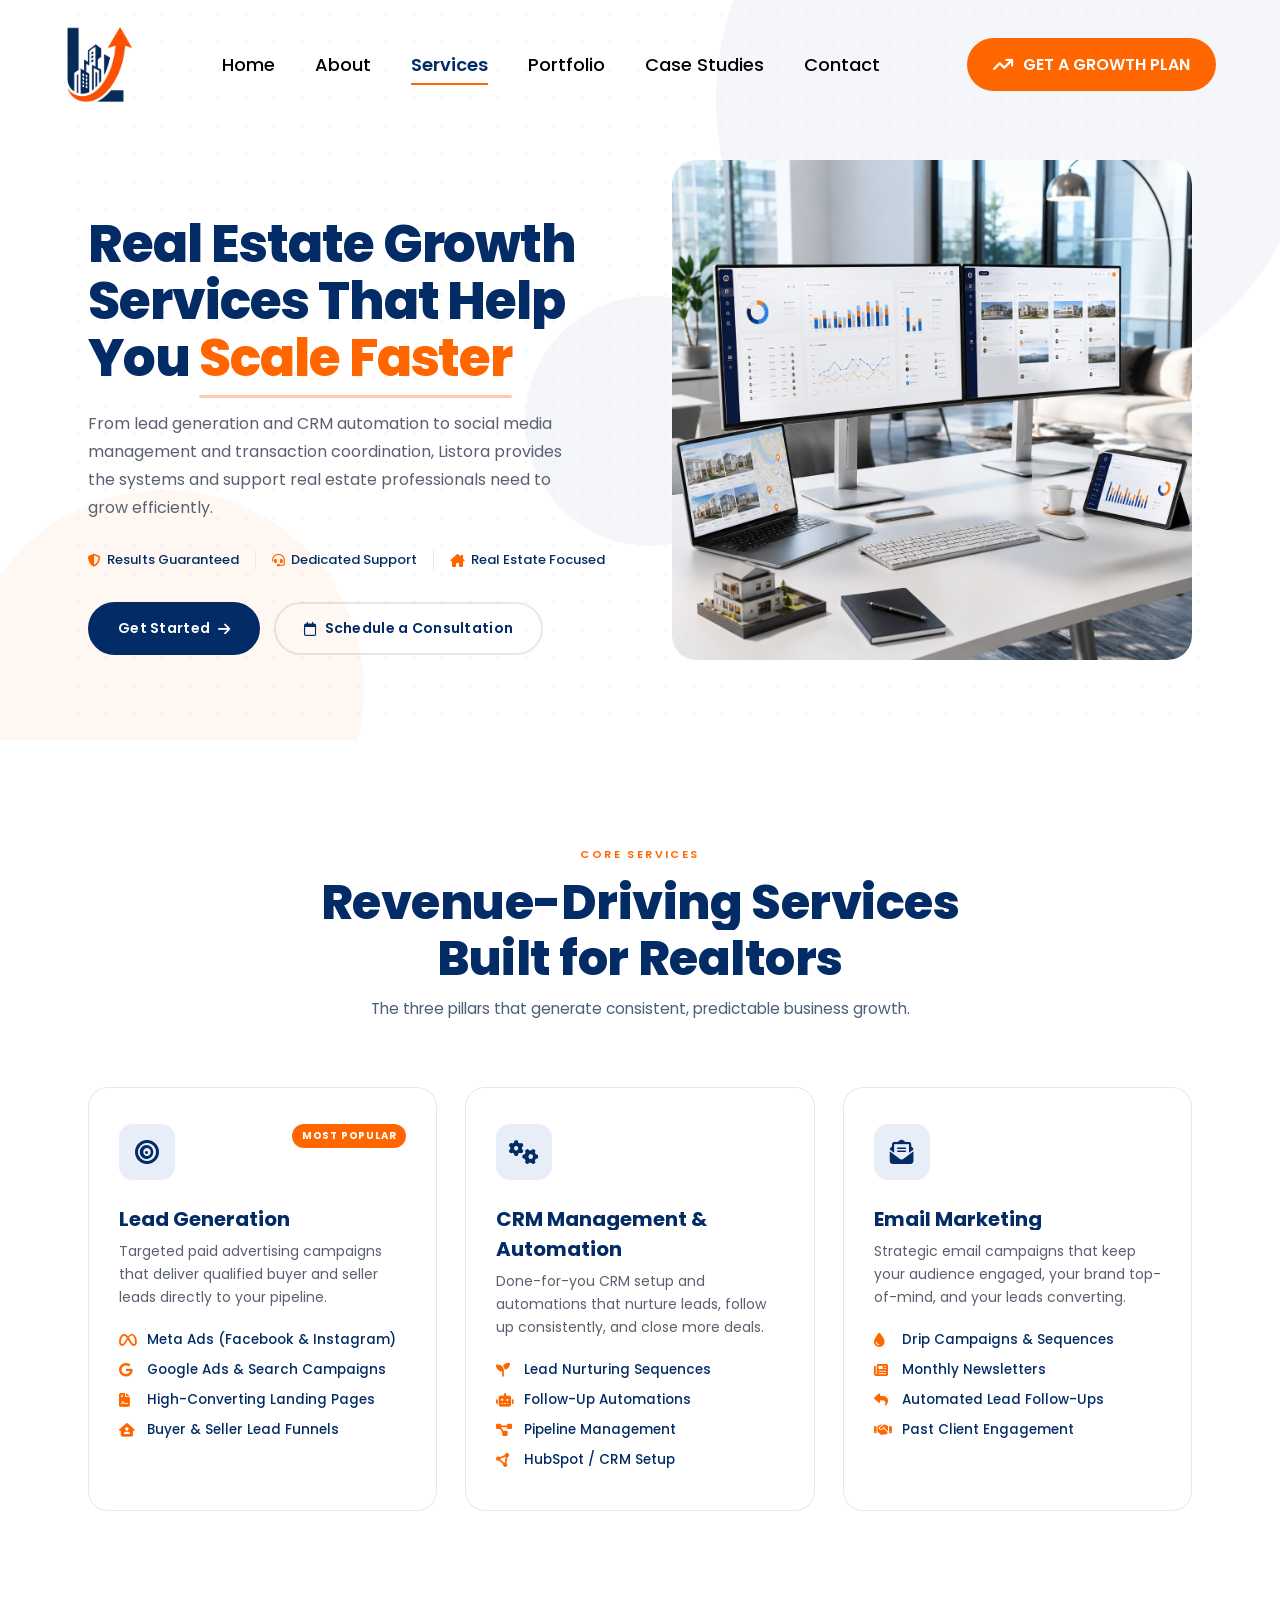
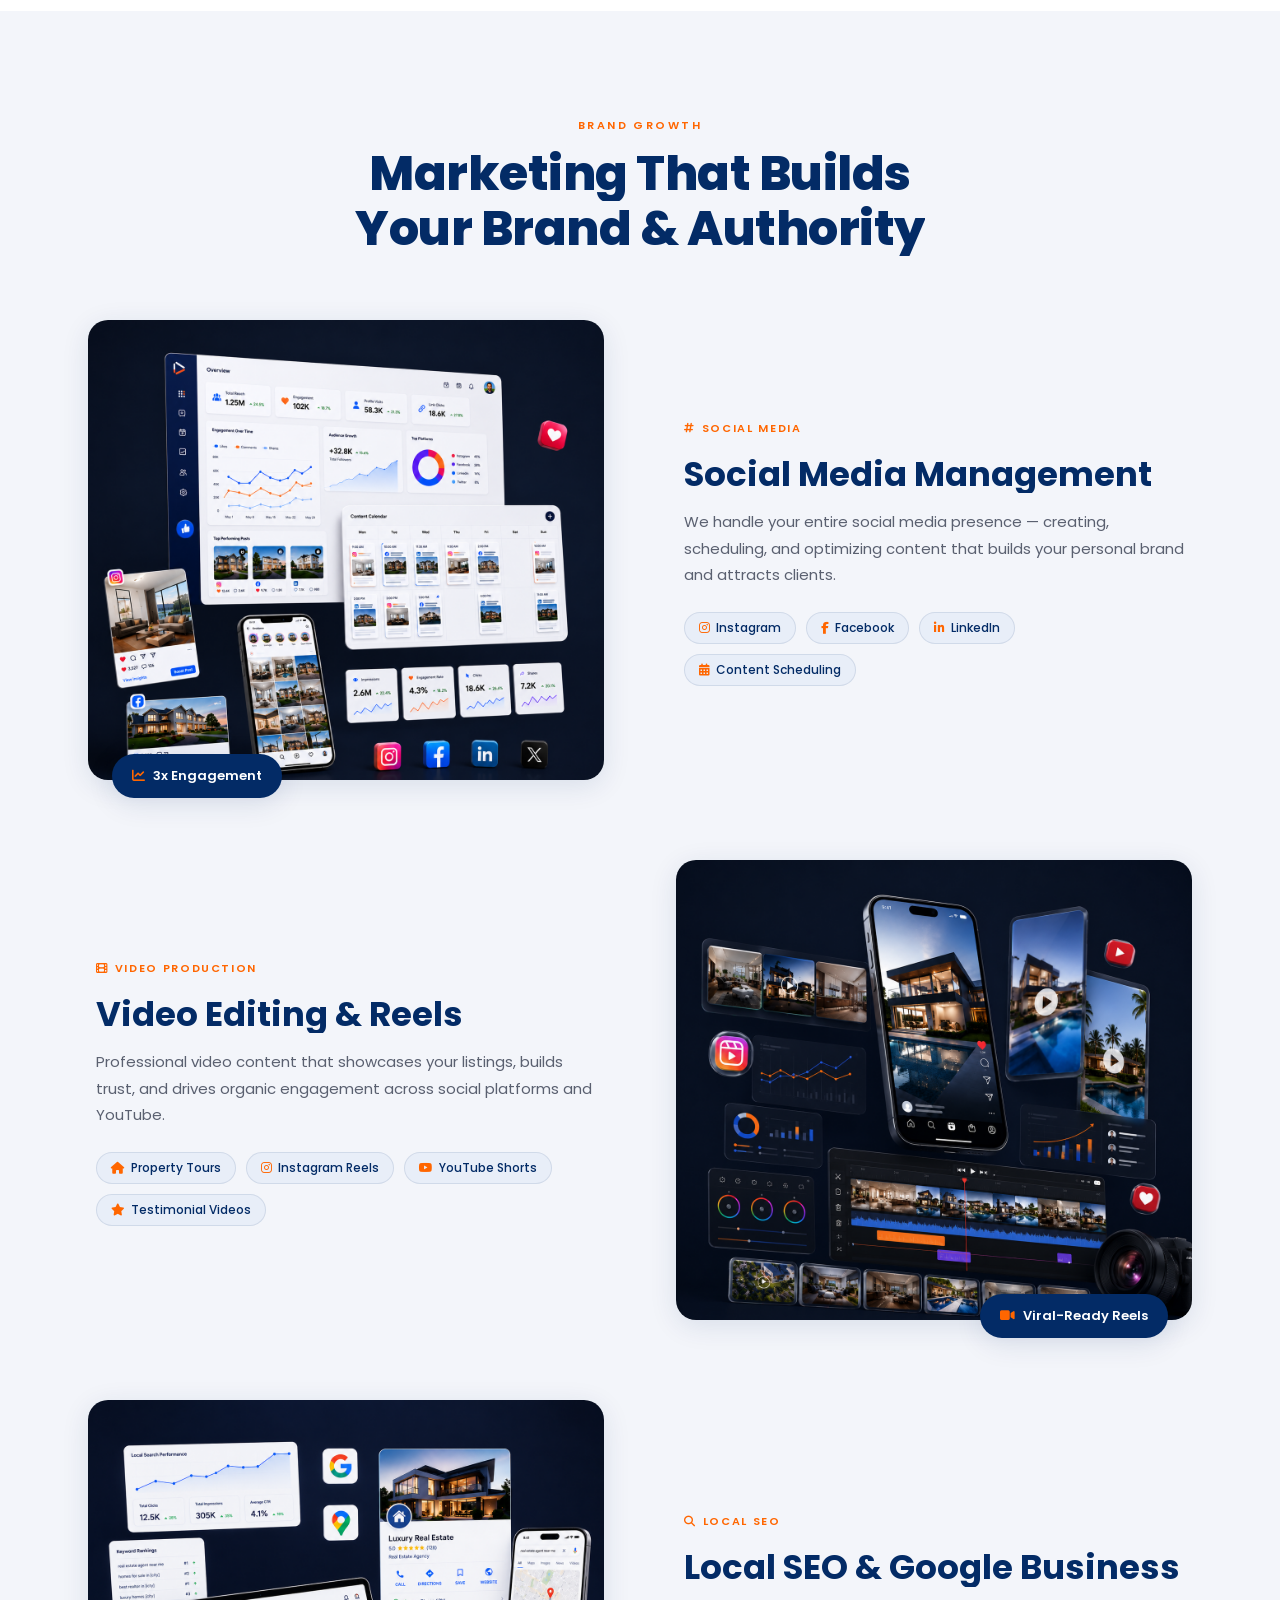
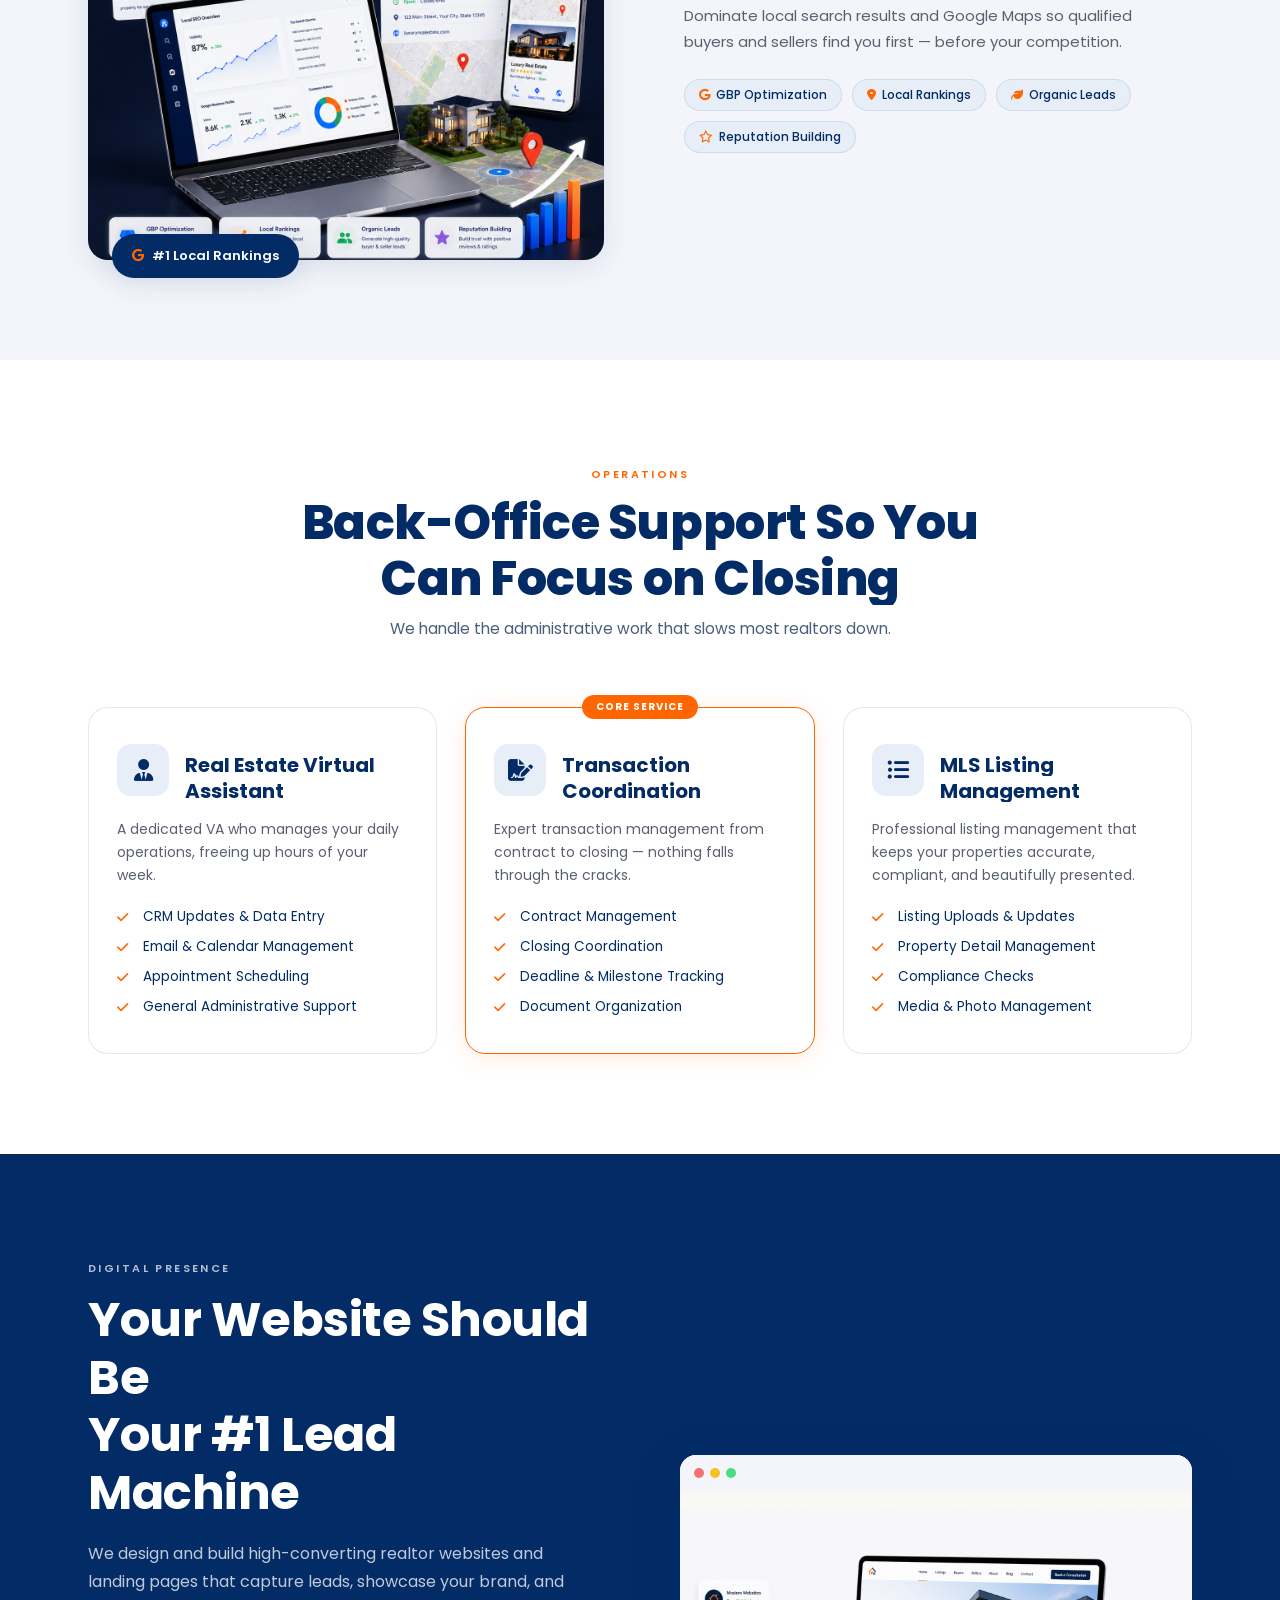
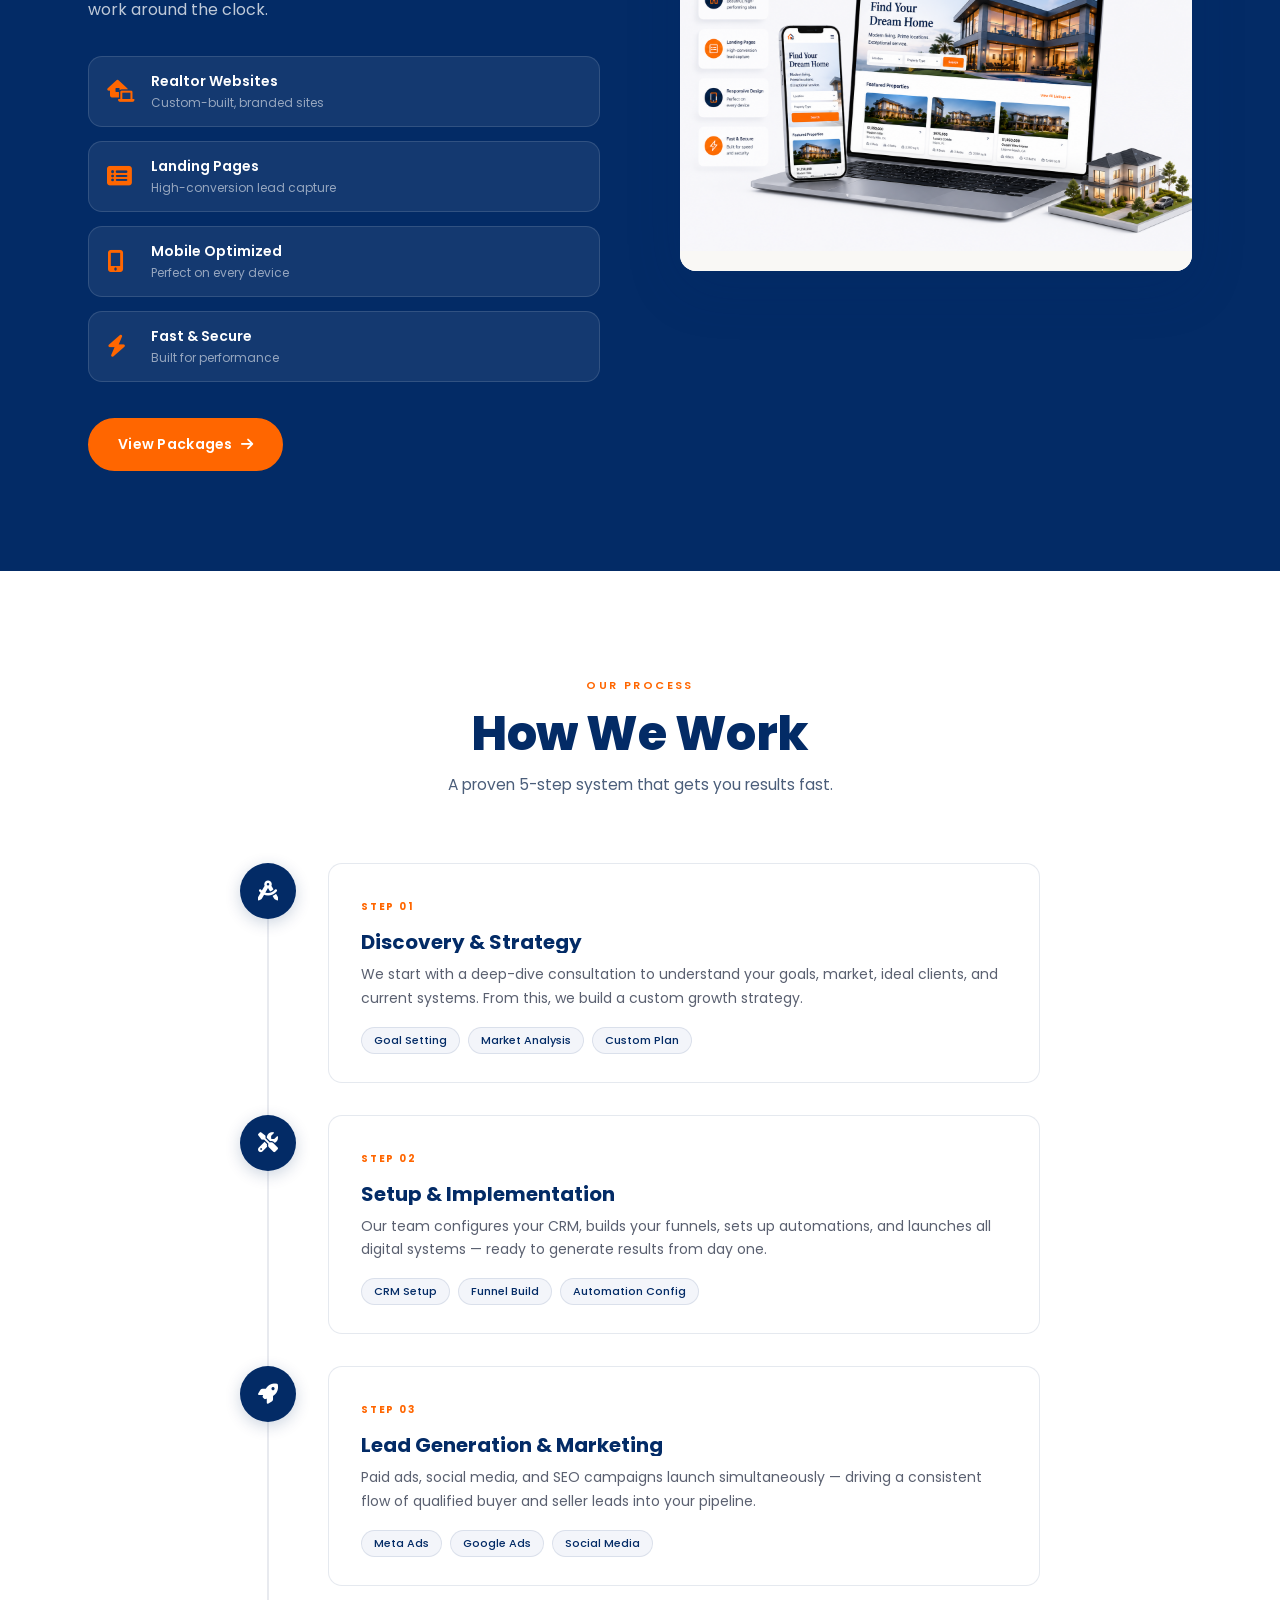
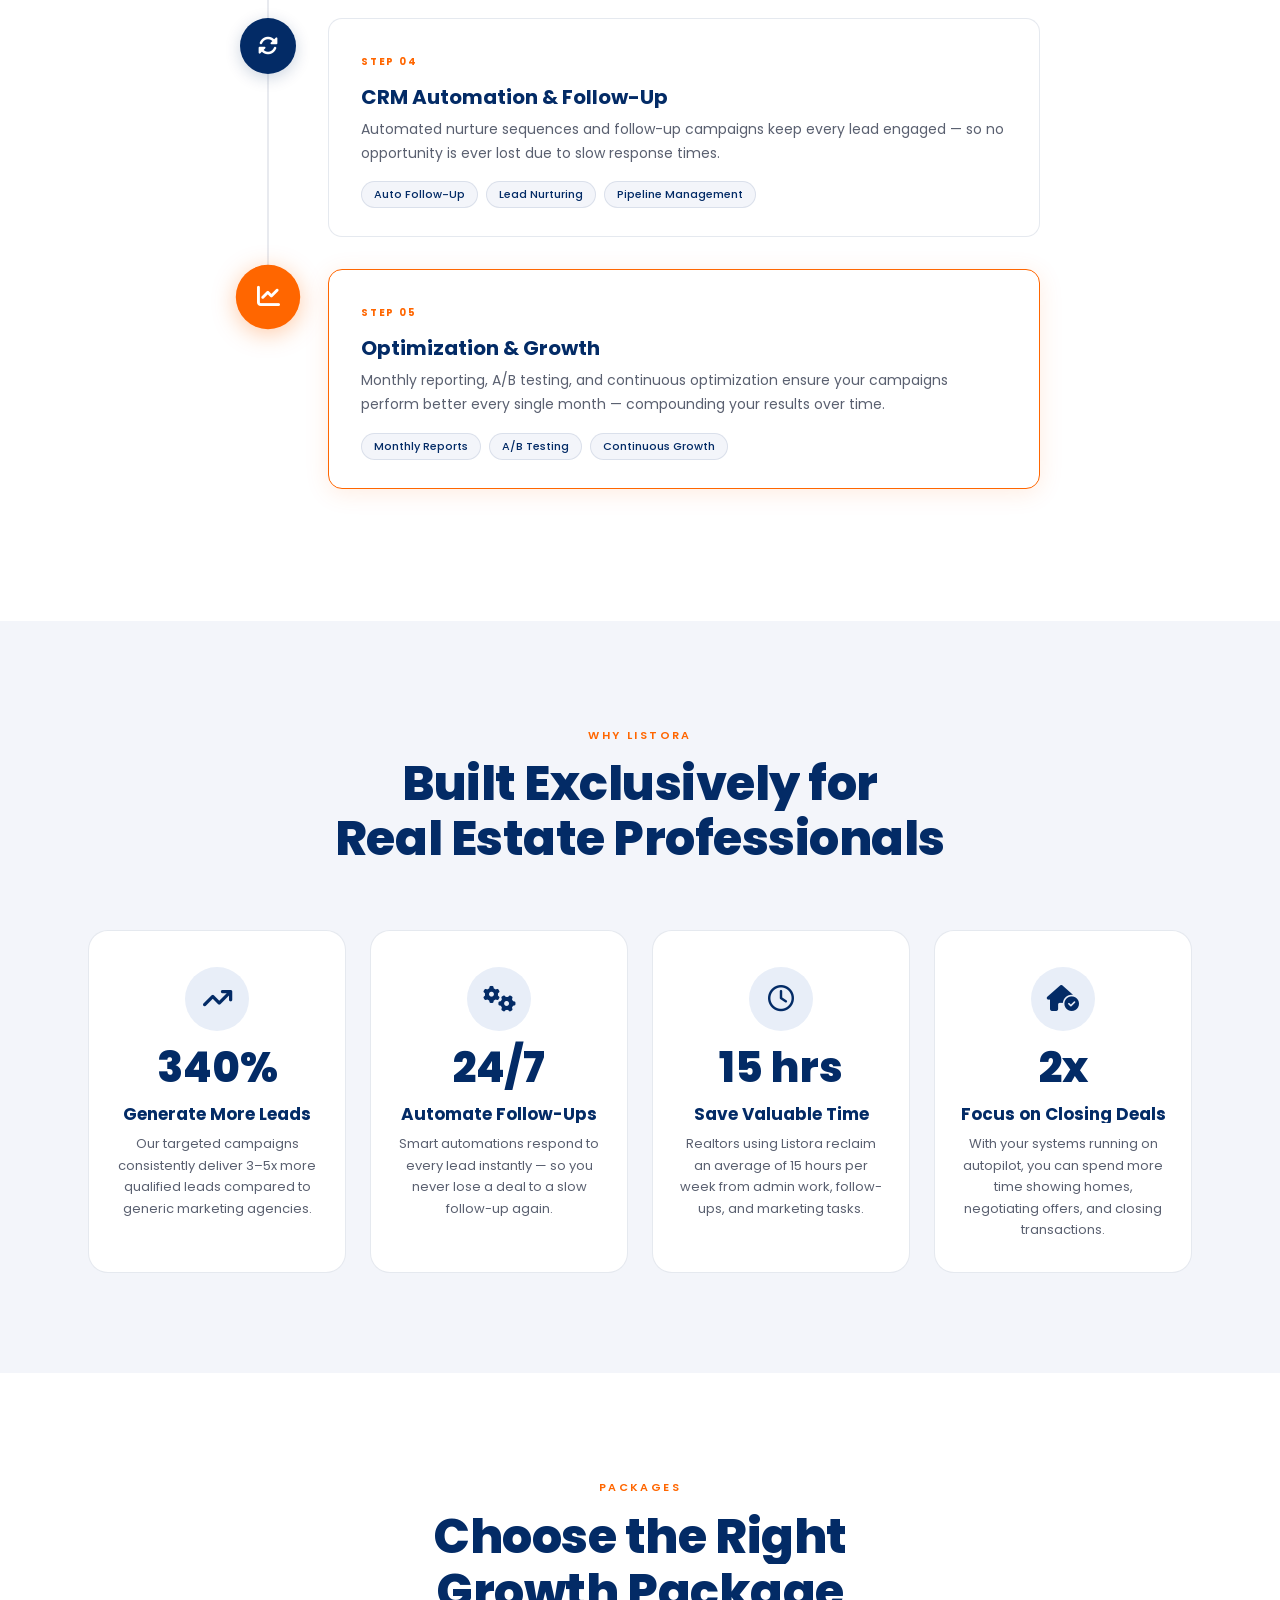
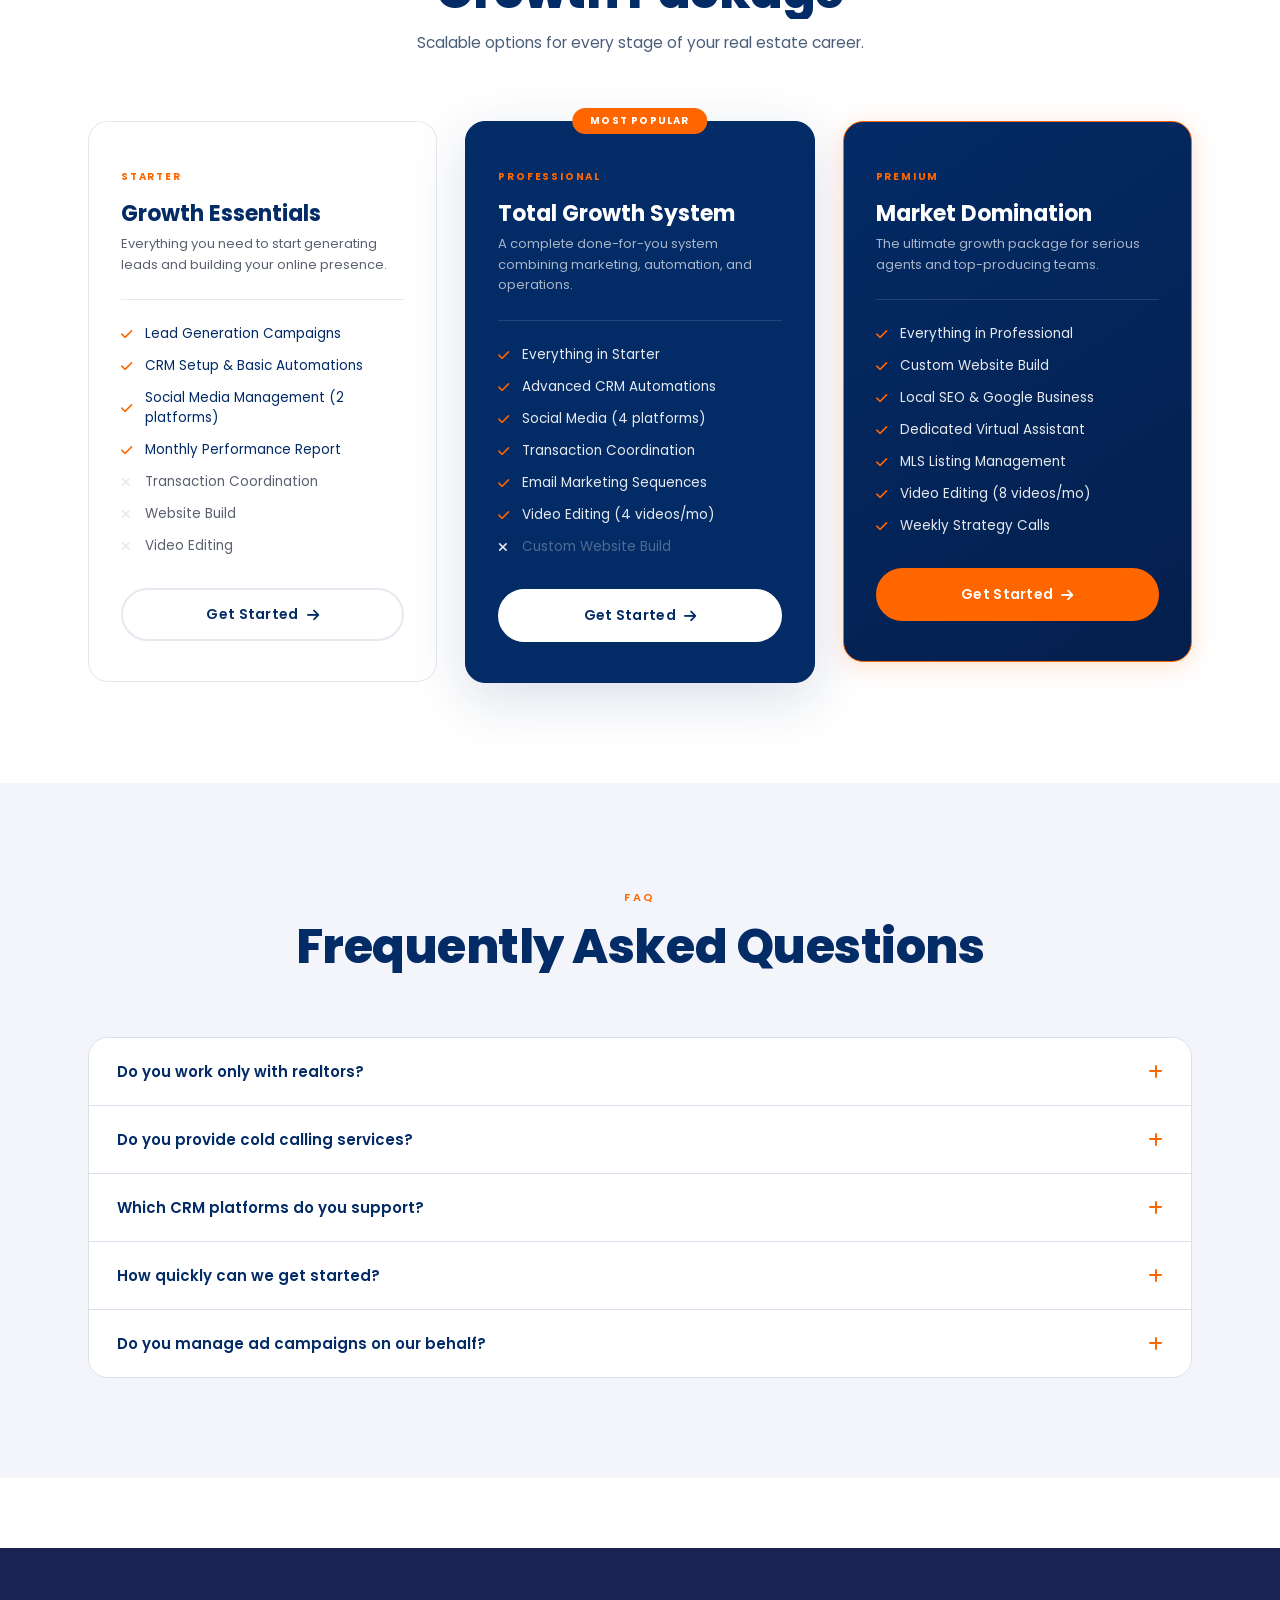
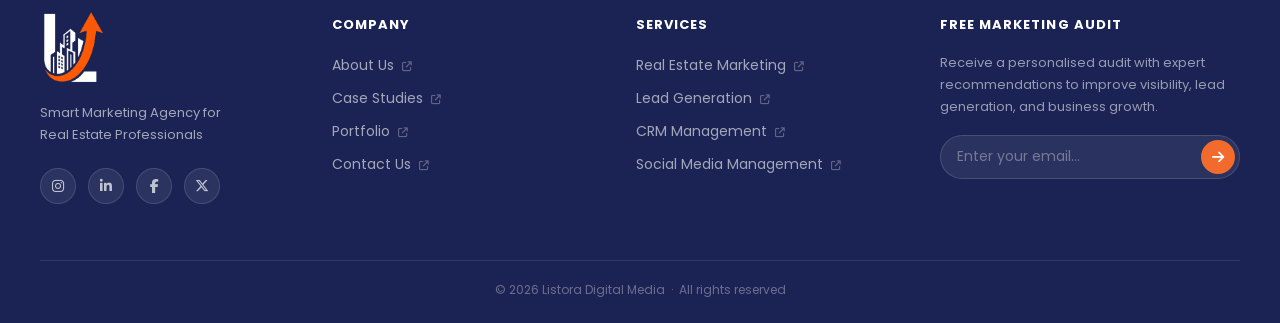
==== service.html @ 904c250a "Add files via upload" ====
<!DOCTYPE html>
<html lang="en">

<head>
    <meta charset="UTF-8">
    <meta name="viewport" content="width=device-width, initial-scale=1.0">
    <meta name="description"
        content="Listora Services — Lead generation, CRM automation, social media, transaction coordination, and more for real estate professionals.">
    <title>Services | Listora Digital Media</title>

    <link rel="preconnect" href="https://fonts.googleapis.com">
    <link rel="preconnect" href="https://fonts.gstatic.com" crossorigin>
    <link href="https://fonts.googleapis.com/css2?family=Poppins:wght@300;400;500;600;700;800&display=swap"
        rel="stylesheet">
    <link rel="stylesheet" href="https://cdnjs.cloudflare.com/ajax/libs/font-awesome/6.6.0/css/all.min.css">

    <!-- style.css first — provides navbar, footer, drawer shared styles -->
    <link rel="stylesheet" href="style.css">
    <link rel="stylesheet" href="drawer.css">
    <link rel="stylesheet" href="service.css">
</head>

<body>

    <!-- ═══════════════════════════════════════════
         OVERLAY
    ═══════════════════════════════════════════ -->
    <div class="nav-overlay" id="navOverlay" aria-hidden="true"></div>

    <!-- ═══════════════════════════════════════════
         MOBILE DRAWER — exact copy from index.html
         Active state: Services
    ═══════════════════════════════════════════ -->
    <nav class="nav-drawer" id="navDrawer" aria-label="Mobile navigation" aria-hidden="true">

        <div class="drawer-header">
            <a href="index.html" class="drawer-logo">
                <img src="logo.png" alt="Listora">
            </a>
            <button class="drawer-close-btn" id="drawerCloseBtn" aria-label="Close navigation">
                <span class="drawer-close-icon">
                    <span></span>
                    <span></span>
                </span>
            </button>
        </div>

        <ul class="drawer-links" role="list">
            <li class="drawer-link-item" style="--i:0">
                <a href="index.html" class="drawer-link">
                    <span class="drawer-link-num">01</span>
                    <span class="drawer-link-text">Home</span>
                    <i class="fa-solid fa-arrow-right drawer-link-arrow" aria-hidden="true"></i>
                </a>
            </li>
            <li class="drawer-link-item" style="--i:1">
                <a href="about.html" class="drawer-link">
                    <span class="drawer-link-num">02</span>
                    <span class="drawer-link-text">About</span>
                    <i class="fa-solid fa-arrow-right drawer-link-arrow" aria-hidden="true"></i>
                </a>
            </li>
            <li class="drawer-link-item" style="--i:2">
                <a href="service.html" class="drawer-link active">
                    <span class="drawer-link-num">03</span>
                    <span class="drawer-link-text">Services</span>
                    <i class="fa-solid fa-arrow-right drawer-link-arrow" aria-hidden="true"></i>
                </a>
            </li>
            <li class="drawer-link-item" style="--i:3">
                <a href="portfolio.html" class="drawer-link">
                    <span class="drawer-link-num">04</span>
                    <span class="drawer-link-text">Portfolio</span>
                    <i class="fa-solid fa-arrow-right drawer-link-arrow" aria-hidden="true"></i>
                </a>
            </li>
            <li class="drawer-link-item" style="--i:3">
                <a href="casestudies.html" class="drawer-link">
                    <span class="drawer-link-num">05</span>
                    <span class="drawer-link-text">Case Studies</span>
                    <i class="fa-solid fa-arrow-right drawer-link-arrow" aria-hidden="true"></i>
                </a>
            </li>
            <li class="drawer-link-item" style="--i:4">
                <a href="contact.html" class="drawer-link">
                    <span class="drawer-link-num">06</span>
                    <span class="drawer-link-text">Contact</span>
                    <i class="fa-solid fa-arrow-right drawer-link-arrow" aria-hidden="true"></i>
                </a>
            </li>
        </ul>

        <div class="drawer-cta-wrap" style="--i:5">
            <a href="contact.html" class="drawer-cta-btn">
                <i class="fa-solid fa-arrow-trend-up" aria-hidden="true"></i>
                GET A GROWTH PLAN
            </a>
        </div>

        <div class="drawer-footer" style="--i:6">
            <p class="drawer-footer-text">Smart Marketing Agency for Real Estate Professionals</p>
            <div class="drawer-social-links">
                <a href="#" aria-label="Instagram"><i class="fa-brands fa-instagram" aria-hidden="true"></i></a>
                <a href="#" aria-label="LinkedIn"><i class="fa-brands fa-linkedin-in" aria-hidden="true"></i></a>
                <a href="#" aria-label="Facebook"><i class="fa-brands fa-facebook-f" aria-hidden="true"></i></a>
                <a href="#" aria-label="X / Twitter"><i class="fa-brands fa-x-twitter" aria-hidden="true"></i></a>
            </div>
        </div>

        <div class="drawer-accent" aria-hidden="true"></div>
    </nav>

    <!-- ═══════════════════════════════════════════
         SERVICE HERO — white bg, navbar inside
    ═══════════════════════════════════════════ -->
    <header class="svc-hero">

        <!-- NAVBAR — exact copy from index.html, Services active -->
        <nav class="navbar" aria-label="Primary navigation">
            <a href="index.html" class="logo">
                <img src="logo.png" alt="Listora home">
            </a>
            <ul class="nav-links" id="desktopNavLinks" role="list">
                <li><a href="index.html">Home</a></li>
                <li><a href="about.html">About</a></li>
                <li><a href="service.html" class="active" aria-current="page">Services</a></li>
                <li><a href="portfolio.html">Portfolio</a></li>
                <li><a href="casestudies.html">Case Studies</a></li>
                <li><a href="contact.html">Contact</a></li>
            </ul>
            <a href="contact.html" class="subscribe-btn">
                <i class="fa-solid fa-arrow-trend-up" aria-hidden="true"></i>
                GET A GROWTH PLAN
            </a>
            <button class="menu-btn" id="menuBtn" aria-label="Open navigation" aria-expanded="false"
                aria-controls="navDrawer">
                <span></span>
                <span></span>
                <span></span>
            </button>
        </nav>

        <!-- HERO CONTENT -->
        <div class="svc-hero__inner container">

            <!-- Animated background shapes -->
            <div class="svc-hero__bg" aria-hidden="true">
                <div class="bg-shape bg-shape--1"></div>
                <div class="bg-shape bg-shape--2"></div>
                <div class="bg-shape bg-shape--3"></div>
                <div class="bg-dots"></div>
            </div>

            <!-- Left: Text -->
            <div class="svc-hero__content">
                <h1 class="svc-hero__headline">
                    Real Estate Growth Services That Help You
                    <span class="svc-highlight">Scale Faster</span>
                </h1>
                <p class="svc-hero__sub">
                    From lead generation and CRM automation to social media management and transaction coordination,
                    Listora provides the systems and support real estate professionals need to grow efficiently.
                </p>
                <div class="svc-hero__trust">
                    <div class="trust-item">
                        <i class="fa-solid fa-shield-halved" aria-hidden="true"></i>
                        <span>Results Guaranteed</span>
                    </div>
                    <div class="trust-divider" aria-hidden="true"></div>
                    <div class="trust-item">
                        <i class="fa-solid fa-headset" aria-hidden="true"></i>
                        <span>Dedicated Support</span>
                    </div>
                    <div class="trust-divider" aria-hidden="true"></div>
                    <div class="trust-item">
                        <i class="fa-solid fa-house-chimney" aria-hidden="true"></i>
                        <span>Real Estate Focused</span>
                    </div>
                </div>
                <div class="svc-hero__btns">
                    <a href="#packages" class="btn btn--primary">
                        Get Started
                        <i class="fa-solid fa-arrow-right" aria-hidden="true"></i>
                    </a>
                    <a href="contact.html" class="btn btn--outline">
                        <i class="fa-regular fa-calendar" aria-hidden="true"></i>
                        Schedule a Consultation
                    </a>
                </div>
            </div>

            <!-- Right: Image -->
            <div class="svc-hero__visual">
                <div class="svc-hero__img-wrap">
                    <img src="s4.png" alt="Real estate professional using Listora"
                        class="svc-hero__img svc-img-reveal" />
                </div>
            </div>

        </div>
    </header>

    <!-- ═══════════════════════════════════════════
         MAIN CONTENT
    ═══════════════════════════════════════════ -->
    <main>

        <!-- ═══════════════════════════════════════════
             SECTION 1 — CORE REVENUE SERVICES
        ═══════════════════════════════════════════ -->
        <section class="services-core section-pad" id="core-services" aria-labelledby="core-heading">
            <div class="container">
                <div class="section-header svc-reveal">
                    <span class="section-label">Core Services</span>
                    <h2 class="section-title svc-heading" id="core-heading">Revenue-Driving Services<br>Built for
                        Realtors</h2>
                    <p class="section-sub svc-para">The three pillars that generate consistent, predictable business
                        growth.</p>
                </div>

                <div class="core-grid">

                    <article class="core-card svc-reveal" data-delay="0">
                        <div class="core-card__top">
                            <div class="core-card__icon card-icon-anim">
                                <i class="fa-solid fa-bullseye" aria-hidden="true"></i>
                            </div>
                            <div class="core-card__badge">Most Popular</div>
                        </div>
                        <h3 class="core-card__title card-heading-anim">Lead Generation</h3>
                        <p class="core-card__desc card-text-anim">Targeted paid advertising campaigns that deliver
                            qualified buyer and
                            seller leads directly to your pipeline.</p>
                        <ul class="core-card__list card-text-anim">
                            <li><i class="fa-brands fa-meta" aria-hidden="true"></i> Meta Ads (Facebook &amp; Instagram)
                            </li>
                            <li><i class="fa-brands fa-google" aria-hidden="true"></i> Google Ads &amp; Search Campaigns
                            </li>
                            <li><i class="fa-solid fa-file-contract" aria-hidden="true"></i> High-Converting Landing
                                Pages</li>
                            <li><i class="fa-solid fa-house-user" aria-hidden="true"></i> Buyer &amp; Seller Lead
                                Funnels</li>
                        </ul>
                    </article>

                    <article class="core-card svc-reveal" data-delay="150">
                        <div class="core-card__top">
                            <div class="core-card__icon card-icon-anim">
                                <i class="fa-solid fa-gears" aria-hidden="true"></i>
                            </div>
                        </div>
                        <h3 class="core-card__title card-heading-anim">CRM Management &amp; Automation</h3>
                        <p class="core-card__desc card-text-anim">Done-for-you CRM setup and automations that nurture
                            leads, follow up
                            consistently, and close more deals.</p>
                        <ul class="core-card__list card-text-anim">
                            <li><i class="fa-solid fa-seedling" aria-hidden="true"></i> Lead Nurturing Sequences</li>
                            <li><i class="fa-solid fa-robot" aria-hidden="true"></i> Follow-Up Automations</li>
                            <li><i class="fa-solid fa-diagram-project" aria-hidden="true"></i> Pipeline Management</li>
                            <li><i class="fa-solid fa-circle-nodes" aria-hidden="true"></i> HubSpot / CRM Setup</li>
                        </ul>
                    </article>

                    <article class="core-card svc-reveal" data-delay="300">
                        <div class="core-card__top">
                            <div class="core-card__icon card-icon-anim">
                                <i class="fa-solid fa-envelope-open-text" aria-hidden="true"></i>
                            </div>
                        </div>
                        <h3 class="core-card__title card-heading-anim">Email Marketing</h3>
                        <p class="core-card__desc card-text-anim">Strategic email campaigns that keep your audience
                            engaged, your brand
                            top-of-mind, and your leads converting.</p>
                        <ul class="core-card__list card-text-anim">
                            <li><i class="fa-solid fa-droplet" aria-hidden="true"></i> Drip Campaigns &amp; Sequences
                            </li>
                            <li><i class="fa-solid fa-newspaper" aria-hidden="true"></i> Monthly Newsletters</li>
                            <li><i class="fa-solid fa-reply" aria-hidden="true"></i> Automated Lead Follow-Ups</li>
                            <li><i class="fa-solid fa-handshake" aria-hidden="true"></i> Past Client Engagement</li>
                        </ul>
                    </article>

                </div>
            </div>
        </section>


        <!-- ═══════════════════════════════════════════
             SECTION 2 — MARKETING & BRAND GROWTH
        ═══════════════════════════════════════════ -->
        <section class="marketing section-pad bg-soft" id="marketing" aria-labelledby="marketing-heading">
            <div class="container">
                <div class="section-header svc-reveal">
                    <span class="section-label">Brand Growth</span>
                    <h2 class="section-title svc-heading" id="marketing-heading">Marketing That Builds<br>Your Brand
                        &amp; Authority</h2>
                </div>

                <!-- Block 1: Social Media -->
                <div class="alt-block svc-reveal">
                    <div class="alt-block__img">
                        <img src="s1.png" alt="Social Media Management" class="svc-img-reveal" />
                        <div class="alt-block__img-badge">
                            <i class="fa-solid fa-chart-line" aria-hidden="true"></i>
                            <span>3x Engagement</span>
                        </div>
                    </div>
                    <div class="alt-block__content">
                        <div class="service-tag"><i class="fa-solid fa-hashtag" aria-hidden="true"></i> Social Media
                        </div>
                        <h3 class="svc-heading">Social Media Management</h3>
                        <p class="svc-para">We handle your entire social media presence — creating, scheduling, and
                            optimizing content
                            that builds your personal brand and attracts clients.</p>
                        <div class="service-chips">
                            <span><i class="fa-brands fa-instagram" aria-hidden="true"></i> Instagram</span>
                            <span><i class="fa-brands fa-facebook-f" aria-hidden="true"></i> Facebook</span>
                            <span><i class="fa-brands fa-linkedin-in" aria-hidden="true"></i> LinkedIn</span>
                            <span><i class="fa-solid fa-calendar-days" aria-hidden="true"></i> Content Scheduling</span>
                        </div>
                    </div>
                </div>

                <!-- Block 2: Video (reversed) -->
                <div class="alt-block alt-block--reverse svc-reveal">
                    <div class="alt-block__img">
                        <img src="s2.png" alt="Video Editing and Reels" class="svc-img-reveal" />
                        <div class="alt-block__img-badge alt-block__img-badge--right">
                            <i class="fa-solid fa-video" aria-hidden="true"></i>
                            <span>Viral-Ready Reels</span>
                        </div>
                    </div>
                    <div class="alt-block__content">
                        <div class="service-tag"><i class="fa-solid fa-film" aria-hidden="true"></i> Video Production
                        </div>
                        <h3 class="svc-heading">Video Editing &amp; Reels</h3>
                        <p class="svc-para">Professional video content that showcases your listings, builds trust, and
                            drives organic
                            engagement across social platforms and YouTube.</p>
                        <div class="service-chips">
                            <span><i class="fa-solid fa-house" aria-hidden="true"></i> Property Tours</span>
                            <span><i class="fa-brands fa-instagram" aria-hidden="true"></i> Instagram Reels</span>
                            <span><i class="fa-brands fa-youtube" aria-hidden="true"></i> YouTube Shorts</span>
                            <span><i class="fa-solid fa-star" aria-hidden="true"></i> Testimonial Videos</span>
                        </div>
                    </div>
                </div>

                <!-- Block 3: SEO -->
                <div class="alt-block svc-reveal">
                    <div class="alt-block__img">
                        <img src="s3.png" alt="Local SEO and Google Business" class="svc-img-reveal" />
                        <div class="alt-block__img-badge">
                            <i class="fa-brands fa-google" aria-hidden="true"></i>
                            <span>#1 Local Rankings</span>
                        </div>
                    </div>
                    <div class="alt-block__content">
                        <div class="service-tag"><i class="fa-solid fa-magnifying-glass" aria-hidden="true"></i> Local
                            SEO</div>
                        <h3 class="svc-heading">Local SEO &amp; Google Business</h3>
                        <p class="svc-para">Dominate local search results and Google Maps so qualified buyers and
                            sellers find you first
                            — before your competition.</p>
                        <div class="service-chips">
                            <span><i class="fa-brands fa-google" aria-hidden="true"></i> GBP Optimization</span>
                            <span><i class="fa-solid fa-location-dot" aria-hidden="true"></i> Local Rankings</span>
                            <span><i class="fa-solid fa-leaf" aria-hidden="true"></i> Organic Leads</span>
                            <span><i class="fa-regular fa-star" aria-hidden="true"></i> Reputation Building</span>
                        </div>
                    </div>
                </div>

            </div>
        </section>


        <!-- ═══════════════════════════════════════════
             SECTION 3 — OPERATIONS & ADMIN SUPPORT
        ═══════════════════════════════════════════ -->
        <section class="operations section-pad" id="operations" aria-labelledby="ops-heading">
            <div class="container">
                <div class="section-header svc-reveal">
                    <span class="section-label">Operations</span>
                    <h2 class="section-title svc-heading" id="ops-heading">Back-Office Support So You<br>Can Focus on
                        Closing</h2>
                    <p class="section-sub svc-para">We handle the administrative work that slows most realtors down.</p>
                </div>

                <div class="ops-grid">

                    <article class="ops-card svc-reveal" data-delay="0">
                        <div class="ops-card__header">
                            <div class="ops-card__icon-wrap card-icon-anim">
                                <i class="fa-solid fa-user-tie" aria-hidden="true"></i>
                            </div>
                            <h3 class="card-heading-anim">Real Estate Virtual Assistant</h3>
                        </div>
                        <p class="card-text-anim">A dedicated VA who manages your daily operations, freeing up hours of
                            your week.</p>
                        <ul class="ops-list card-text-anim">
                            <li><i class="fa-solid fa-check" aria-hidden="true"></i> CRM Updates &amp; Data Entry</li>
                            <li><i class="fa-solid fa-check" aria-hidden="true"></i> Email &amp; Calendar Management
                            </li>
                            <li><i class="fa-solid fa-check" aria-hidden="true"></i> Appointment Scheduling</li>
                            <li><i class="fa-solid fa-check" aria-hidden="true"></i> General Administrative Support</li>
                        </ul>
                    </article>

                    <article class="ops-card ops-card--featured svc-reveal" data-delay="150">
                        <div class="ops-card__header">
                            <div class="ops-card__icon-wrap card-icon-anim">
                                <i class="fa-solid fa-file-signature" aria-hidden="true"></i>
                            </div>
                            <h3 class="card-heading-anim">Transaction Coordination</h3>
                        </div>
                        <p class="card-text-anim">Expert transaction management from contract to closing — nothing falls
                            through the cracks.</p>
                        <ul class="ops-list card-text-anim">
                            <li><i class="fa-solid fa-check" aria-hidden="true"></i> Contract Management</li>
                            <li><i class="fa-solid fa-check" aria-hidden="true"></i> Closing Coordination</li>
                            <li><i class="fa-solid fa-check" aria-hidden="true"></i> Deadline &amp; Milestone Tracking
                            </li>
                            <li><i class="fa-solid fa-check" aria-hidden="true"></i> Document Organization</li>
                        </ul>
                    </article>

                    <article class="ops-card svc-reveal" data-delay="300">
                        <div class="ops-card__header">
                            <div class="ops-card__icon-wrap card-icon-anim">
                                <i class="fa-solid fa-list-ul" aria-hidden="true"></i>
                            </div>
                            <h3 class="card-heading-anim">MLS Listing Management</h3>
                        </div>
                        <p class="card-text-anim">Professional listing management that keeps your properties accurate,
                            compliant, and beautifully presented.</p>
                        <ul class="ops-list card-text-anim">
                            <li><i class="fa-solid fa-check" aria-hidden="true"></i> Listing Uploads &amp; Updates</li>
                            <li><i class="fa-solid fa-check" aria-hidden="true"></i> Property Detail Management</li>
                            <li><i class="fa-solid fa-check" aria-hidden="true"></i> Compliance Checks</li>
                            <li><i class="fa-solid fa-check" aria-hidden="true"></i> Media &amp; Photo Management</li>
                        </ul>
                    </article>

                </div>
            </div>
        </section>


        <!-- ═══════════════════════════════════════════
             SECTION 4 — DIGITAL ASSETS & WEBSITE SOLUTIONS
        ═══════════════════════════════════════════ -->
        <section class="websites section-pad bg-navy" id="websites" aria-labelledby="web-heading">
            <div class="container">
                <div class="websites-inner">

                    <div class="websites-content svc-reveal">
                        <span class="section-label section-label--light">Digital Presence</span>
                        <h2 class="section-title section-title--light svc-heading" id="web-heading">
                            Your Website Should Be<br>Your #1 Lead Machine
                        </h2>
                        <p class="websites-desc svc-para">We design and build high-converting realtor websites and
                            landing pages
                            that capture leads, showcase your brand, and work around the clock.</p>

                        <div class="website-features">
                            <div class="web-feat">
                                <i class="fa-solid fa-house-laptop" aria-hidden="true"></i>
                                <div>
                                    <strong>Realtor Websites</strong>
                                    <span>Custom-built, branded sites</span>
                                </div>
                            </div>
                            <div class="web-feat">
                                <i class="fa-solid fa-rectangle-list" aria-hidden="true"></i>
                                <div>
                                    <strong>Landing Pages</strong>
                                    <span>High-conversion lead capture</span>
                                </div>
                            </div>
                            <div class="web-feat">
                                <i class="fa-solid fa-mobile-screen-button" aria-hidden="true"></i>
                                <div>
                                    <strong>Mobile Optimized</strong>
                                    <span>Perfect on every device</span>
                                </div>
                            </div>
                            <div class="web-feat">
                                <i class="fa-solid fa-bolt" aria-hidden="true"></i>
                                <div>
                                    <strong>Fast &amp; Secure</strong>
                                    <span>Built for performance</span>
                                </div>
                            </div>
                        </div>

                        <a href="#packages" class="btn btn--orange">
                            View Packages
                            <i class="fa-solid fa-arrow-right" aria-hidden="true"></i>
                        </a>
                    </div>

                    <div class="websites-visual svc-reveal">
                        <div class="mockup-frame">
                            <div class="mockup-bar" aria-hidden="true">
                                <span></span><span></span><span></span>
                            </div>
                            <img src="w.png" alt="Realtor Website Mockup" class="mockup-img svc-img-reveal" />
                        </div>
                    </div>

                </div>
            </div>
        </section>


        <!-- ═══════════════════════════════════════════
             SECTION 5 — HOW WE WORK (TIMELINE)
        ═══════════════════════════════════════════ -->
        <section class="timeline-section section-pad" id="process" aria-labelledby="process-heading">
            <div class="container">
                <div class="section-header svc-reveal">
                    <span class="section-label">Our Process</span>
                    <h2 class="section-title svc-heading" id="process-heading">How We Work</h2>
                    <p class="section-sub svc-para">A proven 5-step system that gets you results fast.</p>
                </div>

                <div class="timeline" id="timeline">

                    <div class="timeline-step" data-step="1">
                        <div class="timeline-connector">
                            <div class="timeline-dot"><i class="fa-solid fa-compass-drafting" aria-hidden="true"></i>
                            </div>
                            <div class="timeline-line" aria-hidden="true"></div>
                        </div>
                        <div class="timeline-card svc-reveal">
                            <span class="tl-step-num">Step 01</span>
                            <h3 class="svc-heading">Discovery &amp; Strategy</h3>
                            <p class="svc-para">We start with a deep-dive consultation to understand your goals, market,
                                ideal clients,
                                and current systems. From this, we build a custom growth strategy.</p>
                            <div class="tl-tags">
                                <span>Goal Setting</span>
                                <span>Market Analysis</span>
                                <span>Custom Plan</span>
                            </div>
                        </div>
                    </div>

                    <div class="timeline-step" data-step="2">
                        <div class="timeline-connector">
                            <div class="timeline-dot"><i class="fa-solid fa-screwdriver-wrench" aria-hidden="true"></i>
                            </div>
                            <div class="timeline-line" aria-hidden="true"></div>
                        </div>
                        <div class="timeline-card svc-reveal">
                            <span class="tl-step-num">Step 02</span>
                            <h3 class="svc-heading">Setup &amp; Implementation</h3>
                            <p class="svc-para">Our team configures your CRM, builds your funnels, sets up automations,
                                and launches all
                                digital systems — ready to generate results from day one.</p>
                            <div class="tl-tags">
                                <span>CRM Setup</span>
                                <span>Funnel Build</span>
                                <span>Automation Config</span>
                            </div>
                        </div>
                    </div>

                    <div class="timeline-step" data-step="3">
                        <div class="timeline-connector">
                            <div class="timeline-dot"><i class="fa-solid fa-rocket" aria-hidden="true"></i></div>
                            <div class="timeline-line" aria-hidden="true"></div>
                        </div>
                        <div class="timeline-card svc-reveal">
                            <span class="tl-step-num">Step 03</span>
                            <h3 class="svc-heading">Lead Generation &amp; Marketing</h3>
                            <p class="svc-para">Paid ads, social media, and SEO campaigns launch simultaneously —
                                driving a consistent
                                flow of qualified buyer and seller leads into your pipeline.</p>
                            <div class="tl-tags">
                                <span>Meta Ads</span>
                                <span>Google Ads</span>
                                <span>Social Media</span>
                            </div>
                        </div>
                    </div>

                    <div class="timeline-step" data-step="4">
                        <div class="timeline-connector">
                            <div class="timeline-dot"><i class="fa-solid fa-rotate" aria-hidden="true"></i></div>
                            <div class="timeline-line" aria-hidden="true"></div>
                        </div>
                        <div class="timeline-card svc-reveal">
                            <span class="tl-step-num">Step 04</span>
                            <h3 class="svc-heading">CRM Automation &amp; Follow-Up</h3>
                            <p class="svc-para">Automated nurture sequences and follow-up campaigns keep every lead
                                engaged — so no
                                opportunity is ever lost due to slow response times.</p>
                            <div class="tl-tags">
                                <span>Auto Follow-Up</span>
                                <span>Lead Nurturing</span>
                                <span>Pipeline Management</span>
                            </div>
                        </div>
                    </div>

                    <div class="timeline-step" data-step="5">
                        <div class="timeline-connector">
                            <div class="timeline-dot"><i class="fa-solid fa-chart-line" aria-hidden="true"></i></div>
                        </div>
                        <div class="timeline-card svc-reveal">
                            <span class="tl-step-num">Step 05</span>
                            <h3 class="svc-heading">Optimization &amp; Growth</h3>
                            <p class="svc-para">Monthly reporting, A/B testing, and continuous optimization ensure your
                                campaigns perform
                                better every single month — compounding your results over time.</p>
                            <div class="tl-tags">
                                <span>Monthly Reports</span>
                                <span>A/B Testing</span>
                                <span>Continuous Growth</span>
                            </div>
                        </div>
                    </div>

                </div>
            </div>
        </section>


        <!-- ═══════════════════════════════════════════
             SECTION 6 — WHY REALTORS CHOOSE LISTORA
        ═══════════════════════════════════════════ -->
        <section class="why-us section-pad bg-soft" id="why-us" aria-labelledby="why-heading">
            <div class="container">
                <div class="section-header svc-reveal">
                    <span class="section-label">Why Listora</span>
                    <h2 class="section-title svc-heading" id="why-heading">Built Exclusively for<br>Real Estate
                        Professionals</h2>
                </div>

                <div class="why-grid">
                    <article class="why-card svc-reveal" data-delay="0">
                        <div class="why-card__icon card-icon-anim"><i class="fa-solid fa-arrow-trend-up"
                                aria-hidden="true"></i></div>
                        <div class="why-card__stat card-heading-anim">340%</div>
                        <h3 class="card-heading-anim">Generate More Leads</h3>
                        <p class="card-text-anim">Our targeted campaigns consistently deliver 3–5x more qualified leads
                            compared to generic
                            marketing agencies.</p>
                    </article>
                    <article class="why-card svc-reveal" data-delay="100">
                        <div class="why-card__icon card-icon-anim"><i class="fa-solid fa-gears" aria-hidden="true"></i>
                        </div>
                        <div class="why-card__stat card-heading-anim">24/7</div>
                        <h3 class="card-heading-anim">Automate Follow-Ups</h3>
                        <p class="card-text-anim">Smart automations respond to every lead instantly — so you never lose
                            a deal to a slow
                            follow-up again.</p>
                    </article>
                    <article class="why-card svc-reveal" data-delay="200">
                        <div class="why-card__icon card-icon-anim"><i class="fa-regular fa-clock"
                                aria-hidden="true"></i></div>
                        <div class="why-card__stat card-heading-anim">15 hrs</div>
                        <h3 class="card-heading-anim">Save Valuable Time</h3>
                        <p class="card-text-anim">Realtors using Listora reclaim an average of 15 hours per week from
                            admin work, follow-ups,
                            and marketing tasks.</p>
                    </article>
                    <article class="why-card svc-reveal" data-delay="300">
                        <div class="why-card__icon card-icon-anim"><i class="fa-solid fa-house-circle-check"
                                aria-hidden="true"></i></div>
                        <div class="why-card__stat card-heading-anim">2x</div>
                        <h3 class="card-heading-anim">Focus on Closing Deals</h3>
                        <p class="card-text-anim">With your systems running on autopilot, you can spend more time
                            showing homes, negotiating
                            offers, and closing transactions.</p>
                    </article>
                </div>
            </div>
        </section>


        <!-- ═══════════════════════════════════════════
             SECTION 7 — SERVICE PACKAGES
        ═══════════════════════════════════════════ -->
        <section class="packages section-pad" id="packages" aria-labelledby="pkg-heading">
            <div class="container">
                <div class="section-header svc-reveal">
                    <span class="section-label">Packages</span>
                    <h2 class="section-title svc-heading" id="pkg-heading">Choose the Right<br>Growth Package</h2>
                    <p class="section-sub svc-para">Scalable options for every stage of your real estate career.</p>
                </div>

                <div class="packages-grid">

                    <!-- Starter -->
                    <article class="pkg-card svc-reveal" data-delay="0">
                        <span class="pkg-tier">Starter</span>
                        <div class="pkg-card__header">
                            <h3>Growth Essentials</h3>
                            <p>Everything you need to start generating leads and building your online presence.</p>
                        </div>
                        <ul class="pkg-list">
                            <li><i class="fa-solid fa-check" aria-hidden="true"></i> Lead Generation Campaigns</li>
                            <li><i class="fa-solid fa-check" aria-hidden="true"></i> CRM Setup &amp; Basic Automations
                            </li>
                            <li><i class="fa-solid fa-check" aria-hidden="true"></i> Social Media Management (2
                                platforms)</li>
                            <li><i class="fa-solid fa-check" aria-hidden="true"></i> Monthly Performance Report</li>
                            <li class="muted"><i class="fa-solid fa-xmark" aria-hidden="true"></i> Transaction
                                Coordination</li>
                            <li class="muted"><i class="fa-solid fa-xmark" aria-hidden="true"></i> Website Build</li>
                            <li class="muted"><i class="fa-solid fa-xmark" aria-hidden="true"></i> Video Editing</li>
                        </ul>
                        <a href="contact.html" class="btn btn--outline btn--full">Get Started <i
                                class="fa-solid fa-arrow-right" aria-hidden="true"></i></a>
                    </article>

                    <!-- Featured -->
                    <article class="pkg-card pkg-card--featured svc-reveal" data-delay="150">
                        <div class="pkg-card__badge">Most Popular</div>
                        <span class="pkg-tier">Professional</span>
                        <div class="pkg-card__header">
                            <h3>Total Growth System</h3>
                            <p>A complete done-for-you system combining marketing, automation, and operations.</p>
                        </div>
                        <ul class="pkg-list">
                            <li><i class="fa-solid fa-check" aria-hidden="true"></i> Everything in Starter</li>
                            <li><i class="fa-solid fa-check" aria-hidden="true"></i> Advanced CRM Automations</li>
                            <li><i class="fa-solid fa-check" aria-hidden="true"></i> Social Media (4 platforms)</li>
                            <li><i class="fa-solid fa-check" aria-hidden="true"></i> Transaction Coordination</li>
                            <li><i class="fa-solid fa-check" aria-hidden="true"></i> Email Marketing Sequences</li>
                            <li><i class="fa-solid fa-check" aria-hidden="true"></i> Video Editing (4 videos/mo)</li>
                            <li class="muted"><i class="fa-solid fa-xmark" aria-hidden="true"></i> Custom Website Build
                            </li>
                        </ul>
                        <a href="contact.html" class="btn btn--white btn--full">Get Started <i
                                class="fa-solid fa-arrow-right" aria-hidden="true"></i></a>
                    </article>

                    <!-- Premium -->
                    <article class="pkg-card pkg-card--premium svc-reveal" data-delay="300">
                        <span class="pkg-tier">Premium</span>
                        <div class="pkg-card__header">
                            <h3>Market Domination</h3>
                            <p>The ultimate growth package for serious agents and top-producing teams.</p>
                        </div>
                        <ul class="pkg-list">
                            <li><i class="fa-solid fa-check" aria-hidden="true"></i> Everything in Professional</li>
                            <li><i class="fa-solid fa-check" aria-hidden="true"></i> Custom Website Build</li>
                            <li><i class="fa-solid fa-check" aria-hidden="true"></i> Local SEO &amp; Google Business
                            </li>
                            <li><i class="fa-solid fa-check" aria-hidden="true"></i> Dedicated Virtual Assistant</li>
                            <li><i class="fa-solid fa-check" aria-hidden="true"></i> MLS Listing Management</li>
                            <li><i class="fa-solid fa-check" aria-hidden="true"></i> Video Editing (8 videos/mo)</li>
                            <li><i class="fa-solid fa-check" aria-hidden="true"></i> Weekly Strategy Calls</li>
                        </ul>
                        <a href="contact.html" class="btn btn--orange btn--full">Get Started <i
                                class="fa-solid fa-arrow-right" aria-hidden="true"></i></a>
                    </article>

                </div>
            </div>
        </section>


        <!-- ═══════════════════════════════════════════
             SECTION 8 — FAQ
        ═══════════════════════════════════════════ -->
        <section class="faq section-pad bg-soft" id="faq" aria-labelledby="faq-heading">
            <div class="container faq-container">
                <div class="section-header svc-reveal">
                    <span class="section-label">FAQ</span>
                    <h2 class="section-title svc-heading" id="faq-heading">Frequently Asked Questions</h2>
                </div>

                <div class="faq-list svc-reveal">

                    <div class="faq-item">
                        <button class="faq-q" aria-expanded="false">
                            <span>Do you work only with realtors?</span>
                            <i class="fa-solid fa-plus faq-icon" aria-hidden="true"></i>
                        </button>
                        <div class="faq-a">
                            <p>Yes — Listora is built exclusively for real estate professionals. Every service, system,
                                and strategy we
                                offer is tailored to the unique needs of realtors, brokers, and real estate teams. This
                                focused expertise
                                is what allows us to deliver superior results.</p>
                        </div>
                    </div>

                    <div class="faq-item">
                        <button class="faq-q" aria-expanded="false">
                            <span>Do you provide cold calling services?</span>
                            <i class="fa-solid fa-plus faq-icon" aria-hidden="true"></i>
                        </button>
                        <div class="faq-a">
                            <p>We currently specialize in digital marketing, CRM automation, and operational support.
                                While we don't
                                provide cold calling, our lead generation systems create a consistent inbound flow of
                                warm, qualified
                                leads who are already interested in working with you.</p>
                        </div>
                    </div>

                    <div class="faq-item">
                        <button class="faq-q" aria-expanded="false">
                            <span>Which CRM platforms do you support?</span>
                            <i class="fa-solid fa-plus faq-icon" aria-hidden="true"></i>
                        </button>
                        <div class="faq-a">
                            <p>We work with all major CRM platforms including HubSpot, Follow Up Boss, KVCore, Lofty,
                                GoHighLevel, and more. Our team configures and manages the CRM that best fits your
                                workflow and existing systems.</p>
                        </div>
                    </div>

                    <div class="faq-item">
                        <button class="faq-q" aria-expanded="false">
                            <span>How quickly can we get started?</span>
                            <i class="fa-solid fa-plus faq-icon" aria-hidden="true"></i>
                        </button>
                        <div class="faq-a">
                            <p>Onboarding typically takes 5–7 business days. During this time, we complete your strategy
                                session, set up
                                all systems, and prepare your campaigns for launch. You'll be generating leads and
                                running automations
                                within your first two weeks.</p>
                        </div>
                    </div>

                    <div class="faq-item">
                        <button class="faq-q" aria-expanded="false">
                            <span>Do you manage ad campaigns on our behalf?</span>
                            <i class="fa-solid fa-plus faq-icon" aria-hidden="true"></i>
                        </button>
                        <div class="faq-a">
                            <p>Absolutely. Our team fully manages your Meta and Google ad campaigns — from creative and
                                copy to
                                targeting, optimization, and reporting. You approve the strategy and budget; we handle
                                all the execution
                                and ongoing optimization to maximize your return.</p>
                        </div>
                    </div>

                </div>
            </div>
        </section>

    </main>

    <!-- ═══════════════════════════════════════════
         FOOTER — exact copy from index.html
    ═══════════════════════════════════════════ -->
    <footer class="footer" aria-label="Site footer">
        <div class="footer-inner">

            <div class="footer-col footer-col--brand">
                <a href="#" class="brand-logo" aria-label="Listora home">
                    <img src="logo 2.png" alt="Listora">
                </a>
                <p class="footer-tagline">Smart Marketing Agency for Real Estate Professionals</p>
                <div class="footer-socials">
                    <a href="#" aria-label="Instagram"><i class="fa-brands fa-instagram" aria-hidden="true"></i></a>
                    <a href="#" aria-label="LinkedIn"><i class="fa-brands fa-linkedin-in" aria-hidden="true"></i></a>
                    <a href="#" aria-label="Facebook"><i class="fa-brands fa-facebook-f" aria-hidden="true"></i></a>
                    <a href="#" aria-label="X / Twitter"><i class="fa-brands fa-x-twitter" aria-hidden="true"></i></a>
                </div>
            </div>

            <div class="footer-col">
                <h4>Company</h4>
                <ul>
                    <li><a href="about.html">About Us <i class="fa-solid fa-arrow-up-right-from-square footer-arrow"
                                aria-hidden="true"></i></a></li>
                    <li><a href="casestudies.html">Case Studies <i
                                class="fa-solid fa-arrow-up-right-from-square footer-arrow" aria-hidden="true"></i></a>
                    </li>
                    <li><a href="portfolio.html">Portfolio <i
                                class="fa-solid fa-arrow-up-right-from-square footer-arrow" aria-hidden="true"></i></a>
                    </li>
                    <li><a href="contact.html">Contact Us <i class="fa-solid fa-arrow-up-right-from-square footer-arrow"
                                aria-hidden="true"></i></a></li>
                </ul>
            </div>

            <div class="footer-col">
                <h4>Services</h4>
                <ul>
                    <li><a href="#">Real Estate Marketing <i class="fa-solid fa-arrow-up-right-from-square footer-arrow"
                                aria-hidden="true"></i></a></li>
                    <li><a href="#">Lead Generation <i class="fa-solid fa-arrow-up-right-from-square footer-arrow"
                                aria-hidden="true"></i></a></li>
                    <li><a href="#">CRM Management <i class="fa-solid fa-arrow-up-right-from-square footer-arrow"
                                aria-hidden="true"></i></a></li>
                    <li><a href="#">Social Media Management <i
                                class="fa-solid fa-arrow-up-right-from-square footer-arrow" aria-hidden="true"></i></a>
                    </li>
                </ul>
            </div>

            <div class="footer-col footer-col--newsletter">
                <h4>Free Marketing Audit</h4>
                <p class="newsletter-desc">Receive a personalised audit with expert recommendations to improve
                    visibility, lead generation, and business growth.</p>
                <div class="newsletter" role="group" aria-label="Email newsletter signup">
                    <label for="email" class="sr-only">Your email address</label>
                    <input type="email" id="email" placeholder="Enter your email..." autocomplete="email">
                    <button id="sub-btn" aria-label="Subscribe">
                        <i class="fa-solid fa-arrow-right" aria-hidden="true"></i>
                    </button>
                </div>
                <p class="newsletter-msg" id="msg" role="status" aria-live="polite"></p>
            </div>

        </div>
        <div class="footer-bottom">
            <p>&copy; 2026 Listora Digital Media &nbsp;&middot;&nbsp; All rights reserved</p>
        </div>
    </footer>

    <script src="script.js"></script>
    <script src="service.js"></script>

</body>

</html>
---- style.css ----
/* ===================================================
   VARIABLES
=================================================== */

:root {
    /* Brand Colours */
    --clr-navy: #032B66;
    --clr-navy-deep: #021f4b;
    --clr-navy-dark: #172554;
    --clr-navy-mid: #1a2353;
    --clr-orange: #FF6600;
    --clr-orange-alt: #FF6200;
    --clr-orange-dark: #e85a00;
    --clr-orange-soft: #f26b2c;
    --clr-orange-pale: #f5ddd1;

    /* Neutrals */
    --clr-white: #ffffff;
    --clr-body-bg: #f8faff;
    --clr-border: #E6EAF0;
    --clr-text-muted: #64748B;
    --clr-text-dark: #111;

    /* Typography */
    --font-base: 'Poppins', sans-serif;

    /* Spacing */
    --section-pad-y: 80px;
    --section-pad-y-sm: 50px;
    --container-max: 1280px;
    --container-wide: 1400px;
    --container-px: 40px;
    --container-px-sm: 20px;

    /* Shadows */
    --shadow-card: 0 12px 30px rgba(3, 43, 102, 0.07);
    --shadow-card-hover: 0 20px 50px rgba(3, 43, 102, 0.13);

    /* Radius */
    --radius-card: 20px;
    --radius-btn: 50px;

    /* Transitions */
    --transition: 0.35s ease;
}


/* ===================================================
   RESET
=================================================== */

*,
*::before,
*::after {
    margin: 0;
    padding: 0;
    box-sizing: border-box;
}

html {
    scroll-behavior: smooth;
}

body {
    font-family: var(--font-base);
    overflow-x: hidden;
    color: var(--clr-text-dark);
}

ul {
    list-style: none;
}

img {
    max-width: 100%;
    display: block;
}

a {
    text-decoration: none;
}

/* Screen-reader only utility */
.sr-only {
    position: absolute;
    width: 1px;
    height: 1px;
    padding: 0;
    margin: -1px;
    overflow: hidden;
    clip: rect(0, 0, 0, 0);
    white-space: nowrap;
    border: 0;
}


/* ===================================================
   LAYOUT UTILITIES
=================================================== */

.container {
    width: 100%;
    max-width: var(--container-max);
    margin: 0 auto;
    padding: 0 var(--container-px);
}

.container--wide {
    width: 100%;
    max-width: var(--container-wide);
    margin: 0 auto;
    padding: 0 var(--container-px);
}


/* ===================================================
   TYPOGRAPHY HELPERS
=================================================== */

.section-tag {
    display: inline-flex;
    align-items: center;
    gap: 8px;
    background: rgba(255, 98, 0, 0.08);
    color: var(--clr-orange-alt);
    padding: 8px 16px;
    border-radius: 50px;
    font-size: 13px;
    font-weight: 600;
    margin-bottom: 18px;
}

.section-header {
    text-align: center;
    margin-bottom: 40px;
}

.section-header h2 {
    font-size: clamp(2rem, 4vw, 2.8rem);
    font-weight: 800;
    line-height: 1.2;
    color: var(--clr-navy);
    margin-bottom: 12px;
}

.section-header p {
    max-width: 760px;
    margin: 0 auto;
    color: var(--clr-text-muted);
    font-size: 16px;
    line-height: 1.8;
}


/* ===================================================
   HERO
=================================================== */

.hero {
    width: 100%;
    min-height: 100vh;
    background:
        linear-gradient(rgba(0, 0, 0, 0), rgba(0, 0, 0, 0.03)),
        url("laptop.png") center / cover no-repeat;
    position: relative;
    display: flex;
    align-items: center;
    padding: 0 5%;
}


/* ===================================================
   NAVBAR
=================================================== */

.navbar {
    position: absolute;
    top: 0;
    left: 0;
    width: 100%;
    padding: 25px 5%;
    display: flex;
    justify-content: space-between;
    align-items: center;
    z-index: 1000;
}

.logo {
    display: flex;
    align-items: center;
}

.logo img {
    width: 70px;
    transition: transform var(--transition);
}

.logo:hover img {
    transform: scale(1.05);
}

/* Desktop Nav Links */
.nav-links {
    display: flex;
    align-items: center;
    gap: 55px;
}

.nav-links a {
    position: relative;
    color: #000;
    font-size: 18px;
    font-weight: 500;
    transition: color var(--transition);
}

.nav-links a:hover {
    color: var(--clr-navy);
}

.nav-links a::after {
    content: "";
    position: absolute;
    left: 0;
    bottom: -8px;
    width: 0;
    height: 2px;
    background: var(--clr-orange);
    transition: width 0.35s ease;
}

.nav-links a:hover::after,
.nav-links a.active::after {
    width: 100%;
}

.nav-links a.active {
    color: var(--clr-navy);
    font-weight: 600;
}

/* CTA Button */
.subscribe-btn {
    display: inline-flex;
    align-items: center;
    gap: 10px;
    color: var(--clr-white);
    background: var(--clr-orange);
    padding: 14px 26px;
    border-radius: var(--radius-btn);
    font-size: 16px;
    font-weight: 600;
    white-space: nowrap;
    transition: background var(--transition), transform var(--transition);
}

.subscribe-btn:hover {
    background: var(--clr-orange-dark);
    transform: translateY(-3px);
}

.subscribe-btn i {
    color: var(--clr-white);
    font-size: 18px;
}

/* Hamburger Button */
.menu-btn {
    display: none;
    flex-direction: column;
    gap: 5px;
    cursor: pointer;
    background: none;
    border: none;
    padding: 4px;
}

.menu-btn span {
    width: 28px;
    height: 3px;
    background: #000;
    border-radius: 20px;
    transition: var(--transition);
    display: block;
}

/* Hero Content */
.hero-content {
    max-width: 650px;
    color: #000;
    margin-top: 2px;
}

.hero-content h1 {
    font-size: clamp(32px, 4vw, 48px);
    font-weight: 800;
    line-height: 1.1;
    margin-bottom: 20px;
}

.hero-content p {
    max-width: 500px;
    margin-bottom: 80px;
    font-size: 17px;
    line-height: 1.7;
    color: #000;
}

.typing-text {
    display: inline-block;
    min-width: 350px;
    color: var(--clr-orange);
    opacity: 1;
    transform: translateY(0);
    transition: opacity 0.8s ease, transform 0.8s ease;
}


/* ===================================================
   HERO RESPONSIVE
=================================================== */

@media (max-width: 1200px) {
    .nav-links {
        gap: 35px;
    }

    .hero-content {
        max-width: 600px;
    }
}

@media (max-width: 991px) {
    .hero {
        background:
            linear-gradient(rgba(0, 0, 0, 0.15), rgba(0, 0, 0, 0.25)),
            url("TABLET FINAL.png") center / cover no-repeat;
    }

    .menu-btn {
        display: flex;
    }

    .subscribe-btn {
        display: none;
    }

    .hero-content {
        padding: 16px 5%;
        margin-bottom: 230px;

    }

    .nav-links {
        position: absolute;
        top: 100%;
        left: 0;
        width: 100%;
        background: rgba(0, 0, 0, 0.95);
        backdrop-filter: blur(10px);
        flex-direction: column;
        align-items: center;
        gap: 25px;
        max-height: 0;
        overflow: hidden;
        transition: max-height 0.4s ease, padding 0.4s ease;
    }

    .nav-links.active {
        max-height: 400px;
        padding: 30px 0;
    }

    .nav-links li {
        width: 100%;
        text-align: center;
    }

    .nav-links a {
        color: var(--clr-white);
    }

    .nav-links a:hover,
    .nav-links a.active {
        color: var(--clr-orange);
    }

    .hero-content,
    .hero-content p {
        max-width: 100%;
    }
}

@media (max-width: 767px) {
    .hero {
        background:
            linear-gradient(rgba(0, 0, 0, 0), rgba(0, 0, 0, 0)),
            url("mobile.png") center / cover no-repeat;
        justify-content: center;
        text-align: center;
        padding: 10px 8%;
    }


    .hero-content {
        padding: 16px 5%;
        margin-bottom: 230px;

    }

    .hero-content p {
        margin-bottom: 20px;
    }

    .typing-text {
        font-size: clamp(28px, 7vw, 38px);
        min-width: auto;
    }

    .logo img {
        width: 60px;
    }
}

@media (max-width: 576px) {
    .hero .navbar {
        padding: 16px 5%;
    }

    .hero-content {
        padding: 16px 5%;
        margin-bottom: 230px;

    }

    .hero-content p {
        font-size: 14px;
        line-height: 1.7;
        margin-bottom: 20px;
    }
}

@media (max-width: 400px) {

    .hero-content {
        padding: 16px 5%;
        margin-bottom: 230px;

    }

    .logo img {
        width: 55px;
    }
}


/* ===================================================
   PROBLEM CARDS
=================================================== */

:root {
    --navy: #032B66;
    --navy-dark: #01183a;
    --navy-mid: #0d3d80;
    --orange: #FF6200;
    --orange-lt: #FF7D2A;
    --white: #ffffff;
    --bg: #F2F5FB;
    --border: #E0E7F2;
    --text-body: #4B5E7A;
    --text-heading: #0f1f3d;
    --radius: 16px;
}

.problems-section {
    padding: 66px 0 30px;
    background:
        radial-gradient(ellipse 80% 45% at 50% -5%,
            rgba(3, 43, 102, 0.08) 0%, transparent 70%),
        var(--bg);
}

.container {
    width: 100%;
    max-width: 1300px;
    margin: auto;
    padding: 0 24px;
}

/* ============================================================
   SECTION HEADER
============================================================ */
.section-header {
    text-align: center;
    margin-bottom: 20px;
}

.section-tag {
    display: inline-flex;
    align-items: center;
    gap: 8px;
    padding: 7px 18px;
    border-radius: 50px;
    background: rgba(255, 98, 0, 0.07);
    border: 1px solid rgba(255, 98, 0, 0.18);
    color: var(--orange);
    font-size: 11.5px;
    font-weight: 600;
    letter-spacing: 0.07em;
    text-transform: uppercase;
    margin-bottom: 20px;
}

.tag-dot {
    width: 6px;
    height: 6px;
    border-radius: 50%;
    background: var(--orange);
    flex-shrink: 0;
    animation: blink 2s ease-in-out infinite;
}

@keyframes blink {

    0%,
    100% {
        opacity: 1;
    }

    50% {
        opacity: 0.35;
    }
}

.section-header h2 {
    font-size: clamp(2rem, 4vw, 3rem);
    font-weight: 800;
    line-height: 1.15;
    color: var(--navy);
    margin-bottom: 10px;
    letter-spacing: -0.01em;
}

.gradient-text {
    background: linear-gradient(90deg, var(--orange) 0%, #ff9a3c 100%);
    -webkit-background-clip: text;
    -webkit-text-fill-color: transparent;
    background-clip: text;
}

.section-header>p {
    max-width: 1000px;
    margin: 0 auto;
    font-size: 15.5px;
    font-weight: 400;
    color: var(--text-body);
    line-height: 1.8;
    margin-bottom: 20px;
}

/* ============================================================
   CARDS GRID
============================================================ */
.cards-grid {
    display: grid;
    grid-template-columns: repeat(3, 1fr);
    gap: 22px;
    align-items: start;
}

/* ============================================================
   PROBLEM CARD

   Architecture (fixes the overflow clipping bug):
   ─────────────────────────────────────────────────
   .problem-card           → overflow: visible  (wrapper, sets stacking context)
     ├─ .card-header       → z-index: 3  (always on top, the "front face")
     ├─ .card-body         → z-index: 1  (the hover fill target)
     │     ::before        → the rising navy fill pseudo-element
     └─ .pain-panel        → z-index: 2  (drops from top, slides over card-body)

   The pain-panel is position:absolute anchored to the card.
   overflow:visible on the card lets the panel clip above the card
   while transform:translateY(-100%) hides it. When .is-open is
   added, translateY(0) slides it flush from the header downward.
============================================================ */
.problem-card {
    position: relative;
    border-radius: var(--radius);
    background: var(--white);
    border: 1.5px solid var(--border);

    /* overflow MUST be visible so pain-panel can animate out from top */
    overflow: visible;

    opacity: 0;
    transform: translateY(36px);
    transition:
        opacity 0.5s ease,
        transform 0.5s cubic-bezier(0.22, 1, 0.36, 1),
        box-shadow 0.35s ease,
        border-color 0.3s ease;

    z-index: 1;
    margin-bottom: 40px;
}

.problem-card.show {
    opacity: 1;
    transform: translateY(0);
}

/* Open card floats above siblings */
.problem-card.is-open {
    z-index: 10;
}

/* Desktop hover lift */
@media (hover: hover) {
    .problem-card:not(.is-open):hover {
        transform: translateY(-8px);
    }
}

/* ============================================================
   CARD HEADER  —  always visible navy bar, z-index 3
   Sits on top of both card-body and the dropping pain-panel
============================================================ */
.card-header {
    position: relative;
    z-index: 3;

    display: flex;
    align-items: center;
    justify-content: space-between;
    gap: 10px;

    background: var(--navy);
    padding: 14px 18px;
    border-radius: var(--radius) var(--radius) 0 0;

    cursor: pointer;
    user-select: none;

    transition: background 0.3s ease;
}

.problem-card.is-open .card-header {
    background: var(--navy-dark);
}

.card-header:focus-visible {
    outline: 2.5px solid var(--orange);
    outline-offset: -2px;
}

.header-left {
    display: flex;
    align-items: center;
    gap: 10px;
    flex: 1;
    min-width: 0;
}

/* Sequential number badge */
.card-num {
    font-size: 10px;
    font-weight: 700;
    letter-spacing: 0.08em;
    color: var(--orange);
    background: rgba(255, 98, 0, 0.12);
    border: 1px solid rgba(255, 98, 0, 0.22);
    padding: 2px 7px;
    border-radius: 5px;
    flex-shrink: 0;
}

.card-header h3 {
    font-family: 'Poppins', sans-serif;
    font-size: 0.875rem;
    font-weight: 600;
    color: var(--white);
    line-height: 1.3;
    white-space: nowrap;
    overflow: hidden;
    text-overflow: ellipsis;
}

/* Chevron toggle button */
.toggle-btn {
    display: flex;
    align-items: center;
    justify-content: center;
    width: 28px;
    height: 28px;
    border-radius: 50%;
    background: rgba(255, 255, 255, 0.10);
    border: 1px solid rgba(255, 255, 255, 0.14);
    flex-shrink: 0;
    transition:
        background 0.25s ease,
        border-color 0.25s ease,
        transform 0.4s cubic-bezier(0.34, 1.56, 0.64, 1);
}

.toggle-btn i {
    font-size: 11px;
    color: rgba(255, 255, 255, 0.75);
    transition: color 0.25s ease;
    display: block;
    pointer-events: none;
}

/* Arrow rotates when open */
.problem-card.is-open .toggle-btn {
    transform: rotate(180deg);
    background: rgba(255, 98, 0, 0.25);
    border-color: rgba(255, 98, 0, 0.45);
}

.problem-card.is-open .toggle-btn i {
    color: var(--orange-lt);
}

/* ============================================================
   CARD BODY  —  hover fill target, z-index 1

   The ::before pseudo-element IS the rising navy fill.
   It starts scaleY(0) from the bottom and grows to scaleY(1).
   overflow:hidden on .card-body clips the fill neatly inside
   the body without affecting the pain-panel above it.
============================================================ */
.card-body {
    position: relative;
    z-index: 1;

    padding: 24px 20px 26px;
    border-radius: 0 0 var(--radius) var(--radius);

    /* Clip the ::before fill inside the body area only */
    overflow: hidden;

    /* Solid white bg ensures pain-panel has a clean backdrop */
    background: var(--white);
    transition: background 0.1s;
}

/* The rising fill — navy slides up from the bottom of card-body */
.card-body::before {
    content: '';
    position: absolute;
    inset: 0;
    background: white;
    transform: scaleY(0);
    transform-origin: bottom center;
    transition: transform 0.5s cubic-bezier(0.22, 1, 0.36, 1);
    z-index: 0;
    border-radius: 0 0 calc(var(--radius) - 2px) calc(var(--radius) - 2px);
}

@media (hover: hover) {
    .problem-card:not(.is-open):hover .card-body::before {
        transform: scaleY(1);
    }
}

/* All card-body children sit above the fill */
.icon-box,
.card-desc,
.card-cta {
    position: relative;
    z-index: 1;
}

/* ── Icon box ── */
.icon-box {
    width: 52px;
    height: 52px;
    display: flex;
    align-items: center;
    justify-content: center;
    border-radius: 13px;
    background: rgba(255, 98, 0, 0.08);
    border: 1.5px solid rgba(255, 98, 0, 0.15);
    margin-bottom: 16px;
    transition:
        background 0.4s ease,
        border-color 0.4s ease,
        transform 0.4s cubic-bezier(0.34, 1.56, 0.64, 1);
}

.icon-box i {
    font-size: 21px;
    color: var(--orange);
    transition: color 0.35s ease, transform 0.35s ease;
}

/* Hover: icon box flips solid orange, icon turns white */
@media (hover: hover) {
    .problem-card:not(.is-open):hover .icon-box {
        background: var(--orange);
        border-color: var(--orange);
        transform: scale(1.07) rotate(-5deg);
    }

    .problem-card:not(.is-open):hover .icon-box i {
        color: var(--white);
    }
}

/* Open state */
.problem-card.is-open .icon-box {
    background: rgba(255, 98, 0, 0.12);
    border-color: rgba(255, 98, 0, 0.28);
}

/* ── Description ── */
.card-desc {
    font-size: 13.5px;
    font-weight: 400;
    line-height: 1.75;
    color: var(--text-body);
    transition: color 0.35s ease;
}


/* ============================================================
   PAIN PANEL  —  drops from top, z-index 2

   Key fix: position:absolute with top:0 anchors it to the card.
   It starts at translateY(-100%) — fully above the card.
   On .is-open it transitions to translateY(0) sliding DOWN
   to cover the card-body, stopped by the card-header above.

   The card-header (z-index 3) always sits on top, so the panel
   appears to slide out FROM UNDER the header bar.
============================================================ */
.pain-panel {
    position: absolute;
    top: 0;
    left: 0;
    right: 0;

    /* Start: fully hidden above */
    transform: translateY(-100%);
    opacity: 0;
    pointer-events: none;

    transition:
        transform 0.5s cubic-bezier(0.22, 1, 0.36, 1),
        opacity 0.35s ease;

    border-radius: var(--radius);
    overflow: hidden;
    z-index: 2;
}

/* Expanded: slides down flush with the card */
.problem-card.is-open .pain-panel {
    transform: translateY(0);
    opacity: 1;
    pointer-events: auto;
}

/* ── Panel inner ── */
.pain-inner {
    /* Top padding clears the navy header bar (~52px tall) */
    padding: 66px 22px 24px;
    background: var(--navy-dark);
    position: relative;
    overflow: hidden;
}

/* Subtle texture overlay */
.pain-inner::before {
    content: '';
    position: absolute;
    inset: 0;
    background-image: repeating-linear-gradient(-48deg,
            transparent 0px, transparent 22px,
            rgba(255, 255, 255, 0.016) 22px, rgba(255, 255, 255, 0.016) 23px);
    pointer-events: none;
    z-index: 0;
}

/* Orange glow accent */
.pain-inner::after {
    content: '';
    position: absolute;
    width: 220px;
    height: 220px;
    top: -80px;
    right: -60px;
    border-radius: 50%;
    background: radial-gradient(circle, rgba(255, 98, 0, 0.14) 0%, transparent 65%);
    pointer-events: none;
    z-index: 0;
}

/* Badge */
.pain-badge {
    position: relative;
    z-index: 1;
    display: inline-flex;
    align-items: center;
    gap: 6px;
    background: rgba(255, 98, 0, 0.13);
    border: 1px solid rgba(255, 98, 0, 0.28);
    color: var(--orange-lt);
    padding: 4px 12px;
    border-radius: 50px;
    font-size: 10.5px;
    font-weight: 700;
    letter-spacing: 0.08em;
    text-transform: uppercase;
    margin-bottom: 12px;
}

.pain-badge i {
    font-size: 10px;
}

/* Pain description */
.pain-inner>p {
    position: relative;
    z-index: 1;
    font-size: 13px;
    font-weight: 400;
    color: rgba(255, 255, 255, 0.78);
    line-height: 1.78;
    margin-bottom: 16px;
}

/* Stat row */
.stat-row {
    position: relative;
    z-index: 1;
    display: flex;
    align-items: center;
    gap: 12px;
    padding: 11px 16px;
    background: rgba(255, 98, 0, 0.09);
    border: 1px solid rgba(255, 98, 0, 0.20);
    border-radius: 10px;
}

.stat-row strong {
    font-size: 1.65rem;
    font-weight: 800;
    color: var(--orange);
    line-height: 1;
    flex-shrink: 0;
}

.stat-row span {
    font-size: 11.5px;
    font-weight: 400;
    color: rgba(255, 255, 255, 0.50);
    line-height: 1.45;
}

/* ============================================================
   TABLET  (992px and below)
============================================================ */
@media (max-width: 992px) {
    .cards-grid {
        grid-template-columns: repeat(2, 1fr);
    }

    .section-header h2 {
        font-size: 2.1rem;
    }
}

/* ============================================================
   MOBILE  (768px and below)
============================================================ */
@media (max-width: 768px) {
    .problems-section {
        padding: 68px 0 80px;
    }

    .cards-grid {
        grid-template-columns: 1fr;
        gap: 16px;
    }

    .section-header {
        margin-bottom: 44px;
    }

    .section-header>p {
        font-size: 14.5px;
    }

    /* Disable translate entrance on mobile to avoid jitter */
    .problem-card {
        transform: none;
        transition: opacity 0.5s ease, box-shadow 0.35s ease, border-color 0.3s ease;
    }

    .problem-card.show {
        transform: none;
    }

    /* Suppress hover lift on touch */
    .problem-card:not(.is-open):hover {
        transform: none !important;
    }

    .card-cta {
        display: none;
    }
}

/* ============================================================
   SMALL MOBILE  (480px and below)
============================================================ */
@media (max-width: 480px) {
    .container {
        padding: 0 16px;
    }

    .card-header {
        padding: 12px 14px;
    }

    .card-body {
        padding: 20px 16px 22px;
    }

    .pain-inner {
        padding: 60px 16px 20px;
    }

    .icon-box {
        width: 46px;
        height: 46px;
        border-radius: 11px;
    }

    .icon-box i {
        font-size: 18px;
    }

    .stat-row strong {
        font-size: 1.4rem;
    }
}

/* ============================================================
   REDUCED MOTION
============================================================ */
@media (prefers-reduced-motion: reduce) {

    .problem-card,
    .problem-card .card-body::before,
    .toggle-btn,
    .pain-panel,
    .icon-box,
    .card-cta,
    .tag-dot {
        transition: none !important;
        animation: none !important;
    }
}

/* ===================================================
   ECOSYSTEM / FLIP CARDS
=================================================== */

.ecosystem {
    position: relative;
    overflow: hidden;
    padding: 80px 20px;
    background:
        linear-gradient(120deg,
            #fff4ee 0%,
            #fcfcfd 30%,
            #f7f9ff 65%,
            #eef4ff 100%);
}

.ecosystem::before {
    content: '';
    position: absolute;
    width: 700px;
    height: 700px;
    top: -350px;
    left: -250px;
    border-radius: 50%;
    background: radial-gradient(circle, rgba(242, 107, 44, .12) 0%, transparent 75%);
    filter: blur(70px);
    pointer-events: none;
}

.ecosystem::after {
    content: '';
    position: absolute;
    width: 700px;
    height: 700px;
    bottom: -350px;
    right: -250px;
    border-radius: 50%;
    background: radial-gradient(circle, rgba(67, 56, 202, .10) 0%, transparent 75%);
    filter: blur(70px);
    pointer-events: none;
}

.ecosystem .container {
    position: relative;
    z-index: 2;
}

.ecosystem h2 {
    font-size: clamp(1.8rem, 4vw, 2.8rem);
    font-weight: 800;
    line-height: 1.1;
    color: var(--clr-navy-dark);
    margin-bottom: 48px;
    letter-spacing: -0.5px;
}

/* Flip Card */
.flip-card {
    perspective: 3000px;
    height: 115px;
    margin-bottom: 22px;
    opacity: 0;
    transform: translateY(40px);
    transition: opacity 0.8s ease, transform 0.8s ease;
}

.flip-card.show-card {
    opacity: 1;
    transform: translateY(0);
}

.flip-card-inner {
    position: relative;
    width: 100%;
    height: 100%;
    transform-style: preserve-3d;
    transition: transform 2.4s cubic-bezier(0.16, 1, 0.3, 1);
    will-change: transform;
}

.flip-card:hover .flip-card-inner,
.flip-card-inner.active {
    transform: rotateX(180deg);
}

.flip-card-front,
.flip-card-back {
    position: absolute;
    width: 100%;
    height: 100%;
    border-radius: var(--radius-card);
    backface-visibility: hidden;
    -webkit-backface-visibility: hidden;
    overflow: hidden;
    transform-style: preserve-3d;
    will-change: transform;
}

.flip-card-front {
    background: rgba(255, 255, 255, .85);
    backdrop-filter: blur(22px);
    border: 1px solid rgba(255, 255, 255, .9);
    box-shadow: 0 12px 30px rgba(0, 0, 0, .05);
    display: flex;
    align-items: center;
    gap: 18px;
    padding: 0 24px;
    transform: rotateX(0deg);
}

.flip-card-front::before {
    content: '';
    position: absolute;
    left: 0;
    top: 20%;
    width: 4px;
    height: 60%;
    border-radius: 10px;
    background: linear-gradient(to bottom, #f26b2c, #ff9c66);
}

.flip-card-front::after {
    content: '';
    position: absolute;
    top: 0;
    left: -150%;
    width: 90px;
    height: 100%;
    background: linear-gradient(90deg, transparent, rgba(255, 255, 255, .4), transparent);
    transition: left 1.5s ease;
}

.flip-card:hover .flip-card-front::after {
    left: 130%;
}

.number {
    font-size: 1.45rem;
    font-weight: 700;
    color: var(--clr-orange-soft);
    min-width: 38px;
    flex-shrink: 0;
}

.ecosystem .icon-box {
    width: 52px;
    height: 52px;
    border-radius: 14px;
    display: flex;
    align-items: center;
    justify-content: center;
    background: linear-gradient(135deg, rgba(242, 107, 44, .15), rgba(242, 107, 44, .05));
    flex-shrink: 0;
    margin-bottom: 0;
}

.ecosystem .icon-box i {
    font-size: 1.15rem;
    color: var(--clr-orange-soft);
}

.content {
    flex: 1;
}

.content h3 {
    font-size: 1.05rem;
    font-weight: 600;
    color: var(--clr-navy-dark);
    margin-bottom: 4px;
}

.content p {
    font-size: 0.82rem;
    line-height: 1.45;
    color: #6b7280;
}

.flip-card-back {
    background: linear-gradient(135deg, var(--clr-navy-dark), #1e3a8a);
    color: var(--clr-white);
    transform: rotateX(180deg);
    display: flex;
    flex-direction: column;
    justify-content: center;
    padding: 18px 24px;
}

.flip-card-back i {
    font-size: 1.3rem;
    color: #ffb089;
    margin-bottom: 6px;
}

.flip-card-back h3 {
    font-size: 1rem;
    font-weight: 600;
    margin-bottom: 5px;
}

.flip-card-back p {
    font-size: 0.8rem;
    line-height: 1.5;
    opacity: 0.92;
}

/* Arrow — shown only on mobile */
.flip-card-arrow {
    display: none;
}

@media (max-width: 768px) {
    .ecosystem {
        padding: 60px 16px;
    }

    .flip-card {
        height: 150px;
    }

    .flip-card-front {
        padding: 18px;
        gap: 14px;
        align-items: flex-start;
    }

    .number {
        font-size: 1.2rem;
        min-width: 28px;
    }

    .ecosystem .icon-box {
        width: 44px;
        height: 44px;
    }

    .ecosystem .icon-box i {
        font-size: 0.95rem;
    }

    .content h3 {
        font-size: 0.95rem;
    }

    .content p {
        font-size: 0.76rem;
    }

    .flip-card-back {
        padding: 16px 18px;
    }

    .flip-card-back h3 {
        font-size: 0.95rem;
    }

    .flip-card-back p {
        font-size: 0.76rem;
    }
}

/* Mobile Accordion (≤480px) */
@media (max-width: 480px) {
    .ecosystem {
        padding: 56px 16px 64px;
    }

    .flip-card {
        height: auto;
        perspective: none;
        margin-bottom: 14px;
        opacity: 0;
        transform: translateY(20px);
    }

    .flip-card.show-card {
        opacity: 1;
        transform: translateY(0);
    }

    .flip-card-inner {
        transform: none !important;
        transform-style: flat;
        transition: none;
        position: static;
        height: auto;
        display: flex;
        flex-direction: column;
        will-change: auto;
    }

    .flip-card-front {
        position: relative;
        transform: none !important;
        backface-visibility: visible;
        -webkit-backface-visibility: visible;
        height: auto;
        min-height: 76px;
        display: grid;
        grid-template-columns: 40px 1fr auto;
        grid-template-rows: auto auto;
        column-gap: 14px;
        align-items: center;
        padding: 16px 16px 16px 20px;
        border-radius: 18px;
        transition: border-radius 0.3s ease;
    }

    .flip-card.accordion-open .flip-card-front {
        border-radius: 18px 18px 0 0;
    }

    .flip-card-front::after {
        display: none;
    }

    .flip-card-front::before {
        top: 10%;
        height: 80%;
        width: 3px;
    }

    .number {
        grid-column: 1;
        grid-row: 1;
        font-size: 1.1rem;
        min-width: auto;
        line-height: 1;
        padding-top: 2px;
    }

    .ecosystem .icon-box {
        grid-column: 1;
        grid-row: 2;
        width: 36px;
        height: 36px;
        border-radius: 10px;
        margin-top: 8px;
        flex-shrink: 0;
        margin-bottom: 0;
    }

    .ecosystem .icon-box i {
        font-size: 0.82rem;
    }

    .content {
        grid-column: 2;
        grid-row: 1 / span 2;
        display: flex;
        flex-direction: column;
        justify-content: center;
        gap: 4px;
        padding-right: 4px;
    }

    .content h3 {
        font-size: 0.95rem;
        font-weight: 700;
        line-height: 1.25;
        margin-bottom: 0;
    }

    .content p {
        font-size: 0.76rem;
        line-height: 1.5;
    }

    .flip-card-arrow {
        grid-column: 3;
        grid-row: 1 / span 2;
        display: flex !important;
        align-items: center;
        justify-content: center;
        align-self: center;
        width: 32px;
        height: 32px;
        flex-shrink: 0;
        background: rgba(242, 107, 44, 0.10);
        border: none;
        border-radius: 50%;
        cursor: pointer;
        padding: 0;
        -webkit-tap-highlight-color: transparent;
        transition: background 0.25s ease;
    }

    .flip-card-arrow:hover,
    .flip-card-arrow:focus {
        background: rgba(242, 107, 44, 0.20);
        outline: none;
    }

    .flip-card-arrow i {
        font-size: 0.72rem;
        color: var(--clr-orange-soft);
        pointer-events: none;
        transition: transform 0.35s cubic-bezier(0.4, 0, 0.2, 1);
        display: block;
    }

    .flip-card.accordion-open .flip-card-arrow i {
        transform: rotate(180deg);
    }

    .flip-card-back {
        position: relative;
        transform: none !important;
        backface-visibility: visible;
        -webkit-backface-visibility: visible;
        max-height: 0;
        overflow: hidden;
        padding: 0 20px;
        border-radius: 0 0 18px 18px;
        transition: max-height 0.4s cubic-bezier(0.4, 0, 0.2, 1), padding 0.4s cubic-bezier(0.4, 0, 0.2, 1);
    }

    .flip-card.accordion-open .flip-card-back {
        max-height: 180px;
        padding: 14px 20px 18px 20px;
    }

    .flip-card-back>i {
        display: none;
    }

    .flip-card-back h3 {
        font-size: 0.9rem;
        font-weight: 700;
        margin-bottom: 6px;
    }

    .flip-card-back p {
        font-size: 0.78rem;
        line-height: 1.6;
    }

    .flip-card:hover .flip-card-inner {
        transform: none !important;
    }

    .flip-card:hover .flip-card-front::after {
        left: -150%;
    }
}


/* ===================================================
   SERVICE CARDS (shared by growth + featured sections)
=================================================== */

.services-grid {
    display: grid;
    grid-template-columns: repeat(4, 1fr);
    gap: 28px;
}

.service-card {
    background: linear-gradient(135deg, #ffffff 0%, #fafcff 45%, #f3f7ff 100%);
    border-radius: 18px;
    overflow: hidden;
    border: 1px solid rgba(70, 100, 255, 0.08);
    cursor: pointer;
    opacity: 0;
    transform: translateY(50px);
    transition: transform 0.4s ease, box-shadow 0.4s ease, opacity 0.8s ease;
}

.service-card.show {
    opacity: 1;
    transform: translateY(0);
}

.service-card:hover {
    transform: translateY(-6px);
    box-shadow: var(--shadow-card-hover);
}

.card-image {
    position: relative;
    height: 240px;
    overflow: hidden;
    background: #eef3ff;
}

.card-image::after {
    content: '';
    position: absolute;
    inset: 0;
    background: linear-gradient(to top, rgba(0, 0, 0, 0.12), transparent 40%);
    pointer-events: none;
}

.card-image img {
    width: 100%;
    height: 100%;
    object-fit: cover;
    transition: transform 0.8s ease;
}

.service-card:hover .card-image img {
    transform: scale(1.04);
}

.card-content {
    padding: 22px;
}

.card-content h3 {
    font-size: 1.2rem;
    font-weight: 700;
    color: var(--clr-navy);
    margin-bottom: 12px;
    line-height: 1.3;
}

.card-content p {
    font-size: 0.86rem;
    color: #6f7588;
    line-height: 1.8;
    margin-bottom: 18px;
}

.learn-btn {
    display: inline-flex;
    align-items: center;
    gap: 8px;
    color: var(--clr-orange-soft);
    font-size: 0.85rem;
    font-weight: 600;
    transition: color var(--transition);
}

.learn-btn span {
    transition: transform 0.3s ease;
}

.learn-btn:hover {
    color: var(--clr-orange-dark);
}

.learn-btn:hover span {
    transform: translateX(5px);
}

@media (max-width: 1200px) {
    .services-grid {
        gap: 22px;
    }

    .card-image {
        height: 220px;
    }
}

@media (max-width: 1024px) {
    .services-grid {
        grid-template-columns: repeat(2, 1fr);
    }

    .card-image {
        height: 220px;
    }
}

@media (max-width: 768px) {
    .services-grid {
        grid-template-columns: 1fr;
        gap: 20px;
    }

    .card-image {
        height: 250px;
    }

    .service-card:hover {
        transform: none;
        box-shadow: none;
    }
}

@media (max-width: 480px) {
    .card-image {
        height: 280px;
    }

    .card-content {
        padding: 18px;
    }
}


/* ===================================================
   CORE REVENUE SERVICES (dark variant)
=================================================== */

.featured-services {
    padding: var(--section-pad-y) 0;
    background: linear-gradient(135deg, var(--clr-navy) 0%, var(--clr-navy-deep) 100%);
}

.featured-services .section-header h2 {
    color: var(--clr-white);
}

.featured-services .section-header p {
    color: rgba(255, 255, 255, 0.75);
}

.featured-services .service-card {
    background: rgba(255, 255, 255, 0.08);
    backdrop-filter: blur(12px);
    border: 1px solid rgba(255, 255, 255, 0.12);
}

.featured-services .card-content h3 {
    color: var(--clr-white);
}

.featured-services .card-content p {
    color: rgba(255, 255, 255, 0.75);
}

.featured-services .card-image {
    height: 240px;
}

@media (max-width: 768px) {
    .featured-services .card-image {
        height: 280px;
    }
}


/* ===================================================
   LISTORA ADVANTAGE
=================================================== */

.listora-advantage-section {
    padding: var(--section-pad-y) 0;
    background:
        radial-gradient(circle at top left, rgba(255, 90, 0, 0.08), transparent 40%),
        radial-gradient(circle at bottom right, rgba(6, 43, 102, 0.08), transparent 40%),
        linear-gradient(180deg, #ffffff 0%, #f8faff 50%, #f3f7fc 100%);
}

.listora-advantage-header {
    max-width: 900px;
    margin: 0 auto;
    text-align: center;
}

.listora-advantage-badge {
    display: inline-flex;
    align-items: center;
    gap: 8px;
    padding: 8px 16px;
    border-radius: 999px;
    background: rgba(255, 90, 0, 0.08);
    color: #ff5a00;
    font-size: 11px;
    font-weight: 700;
    letter-spacing: 1.2px;
    margin-bottom: 18px;
}

.listora-advantage-header h2 {
    font-size: clamp(2rem, 4.5vw, 3.75rem);
    line-height: 1.15;
    font-weight: 800;
    color: var(--clr-navy);
    margin-bottom: 16px;
}

.listora-advantage-header p {
    font-size: 14px;
    line-height: 1.8;
    color: var(--clr-text-muted);
}

.listora-advantage-grid {
    margin-top: 60px;
    display: grid;
    grid-template-columns: repeat(4, 1fr);
    gap: 24px;
}

.listora-advantage-card {
    position: relative;
    padding: 48px 25px;
    background: rgba(255, 255, 255, .92);
    border: 1px solid rgba(226, 232, 240, .9);
    border-radius: 26px;
    text-align: center;
    backdrop-filter: blur(12px);
    box-shadow: var(--shadow-card);
    opacity: 0;
    transform: translateY(35px);
    transition: opacity 0.5s ease, transform 0.5s ease, box-shadow 0.4s ease;
}

.listora-card-visible {
    opacity: 1;
    transform: translateY(0);
}

.listora-advantage-card:hover {
    box-shadow: var(--shadow-card-hover);
}

.listora-advantage-icon {
    width: 70px;
    height: 70px;
    margin: 0 auto 20px;
    display: flex;
    align-items: center;
    justify-content: center;
    border-radius: 20px;
    background: linear-gradient(135deg, var(--clr-navy), #0d3f91);
    color: var(--clr-white);
    font-size: 24px;
}

.listora-advantage-card h3 {
    font-size: 1.05rem;
    font-weight: 700;
    color: var(--clr-navy);
    margin-bottom: 12px;
}

.listora-advantage-card p {
    font-size: 0.88rem;
    line-height: 1.8;
    color: var(--clr-text-muted);
}

@media (max-width: 992px) {
    .listora-advantage-grid {
        grid-template-columns: repeat(2, 1fr);
    }
}

@media (max-width: 576px) {
    .listora-advantage-section {
        padding: var(--section-pad-y-sm) 20px;
    }

    .listora-advantage-grid {
        grid-template-columns: 1fr;
        gap: 18px;
        margin-top: 40px;
    }

    .listora-advantage-card {
        padding: 30px 22px;
    }

    .listora-advantage-header h2 {
        font-size: 1.9rem;
    }
}


/* ===================================================
   GROWTH SECTION
=================================================== */

.growth-section {
    padding: var(--section-pad-y) 0;
    background: var(--clr-white);
}


/* ===================================================
   TIMELINE PRO
=================================================== */

.timelinepro-section {
    --tp-bg: #f2f2f6;
    --tp-orange: #e8703a;
    --tp-orange-light: #f5ddd1;
    --tp-grey-line: #d4d6e0;
    --tp-grey-node: #c8cad6;
    --tp-grey-num: #9fa3b5;
    --tp-text-body: #555a72;
    --tp-shadow-card: 0 4px 24px rgba(26, 35, 83, 0.07);
    --tp-shadow-node: 0 0 0 4px rgba(232, 112, 58, 0.18);
    --tp-node-size: 22px;
    --tp-num-width: 48px;
    --tp-step-gap: 72px;

    display: flex;
    align-items: flex-start;
    width: 100%;
    min-height: 100vh;
    background:
        linear-gradient(120deg,
            #fff4ee 0%,
            #fcfcfd 30%,
            #f7f9ff 65%,
            #eef4ff 100%);
    overflow: hidden;
    position: relative;
}

/* Left Panel */
.timelinepro-left {
    width: 48%;
    padding: 0 56px 80px 72px;
    position: sticky;
    top: 0;
    height: 100vh;
    display: flex;
    flex-direction: column;
    justify-content: center;
    flex-shrink: 0;
    z-index: 2;
    overflow: hidden;
    margin-left: 60px;
}

.timelinepro-badge {
    display: inline-flex;
    align-items: center;
    gap: 8px;
    background: var(--clr-white);
    border-radius: 50px;
    padding: 7px 16px 7px 12px;
    font-size: 11px;
    font-weight: 700;
    letter-spacing: 0.1em;
    color: var(--clr-navy-mid);
    box-shadow: var(--tp-shadow-card);
    width: fit-content;
    margin-bottom: 28px;
}

.timelinepro-badge-dot {
    width: 8px;
    height: 8px;
    border-radius: 50%;
    background: var(--tp-orange);
    flex-shrink: 0;
}

.timelinepro-heading {
    font-size: clamp(36px, 4vw, 60px);
    font-weight: 900;
    line-height: 1.08;
    color: var(--clr-navy-mid);
    margin-bottom: 36px;
    letter-spacing: -0.01em;
}

/* Card */
.timelinepro-card {
    background: linear-gradient(135deg, #ffffff 0%, #fafcff 45%, #f3f7ff 100%);
    border-radius: 18px;
    border: 1px solid rgba(70, 100, 255, 0.08);
    padding: 28px 28px 28px 24px;
    display: flex;
    align-items: flex-start;
    gap: 20px;
    box-shadow: var(--tp-shadow-card);
    max-width: 480px;
    min-height: 180px;
    position: relative;
    transition: box-shadow 0.3s ease;
}

.timelinepro-card:hover {
    box-shadow: 0 8px 36px rgba(26, 35, 83, 0.10);
}

.timelinepro-card-icon-wrap {
    width: 60px;
    height: 60px;
    border-radius: 14px;
    background: var(--tp-orange-light);
    display: flex;
    align-items: center;
    justify-content: center;
    flex-shrink: 0;
}

.timelinepro-card-icon-wrap svg {
    width: 28px;
    height: 28px;
    color: var(--tp-orange);
}

.timelinepro-card-body {
    flex: 1;
    display: flex;
    flex-direction: column;
    gap: 10px;
    transition: opacity 0.3s ease, transform 0.3s ease;
}

.timelinepro-card-body.timelinepro-fade-out {
    opacity: 0;
    transform: translateY(6px);
}

.timelinepro-card-title {
    font-size: 20px;
    font-weight: 800;
    color: var(--clr-navy-mid);
    line-height: 1.2;
}

.timelinepro-card-divider {
    width: 32px;
    height: 2.5px;
    background: var(--tp-orange);
    border-radius: 2px;
}

.timelinepro-card-desc {
    font-size: 14.5px;
    line-height: 1.65;
    color: var(--tp-text-body);
}

.timelinepro-dots {
    position: absolute;
    bottom: 36px;
    left: 56px;
    pointer-events: none;
}

.timelinepro-dots-grid {
    width: 80px;
    height: 80px;
    background-image: radial-gradient(circle, var(--tp-orange) 1.5px, transparent 1.5px);
    background-size: 14px 14px;
    opacity: 0.35;
}

/* Right Panel */
.timelinepro-right {
    flex: 1;
    padding: 100px 72px 80px 50px;
    position: relative;
    min-height: 100vh;
    display: flex;
    align-items: stretch;
}

/* Track */
.timelinepro-track {
    position: absolute;
    top: 0;
    bottom: 0;
    width: 2px;
    z-index: 0;
    pointer-events: none;
}

.timelinepro-track-bg {
    position: absolute;
    inset: 0;
    background: var(--tp-grey-line);
    border-radius: 2px;
}

.timelinepro-track-fill {
    position: absolute;
    top: 0;
    left: 0;
    width: 100%;
    background: var(--tp-orange);
    border-radius: 2px;
    height: 0%;
    transition: height 0.05s linear;
    will-change: height;
}

/* Steps */
.timelinepro-steps {
    list-style: none;
    width: 100%;
    display: flex;
    flex-direction: column;
    gap: var(--tp-step-gap);
    padding: 10px 0;
    position: relative;
    z-index: 1;
}

.timelinepro-step {
    display: grid;
    grid-template-columns: var(--tp-num-width) var(--tp-node-size) 1fr;
    align-items: flex-start;
    gap: 0 20px;
}

.timelinepro-step-num {
    font-size: 14px;
    font-weight: 600;
    color: var(--tp-grey-num);
    text-align: right;
    line-height: var(--tp-node-size);
    transition: color 0.35s ease;
    padding-top: 1px;
}

.timelinepro-node-wrap {
    width: var(--tp-node-size);
    height: var(--tp-node-size);
    display: flex;
    align-items: center;
    justify-content: center;
    flex-shrink: 0;
    position: relative;
    z-index: 2;
}

.timelinepro-node {
    width: var(--tp-node-size);
    height: var(--tp-node-size);
    border-radius: 50%;
    border: 2px solid var(--tp-grey-node);
    background: var(--tp-bg);
    transition: border-color 0.4s ease, background 0.4s ease, box-shadow 0.4s ease;
    position: relative;
    z-index: 2;
}

.timelinepro-node::after {
    content: '';
    position: absolute;
    inset: 4px;
    border-radius: 50%;
    background: transparent;
    transition: background 0.4s ease, transform 0.4s ease;
    transform: scale(0);
}

.timelinepro-step-content {
    display: flex;
    flex-direction: column;
    gap: 6px;
}

.timelinepro-step-title {
    font-size: 20px;
    font-weight: 800;
    color: var(--clr-navy-mid);
    line-height: 1.2;
    opacity: 0.45;
    transition: opacity 0.4s ease, color 0.4s ease;
}

.timelinepro-step-desc {
    font-size: 14px;
    line-height: 1.6;
    color: var(--tp-text-body);
    opacity: 0.4;
    max-width: 300px;
    transition: opacity 0.4s ease;
}

/* Completed State */
.timelinepro-step.timelinepro-completed .timelinepro-step-num {
    color: var(--tp-orange);
}

.timelinepro-step.timelinepro-completed .timelinepro-node {
    border-color: var(--tp-orange);
    background: var(--clr-white);
}

.timelinepro-step.timelinepro-completed .timelinepro-node::after {
    background: var(--tp-orange);
    transform: scale(0.55);
}

.timelinepro-step.timelinepro-completed .timelinepro-step-title {
    opacity: 0.65;
}

.timelinepro-step.timelinepro-completed .timelinepro-step-desc {
    opacity: 0.55;
}

/* Active State */
.timelinepro-step.timelinepro-active .timelinepro-step-num {
    color: var(--tp-orange);
    font-weight: 700;
}

.timelinepro-step.timelinepro-active .timelinepro-node {
    border-color: var(--tp-orange);
    background: var(--tp-orange);
    box-shadow: var(--tp-shadow-node);
}

.timelinepro-step.timelinepro-active .timelinepro-node::after {
    background: var(--clr-white);
    transform: scale(0.45);
}

.timelinepro-step.timelinepro-active .timelinepro-step-title {
    opacity: 1;
    color: var(--tp-orange);
}

.timelinepro-step.timelinepro-active .timelinepro-step-desc {
    opacity: 0.9;
}

/* Scroll Spacer */
.timelinepro-scroll-spacer {
    display: block;
    height: 100vh;
    pointer-events: none;
    visibility: hidden;
}

@media (max-width: 1199px) {
    .timelinepro-left {
        width: 46%;
        padding: 60px 36px 60px 48px;
        margin-left: 0;
    }

    .timelinepro-right {
        padding: 60px 36px 60px 0;
    }
}

@media (max-width: 767px) {
    .timelinepro-section {
        flex-direction: column;
        min-height: auto;
        overflow: visible;
        padding-bottom: 56px;
    }

    .timelinepro-left {
        width: 100%;
        position: relative;
        top: auto;
        height: auto;
        margin-left: 0;
        padding: 40px 20px 28px;
        display: block;
    }

    .timelinepro-heading {
        font-size: clamp(28px, 7.5vw, 40px);
        margin-bottom: 22px;
    }

    .timelinepro-card {
        max-width: 100%;
        min-height: unset;
        padding: 18px 16px;
        gap: 14px;
        border-radius: 16px;
        align-items: flex-start;
    }

    .timelinepro-card-icon-wrap {
        width: 48px;
        height: 48px;
        border-radius: 12px;
    }

    .timelinepro-card-icon-wrap svg {
        width: 22px;
        height: 22px;
    }

    .timelinepro-card-title {
        font-size: 16px;
    }

    .timelinepro-card-divider {
        width: 24px;
        height: 2px;
    }

    .timelinepro-card-desc {
        font-size: 13px;
    }

    .timelinepro-dots {
        display: none;
    }

    .timelinepro-right {
        width: 100%;
        min-height: auto;
        padding: 16px 20px 0;
        overflow: visible;
    }

    .timelinepro-steps {
        --tp-step-gap: 36px;
        padding: 6px 0;
    }

    .timelinepro-step {
        grid-template-columns: 28px var(--tp-node-size) 1fr;
        gap: 0 14px;
    }

    .timelinepro-step-num {
        font-size: 11px;
    }

    .timelinepro-step-title {
        font-size: 15px;
    }

    .timelinepro-step-desc {
        max-width: none;
        font-size: 12.5px;
    }
}


/* ===================================================
   CTA SECTION
=================================================== */

.ref-cta-section {
    padding: 40px 30px;
}

.ref-cta-container {
    position: relative;
    max-width: 1400px;
    margin: 0 auto;
    min-height: 580px;
    overflow: hidden;
    border-radius: 40px;
    background-image:
        linear-gradient(rgba(0, 0, 0, 0.75), rgba(0, 0, 0, 0.66)),
        url("bg.png");
    background-size: cover;
    background-position: center;
    box-shadow: 0 30px 80px rgba(0, 0, 0, .18);
}

.ref-cta-container::before {
    content: "";
    position: absolute;
    inset: 0;
    background:
        radial-gradient(circle at 12% 80%, rgba(97, 123, 255, .20), transparent 35%),
        radial-gradient(circle at 85% 15%, rgba(255, 255, 255, .08), transparent 20%);
    pointer-events: none;
}

.ref-cta-glow {
    position: absolute;
    border-radius: 50%;
    filter: blur(100px);
    pointer-events: none;
}

.ref-cta-glow-left {
    width: 320px;
    height: 320px;
    left: -100px;
    bottom: -80px;
    background: rgba(97, 123, 255, .18);
}

.ref-cta-glow-right {
    width: 260px;
    height: 260px;
    top: 50px;
    right: -40px;
    background: rgba(255, 255, 255, .06);
}

.ref-cta-content {
    position: relative;
    z-index: 5;
    display: flex;
    flex-direction: column;
    align-items: center;
    justify-content: center;
    text-align: center;
    padding: 82px 40px 80px;
}

.ref-cta-title {
    max-width: 820px;
    color: var(--clr-white);
    font-size: clamp(2rem, 3.8vw, 3.2rem);
    font-weight: 800;
    line-height: 1.15;
    letter-spacing: -1px;
    text-shadow: 0 5px 20px rgba(0, 0, 0, .35);
}

.ref-cta-title span {
    display: block;
}

.ref-cta-description {
    margin-top: 30px;
    max-width: 720px;
    color: rgba(255, 255, 255, .82);
    font-size: 18px;
    line-height: 1.7;
}

.ref-cta-button {
    margin-top: 42px;
    width: 320px;
    height: 68px;
    border-radius: 18px;
    display: flex;
    align-items: center;
    justify-content: center;
    color: var(--clr-white);
    font-size: 18px;
    font-weight: 700;
    background: var(--clr-orange-dark);
    transition: transform var(--transition), box-shadow var(--transition);
}

.ref-cta-button:hover {
    transform: translateY(-4px);
    box-shadow: 0 12px 32px rgba(232, 90, 0, .4);
}

@media (max-width: 1023px) {
    .ref-cta-title {
        font-size: 2.4rem;
        max-width: 680px;
    }
}

@media (max-width: 767px) {
    .ref-cta-section {
        padding: 20px 15px;
    }

    .ref-cta-container {
        border-radius: 28px;
        min-height: auto;
    }

    .ref-cta-content {
        padding: 55px 24px 60px;
    }

    .ref-cta-title {
        font-size: 1.85rem;
        letter-spacing: -0.5px;
        max-width: 560px;
    }

    .ref-cta-description {
        font-size: 15px;
    }

    .ref-cta-button {
        width: 100%;
        max-width: 320px;
        height: 58px;
        font-size: 16px;
    }
}

@media (max-width: 480px) {
    .ref-cta-title {
        font-size: 1.6rem;
        max-width: 100%;
    }
}


/* ===================================================
   AFFILIATE SECTION
=================================================== */

.affiliate-section {
    margin: 25px 36px 0;
    background: var(--clr-white);
    border-radius: 18px;
    display: flex;
    align-items: center;
    justify-content: space-between;
    overflow: hidden;
    min-height: 300px;
    box-shadow: 0 2px 20px rgba(0, 0, 0, 0.06);
}

.affiliate-content {
    padding: 48px 55px;
    max-width: 500px;
}

.affiliate-tag {
    display: inline-block;
    font-size: 14px;
    color: #777;
    margin-bottom: 12px;
}

.affiliate-content h2 {
    font-size: 28px;
    font-weight: 700;
    line-height: 1.2;
    color: var(--clr-text-dark);
    margin-bottom: 12px;
    letter-spacing: -0.3px;
}

.affiliate-content p {
    font-size: 14px;
    line-height: 1.7;
    color: #444;
    margin-bottom: 28px;
}

.affiliate-btn {
    display: inline-block;
    background: var(--clr-orange-soft);
    color: var(--clr-white);
    font-size: 14px;
    font-weight: 500;
    padding: 12px 22px;
    border-radius: 100px;
    transition: background var(--transition);
}

.affiliate-btn:hover {
    background: #000;
}

.affiliate-image {
    width: 55%;
    min-height: 300px;
    overflow: hidden;
    display: flex;
    align-items: center;
    justify-content: center;
}

.affiliate-image img {
    width: 100%;
    height: 100%;
    object-fit: cover;
}

@media (max-width: 1023px) {
    .affiliate-section {
        flex-direction: column;
        margin: 20px 20px 0;
    }

    .affiliate-content,
    .affiliate-image {
        width: 100%;
    }

    .affiliate-image {
        min-height: 250px;
    }
}

@media (max-width: 600px) {
    .affiliate-section {
        margin: 14px 14px 0;
        border-radius: 14px;
    }

    .affiliate-content {
        padding: 28px 20px 16px;
    }

    .affiliate-content h2 {
        font-size: 22px;
    }
}


/* ===================================================
   FOOTER
=================================================== */

.footer {
    background: var(--clr-navy-mid);
    padding: 64px var(--container-px) 0;
    margin-top: 70px;
}

.footer-inner {
    max-width: var(--container-wide);
    margin: 0 auto;
    display: grid;
    grid-template-columns: 220px 1fr 1fr 300px;
    gap: 48px 72px;
    padding-bottom: 56px;
    border-bottom: 1px solid rgba(255, 255, 255, 0.10);
}

/* Brand Column */
.footer-col--brand {
    display: flex;
    flex-direction: column;
    gap: 18px;
}

.brand-logo {
    display: inline-flex;
}

.brand-logo img {
    width: 64px;
    height: auto;
    object-fit: contain;
}

.footer-tagline {
    font-size: 13px;
    line-height: 1.7;
    color: rgba(255, 255, 255, 0.60);
    max-width: 200px;
}

/* Social Icons */
.footer-socials {
    display: flex;
    align-items: center;
    gap: 12px;
    margin-top: 4px;
}

.footer-socials a {
    width: 36px;
    height: 36px;
    border-radius: 50%;
    background: rgba(255, 255, 255, 0.08);
    border: 1px solid rgba(255, 255, 255, 0.12);
    display: flex;
    align-items: center;
    justify-content: center;
    color: rgba(255, 255, 255, 0.70);
    font-size: 14px;
    transition: background var(--transition), color var(--transition), transform var(--transition);
}

.footer-socials a:hover {
    background: var(--clr-orange);
    border-color: var(--clr-orange);
    color: var(--clr-white);
    transform: translateY(-3px);
}

/* Footer Columns */
.footer-col h4 {
    font-size: 13px;
    font-weight: 700;
    color: var(--clr-white);
    margin-bottom: 20px;
    letter-spacing: 0.08em;
    text-transform: uppercase;
}

.footer-col ul {
    display: flex;
    flex-direction: column;
    gap: 8px;
}

.footer-col ul li a {
    display: inline-flex;
    align-items: center;
    gap: 8px;
    font-size: 14px;
    color: rgba(255, 255, 255, 0.60);
    transition: color var(--transition);
}

.footer-col ul li a:hover {
    color: var(--clr-white);
}

.footer-arrow {
    font-size: 10px;
    color: inherit;
    transition: transform var(--transition), color var(--transition);
    opacity: 0.5;
}

.footer-col ul li a:hover .footer-arrow {
    transform: translate(2px, -2px);
    opacity: 1;
    color: var(--clr-orange);
}

/* Newsletter Column */
.footer-col--newsletter .newsletter-desc {
    font-size: 13px;
    line-height: 1.7;
    color: rgba(255, 255, 255, 0.55);
    margin-bottom: 16px;
}

.newsletter {
    display: flex;
    align-items: center;
    background: rgba(255, 255, 255, 0.07);
    border: 1px solid rgba(255, 255, 255, 0.14);
    border-radius: 100px;
    padding: 4px 4px 4px 16px;
    gap: 6px;
    transition: border-color 0.2s;
}

.newsletter:focus-within {
    border-color: rgba(255, 255, 255, 0.35);
}

.newsletter input {
    border: none;
    outline: none;
    background: transparent;
    font-family: var(--font-base);
    font-size: 14px;
    color: var(--clr-white);
    flex: 1;
    min-width: 0;
}

.newsletter input::placeholder {
    color: rgba(255, 255, 255, 0.35);
}

.newsletter button {
    width: 34px;
    height: 34px;
    border-radius: 50%;
    background: var(--clr-orange-soft);
    color: var(--clr-white);
    border: none;
    cursor: pointer;
    font-size: 14px;
    display: flex;
    align-items: center;
    justify-content: center;
    flex-shrink: 0;
    transition: background var(--transition), transform var(--transition);
}

.newsletter button:hover {
    background: var(--clr-orange-dark);
    transform: scale(1.08);
}

#sub-btn i {
    transition: transform var(--transition);
}

#sub-btn:hover i {
    transform: translateX(3px);
}

.newsletter-msg {
    font-size: 12px;
    color: rgba(255, 255, 255, 0.45);
    margin-top: 8px;
    min-height: 16px;
}

.newsletter-msg.ok {
    color: #4ade80;
}

.newsletter-msg.err {
    color: #f87171;
}

/* Footer Bottom */
.footer-bottom {
    max-width: var(--container-wide);
    margin: 0 auto;
    padding: 20px var(--container-px) 24px;
    display: flex;
    align-items: center;
    justify-content: center;
}

.footer-bottom p {
    font-size: 12px;
    color: rgba(255, 255, 255, 0.35);
    text-align: center;
}

/* Footer Responsive */
@media (max-width: 1200px) {
    .footer-inner {
        grid-template-columns: 200px 1fr 1fr 260px;
        gap: 40px 48px;
    }
}

@media (max-width: 1023px) {
    .footer-inner {
        grid-template-columns: 1fr 1fr;
        gap: 36px 40px;
    }

    .footer-col--brand {
        grid-column: 1 / -1;
        flex-direction: row;
        flex-wrap: wrap;
        gap: 24px;
        align-items: flex-start;
    }

    .footer-col--newsletter {
        grid-column: 1 / -1;
    }
}

@media (max-width: 600px) {
    .footer {
        padding: 48px var(--container-px-sm) 0;
    }

    .footer-inner {
        grid-template-columns: 1fr;
        gap: 32px;
        padding-bottom: 40px;
    }

    .footer-col--brand {
        flex-direction: column;
        gap: 16px;
    }

    .footer-col--newsletter {
        grid-column: 1;
    }

    .footer-bottom {
        padding: 16px var(--container-px-sm) 20px;
    }
}


/* ===================================================
   ULTRA-WIDE (2560px+)
=================================================== */

@media (min-width: 2000px) {
    :root {
        --container-max: 1600px;
        --container-wide: 1800px;
    }

    .hero-content h1 {
        font-size: 56px;
    }

    .section-header h2 {
        font-size: 3.5rem;
    }
}


/* ===================================================
   LANDSCAPE MOBILE (max-height 500px)
=================================================== */

@media (max-height: 500px) and (orientation: landscape) {

    .hero {
        min-height: 100vh;
        padding: 80px 8% 40px;
        align-items: center;
        justify-content: flex-start;
    }

    .hero-content {
        max-width: 60%;
        margin-top: 0;
    }

    .hero-content h1 {
        font-size: 28px;
        line-height: 1.2;
    }

    .typing-text {
        font-size: 28px;
        min-width: auto;
    }

    .hero-content p {
        font-size: 13px;
        line-height: 1.6;
        margin-bottom: 20px;
        max-width: 420px;
    }

    .navbar {
        padding: 14px 5%;
    }

    .logo img {
        width: 50px;
    }

    .problems-section {
        padding: 40px 0;
    }

    .cards-grid {
        grid-template-columns: repeat(2, 1fr);
        gap: 16px;
    }

    .problem-card {
        padding: 18px 20px;
    }

    .problem-card:hover {
        transform: none;
        border-color: var(--clr-border);
        box-shadow: none;
    }

    .ecosystem {
        padding: 40px 20px;
    }

    .flip-card {
        height: 90px;
        margin-bottom: 0;
    }

    .growth-section,
    .featured-services {
        padding: 40px 0;
    }

    .services-grid {
        grid-template-columns: repeat(2, 1fr);
        gap: 16px;
    }

    .card-image {
        height: 160px;
    }

    .listora-advantage-section {
        padding: 40px 20px;
    }

    .listora-advantage-grid {
        grid-template-columns: repeat(2, 1fr);
        gap: 16px;
        margin-top: 28px;
    }

    .listora-advantage-card {
        padding: 28px 20px;
    }

    .ref-cta-section {
        padding: 20px;
    }

    .ref-cta-content {
        padding: 36px 24px 40px;
    }

    .ref-cta-title {
        font-size: 1.75rem;
    }

    .ref-cta-button {
        margin-top: 22px;
        height: 52px;
        font-size: 15px;
    }

    .affiliate-section {
        flex-direction: row;
        margin: 16px 20px 0;
        min-height: 200px;
    }

    .affiliate-content {
        padding: 24px 32px;
        max-width: 55%;
    }

    .affiliate-image {
        width: 45%;
        min-height: 200px;
    }

    .footer {
        padding: 32px var(--container-px) 0;
    }

    .footer-inner {
        grid-template-columns: 180px 1fr 1fr 220px;
        gap: 28px 48px;
    }

    .timelinepro-section {
        flex-direction: row;
        min-height: auto;
        overflow: hidden;
    }

    .timelinepro-left {
        width: 42%;
        margin-left: 0;
        padding: 20px 24px 20px 32px;
        height: 100vh;
        position: sticky;
        top: 0;
    }

    .timelinepro-heading {
        font-size: clamp(22px, 3.5vw, 32px);
    }

    .timelinepro-right {
        padding: 20px 28px 20px 16px;
        min-height: 100vh;
    }

    .timelinepro-steps {
        --tp-step-gap: 28px;
    }
}


/* ============================================================
   drawer.css
   Right-slide mobile navigation drawer
   Add AFTER style.css
   ============================================================ */


/* ── 1. CSS VARIABLES ──────────────────────────────────────── */

:root {
    --drawer-width: 70vw;
    --drawer-bg: #f8f7f4;
    --drawer-surface: #f0ede8;
    --drawer-border: rgba(0, 0, 0, 0.08);
    --drawer-orange: #FF6600;
    --drawer-orange-dim: rgba(255, 102, 0, 0.08);
    --drawer-text: #111827;
    --drawer-text-muted: rgba(17, 24, 39, 0.50);
    --drawer-num: rgba(255, 102, 0, 0.50);
    --drawer-z: 9999;
    --drawer-overlay-z: 9998;
    --transition-drawer: 0.38s cubic-bezier(0.4, 0, 0.2, 1);
    --transition-links: 0.28s cubic-bezier(0.4, 0, 0.2, 1);
}


/* ── 2. OVERLAY ────────────────────────────────────────────── */

.nav-overlay {
    position: fixed;
    inset: 0;
    z-index: var(--drawer-overlay-z);

    background: rgba(17, 24, 39, 0.40);
    backdrop-filter: blur(4px);
    -webkit-backdrop-filter: blur(4px);

    opacity: 0;
    pointer-events: none;
    visibility: hidden;

    transition:
        opacity var(--transition-drawer),
        visibility var(--transition-drawer);

    will-change: opacity;
}

.nav-overlay.is-open {
    opacity: 1;
    pointer-events: all;
    visibility: visible;
}


/* ── 3. DRAWER PANEL ───────────────────────────────────────── */

.nav-drawer {
    position: fixed;
    top: 0;
    right: 0;
    bottom: 0;
    z-index: var(--drawer-z);

    width: var(--drawer-width);
    max-width: 70vw;

    display: flex;
    flex-direction: column;

    background: var(--drawer-bg);

    /* Subtle left border to separate from page */
    border-left: 1px solid rgba(0, 0, 0, 0.06);

    /* Right-side slide: starts off-screen to the right */
    transform: translateX(100%);
    visibility: hidden;

    transition:
        transform var(--transition-drawer),
        visibility var(--transition-drawer);

    will-change: transform;
    contain: layout style;

    /* Shadow when open */
    box-shadow: -12px 0 48px rgba(0, 0, 0, 0.10);

    /* Prevent overflow bleed */
    overflow: hidden;

    /* Safe area for notched devices */
    padding-right: env(safe-area-inset-right, 0px);
}

.nav-drawer.is-open {
    transform: translateX(0);
    visibility: visible;
}


/* ── 4. DRAWER HEADER ──────────────────────────────────────── */

.drawer-header {
    display: flex;
    align-items: center;
    justify-content: space-between;

    padding: 22px 24px 20px;

    border-bottom: 1px solid var(--drawer-border);

    background: #ffffff;

    flex-shrink: 0;
}

.drawer-logo img {
    width: 54px;
    height: auto;
    object-fit: contain;
    display: block;
    transition: opacity 0.2s ease;
}

.drawer-logo:hover img {
    opacity: 0.75;
}


/* ── 5. CLOSE BUTTON ───────────────────────────────────────── */

.drawer-close-btn {
    display: flex;
    align-items: center;
    justify-content: center;

    width: 40px;
    height: 40px;

    background: rgba(0, 0, 0, 0.05);
    border: 1px solid var(--drawer-border);
    border-radius: 10px;

    cursor: pointer;
    padding: 0;
    outline: none;

    transition:
        background 0.22s ease,
        border-color 0.22s ease,
        transform 0.22s ease;

    flex-shrink: 0;
}

.drawer-close-btn:hover {
    background: var(--drawer-orange-dim);
    border-color: rgba(255, 102, 0, 0.30);
    transform: rotate(90deg);
}

.drawer-close-btn:focus-visible {
    outline: 2px solid var(--drawer-orange);
    outline-offset: 2px;
}

.drawer-close-icon {
    position: relative;
    display: block;
    width: 18px;
    height: 18px;
}

.drawer-close-icon span {
    position: absolute;
    top: 50%;
    left: 0;
    width: 100%;
    height: 2px;
    background: rgba(17, 24, 39, 0.55);
    border-radius: 2px;
    transition: background 0.22s ease;
}

.drawer-close-icon span:first-child {
    transform: translateY(-50%) rotate(45deg);
}

.drawer-close-icon span:last-child {
    transform: translateY(-50%) rotate(-45deg);
}

.drawer-close-btn:hover .drawer-close-icon span {
    background: var(--drawer-orange);
}


/* ── 6. NAV LINKS LIST ─────────────────────────────────────── */

.drawer-links {
    list-style: none;
    padding: 12px 0 8px;
    margin: 0;
    flex-shrink: 0;
    overflow-y: auto;
    -webkit-overflow-scrolling: touch;
    background: var(--drawer-bg);
}

.drawer-link-item {
    opacity: 0;
    transform: translateX(24px);
    transition:
        opacity var(--transition-links),
        transform var(--transition-links);
    transition-delay: calc(var(--i) * 55ms + 60ms);
}

.nav-drawer.is-open .drawer-link-item {
    opacity: 1;
    transform: translateX(0);
}

.drawer-link {
    display: flex;
    align-items: center;
    gap: 14px;

    padding: 13px 24px;

    text-decoration: none;
    color: var(--drawer-text-muted);

    font-family: 'Poppins', sans-serif;
    font-size: 15px;
    font-weight: 500;

    position: relative;

    transition:
        color var(--transition-links),
        background var(--transition-links);

    border-left: 3px solid transparent;
    margin: 1px 0;
}

.drawer-link::before {
    content: '';
    position: absolute;
    inset: 0;
    background: var(--drawer-orange-dim);
    opacity: 0;
    transition: opacity 0.22s ease;
    pointer-events: none;
}

.drawer-link:hover,
.drawer-link:focus-visible {
    color: var(--drawer-text);
    border-left-color: var(--drawer-orange);
    outline: none;
}

.drawer-link:hover::before,
.drawer-link:focus-visible::before {
    opacity: 1;
}

.drawer-link.active {
    color: var(--drawer-orange);
    border-left-color: var(--drawer-orange);
    font-weight: 600;
}

.drawer-link.active::before {
    opacity: 1;
}

.drawer-link-num {
    font-size: 11px;
    font-weight: 700;
    color: var(--drawer-num);
    letter-spacing: 0.06em;
    min-width: 22px;
    font-family: 'Poppins', sans-serif;
    transition: color 0.22s ease;
}

.drawer-link:hover .drawer-link-num,
.drawer-link.active .drawer-link-num {
    color: var(--drawer-orange);
}

.drawer-link-text {
    flex: 1;
    letter-spacing: 0.01em;
}

.drawer-link-arrow {
    font-size: 11px;
    color: rgba(17, 24, 39, 0.18);
    opacity: 0;
    transform: translateX(-6px);
    transition:
        opacity 0.22s ease,
        transform 0.22s ease,
        color 0.22s ease;
}

.drawer-link:hover .drawer-link-arrow,
.drawer-link.active .drawer-link-arrow {
    opacity: 1;
    transform: translateX(0);
    color: var(--drawer-orange);
}


/* ── 7. DIVIDER LINE ───────────────────────────────────────── */

.drawer-divider {
    height: 1px;
    background: var(--drawer-border);
    margin: 8px 24px;
    flex-shrink: 0;
}


/* ── 8. DRAWER CTA BUTTON ──────────────────────────────────── */

.drawer-cta-wrap {
    padding: 16px 24px 8px;
    background: var(--drawer-bg);

    opacity: 0;
    transform: translateX(24px);
    transition:
        opacity var(--transition-links),
        transform var(--transition-links);
    transition-delay: calc(var(--i) * 55ms + 60ms);
}

.nav-drawer.is-open .drawer-cta-wrap {
    opacity: 1;
    transform: translateX(0);
}

.drawer-cta-btn {
    display: inline-flex;
    align-items: center;
    justify-content: center;
    gap: 10px;

    width: 100%;

    padding: 14px 20px;
    border-radius: 50px;

    background: var(--drawer-orange);
    color: #fff;

    font-family: 'Poppins', sans-serif;
    font-size: 13px;
    font-weight: 700;
    letter-spacing: 0.04em;

    text-decoration: none;
    white-space: nowrap;

    transition:
        background 0.25s ease,
        transform 0.25s ease,
        box-shadow 0.25s ease;

    box-shadow: 0 4px 20px rgba(255, 102, 0, 0.28);
}

.drawer-cta-btn:hover {
    background: #e85a00;
    transform: translateY(-2px);
    box-shadow: 0 8px 28px rgba(255, 102, 0, 0.38);
}

.drawer-cta-btn i {
    font-size: 15px;
}


/* ── 9. DRAWER FOOTER ──────────────────────────────────────── */

.drawer-footer {
    margin-top: auto;
    padding: 20px 24px 28px;

    border-top: 1px solid var(--drawer-border);

    background: #ffffff;

    opacity: 0;
    transform: translateX(24px);
    transition:
        opacity var(--transition-links),
        transform var(--transition-links);
    transition-delay: calc(var(--i) * 55ms + 60ms);
}

.nav-drawer.is-open .drawer-footer {
    opacity: 1;
    transform: translateX(0);
}

.drawer-footer-text {
    font-family: 'Poppins', sans-serif;
    font-size: 11.5px;
    line-height: 1.6;
    color: var(--drawer-text-muted);
    margin-bottom: 14px;
}

.drawer-social-links {
    display: flex;
    gap: 10px;
}

.drawer-social-links a {
    display: flex;
    align-items: center;
    justify-content: center;

    width: 34px;
    height: 34px;
    border-radius: 50%;

    background: rgba(0, 0, 0, 0.05);
    border: 1px solid var(--drawer-border);

    color: var(--drawer-text-muted);
    font-size: 13px;

    text-decoration: none;

    transition:
        background 0.22s ease,
        color 0.22s ease,
        border-color 0.22s ease,
        transform 0.22s ease;
}

.drawer-social-links a:hover {
    background: var(--drawer-orange-dim);
    border-color: rgba(255, 102, 0, 0.35);
    color: var(--drawer-orange);
    transform: translateY(-2px);
}

.drawer-social-links a:focus-visible {
    outline: 2px solid var(--drawer-orange);
    outline-offset: 2px;
}


/* ── 10. DECORATIVE ACCENT ─────────────────────────────────── */

.drawer-accent {
    position: absolute;
    top: -80px;
    right: -80px;

    width: 260px;
    height: 260px;
    border-radius: 50%;

    background: radial-gradient(circle,
            rgba(255, 102, 0, 0.07) 0%,
            transparent 65%);

    pointer-events: none;
    z-index: 0;
}


/* ── 11. HAMBURGER BUTTON OVERRIDES ───────────────────────── */

.menu-btn {
    display: none;
    flex-direction: column;
    gap: 5px;
    cursor: pointer;
    background: transparent;
    border: none;
    padding: 6px 4px;
    border-radius: 6px;
    transition: background 0.2s ease;
    -webkit-tap-highlight-color: transparent;
    outline: none;
}

.menu-btn:focus-visible {
    outline: 2px solid #FF6600;
    outline-offset: 2px;
}

.menu-btn span {
    display: block;
    width: 28px;
    height: 3px;
    background: #000;
    border-radius: 20px;
    transition:
        transform 0.3s ease,
        opacity 0.3s ease,
        background 0.3s ease;
    transform-origin: center;
}

/* Animate hamburger → X when drawer is open */
.menu-btn[aria-expanded="true"] span:nth-child(1) {
    transform: translateY(8px) rotate(45deg);
}

.menu-btn[aria-expanded="true"] span:nth-child(2) {
    opacity: 0;
    transform: scaleX(0);
}

.menu-btn[aria-expanded="true"] span:nth-child(3) {
    transform: translateY(-8px) rotate(-45deg);
}

@media (max-width: 991px) {
    .menu-btn span {
        background: #000;
    }

    .hero .navbar .menu-btn span {
        background: #000;
    }
}


/* ── 12. BODY SCROLL LOCK ──────────────────────────────────── */

body.drawer-open {
    overflow: hidden;
    padding-right: var(--scrollbar-width, 0px);
}


/* ── 13. DESKTOP — HIDE DRAWER ENTIRELY ───────────────────── */

@media (min-width: 992px) {

    .nav-overlay,
    .nav-drawer {
        display: none !important;
    }

    .nav-links {
        display: flex !important;
    }
}


/* ── 14. TABLET (768–991px) ────────────────────────────────── */

@media (min-width: 768px) and (max-width: 991px) {
    .nav-drawer {
        --drawer-width: 70vw;
    }

    .menu-btn {
        display: flex;
    }
}


/* ── 15. MOBILE (< 768px) ──────────────────────────────────── */

@media (max-width: 767px) {
    .nav-drawer {
        --drawer-width: 70vw;
    }

    .menu-btn {
        display: flex;
    }

    .drawer-link {
        font-size: 15px;
        padding: 13px 20px;
    }

    .drawer-header {
        padding: 18px 20px 16px;
    }

    .drawer-cta-wrap {
        padding: 14px 20px 8px;
    }

    .drawer-footer {
        padding: 18px 20px 24px;
        padding-bottom: max(24px, env(safe-area-inset-bottom, 24px));
    }
}


/* ── 16. VERY SMALL MOBILE (< 400px) ──────────────────────── */

@media (max-width: 399px) {
    .nav-drawer {
        --drawer-width: 70vw;
        max-width: 70vw;
    }
}


/* ── 17. REDUCED MOTION ────────────────────────────────────── */

@media (prefers-reduced-motion: reduce) {

    .nav-drawer,
    .nav-overlay,
    .drawer-link-item,
    .drawer-cta-wrap,
    .drawer-footer {
        transition-duration: 0.01ms !important;
        transition-delay: 0ms !important;
    }
}


/* ===================================================
   TEXT ANIMATION SYSTEM  v2.0
   ─────────────────────────────────────────────────
   THREE INDEPENDENT LAYERS — zero collisions:

   LAYER 1 — Headings  (.txt-hero-word / .txt-section-word)
     GPU-accelerated clip mask reveal.
     translateY only on the Y axis.
     JS injects transitionDelay per word.
     Triggered: load (hero) | IntersectionObserver (sections).

   LAYER 2 — Paragraphs  (.txt-para)
     Pure opacity + translateY(20px) fade-up.
     DIFFERENT axis range, DIFFERENT class, DIFFERENT observer.
     No transform on X, no scale — clean and stable.

   LAYER 3 — Badges  (.txt-badge-anim)
     Scale + translateY spring pop.
     Smallest elements, fastest timing.
     SEPARATE observer, SEPARATE class.

   WHY NO CONFLICTS:
   • Each layer uses unique class names — JS can never
     accidentally fire another layer's transition.
   • Headings own "clip + translateY(100%)".
     Paragraphs own "opacity + translateY(20px)".
     Badges own "scale(0.92) + translateY(12px)".
     The Y ranges do NOT overlap — no visual jitter.
   • will-change: transform is applied only to active
     animated elements, removed after animation ends.
=================================================== */


/* ─────────────────────────────────────────────────
   LAYER 1 — HEADING WORD REVEAL
   ───────────────────────────────────────────────── */

/*
  Each word is wrapped in a <span class="txt-hero-word"> or
  <span class="txt-section-word"> by JS. The span acts as a
  clip container: overflow:hidden hides the word until it
  slides up into view.
*/

.txt-hero-word,
.txt-section-word {
    display: inline-block;
    overflow: hidden;
    /* clip mask */
    vertical-align: bottom;
    line-height: 1.1;
    /* No extra margin — preserves original kerning */
}

/*
  The word itself starts below the clip boundary.
  When .txt-in is added, it slides cleanly into view.
  cubic-bezier(0.16, 1, 0.3, 1) = iOS-style spring easing.
*/

.txt-hero-word,
.txt-section-word {
    transform: translateY(105%);
    opacity: 0;
    will-change: transform, opacity;
    transition:
        transform 0.72s cubic-bezier(0.16, 1, 0.3, 1),
        opacity 0.50s ease;
}

.txt-hero-word.txt-in,
.txt-section-word.txt-in {
    transform: translateY(0%);
    opacity: 1;
}

/* Hero words: slightly longer duration for drama */
.hero-content h1 .txt-hero-word {
    transition-duration: 0.82s, 0.58s;
}

/* Section headings: slightly faster, more business-like */
.section-header h2 .txt-section-word,
.listora-advantage-header h2 .txt-section-word,
.ecosystem h2 .txt-section-word,
/* Service page headings */
.svc-hero__headline .txt-section-word,
.core-card__title .txt-section-word,
.ops-card__header h3 .txt-section-word,
.why-card h3 .txt-section-word,
.pkg-card__header h3 .txt-section-word,
.timeline-card h3 .txt-section-word,
.alt-block__content h3 .txt-section-word,
.websites-content h2 .txt-section-word {
    transition-duration: 0.68s, 0.48s;
}

/* Clean up will-change after animation to free GPU memory */
.txt-hero-word.txt-in,
.txt-section-word.txt-in {
    will-change: auto;
}


/* ─────────────────────────────────────────────────
   LAYER 2 — PARAGRAPH FADE-UP
   ───────────────────────────────────────────────── */

/*
  Paragraphs use a SMALLER translateY (20px vs 105%) so there
  is zero visual overlap with the heading animation range.
  Only opacity + translateY — no scale, no X movement.
*/

.txt-para {
    opacity: 0;
    transform: translateY(20px);
    will-change: transform, opacity;
    transition:
        opacity 0.75s ease,
        transform 0.75s cubic-bezier(0.22, 1, 0.36, 1);
}

.txt-para.txt-para-in {
    opacity: 1;
    transform: translateY(0);
    will-change: auto;
}

/* Hero paragraph: slightly delayed to fire after h1 words */
.hero-content p.txt-para {
    transition-duration: 0.80s, 0.80s;
}

/* Comfortable reading: slightly slower, softer easing */
.section-header>p.txt-para,
.listora-advantage-header p.txt-para,
.ref-cta-description.txt-para {
    transition-duration: 0.85s, 0.85s;
    transition-timing-function: ease, cubic-bezier(0.22, 1, 0.36, 1);
}

/* Small descriptive text (card bodies, footers) */
.card-desc.txt-para,
.content p.txt-para,
.footer-tagline.txt-para,
.timelinepro-card-desc.txt-para,
/* Service page card text */
.core-card__desc.txt-para,
.ops-card>p.txt-para,
.why-card p.txt-para,
.pkg-card__header p.txt-para,
.timeline-card p.txt-para,
.alt-block__content p.txt-para,
.websites-desc.txt-para,
.section-sub.txt-para {
    transition-duration: 0.65s, 0.65s;
}


/* ─────────────────────────────────────────────────
   LAYER 3 — BADGE / TAG SPRING POP
   ───────────────────────────────────────────────── */

/*
  Badges are small pill-shaped elements. A subtle scale +
  translateY spring gives them personality without fighting
  the heading or paragraph timelines.
  cubic-bezier(0.34, 1.56, 0.64, 1) = gentle overshoot spring.
*/

.txt-badge-anim {
    opacity: 0;
    transform: translateY(12px) scale(0.92);
    will-change: transform, opacity;
    transition:
        opacity 0.50s ease,
        transform 0.55s cubic-bezier(0.34, 1.56, 0.64, 1);
}

.txt-badge-anim.txt-badge-in {
    opacity: 1;
    transform: translateY(0) scale(1);
    will-change: auto;
}


/* ─────────────────────────────────────────────────
   REDUCED MOTION — disable all text animations
   ───────────────────────────────────────────────── */

@media (prefers-reduced-motion: reduce) {

    .txt-hero-word,
    .txt-section-word,
    .txt-para,
    .txt-badge-anim {
        transform: none !important;
        opacity: 1 !important;
        transition: none !important;
        will-change: auto !important;
    }
}


/* ═══════════════════════════════════════════════════
   STYLE.CSS — COMPREHENSIVE RESPONSIVE SUPPLEMENT
   Covers all screens 320px → 2560px+
   ═══════════════════════════════════════════════════ */

/* ── Ultra-wide 2000px+ ── */
@media (min-width: 2000px) {
    :root {
        --container-max: 1600px;
        --container-wide: 1800px;
    }

    .hero-content h1 {
        font-size: 60px;
    }

    .section-header h2,
    .section-title {
        font-size: clamp(2.5rem, 3vw, 4rem);
    }

    .navbar {
        padding: 28px 5%;
    }

    .footer-inner {
        max-width: 1800px;
    }
}

/* ── Large desktop 1440px–1999px ── */
@media (min-width: 1440px) and (max-width: 1999px) {
    :root {
        --container-max: 1340px;
    }

    .hero-content h1 {
        font-size: 52px;
    }

    .listora-advantage-grid {
        grid-template-columns: repeat(4, 1fr);
    }

    .services-grid {
        grid-template-columns: repeat(4, 1fr);
    }
}

/* ── Desktop 1200px–1439px ── (already mostly covered) ── */
@media (min-width: 1200px) and (max-width: 1439px) {
    .nav-links {
        gap: 40px;
    }

    .hero-content h1 {
        font-size: 46px;
    }
}

/* ── Tablet landscape 992px–1199px ── */
@media (min-width: 992px) and (max-width: 1199px) {
    .nav-links {
        gap: 28px;
    }

    .nav-links a {
        font-size: 16px;
    }

    .services-grid {
        grid-template-columns: repeat(2, 1fr);
        gap: 22px;
    }

    .card-image {
        height: 210px;
    }

    .listora-advantage-grid {
        grid-template-columns: repeat(2, 1fr);
    }

    .footer-inner {
        grid-template-columns: 1fr 1fr;
        gap: 36px 40px;
    }

    .footer-col--brand {
        grid-column: 1 / -1;
    }

    .footer-col--newsletter {
        grid-column: 1 / -1;
    }
}

/* ── Tablet portrait 768px–991px ── */
@media (min-width: 768px) and (max-width: 991px) {
    .hero-content h1 {
        font-size: clamp(28px, 5vw, 40px);
    }

    .hero-content p {
        font-size: 16px;
        margin-bottom: 200px;
    }

    .typing-text {
        font-size: clamp(28px, 6vw, 38px);
        min-width: auto;
    }

    .section-header h2 {
        font-size: clamp(1.8rem, 4vw, 2.5rem);
    }

    .services-grid {
        grid-template-columns: repeat(2, 1fr);
        gap: 20px;
    }

    .listora-advantage-grid {
        grid-template-columns: repeat(2, 1fr);
        gap: 20px;
    }

    .cards-grid {
        grid-template-columns: repeat(2, 1fr);
        gap: 18px;
    }

    .footer-inner {
        grid-template-columns: 1fr 1fr;
        gap: 32px 36px;
    }

    .footer-col--brand {
        grid-column: 1 / -1;
        flex-direction: row;
        flex-wrap: wrap;
        gap: 20px;
        align-items: flex-start;
    }

    .footer-col--newsletter {
        grid-column: 1 / -1;
    }

    .affiliate-section {
        flex-direction: column;
    }

    .affiliate-content,
    .affiliate-image {
        width: 100%;
    }
}

/* ── Mobile landscape 568px–767px ── */
@media (min-width: 568px) and (max-width: 767px) {
    .hero-content h1 {
        font-size: clamp(26px, 7vw, 36px);
    }

    .hero-content p {
        margin-bottom: 160px;
        font-size: 15px;
    }

    .typing-text {
        min-width: auto;
        font-size: clamp(26px, 7vw, 34px);
    }

    .services-grid {
        grid-template-columns: repeat(2, 1fr);
        gap: 16px;
    }

    .cards-grid {
        grid-template-columns: 1fr 1fr;
        gap: 14px;
    }

    .listora-advantage-grid {
        grid-template-columns: repeat(2, 1fr);
        gap: 16px;
    }

    .footer-inner {
        grid-template-columns: 1fr 1fr;
        gap: 24px 28px;
    }

    .footer-col--brand,
    .footer-col--newsletter {
        grid-column: 1 / -1;
    }
}

/* ── Mobile portrait 480px–567px ── */
@media (min-width: 480px) and (max-width: 567px) {
    .hero-content h1 {
        font-size: clamp(24px, 8vw, 32px);
    }

    .typing-text {
        font-size: clamp(24px, 8vw, 32px);
        min-width: auto;
    }

    .hero-content p {
        margin-bottom: 140px;
        font-size: 14px;
    }

    .services-grid {
        grid-template-columns: 1fr;
    }

    .cards-grid {
        grid-template-columns: 1fr;
    }

    .listora-advantage-grid {
        grid-template-columns: 1fr 1fr;
        gap: 14px;
    }

    .footer-inner {
        grid-template-columns: 1fr;
        gap: 28px;
    }

    .section-header h2 {
        font-size: clamp(1.6rem, 7vw, 2.2rem);
    }
}

/* ── Small mobile 360px–479px ── */
@media (min-width: 360px) and (max-width: 479px) {
    :root {
        --section-pad-y: 56px;
        --section-pad-y-sm: 40px;
        --container-px: 18px;
    }

    .navbar {
        padding: 18px 5%;
    }

    .logo img {
        width: 56px;
    }

    .hero {
        padding: 0 5%;
        justify-content: center;
        text-align: center;
    }

    .hero-content h1 {
        font-size: clamp(22px, 9vw, 30px);
        line-height: 1.25;
        margin-bottom: 14px;
    }

    .typing-text {
        font-size: clamp(22px, 9vw, 30px);
        min-width: auto;
    }

    .hero-content p {
        font-size: 13.5px;
        margin-bottom: 120px;
        line-height: 1.7;
    }

    .section-header h2 {
        font-size: clamp(1.4rem, 8vw, 2rem);
    }

    .section-header p {
        font-size: 13.5px;
    }

    .services-grid {
        grid-template-columns: 1fr;
        gap: 16px;
    }

    .card-content h3 {
        font-size: 1rem;
    }

    .card-image {
        height: 220px;
    }

    .cards-grid {
        grid-template-columns: 1fr;
        gap: 14px;
    }

    .listora-advantage-grid {
        grid-template-columns: 1fr;
        gap: 14px;
        margin-top: 32px;
    }

    .listora-advantage-card {
        padding: 26px 18px;
    }

    .listora-advantage-header h2 {
        font-size: 1.6rem;
    }

    .footer-inner {
        grid-template-columns: 1fr;
        gap: 24px;
    }

    .footer {
        padding: 40px 16px 0;
        margin-top: 40px;
    }

    .footer-bottom {
        padding: 14px 16px 18px;
    }

    .ref-cta-content {
        padding: 48px 20px 52px;
    }

    .ref-cta-title {
        font-size: 1.5rem;
        max-width: 100%;
    }

    .ref-cta-button {
        width: 100%;
        max-width: 280px;
        height: 52px;
        font-size: 14px;
    }

    .affiliate-section {
        margin: 14px 12px 0;
        border-radius: 12px;
    }

    .affiliate-content {
        padding: 24px 16px 16px;
    }

    .affiliate-content h2 {
        font-size: 20px;
    }
}

/* ── Micro mobile < 360px ── */
@media (max-width: 359px) {
    :root {
        --container-px: 14px;
    }

    body {
        min-width: 320px;
    }

    .hero-content h1 {
        font-size: 20px;
    }

    .typing-text {
        font-size: 20px;
        min-width: auto;
    }

    .hero-content p {
        font-size: 12.5px;
        margin-bottom: 100px;
    }

    .navbar {
        padding: 16px 4%;
    }

    .logo img {
        width: 50px;
    }

    .section-header h2 {
        font-size: 1.3rem;
    }

    .services-grid,
    .cards-grid,
    .listora-advantage-grid {
        grid-template-columns: 1fr;
    }

    .footer-col h4 {
        font-size: 12px;
        margin-top: 12px;
    }

    .footer-col ul li a {
        font-size: 13px;
    }

    .footer-tagline {
        font-size: 11.5px;
    }
}

/* ── Landscape phones (max-height: 500px) ── */
@media (max-height: 500px) and (orientation: landscape) {
    .hero {
        min-height: 100vh;
        padding: 0 8%;
    }

    .hero-content h1 {
        font-size: clamp(20px, 4vh, 30px);
        margin-bottom: 10px;
    }

    .hero-content p {
        font-size: 12.5px;
        margin-bottom: 20px;
        line-height: 1.5;
    }

    .typing-text {
        font-size: clamp(20px, 4vh, 30px);
        min-width: auto;
    }

    .navbar {
        padding: 12px 5%;
    }

    .section-header h2 {
        font-size: clamp(1.3rem, 4vh, 2rem);
    }

    .cards-grid {
        grid-template-columns: repeat(3, 1fr);
        gap: 14px;
    }

    .services-grid {
        grid-template-columns: repeat(2, 1fr);
    }

    .listora-advantage-grid {
        grid-template-columns: repeat(4, 1fr);
        gap: 16px;
    }

    .footer-inner {
        grid-template-columns: repeat(4, 1fr);
        gap: 24px 32px;
    }
}

/* ── Touch device hover suppression ── */
@media (hover: none) and (pointer: coarse) {
    .service-card:hover {
        transform: none;
        box-shadow: var(--shadow-card);
    }

    .subscribe-btn:hover {
        transform: none;
    }

    .footer-socials a:hover {
        transform: none;
    }

    .listora-advantage-card:hover {
        box-shadow: var(--shadow-card);
    }
}
---- drawer.css ----
/* ============================================================
   drawer.css
   Right-slide mobile navigation drawer
   Add AFTER style.css
   ============================================================ */


/* ── 1. CSS VARIABLES ──────────────────────────────────────── */

:root {
    --drawer-width: 70vw;
    --drawer-bg: #f8f7f4;
    --drawer-surface: #f0ede8;
    --drawer-border: rgba(0, 0, 0, 0.08);
    --drawer-orange: #FF6600;
    --drawer-orange-dim: rgba(255, 102, 0, 0.08);
    --drawer-text: #111827;
    --drawer-text-muted: rgba(17, 24, 39, 0.50);
    --drawer-num: rgba(255, 102, 0, 0.50);
    --drawer-z: 9999;
    --drawer-overlay-z: 9998;
    --transition-drawer: 0.38s cubic-bezier(0.4, 0, 0.2, 1);
    --transition-links: 0.28s cubic-bezier(0.4, 0, 0.2, 1);
}


/* ── 2. OVERLAY ────────────────────────────────────────────── */

.nav-overlay {
    position: fixed;
    inset: 0;
    z-index: var(--drawer-overlay-z);

    background: rgba(17, 24, 39, 0.40);
    backdrop-filter: blur(4px);
    -webkit-backdrop-filter: blur(4px);

    opacity: 0;
    pointer-events: none;
    visibility: hidden;

    transition:
        opacity var(--transition-drawer),
        visibility var(--transition-drawer);

    will-change: opacity;
}

.nav-overlay.is-open {
    opacity: 1;
    pointer-events: all;
    visibility: visible;
}


/* ── 3. DRAWER PANEL ───────────────────────────────────────── */

.nav-drawer {
    position: fixed;
    top: 0;
    right: 0;
    bottom: 0;
    z-index: var(--drawer-z);

    width: var(--drawer-width);
    max-width: 70vw;

    display: flex;
    flex-direction: column;

    background: var(--drawer-bg);

    /* Subtle left border to separate from page */
    border-left: 1px solid rgba(0, 0, 0, 0.06);

    /* Right-side slide: starts off-screen to the right */
    transform: translateX(100%);
    visibility: hidden;

    transition:
        transform var(--transition-drawer),
        visibility var(--transition-drawer);

    will-change: transform;
    contain: layout style;

    /* Shadow when open */
    box-shadow: -12px 0 48px rgba(0, 0, 0, 0.10);

    /* Prevent overflow bleed */
    overflow: hidden;

    /* Safe area for notched devices */
    padding-right: env(safe-area-inset-right, 0px);
}

.nav-drawer.is-open {
    transform: translateX(0);
    visibility: visible;
}


/* ── 4. DRAWER HEADER ──────────────────────────────────────── */

.drawer-header {
    display: flex;
    align-items: center;
    justify-content: space-between;

    padding: 22px 24px 20px;

    border-bottom: 1px solid var(--drawer-border);

    background: #ffffff;

    flex-shrink: 0;
}

.drawer-logo img {
    width: 54px;
    height: auto;
    object-fit: contain;
    display: block;
    transition: opacity 0.2s ease;
}

.drawer-logo:hover img {
    opacity: 0.75;
}


/* ── 5. CLOSE BUTTON ───────────────────────────────────────── */

.drawer-close-btn {
    display: flex;
    align-items: center;
    justify-content: center;

    width: 40px;
    height: 40px;

    background: rgba(0, 0, 0, 0.05);
    border: 1px solid var(--drawer-border);
    border-radius: 10px;

    cursor: pointer;
    padding: 0;
    outline: none;

    transition:
        background 0.22s ease,
        border-color 0.22s ease,
        transform 0.22s ease;

    flex-shrink: 0;
}

.drawer-close-btn:hover {
    background: var(--drawer-orange-dim);
    border-color: rgba(255, 102, 0, 0.30);
    transform: rotate(90deg);
}

.drawer-close-btn:focus-visible {
    outline: 2px solid var(--drawer-orange);
    outline-offset: 2px;
}

.drawer-close-icon {
    position: relative;
    display: block;
    width: 18px;
    height: 18px;
}

.drawer-close-icon span {
    position: absolute;
    top: 50%;
    left: 0;
    width: 100%;
    height: 2px;
    background: rgba(17, 24, 39, 0.55);
    border-radius: 2px;
    transition: background 0.22s ease;
}

.drawer-close-icon span:first-child {
    transform: translateY(-50%) rotate(45deg);
}

.drawer-close-icon span:last-child {
    transform: translateY(-50%) rotate(-45deg);
}

.drawer-close-btn:hover .drawer-close-icon span {
    background: var(--drawer-orange);
}


/* ── 6. NAV LINKS LIST ─────────────────────────────────────── */

.drawer-links {
    list-style: none;
    padding: 12px 0 8px;
    margin: 0;
    flex-shrink: 0;
    overflow-y: auto;
    -webkit-overflow-scrolling: touch;
    background: var(--drawer-bg);
}

.drawer-link-item {
    opacity: 0;
    transform: translateX(24px);
    transition:
        opacity var(--transition-links),
        transform var(--transition-links);
    transition-delay: calc(var(--i) * 55ms + 60ms);
}

.nav-drawer.is-open .drawer-link-item {
    opacity: 1;
    transform: translateX(0);
}

.drawer-link {
    display: flex;
    align-items: center;
    gap: 14px;

    padding: 13px 24px;

    text-decoration: none;
    color: var(--drawer-text-muted);

    font-family: 'Poppins', sans-serif;
    font-size: 15px;
    font-weight: 500;

    position: relative;

    transition:
        color var(--transition-links),
        background var(--transition-links);

    border-left: 3px solid transparent;
    margin: 1px 0;
}

.drawer-link::before {
    content: '';
    position: absolute;
    inset: 0;
    background: var(--drawer-orange-dim);
    opacity: 0;
    transition: opacity 0.22s ease;
    pointer-events: none;
}

.drawer-link:hover,
.drawer-link:focus-visible {
    color: var(--drawer-text);
    border-left-color: var(--drawer-orange);
    outline: none;
}

.drawer-link:hover::before,
.drawer-link:focus-visible::before {
    opacity: 1;
}

.drawer-link.active {
    color: var(--drawer-orange);
    border-left-color: var(--drawer-orange);
    font-weight: 600;
}

.drawer-link.active::before {
    opacity: 1;
}

.drawer-link-num {
    font-size: 11px;
    font-weight: 700;
    color: var(--drawer-num);
    letter-spacing: 0.06em;
    min-width: 22px;
    font-family: 'Poppins', sans-serif;
    transition: color 0.22s ease;
}

.drawer-link:hover .drawer-link-num,
.drawer-link.active .drawer-link-num {
    color: var(--drawer-orange);
}

.drawer-link-text {
    flex: 1;
    letter-spacing: 0.01em;
}

.drawer-link-arrow {
    font-size: 11px;
    color: rgba(17, 24, 39, 0.18);
    opacity: 0;
    transform: translateX(-6px);
    transition:
        opacity 0.22s ease,
        transform 0.22s ease,
        color 0.22s ease;
}

.drawer-link:hover .drawer-link-arrow,
.drawer-link.active .drawer-link-arrow {
    opacity: 1;
    transform: translateX(0);
    color: var(--drawer-orange);
}


/* ── 7. DIVIDER LINE ───────────────────────────────────────── */

.drawer-divider {
    height: 1px;
    background: var(--drawer-border);
    margin: 8px 24px;
    flex-shrink: 0;
}


/* ── 8. DRAWER CTA BUTTON ──────────────────────────────────── */

.drawer-cta-wrap {
    padding: 16px 24px 8px;
    background: var(--drawer-bg);

    opacity: 0;
    transform: translateX(24px);
    transition:
        opacity var(--transition-links),
        transform var(--transition-links);
    transition-delay: calc(var(--i) * 55ms + 60ms);
}

.nav-drawer.is-open .drawer-cta-wrap {
    opacity: 1;
    transform: translateX(0);
}

.drawer-cta-btn {
    display: inline-flex;
    align-items: center;
    justify-content: center;
    gap: 10px;

    width: 100%;

    padding: 14px 20px;
    border-radius: 50px;

    background: var(--drawer-orange);
    color: #fff;

    font-family: 'Poppins', sans-serif;
    font-size: 13px;
    font-weight: 700;
    letter-spacing: 0.04em;

    text-decoration: none;
    white-space: nowrap;

    transition:
        background 0.25s ease,
        transform 0.25s ease,
        box-shadow 0.25s ease;

    box-shadow: 0 4px 20px rgba(255, 102, 0, 0.28);
}

.drawer-cta-btn:hover {
    background: #e85a00;
    transform: translateY(-2px);
    box-shadow: 0 8px 28px rgba(255, 102, 0, 0.38);
}

.drawer-cta-btn i {
    font-size: 15px;
}


/* ── 9. DRAWER FOOTER ──────────────────────────────────────── */

.drawer-footer {
    margin-top: auto;
    padding: 20px 24px 28px;

    border-top: 1px solid var(--drawer-border);

    background: #ffffff;

    opacity: 0;
    transform: translateX(24px);
    transition:
        opacity var(--transition-links),
        transform var(--transition-links);
    transition-delay: calc(var(--i) * 55ms + 60ms);
}

.nav-drawer.is-open .drawer-footer {
    opacity: 1;
    transform: translateX(0);
}

.drawer-footer-text {
    font-family: 'Poppins', sans-serif;
    font-size: 11.5px;
    line-height: 1.6;
    color: var(--drawer-text-muted);
    margin-bottom: 14px;
}

.drawer-social-links {
    display: flex;
    gap: 10px;
}

.drawer-social-links a {
    display: flex;
    align-items: center;
    justify-content: center;

    width: 34px;
    height: 34px;
    border-radius: 50%;

    background: rgba(0, 0, 0, 0.05);
    border: 1px solid var(--drawer-border);

    color: var(--drawer-text-muted);
    font-size: 13px;

    text-decoration: none;

    transition:
        background 0.22s ease,
        color 0.22s ease,
        border-color 0.22s ease,
        transform 0.22s ease;
}

.drawer-social-links a:hover {
    background: var(--drawer-orange-dim);
    border-color: rgba(255, 102, 0, 0.35);
    color: var(--drawer-orange);
    transform: translateY(-2px);
}

.drawer-social-links a:focus-visible {
    outline: 2px solid var(--drawer-orange);
    outline-offset: 2px;
}


/* ── 10. DECORATIVE ACCENT ─────────────────────────────────── */

.drawer-accent {
    position: absolute;
    top: -80px;
    right: -80px;

    width: 260px;
    height: 260px;
    border-radius: 50%;

    background: radial-gradient(circle,
            rgba(255, 102, 0, 0.07) 0%,
            transparent 65%);

    pointer-events: none;
    z-index: 0;
}


/* ── 11. HAMBURGER BUTTON OVERRIDES ───────────────────────── */

.menu-btn {
    display: none;
    flex-direction: column;
    gap: 5px;
    cursor: pointer;
    background: transparent;
    border: none;
    padding: 6px 4px;
    border-radius: 6px;
    transition: background 0.2s ease;
    -webkit-tap-highlight-color: transparent;
    outline: none;
}

.menu-btn:focus-visible {
    outline: 2px solid #FF6600;
    outline-offset: 2px;
}

.menu-btn span {
    display: block;
    width: 28px;
    height: 3px;
    background: #000;
    border-radius: 20px;
    transition:
        transform 0.3s ease,
        opacity 0.3s ease,
        background 0.3s ease;
    transform-origin: center;
}

/* Animate hamburger → X when drawer is open */
.menu-btn[aria-expanded="true"] span:nth-child(1) {
    transform: translateY(8px) rotate(45deg);
}

.menu-btn[aria-expanded="true"] span:nth-child(2) {
    opacity: 0;
    transform: scaleX(0);
}

.menu-btn[aria-expanded="true"] span:nth-child(3) {
    transform: translateY(-8px) rotate(-45deg);
}

@media (max-width: 991px) {
    .menu-btn span {
        background: #000;
    }

    .hero .navbar .menu-btn span {
        background: #000;
    }
}


/* ── 12. BODY SCROLL LOCK ──────────────────────────────────── */

body.drawer-open {
    overflow: hidden;
    padding-right: var(--scrollbar-width, 0px);
}


/* ── 13. DESKTOP — HIDE DRAWER ENTIRELY ───────────────────── */

@media (min-width: 992px) {

    .nav-overlay,
    .nav-drawer {
        display: none !important;
    }

    .nav-links {
        display: flex !important;
    }
}


/* ── 14. TABLET (768–991px) ────────────────────────────────── */

@media (min-width: 768px) and (max-width: 991px) {
    .nav-drawer {
        --drawer-width: 70vw;
    }

    .menu-btn {
        display: flex;
    }
}


/* ── 15. MOBILE (< 768px) ──────────────────────────────────── */

@media (max-width: 767px) {
    .nav-drawer {
        --drawer-width: 70vw;
    }

    .menu-btn {
        display: flex;
    }

    .drawer-link {
        font-size: 15px;
        padding: 13px 20px;
    }

    .drawer-header {
        padding: 18px 20px 16px;
    }

    .drawer-cta-wrap {
        padding: 14px 20px 8px;
    }

    .drawer-footer {
        padding: 18px 20px 24px;
        padding-bottom: max(24px, env(safe-area-inset-bottom, 24px));
    }
}


/* ── 16. VERY SMALL MOBILE (< 400px) ──────────────────────── */

@media (max-width: 399px) {
    .nav-drawer {
        --drawer-width: 70vw;
        max-width: 70vw;
    }
}


/* ── 17. REDUCED MOTION ────────────────────────────────────── */

@media (prefers-reduced-motion: reduce) {

    .nav-drawer,
    .nav-overlay,
    .drawer-link-item,
    .drawer-cta-wrap,
    .drawer-footer {
        transition-duration: 0.01ms !important;
        transition-delay: 0ms !important;
    }
}
---- service.css ----
/* ============================================================
   LISTORA — service.css
   Service-page-specific styles only.
   style.css provides: reset, navbar, footer, drawer.
   service.css provides: hero, all service sections, svc- animations.
   ============================================================
   01. CSS Variables
   02. Buttons
   03. Section Utilities
   04. Service Hero
   05. Core Revenue Services
   06. Marketing & Brand Growth (Alternating blocks)
   07. Operations & Admin
   08. Digital Assets / Websites
   09. Timeline / How We Work
   10. Why Realtors Choose Listora
   11. Service Packages
   12. FAQ Accordion
   13. svc- Animation System
   14. Responsive
   ============================================================ */


/* ─────────────────────────────────────────────────────
   01. CSS VARIABLES
───────────────────────────────────────────────────── */
:root {
    --svc-blue: #032B66;
    --svc-blue-mid: #0a3d8f;
    --svc-blue-light: #e8eef8;
    --svc-orange: #FF6600;
    --svc-orange-light: #fff3eb;
    --svc-white: #ffffff;
    --svc-off-white: #f9f8f5;
    --svc-soft-bg: #f3f5fa;
    --svc-gray-text: #5a6070;
    --svc-gray-light: #e8eaef;
    --svc-border: rgba(3, 43, 102, 0.1);
    --svc-shadow-sm: 0 2px 12px rgba(3, 43, 102, 0.07);
    --svc-shadow-md: 0 6px 28px rgba(3, 43, 102, 0.11);
    --svc-shadow-lg: 0 16px 56px rgba(3, 43, 102, 0.15);
    --svc-radius: 14px;
    --svc-transition: 0.35s cubic-bezier(0.4, 0, 0.2, 1);
}

/* ─────────────────────────────────────────────────────
   02. CONTAINER OVERRIDE (service page uses narrower)
───────────────────────────────────────────────────── */
.svc-hero .container,
.services-core .container,
.marketing .container,
.operations .container,
.websites .container,
.timeline-section .container,
.why-us .container,
.packages .container,
.faq .container {
    width: 90%;
    max-width: 1200px;
    margin: 0 auto;
}


/* ─────────────────────────────────────────────────────
   03. BUTTONS
───────────────────────────────────────────────────── */
.btn {
    display: inline-flex;
    align-items: center;
    gap: 8px;
    padding: 14px 28px;
    border-radius: 50px;
    font-family: 'Poppins', sans-serif;
    font-size: 14px;
    font-weight: 600;
    letter-spacing: 0.02em;
    cursor: pointer;
    border: 2px solid transparent;
    transition: all var(--svc-transition);
    position: relative;
    overflow: hidden;
    text-decoration: none;
}

.btn--primary {
    background: var(--svc-blue);
    color: var(--svc-white);
    border-color: var(--svc-blue);
}

.btn--primary:hover {
    background: var(--svc-blue-mid);
    transform: translateY(-2px);
    box-shadow: 0 8px 24px rgba(3, 43, 102, 0.3);
}

.btn--outline {
    background: transparent;
    color: var(--svc-blue);
    border-color: var(--svc-border);
}

.btn--outline:hover {
    border-color: var(--svc-blue);
    background: var(--svc-blue-light);
    transform: translateY(-2px);
}

.btn--orange {
    background: var(--svc-orange);
    color: var(--svc-white);
    border-color: var(--svc-orange);
}

.btn--orange:hover {
    background: #e05500;
    transform: translateY(-2px);
    box-shadow: 0 8px 24px rgba(255, 102, 0, 0.35);
}

.btn--white {
    background: var(--svc-white);
    color: var(--svc-blue);
    border-color: var(--svc-white);
}

.btn--white:hover {
    transform: translateY(-2px);
    box-shadow: 0 8px 28px rgba(0, 0, 0, 0.2);
}

.btn--full {
    width: 100%;
    justify-content: center;
}


/* ─────────────────────────────────────────────────────
   04. SECTION UTILITIES
───────────────────────────────────────────────────── */
.section-pad {
    padding: 100px 0;
}

.bg-soft {
    background: var(--svc-soft-bg);
}

.bg-navy {
    background: var(--svc-blue);
}

.section-header {
    text-align: center;
    margin-bottom: 64px;
}

.section-label {
    display: inline-block;
    font-size: 11px;
    font-weight: 600;
    letter-spacing: 0.22em;
    text-transform: uppercase;
    color: var(--svc-orange);
    margin-bottom: 12px;
}

.section-label--light {
    color: rgba(255, 255, 255, 0.7);
}

.section-title {
    font-family: 'Poppins', sans-serif;
    font-size: clamp(28px, 4vw, 48px);
    font-weight: 700;
    line-height: 1.2;
    color: var(--svc-blue);
    letter-spacing: -0.01em;
}

.section-title--light {
    color: var(--svc-white);
}

.section-sub {
    font-size: 16px;
    color: var(--svc-gray-text);
    margin-top: 16px;
    line-height: 1.65;
}

.svc-highlight,
.highlight {
    color: var(--svc-orange);
    position: relative;
}

.svc-highlight::after,
.highlight::after {
    content: '';
    position: absolute;
    bottom: -4px;
    left: 0;
    width: 100%;
    height: 3px;
    background: var(--svc-orange);
    border-radius: 2px;
    opacity: 0.35;
}


/* ─────────────────────────────────────────────────────
   05. SERVICE HERO
───────────────────────────────────────────────────── */
.svc-hero {
    position: relative;
    background: var(--svc-white);
    overflow: hidden;
}

/* Navbar inside svc-hero is position:absolute */
.svc-hero .navbar {
    position: absolute;
    top: 0;
    left: 0;
    width: 100%;
    background: transparent;
}

.svc-hero .navbar.scrolled {
    background: rgba(255, 255, 255, 0.97);
    backdrop-filter: blur(12px);
    box-shadow: 0 2px 20px rgba(0, 0, 0, 0.07);
}

/* Hero inner grid */
.svc-hero__inner {
    position: relative;
    z-index: 1;
    display: grid;
    grid-template-columns: 1fr 1fr;
    gap: 64px;
    align-items: center;
    padding-top: 160px;
    padding-bottom: 80px;
}

/* Animated background shapes */
.svc-hero__bg {
    position: absolute;
    inset: 0;
    pointer-events: none;
    z-index: 0;
}

.bg-shape {
    position: absolute;
    border-radius: 50%;
    opacity: 0.04;
    background: var(--svc-blue);
}

.bg-shape--1 {
    width: 600px;
    height: 600px;
    top: -200px;
    right: -100px;
    animation: svcdrift1 18s ease-in-out infinite alternate;
}

.bg-shape--2 {
    width: 400px;
    height: 400px;
    bottom: -150px;
    left: -100px;
    background: var(--svc-orange);
    opacity: 0.05;
    animation: svcdrift2 14s ease-in-out infinite alternate;
}

.bg-shape--3 {
    width: 250px;
    height: 250px;
    top: 40%;
    left: 40%;
    animation: svcdrift1 20s ease-in-out infinite alternate-reverse;
}

.bg-dots {
    position: absolute;
    inset: 0;
    background-image: radial-gradient(circle, rgba(3, 43, 102, 0.06) 1px, transparent 1px);
    background-size: 28px 28px;
}

@keyframes svcdrift1 {
    from {
        transform: translate(0, 0) scale(1);
    }

    to {
        transform: translate(30px, -20px) scale(1.05);
    }
}

@keyframes svcdrift2 {
    from {
        transform: translate(0, 0) rotate(0deg);
    }

    to {
        transform: translate(-20px, 20px) rotate(15deg);
    }
}

/* Hero label */

.svc-hero__headline {
    font-family: 'Poppins', sans-serif;
    font-size: clamp(34px, 4.5vw, 56px);
    font-weight: 800;
    line-height: 1.1;
    color: var(--svc-blue);
    letter-spacing: -0.02em;
    margin-top: 50px;
    margin-bottom: 24px;
    animation: svcHeroIn 0.85s cubic-bezier(0.22, 1, 0.36, 1) both;
}

.svc-hero__sub {
    font-size: 16px;
    line-height: 1.75;
    color: var(--svc-gray-text);
    max-width: 480px;
    margin-bottom: 28px;
    animation: svcHeroIn 0.85s cubic-bezier(0.22, 1, 0.36, 1) 0.15s both;
}

@keyframes svcHeroIn {
    from {
        opacity: 0;
        transform: translateY(28px);
    }

    to {
        opacity: 1;
        transform: translateY(0);
    }
}

.svc-hero__trust {
    display: flex;
    align-items: center;
    gap: 16px;
    margin-bottom: 32px;
    flex-wrap: wrap;
    animation: svcHeroIn 0.85s cubic-bezier(0.22, 1, 0.36, 1) 0.25s both;
}

.trust-item {
    display: flex;
    align-items: center;
    gap: 6px;
    font-size: 13px;
    font-weight: 500;
    color: var(--svc-blue);
}

.trust-item i {
    color: var(--svc-orange);
}

.trust-divider {
    width: 1px;
    height: 20px;
    background: var(--svc-gray-light);
}

.svc-hero__btns {
    display: flex;
    gap: 14px;
    flex-wrap: wrap;
    animation: svcHeroIn 0.85s cubic-bezier(0.22, 1, 0.36, 1) 0.35s both;
}

/* Hero image */
.svc-hero__visual {
    position: relative;
}

.svc-hero__img-wrap {
    position: relative;
    border-radius: 24px;
    overflow: hidden;
}

.svc-hero__img {
    width: 100%;
    height: 500px;
    object-fit: cover;
    border-radius: 24px;
    box-shadow: var(--svc-shadow-lg);
    display: block;
    background: linear-gradient(135deg, var(--svc-blue-light) 0%, var(--svc-soft-bg) 100%);
    min-height: 380px;
    animation: svcHeroIn 0.9s cubic-bezier(0.22, 1, 0.36, 1) 0.2s both;
}


/* ─────────────────────────────────────────────────────
   06. CORE REVENUE SERVICES
───────────────────────────────────────────────────── */
.core-grid {
    display: grid;
    grid-template-columns: repeat(3, 1fr);
    gap: 28px;
}

.core-card {
    background: var(--svc-white);
    border: 1.5px solid var(--svc-border);
    border-radius: 20px;
    padding: 36px 30px 40px;
    position: relative;
    overflow: hidden;
    transition: transform var(--svc-transition), box-shadow var(--svc-transition), border-color var(--svc-transition);
    cursor: default;
}

.core-card:hover {
    transform: translateY(-6px);
    box-shadow: var(--svc-shadow-md);
    border-color: rgba(255, 102, 0, 0.25);
}

.core-card::after {
    content: '';
    position: absolute;
    bottom: 0;
    left: 0;
    width: 0;
    height: 3px;
    background: var(--svc-orange);
    border-radius: 0 0 20px 20px;
    transition: width 0.4s ease;
}

.core-card:hover::after {
    width: 100%;
}

.core-card__top {
    display: flex;
    justify-content: space-between;
    align-items: flex-start;
    margin-bottom: 20px;
}

.core-card__icon {
    width: 56px;
    height: 56px;
    background: var(--svc-blue-light);
    border-radius: var(--svc-radius);
    display: flex;
    align-items: center;
    justify-content: center;
    font-size: 24px;
    color: var(--svc-blue);
    transition: background var(--svc-transition), color var(--svc-transition), transform var(--svc-transition);
}

.core-card:hover .core-card__icon {
    background: var(--svc-orange);
    color: var(--svc-white);
    transform: scale(1.08) rotate(-4deg);
}

.core-card__badge {
    background: var(--svc-orange);
    color: var(--svc-white);
    font-size: 10px;
    font-weight: 700;
    letter-spacing: 0.08em;
    text-transform: uppercase;
    padding: 4px 10px;
    border-radius: 50px;
}

.core-card__title {
    font-family: 'Poppins', sans-serif;
    font-size: 20px;
    font-weight: 700;
    color: var(--svc-blue);
    margin-bottom: 10px;
}

.core-card__desc {
    font-size: 14px;
    color: var(--svc-gray-text);
    line-height: 1.65;
    margin-bottom: 20px;
}

.core-card__list {
    display: flex;
    flex-direction: column;
    gap: 10px;
    list-style: none;
}

.core-card__list li {
    display: flex;
    align-items: center;
    gap: 10px;
    font-size: 13.5px;
    color: var(--svc-blue);
    font-weight: 500;
}

.core-card__list li i {
    color: var(--svc-orange);
    font-size: 14px;
    width: 18px;
    flex-shrink: 0;
}


/* ─────────────────────────────────────────────────────
   07. MARKETING & BRAND GROWTH (Alternating blocks)
───────────────────────────────────────────────────── */
.alt-block {
    display: grid;
    grid-template-columns: 1fr 1fr;
    gap: 72px;
    align-items: center;
    margin-bottom: 80px;
}

.alt-block:last-child {
    margin-bottom: 0;
}

.alt-block--reverse {
    direction: rtl;
}

.alt-block--reverse>* {
    direction: ltr;
}

.alt-block__img {
    position: relative;
    border-radius: 20px;
    overflow: visible;
}

.alt-block__img img {
    width: 100%;
    height: 460px;
    object-fit: cover;
    border-radius: 20px;
    box-shadow: var(--svc-shadow-md);
    display: block;
    background: linear-gradient(135deg, var(--svc-blue-light), var(--svc-soft-bg));
    min-height: 280px;
}

.alt-block__img-badge {
    position: absolute;
    bottom: -18px;
    left: 24px;
    background: var(--svc-blue);
    color: var(--svc-white);
    display: flex;
    align-items: center;
    gap: 8px;
    padding: 12px 20px;
    border-radius: 50px;
    font-size: 13px;
    font-weight: 600;
    box-shadow: var(--svc-shadow-md);
    white-space: nowrap;
    z-index: 2;
}

.alt-block__img-badge--right {
    left: auto;
    right: 24px;
}

.alt-block__img-badge i {
    color: var(--svc-orange);
}

.alt-block__content {
    padding: 0 8px;
}

.service-tag {
    display: inline-flex;
    align-items: center;
    gap: 6px;
    font-size: 11px;
    font-weight: 600;
    letter-spacing: 0.15em;
    text-transform: uppercase;
    color: var(--svc-orange);
    margin-bottom: 16px;
}

.alt-block__content h3 {
    font-family: 'Poppins', sans-serif;
    font-size: clamp(24px, 3vw, 34px);
    font-weight: 700;
    color: var(--svc-blue);
    line-height: 1.2;
    margin-bottom: 16px;
}

.alt-block__content p {
    font-size: 15px;
    color: var(--svc-gray-text);
    line-height: 1.75;
    margin-bottom: 24px;
}

.service-chips {
    display: flex;
    flex-wrap: wrap;
    gap: 10px;
    margin-top: 8px;
}

.service-chips span {
    display: inline-flex;
    align-items: center;
    gap: 6px;
    background: var(--svc-blue-light);
    color: var(--svc-blue);
    font-size: 12px;
    font-weight: 500;
    padding: 6px 14px;
    border-radius: 50px;
    border: 1px solid rgba(3, 43, 102, 0.1);
    transition: background var(--svc-transition), border-color var(--svc-transition);
}

.service-chips span:hover {
    background: rgba(255, 102, 0, 0.08);
    border-color: rgba(255, 102, 0, 0.2);
}

.service-chips span i {
    color: var(--svc-orange);
}


/* ─────────────────────────────────────────────────────
   08. OPERATIONS & ADMIN
───────────────────────────────────────────────────── */
.ops-grid {
    display: grid;
    grid-template-columns: repeat(3, 1fr);
    gap: 28px;
}

.ops-card {
    background: var(--svc-white);
    border-radius: 20px;
    padding: 36px 28px;
    border: 1.5px solid var(--svc-border);
    transition: transform var(--svc-transition), box-shadow var(--svc-transition);
}

.ops-card:hover {
    transform: translateY(-5px);
    box-shadow: var(--svc-shadow-md);
}

.ops-card--featured {
    border-color: var(--svc-orange);
    box-shadow: 0 4px 24px rgba(255, 102, 0, 0.12);
    position: relative;
}

.ops-card--featured::before {
    content: 'Core Service';
    position: absolute;
    top: -13px;
    left: 50%;
    transform: translateX(-50%);
    background: var(--svc-orange);
    color: white;
    font-size: 10px;
    font-weight: 700;
    letter-spacing: 0.1em;
    text-transform: uppercase;
    padding: 4px 14px;
    border-radius: 50px;
}

.ops-card__header {
    display: flex;
    align-items: flex-start;
    gap: 16px;
    margin-bottom: 16px;
}

.ops-card__icon-wrap {
    width: 52px;
    height: 52px;
    background: var(--svc-blue-light);
    border-radius: var(--svc-radius);
    display: flex;
    align-items: center;
    justify-content: center;
    font-size: 22px;
    color: var(--svc-blue);
    flex-shrink: 0;
    transition: background var(--svc-transition), color var(--svc-transition);
}

.ops-card:hover .ops-card__icon-wrap {
    background: var(--svc-orange);
    color: var(--svc-white);
}

.ops-card__header h3 {
    font-family: 'Poppins', sans-serif;
    font-size: 20px;
    font-weight: 700;
    color: var(--svc-blue);
    line-height: 1.3;
    padding-top: 6px;
}

.ops-card>p {
    font-size: 14px;
    color: var(--svc-gray-text);
    line-height: 1.65;
    margin-bottom: 20px;
}

.ops-list {
    display: flex;
    flex-direction: column;
    gap: 10px;
    list-style: none;
}

.ops-list li {
    display: flex;
    align-items: center;
    gap: 10px;
    font-size: 13.5px;
    color: var(--svc-blue);
}

.ops-list li i {
    color: var(--svc-orange);
    font-size: 13px;
    width: 16px;
    flex-shrink: 0;
}


/* ─────────────────────────────────────────────────────
   09. DIGITAL ASSETS & WEBSITE SOLUTIONS
───────────────────────────────────────────────────── */
.websites-inner {
    display: grid;
    grid-template-columns: 1fr 1fr;
    gap: 80px;
    align-items: center;
}

.websites-desc {
    font-size: 16px;
    line-height: 1.75;
    color: rgba(255, 255, 255, 0.75);
    margin: 20px 0 32px;
}

.website-features {
    display: flex;
    flex-direction: column;
    gap: 14px;
    margin-bottom: 36px;
}

.web-feat {
    display: flex;
    align-items: center;
    gap: 16px;
    background: rgba(255, 255, 255, 0.07);
    border: 1px solid rgba(255, 255, 255, 0.12);
    border-radius: var(--svc-radius);
    padding: 14px 18px;
    transition: background var(--svc-transition);
}

.web-feat:hover {
    background: rgba(255, 255, 255, 0.13);
}

.web-feat i {
    font-size: 22px;
    color: var(--svc-orange);
    width: 28px;
    flex-shrink: 0;
}

.web-feat strong {
    display: block;
    color: var(--svc-white);
    font-size: 14px;
    font-weight: 600;
}

.web-feat span {
    display: block;
    color: rgba(255, 255, 255, 0.55);
    font-size: 12px;
    margin-top: 2px;
}

/* Browser mockup */
.mockup-frame {
    background: var(--svc-white);
    border-radius: 16px;
    overflow: hidden;
    box-shadow: var(--svc-shadow-lg);
}

.mockup-bar {
    height: 36px;
    background: var(--svc-soft-bg);
    display: flex;
    align-items: center;
    gap: 6px;
    padding: 0 14px;
}

.mockup-bar span {
    width: 10px;
    height: 10px;
    border-radius: 50%;
    background: var(--svc-gray-light);
}

.mockup-bar span:nth-child(1) {
    background: #f87171;
}

.mockup-bar span:nth-child(2) {
    background: #fbbf24;
}

.mockup-bar span:nth-child(3) {
    background: #4ade80;
}

.mockup-img {
    width: 100%;
    height: 380px;
    object-fit: contain;
    display: block;
    background: var(--svc-off-white);
    min-height: 260px;
}


/* ─────────────────────────────────────────────────────
   10. HOW WE WORK — TIMELINE
───────────────────────────────────────────────────── */
.timeline {
    max-width: 800px;
    margin: 0 auto;
    position: relative;
}

.timeline-step {
    display: flex;
    gap: 32px;
    position: relative;
}

.timeline-connector {
    display: flex;
    flex-direction: column;
    align-items: center;
    flex-shrink: 0;
}

.timeline-dot {
    width: 56px;
    height: 56px;
    background: var(--svc-blue);
    border-radius: 50%;
    display: flex;
    align-items: center;
    justify-content: center;
    color: var(--svc-white);
    font-size: 20px;
    position: relative;
    z-index: 2;
    transition: background var(--svc-transition), transform var(--svc-transition);
    flex-shrink: 0;
    box-shadow: 0 4px 16px rgba(3, 43, 102, 0.2);
}

.timeline-step.active .timeline-dot {
    background: var(--svc-orange);
    transform: scale(1.15);
    box-shadow: 0 4px 20px rgba(255, 102, 0, 0.35);
}

.timeline-line {
    width: 2px;
    flex: 1;
    background: var(--svc-gray-light);
    min-height: 60px;
    position: relative;
}

.timeline-line::after {
    content: '';
    position: absolute;
    top: 0;
    left: 0;
    width: 100%;
    height: 0%;
    background: linear-gradient(180deg, var(--svc-orange), var(--svc-blue));
    transition: height 0.8s ease;
}

.timeline-step.active .timeline-line::after {
    height: 100%;
}

.timeline-card {
    background: var(--svc-white);
    border-radius: var(--svc-radius);
    border: 1.5px solid var(--svc-border);
    padding: 28px 32px;
    margin-bottom: 32px;
    flex: 1;
    transition: box-shadow var(--svc-transition), border-color var(--svc-transition);
}

.timeline-step.active .timeline-card {
    border-color: var(--svc-orange);
    box-shadow: 0 4px 24px rgba(255, 102, 0, 0.12);
}

.timeline-card:hover {
    box-shadow: var(--svc-shadow-md);
    border-color: rgba(255, 102, 0, 0.3);
}

.tl-step-num {
    display: inline-block;
    font-size: 10px;
    font-weight: 700;
    letter-spacing: 0.18em;
    text-transform: uppercase;
    color: var(--svc-orange);
    margin-bottom: 8px;
}

.timeline-card h3 {
    font-family: 'Poppins', sans-serif;
    font-size: 20px;
    font-weight: 700;
    color: var(--svc-blue);
    margin-bottom: 10px;
}

.timeline-card p {
    font-size: 14px;
    color: var(--svc-gray-text);
    line-height: 1.7;
    margin-bottom: 16px;
}

.tl-tags {
    display: flex;
    flex-wrap: wrap;
    gap: 8px;
}

.tl-tags span {
    background: var(--svc-soft-bg);
    color: var(--svc-blue);
    font-size: 11px;
    font-weight: 500;
    padding: 4px 12px;
    border-radius: 50px;
    border: 1px solid var(--svc-border);
}


/* ─────────────────────────────────────────────────────
   11. WHY REALTORS CHOOSE LISTORA
───────────────────────────────────────────────────── */
.why-grid {
    display: grid;
    grid-template-columns: repeat(4, 1fr);
    gap: 24px;
}

.why-card {
    background: var(--svc-white);
    border-radius: 20px;
    padding: 36px 24px 32px;
    border: 1.5px solid var(--svc-border);
    text-align: center;
    position: relative;
    overflow: hidden;
    transition: transform var(--svc-transition), box-shadow var(--svc-transition);
}

.why-card:hover {
    transform: translateY(-6px);
    box-shadow: var(--svc-shadow-md);
}

.why-card__icon {
    width: 64px;
    height: 64px;
    background: var(--svc-blue-light);
    border-radius: 50%;
    display: flex;
    align-items: center;
    justify-content: center;
    font-size: 26px;
    color: var(--svc-blue);
    margin: 0 auto 16px;
    transition: background var(--svc-transition), color var(--svc-transition), transform var(--svc-transition);
}

.why-card:hover .why-card__icon {
    background: var(--svc-blue);
    color: var(--svc-white);
    transform: scale(1.1);
}

.why-card__stat {
    font-family: 'Poppins', sans-serif;
    font-size: 42px;
    font-weight: 800;
    color: var(--svc-blue);
    line-height: 1;
    margin-bottom: 8px;
}

.why-card h3 {
    font-family: 'Poppins', sans-serif;
    font-size: 17px;
    font-weight: 700;
    color: var(--svc-blue);
    margin-bottom: 10px;
}

.why-card p {
    font-size: 13px;
    color: var(--svc-gray-text);
    line-height: 1.65;
}


/* ─────────────────────────────────────────────────────
   12. SERVICE PACKAGES
───────────────────────────────────────────────────── */
.packages-grid {
    display: grid;
    grid-template-columns: repeat(3, 1fr);
    gap: 28px;
    align-items: start;
}

.pkg-card {
    background: var(--svc-white);
    border-radius: 20px;
    padding: 40px 32px;
    border: 1.5px solid var(--svc-border);
    position: relative;
    transition: transform var(--svc-transition), box-shadow var(--svc-transition);
}

.pkg-card:hover {
    transform: translateY(-6px);
    box-shadow: var(--svc-shadow-md);
}

.pkg-card--featured {
    background: var(--svc-blue);
    border-color: var(--svc-blue);
    transform: scale(1.04);
    box-shadow: var(--svc-shadow-lg);
}

.pkg-card--featured:hover {
    transform: scale(1.04) translateY(-6px);
}

.pkg-card--premium {
    background: linear-gradient(145deg, var(--svc-blue) 0%, #041f4d 100%);
    border-color: var(--svc-orange);
    box-shadow: 0 4px 24px rgba(255, 102, 0, 0.2);
}

.pkg-card--premium:hover {
    transform: translateY(-6px);
    box-shadow: var(--svc-shadow-lg);
}

.pkg-card__badge {
    position: absolute;
    top: -14px;
    left: 50%;
    transform: translateX(-50%);
    background: var(--svc-orange);
    color: white;
    font-size: 10px;
    font-weight: 700;
    letter-spacing: 0.12em;
    text-transform: uppercase;
    padding: 5px 18px;
    border-radius: 50px;
    white-space: nowrap;
}

.pkg-tier {
    display: inline-block;
    font-size: 10px;
    font-weight: 700;
    letter-spacing: 0.18em;
    text-transform: uppercase;
    color: var(--svc-orange);
    margin-bottom: 8px;
}

.pkg-card__header h3 {
    font-family: 'Poppins', sans-serif;
    font-size: 22px;
    font-weight: 700;
    color: var(--svc-blue);
    margin-bottom: 8px;
}

.pkg-card--featured .pkg-card__header h3,
.pkg-card--premium .pkg-card__header h3 {
    color: var(--svc-white);
}

.pkg-card__header p {
    font-size: 13px;
    color: var(--svc-gray-text);
    line-height: 1.6;
    margin-bottom: 24px;
}

.pkg-card--featured .pkg-card__header p,
.pkg-card--premium .pkg-card__header p {
    color: rgba(255, 255, 255, 0.65);
}

.pkg-list {
    display: flex;
    flex-direction: column;
    gap: 12px;
    margin-bottom: 32px;
    border-top: 1px solid var(--svc-border);
    padding-top: 24px;
    list-style: none;
}

.pkg-card--featured .pkg-list,
.pkg-card--premium .pkg-list {
    border-color: rgba(255, 255, 255, 0.12);
}

.pkg-list li {
    display: flex;
    align-items: center;
    gap: 10px;
    font-size: 13.5px;
    color: var(--svc-blue);
}

.pkg-card--featured .pkg-list li,
.pkg-card--premium .pkg-list li {
    color: rgba(255, 255, 255, 0.9);
}

.pkg-list li.muted {
    color: var(--svc-gray-text);
}

.pkg-card--featured .pkg-list li.muted,
.pkg-card--premium .pkg-list li.muted {
    color: rgba(255, 255, 255, 0.3);
}

.pkg-list li i.fa-check {
    color: var(--svc-orange);
    font-size: 13px;
    width: 14px;
    flex-shrink: 0;
}

.pkg-list li i.fa-xmark {
    color: var(--svc-gray-light);
    font-size: 13px;
    width: 14px;
    flex-shrink: 0;
}


/* ─────────────────────────────────────────────────────
   13. FAQ ACCORDION
───────────────────────────────────────────────────── */
.faq-container {
    max-width: 780px;
}

.faq-list {
    display: flex;
    flex-direction: column;
    gap: 0;
    border: 1.5px solid var(--svc-border);
    border-radius: 20px;
    overflow: hidden;
}

.faq-item {
    border-bottom: 1px solid var(--svc-border);
}

.faq-item:last-child {
    border-bottom: none;
}

.faq-q {
    width: 100%;
    background: var(--svc-white);
    border: none;
    padding: 22px 28px;
    display: flex;
    align-items: center;
    justify-content: space-between;
    cursor: pointer;
    text-align: left;
    gap: 16px;
    transition: background var(--svc-transition);
    min-height: 52px;
}

.faq-q:hover {
    background: var(--svc-soft-bg);
}

.faq-q[aria-expanded="true"] {
    background: var(--svc-blue-light);
}

.faq-q span {
    font-family: 'Poppins', sans-serif;
    font-size: 15px;
    font-weight: 600;
    color: var(--svc-blue);
}

.faq-icon {
    font-size: 16px;
    color: var(--svc-orange);
    flex-shrink: 0;
    transition: transform var(--svc-transition);
}

.faq-q[aria-expanded="true"] .faq-icon {
    transform: rotate(45deg);
}

.faq-a {
    max-height: 0;
    overflow: hidden;
    transition: max-height 0.4s cubic-bezier(0.4, 0, 0.2, 1), padding 0.3s ease;
    padding: 0 28px;
    background: var(--svc-white);
}

.faq-a.open {
    max-height: 320px;
    padding: 0 28px 22px;
}

.faq-a p {
    font-size: 14.5px;
    color: var(--svc-gray-text);
    line-height: 1.75;
    padding-top: 4px;
}


/* ─────────────────────────────────────────────────────
   14. SVC- ANIMATION SYSTEM
   ─────────────────────────────────────────────────────
   Card heading word-reveals, paragraph fade-ups, and
   badge spring-pops are ALL handled by the HOMEPAGE
   system in script.js (initTextAnimations) + style.css
   (txt-section-word, txt-para, txt-badge-anim classes).

   The selector lists in script.js have been extended to
   include every service page element. NO DUPLICATE CSS
   needed here — style.css already defines everything.

   This section only defines:
   • svc-reveal      — card container scroll reveal
   • svc-img-reveal  — image scale-in
───────────────────────────────────────────────────── */

/* ── Card container scroll reveal ── */
.svc-reveal {
    opacity: 0;
    transform: translateY(32px);
    transition:
        opacity 0.65s cubic-bezier(0.22, 1, 0.36, 1),
        transform 0.65s cubic-bezier(0.22, 1, 0.36, 1);
    will-change: transform, opacity;
}

.svc-reveal.svc-visible {
    opacity: 1;
    transform: translateY(0);
    will-change: auto;
}

/* ── Image scale-in ── */
.svc-img-reveal {
    opacity: 0;
    transform: scale(0.95);
    transition:
        opacity 0.75s cubic-bezier(0.22, 1, 0.36, 1),
        transform 0.75s cubic-bezier(0.22, 1, 0.36, 1);
    will-change: transform, opacity;
}

.svc-img-reveal.svc-img-in {
    opacity: 1;
    transform: scale(1);
    will-change: auto;
}

/* Stagger delay data attrs */
[data-delay="0"] {
    transition-delay: 0ms;
}

[data-delay="100"] {
    transition-delay: 100ms;
}

[data-delay="150"] {
    transition-delay: 150ms;
}

[data-delay="200"] {
    transition-delay: 200ms;
}

[data-delay="300"] {
    transition-delay: 300ms;
}

/* ── Card hover heading color transitions ── */
@media (hover: hover) {

    .core-card:hover .core-card__title {
        color: var(--svc-orange);
        transition: color 0.3s ease;
    }

    .why-card:hover .why-card__stat {
        color: var(--svc-orange);
        transition: color 0.3s ease;
    }

    .ops-card:hover .ops-card__header h3 {
        color: var(--svc-orange);
        transition: color 0.3s ease;
    }

    .timeline-card:hover h3 {
        color: var(--svc-orange);
        transition: color 0.3s ease;
    }

    .pkg-card:hover .pkg-card__header h3 {
        color: var(--svc-orange);
        transition: color 0.3s ease;
    }

    .pkg-card--featured:hover .pkg-card__header h3,
    .pkg-card--premium:hover .pkg-card__header h3 {
        color: var(--svc-white);
    }
}


/* ─────────────────────────────────────────────────────
   REDUCED MOTION
───────────────────────────────────────────────────── */
@media (prefers-reduced-motion: reduce) {

    .svc-hero__headline,
    .svc-hero__sub,
    .svc-hero__trust,
    .svc-hero__btns,
    .svc-hero__img,
    .bg-shape--1,
    .bg-shape--2,
    .bg-shape--3 {
        animation: none !important;
        opacity: 1 !important;
        transform: none !important;
    }

    .svc-reveal,
    .svc-img-reveal {
        opacity: 1 !important;
        transform: none !important;
        transition: none !important;
        will-change: auto !important;
    }
}


/* ─────────────────────────────────────────────────────
   15. RESPONSIVE — TABLET (≤ 1024px)
───────────────────────────────────────────────────── */
@media (max-width: 1024px) {

    .svc-hero__inner {
        grid-template-columns: 1fr;
        gap: 48px;
        padding-top: 130px;
        padding-bottom: 60px;
    }

    .svc-hero__visual {
        display: none;
    }

    .svc-hero__headline {
        font-size: clamp(30px, 5vw, 44px);
    }

    .core-grid {
        grid-template-columns: 1fr;
        gap: 20px;
    }

    .core-card {
        display: grid;
        grid-template-columns: auto 1fr;
        gap: 24px;
    }

    .core-card__top {
        flex-direction: column;
    }

    .alt-block {
        grid-template-columns: 1fr;
        gap: 40px;
    }

    .alt-block--reverse {
        direction: ltr;
    }

    .ops-grid {
        grid-template-columns: 1fr 1fr;
    }

    .websites-inner {
        grid-template-columns: 1fr;
        gap: 48px;
    }

    .why-grid {
        grid-template-columns: repeat(2, 1fr);
    }

    .packages-grid {
        grid-template-columns: 1fr;
        max-width: 480px;
        margin: 0 auto;
    }

    .pkg-card--featured {
        transform: none;
    }

    .pkg-card--featured:hover {
        transform: translateY(-6px);
    }
}


/* ─────────────────────────────────────────────────────
   RESPONSIVE — MOBILE (≤ 640px)
───────────────────────────────────────────────────── */
@media (max-width: 640px) {

    .section-pad {
        padding: 70px 0;
    }

    .svc-hero__inner {
        padding-top: 100px;
        padding-bottom: 50px;
    }

    .svc-hero__headline {
        font-size: clamp(26px, 8vw, 36px);
    }

    .svc-hero__trust {
        flex-direction: column;
        align-items: flex-start;
        gap: 10px;
    }

    .trust-divider {
        display: none;
    }

    .svc-hero__btns {
        flex-direction: column;
    }

    .btn {
        width: 100%;
        justify-content: center;
    }

    .core-card {
        display: block;
    }

    .alt-block {
        margin-bottom: 60px;
    }

    .alt-block__img img {
        height: 300px;
    }

    .alt-block__content h3 {
        font-size: 24px;
    }

    .alt-block__img-badge {
        font-size: 11px;
        padding: 10px 14px;
    }

    .ops-grid {
        grid-template-columns: 1fr;
    }

    .why-grid {
        grid-template-columns: 1fr 1fr;
        gap: 16px;
    }

    .why-card {
        padding: 24px 16px;
    }

    .why-card__stat {
        font-size: 32px;
    }

    .section-header {
        margin-bottom: 40px;
    }

    .timeline-step {
        gap: 16px;
    }

    .timeline-dot {
        width: 44px;
        height: 44px;
        font-size: 16px;
    }

    .timeline-card {
        padding: 20px;
    }

    .faq-q {
        padding: 18px 20px;
    }

    .faq-a {
        padding: 0 20px;
    }

    .faq-a.open {
        padding: 0 20px 18px;
    }

    .packages-grid {
        max-width: 100%;
    }

    .pkg-card--featured {
        transform: none;
    }
}

@media (max-width: 400px) {
    .svc-hero__headline {
        font-size: 26px;
    }

    .why-grid {
        grid-template-columns: 1fr;
    }
}


/* ═══════════════════════════════════════════════════
   COMPREHENSIVE RESPONSIVE SYSTEM
   Covers every screen from 320px to 2560px+
   ═══════════════════════════════════════════════════ */

/* ── Ultra-wide 1600px+ ── */
@media (min-width: 1600px) {

    .svc-hero .container,
    .services-core .container,
    .marketing .container,
    .operations .container,
    .websites .container,
    .timeline-section .container,
    .why-us .container,
    .packages .container,
    .faq .container {
        max-width: 1400px;
    }

    .svc-hero__headline {
        font-size: 62px;
    }

    .core-grid {
        grid-template-columns: repeat(3, 1fr);
        gap: 36px;
    }

    .why-grid {
        grid-template-columns: repeat(4, 1fr);
    }
}

/* ── Large desktop 1280px–1599px ── */
@media (min-width: 1280px) and (max-width: 1599px) {
    .svc-hero__headline {
        font-size: 52px;
    }
}

/* ── Tablet landscape 1025px–1279px ── */
@media (min-width: 1025px) and (max-width: 1279px) {
    .svc-hero__inner {
        gap: 48px;
    }

    .svc-hero__headline {
        font-size: 44px;
    }

    .core-grid {
        gap: 22px;
    }

    .alt-block {
        gap: 52px;
    }

    .why-grid {
        gap: 20px;
    }

    .why-card__stat {
        font-size: 36px;
    }

    .packages-grid {
        gap: 22px;
    }
}

/* ── Tablet portrait 768px–1024px ── */
@media (min-width: 768px) and (max-width: 1024px) {
    .svc-hero__inner {
        grid-template-columns: 1fr;
        padding-top: 120px;
        padding-bottom: 60px;
        gap: 0;
    }

    .svc-hero__visual {
        display: none;
    }

    .svc-hero__headline {
        font-size: clamp(32px, 5vw, 44px);
    }

    .svc-hero__sub {
        max-width: 600px;
    }

    .core-grid {
        grid-template-columns: 1fr 1fr;
        gap: 20px;
    }

    .core-card {
        display: flex;
        flex-direction: column;
    }

    .alt-block {
        grid-template-columns: 1fr;
        gap: 36px;
    }

    .alt-block--reverse {
        direction: ltr;
    }

    .alt-block__img img {
        height: 360px;
    }

    .ops-grid {
        grid-template-columns: 1fr 1fr;
        gap: 20px;
    }

    .websites-inner {
        grid-template-columns: 1fr;
        gap: 48px;
    }

    .why-grid {
        grid-template-columns: repeat(2, 1fr);
        gap: 20px;
    }

    .packages-grid {
        grid-template-columns: 1fr 1fr;
        gap: 20px;
    }

    .pkg-card--featured {
        transform: none;
        grid-column: 1 / -1;
        max-width: 480px;
        margin: 0 auto;
    }

    .pkg-card--featured:hover {
        transform: translateY(-6px);
    }

    .timeline {
        max-width: 680px;
    }
}

/* ── Mobile landscape 568px–767px ── */
@media (min-width: 568px) and (max-width: 767px) {
    .svc-hero__inner {
        padding-top: 110px;
    }

    .svc-hero__headline {
        font-size: clamp(28px, 6vw, 38px);
    }

    .core-grid {
        grid-template-columns: 1fr 1fr;
        gap: 16px;
    }

    .core-card {
        display: flex;
        flex-direction: column;
        padding: 24px 20px;
    }

    .ops-grid {
        grid-template-columns: 1fr 1fr;
    }

    .why-grid {
        grid-template-columns: repeat(2, 1fr);
    }

    .packages-grid {
        grid-template-columns: 1fr;
        max-width: 420px;
        margin: 0 auto;
    }

    .pkg-card--featured {
        transform: none;
    }

    .svc-hero__btns {
        flex-direction: row;
    }

    .btn {
        width: auto;
    }
}

/* ── Mobile portrait 480px–567px ── */
@media (min-width: 480px) and (max-width: 567px) {
    .svc-hero__inner {
        padding-top: 100px;
    }

    .svc-hero__headline {
        font-size: clamp(26px, 7.5vw, 34px);
    }

    .core-grid {
        grid-template-columns: 1fr;
    }

    .why-grid {
        grid-template-columns: 1fr 1fr;
        gap: 14px;
    }

    .why-card__stat {
        font-size: 30px;
    }
}

/* ── Small mobile 360px–479px ── */
@media (min-width: 360px) and (max-width: 479px) {
    .section-pad {
        padding: 60px 0;
    }

    .section-header {
        margin-bottom: 36px;
    }

    .svc-hero__inner {
        padding-top: 90px;
        padding-bottom: 48px;
    }

    .svc-hero__headline {
        font-size: clamp(24px, 8vw, 30px);
        line-height: 1.2;
    }

    .svc-hero__sub {
        font-size: 14px;
    }

    .svc-hero__btns {
        flex-direction: column;
    }

    .btn {
        width: 100%;
        justify-content: center;
        padding: 12px 20px;
        font-size: 13px;
    }

    .svc-hero__trust {
        flex-direction: column;
        gap: 8px;
    }

    .trust-divider {
        display: none;
    }

    .core-card {
        display: block;
        padding: 22px 16px 26px;
    }

    .core-card__title {
        font-size: 17px;
    }

    .core-card__icon {
        width: 46px;
        height: 46px;
        font-size: 20px;
    }

    .alt-block {
        grid-template-columns: 1fr;
        gap: 28px;
        margin-bottom: 48px;
    }

    .alt-block__img img {
        height: 240px;
    }

    .alt-block__content h3 {
        font-size: 22px;
    }

    .alt-block__img-badge {
        font-size: 11px;
        padding: 9px 14px;
        bottom: -14px;
        left: 14px;
    }

    .ops-grid {
        grid-template-columns: 1fr;
        gap: 16px;
    }

    .ops-card {
        padding: 24px 18px;
    }

    .why-grid {
        grid-template-columns: 1fr 1fr;
        gap: 12px;
    }

    .why-card {
        padding: 20px 12px;
    }

    .why-card__stat {
        font-size: 28px;
    }

    .why-card__icon {
        width: 50px;
        height: 50px;
        font-size: 20px;
    }

    .timeline-step {
        gap: 12px;
    }

    .timeline-dot {
        width: 40px;
        height: 40px;
        font-size: 15px;
    }

    .timeline-card {
        padding: 16px 14px;
    }

    .timeline-card h3 {
        font-size: 16px;
    }

    .packages-grid {
        grid-template-columns: 1fr;
        max-width: 100%;
    }

    .pkg-card {
        padding: 28px 18px;
    }

    .pkg-card--featured,
    .pkg-card--premium {
        transform: none;
    }

    .faq-q {
        padding: 16px 16px;
    }

    .faq-q span {
        font-size: 13.5px;
    }

    .faq-a,
    .faq-a.open {
        padding: 0 16px;
    }

    .faq-a.open {
        padding-bottom: 16px;
    }

    .section-title {
        font-size: clamp(22px, 7vw, 30px);
    }

    .websites-desc {
        font-size: 14px;
    }

    .mockup-img {
        height: 220px;
    }
}

/* ── Micro mobile < 360px ── */
@media (max-width: 359px) {
    .svc-hero__headline {
        font-size: 22px;
    }

    .why-grid {
        grid-template-columns: 1fr;
    }

    .section-title {
        font-size: 20px;
    }

    .core-card__title {
        font-size: 15px;
    }

    .alt-block__img img {
        height: 200px;
    }

    .timeline-card h3 {
        font-size: 15px;
    }

    .btn {
        font-size: 12px;
        padding: 11px 16px;
    }
}

/* ── Landscape phones ── */
@media (max-height: 500px) and (orientation: landscape) {
    .section-pad {
        padding: 50px 0;
    }

    .svc-hero__inner {
        padding-top: 80px;
        padding-bottom: 40px;
    }

    .svc-hero__headline {
        font-size: clamp(22px, 4vw, 32px);
        margin-bottom: 14px;
    }

    .svc-hero__sub {
        margin-bottom: 18px;
        font-size: 13px;
    }

    .svc-hero__trust {
        margin-bottom: 18px;
    }

    .svc-hero__visual {
        display: none;
    }

    .core-grid {
        grid-template-columns: 1fr 1fr 1fr;
        gap: 14px;
    }

    .ops-grid {
        grid-template-columns: 1fr 1fr 1fr;
    }

    .why-grid {
        grid-template-columns: repeat(4, 1fr);
    }
}
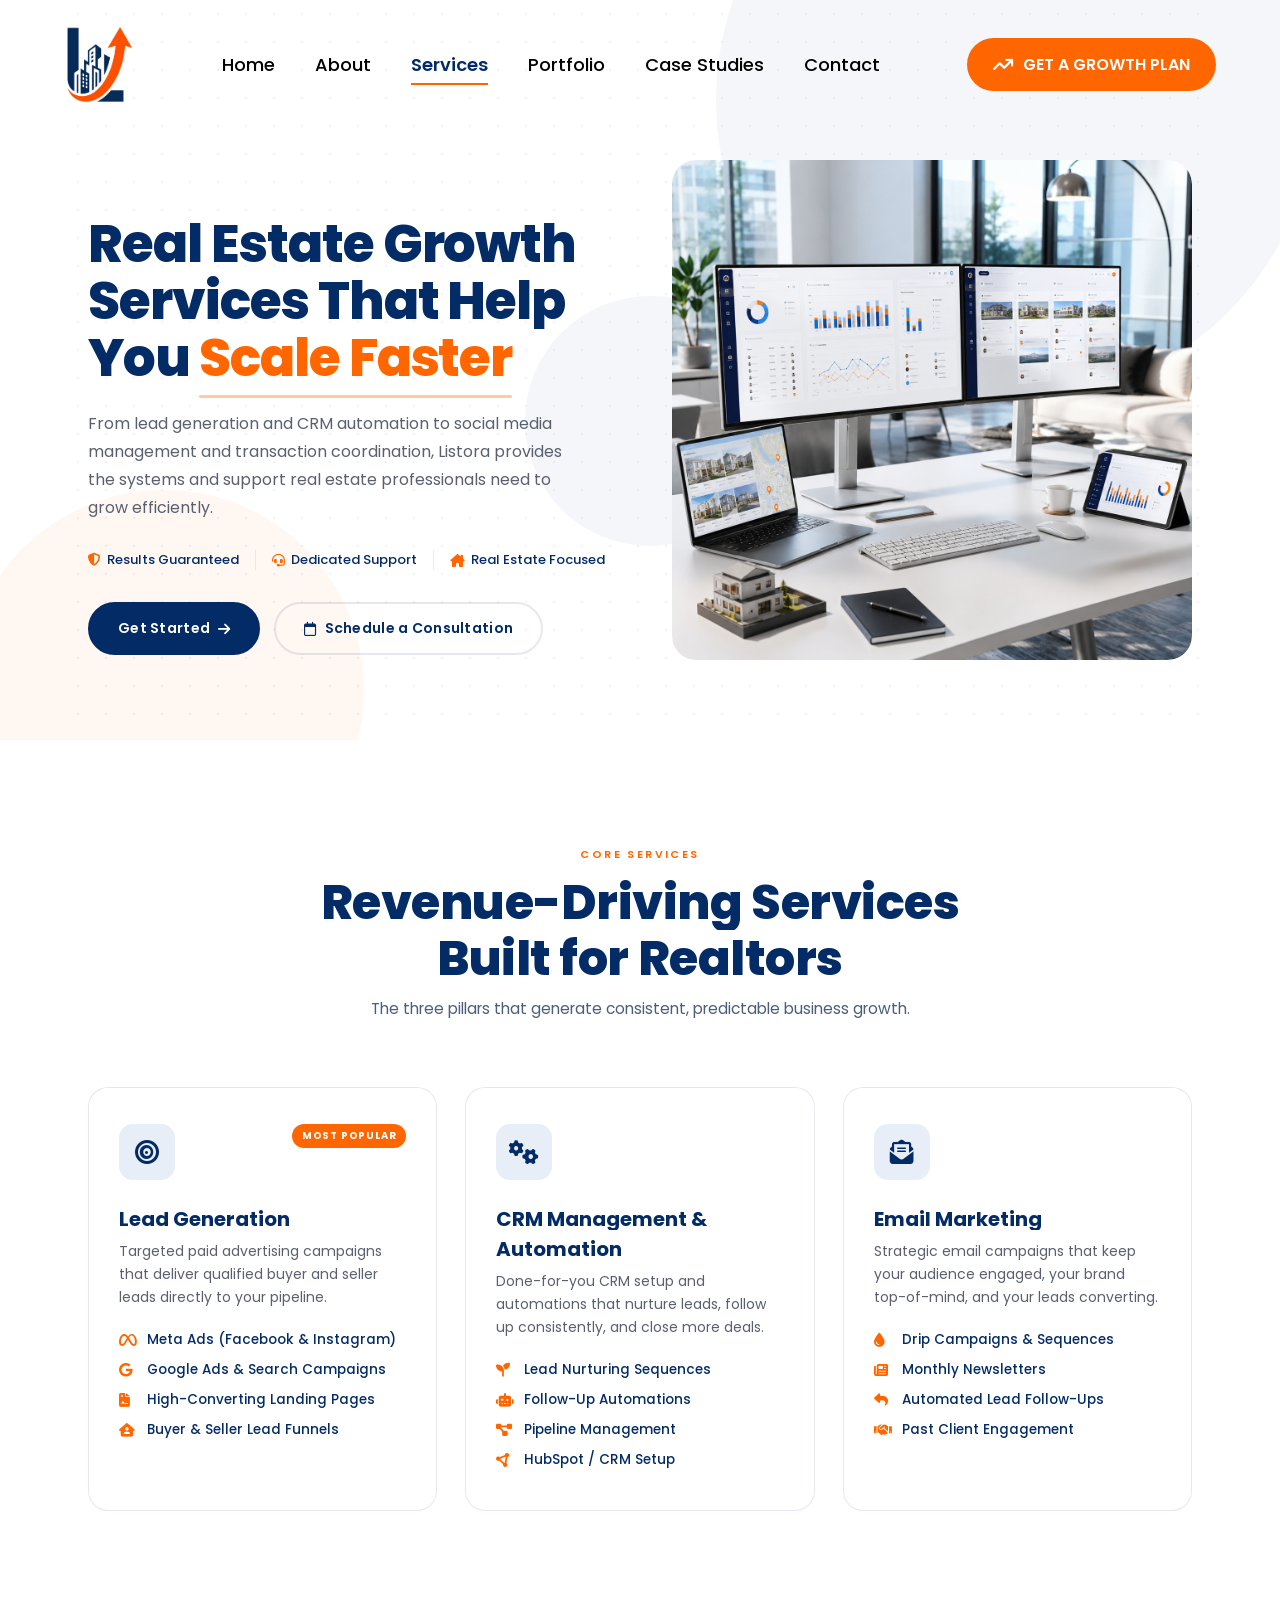
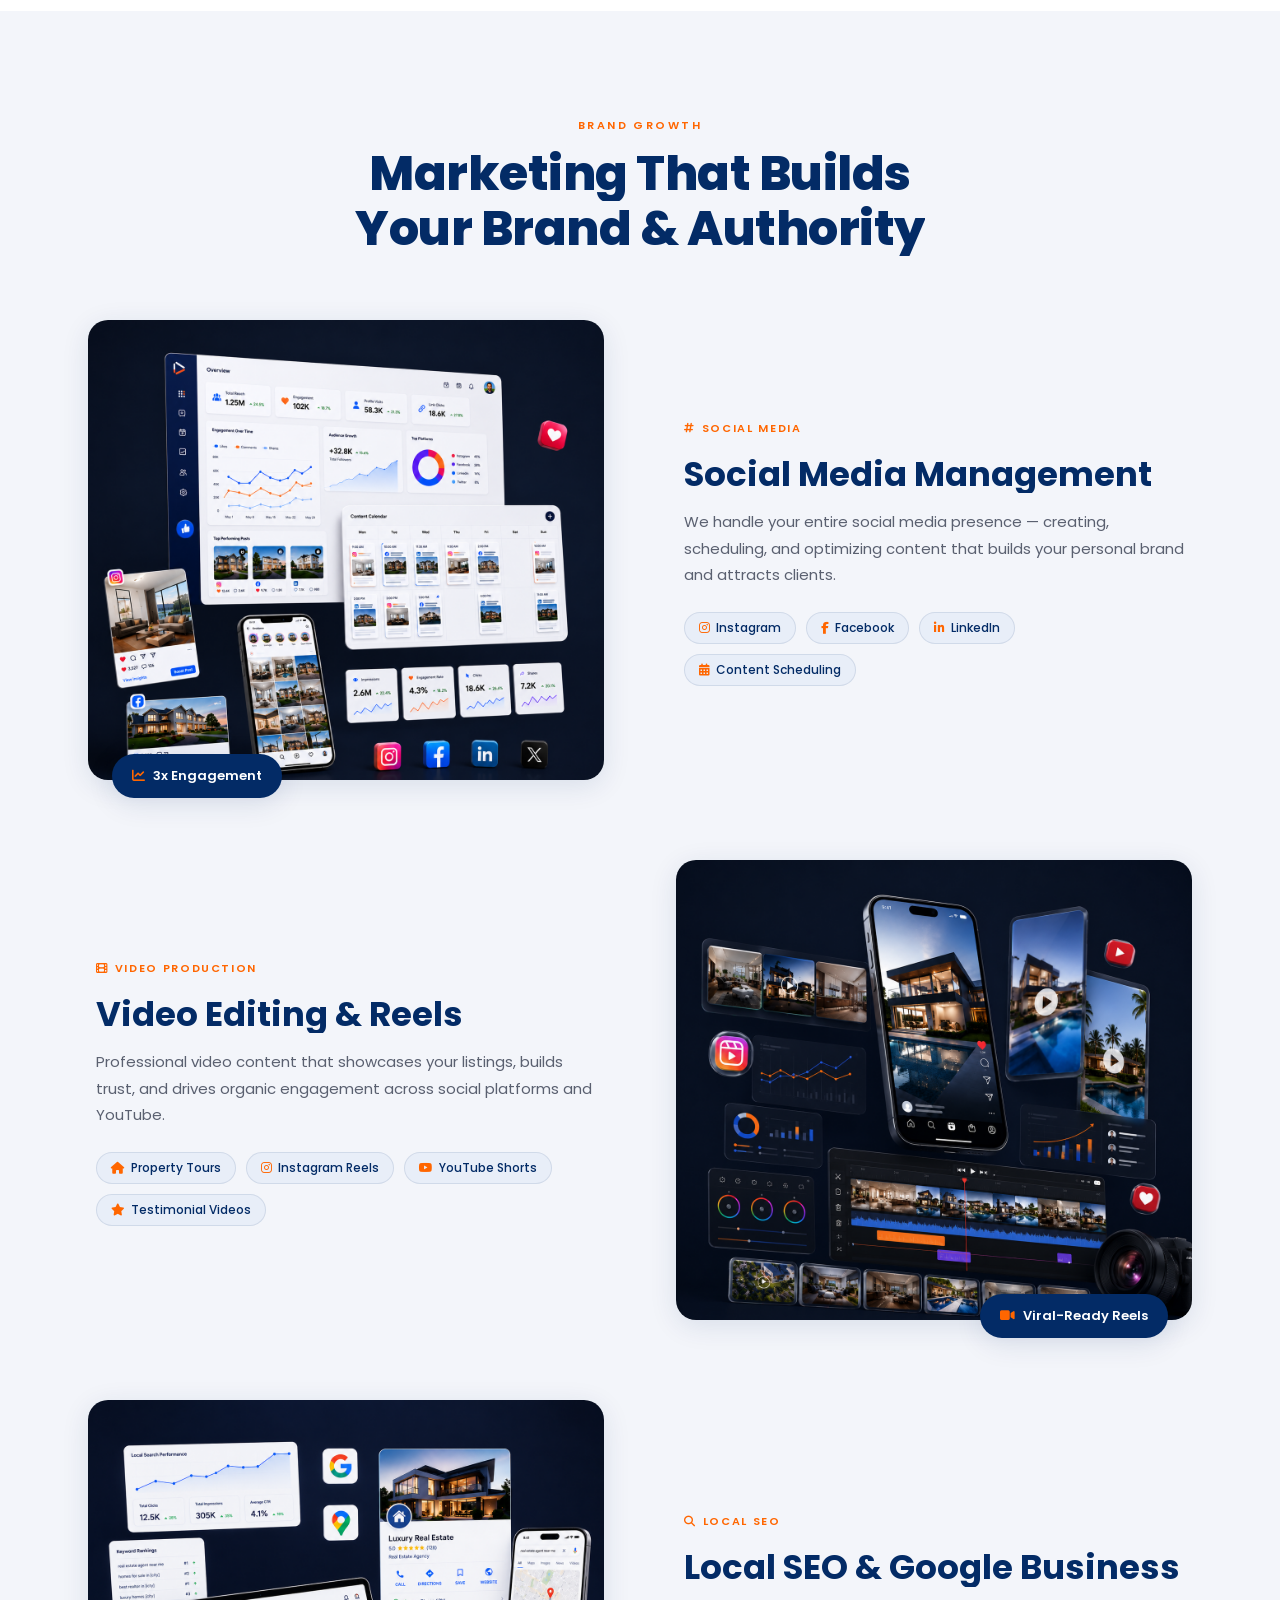
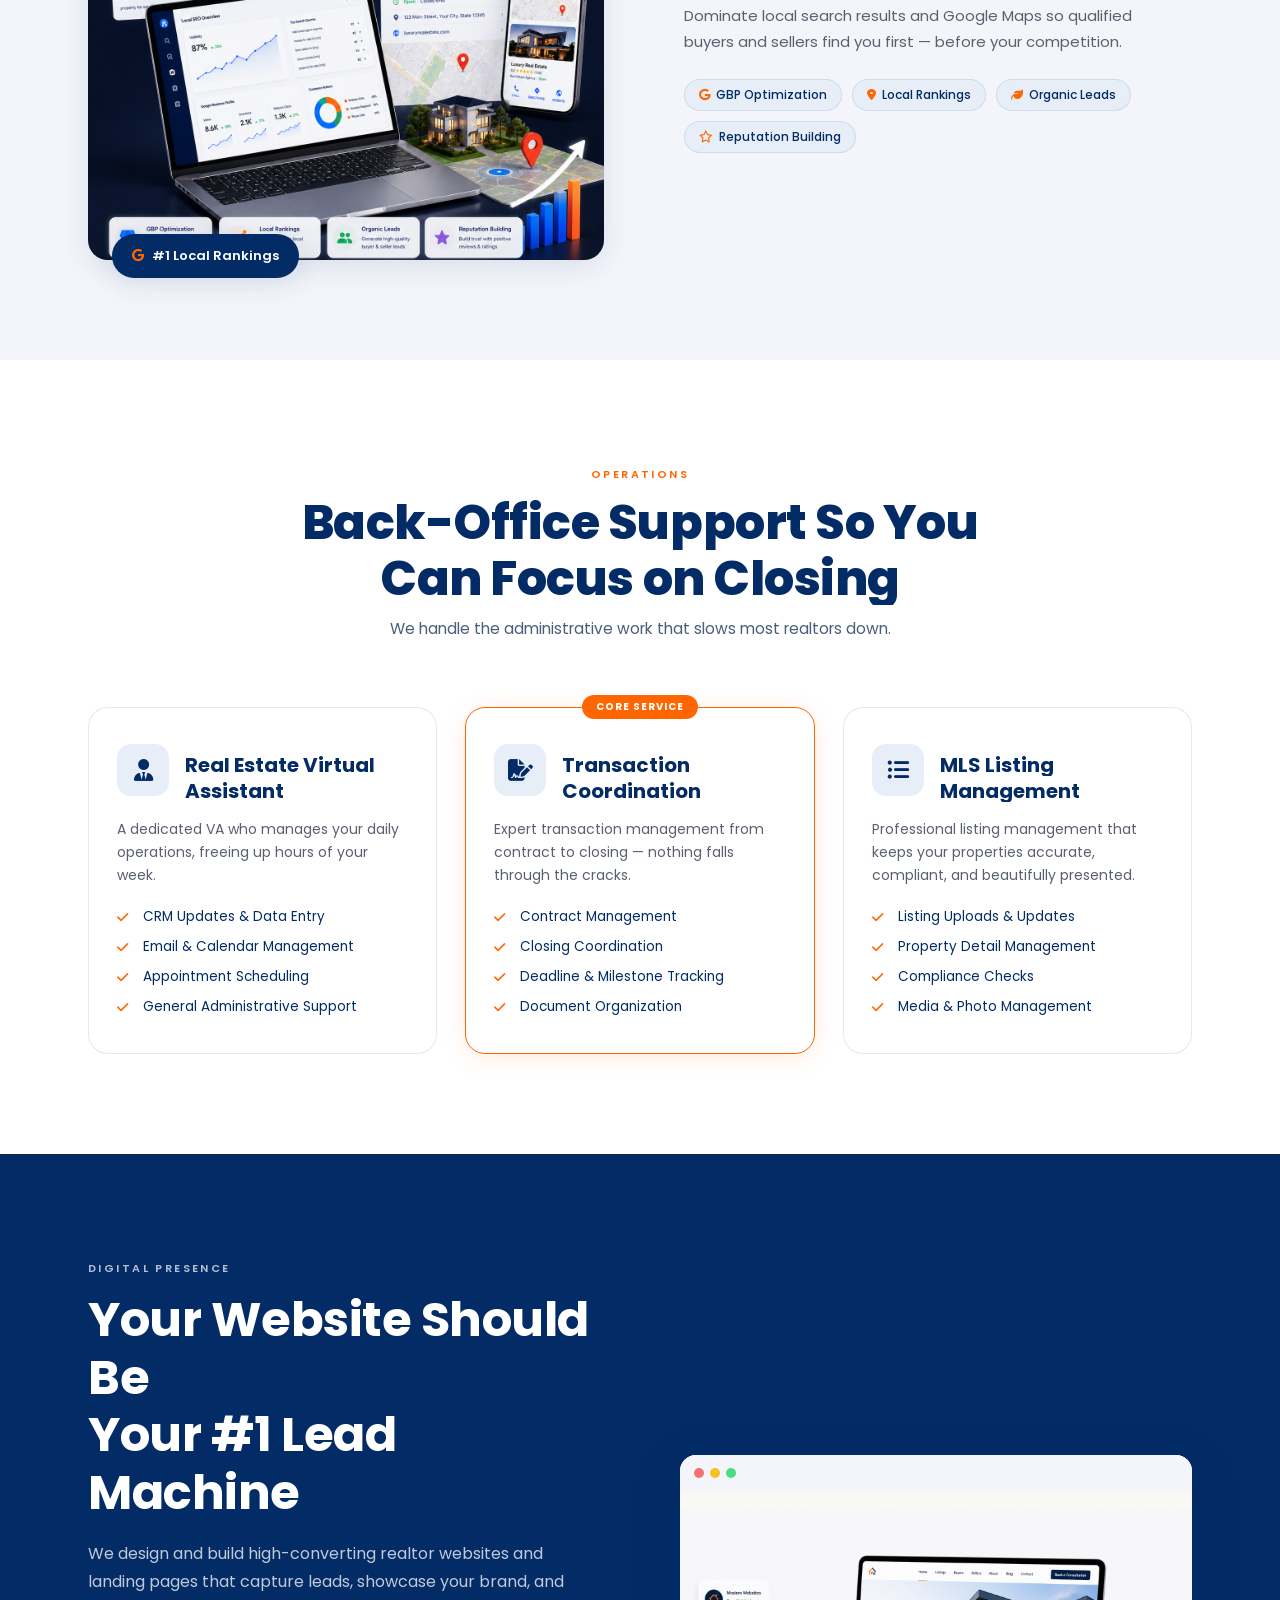
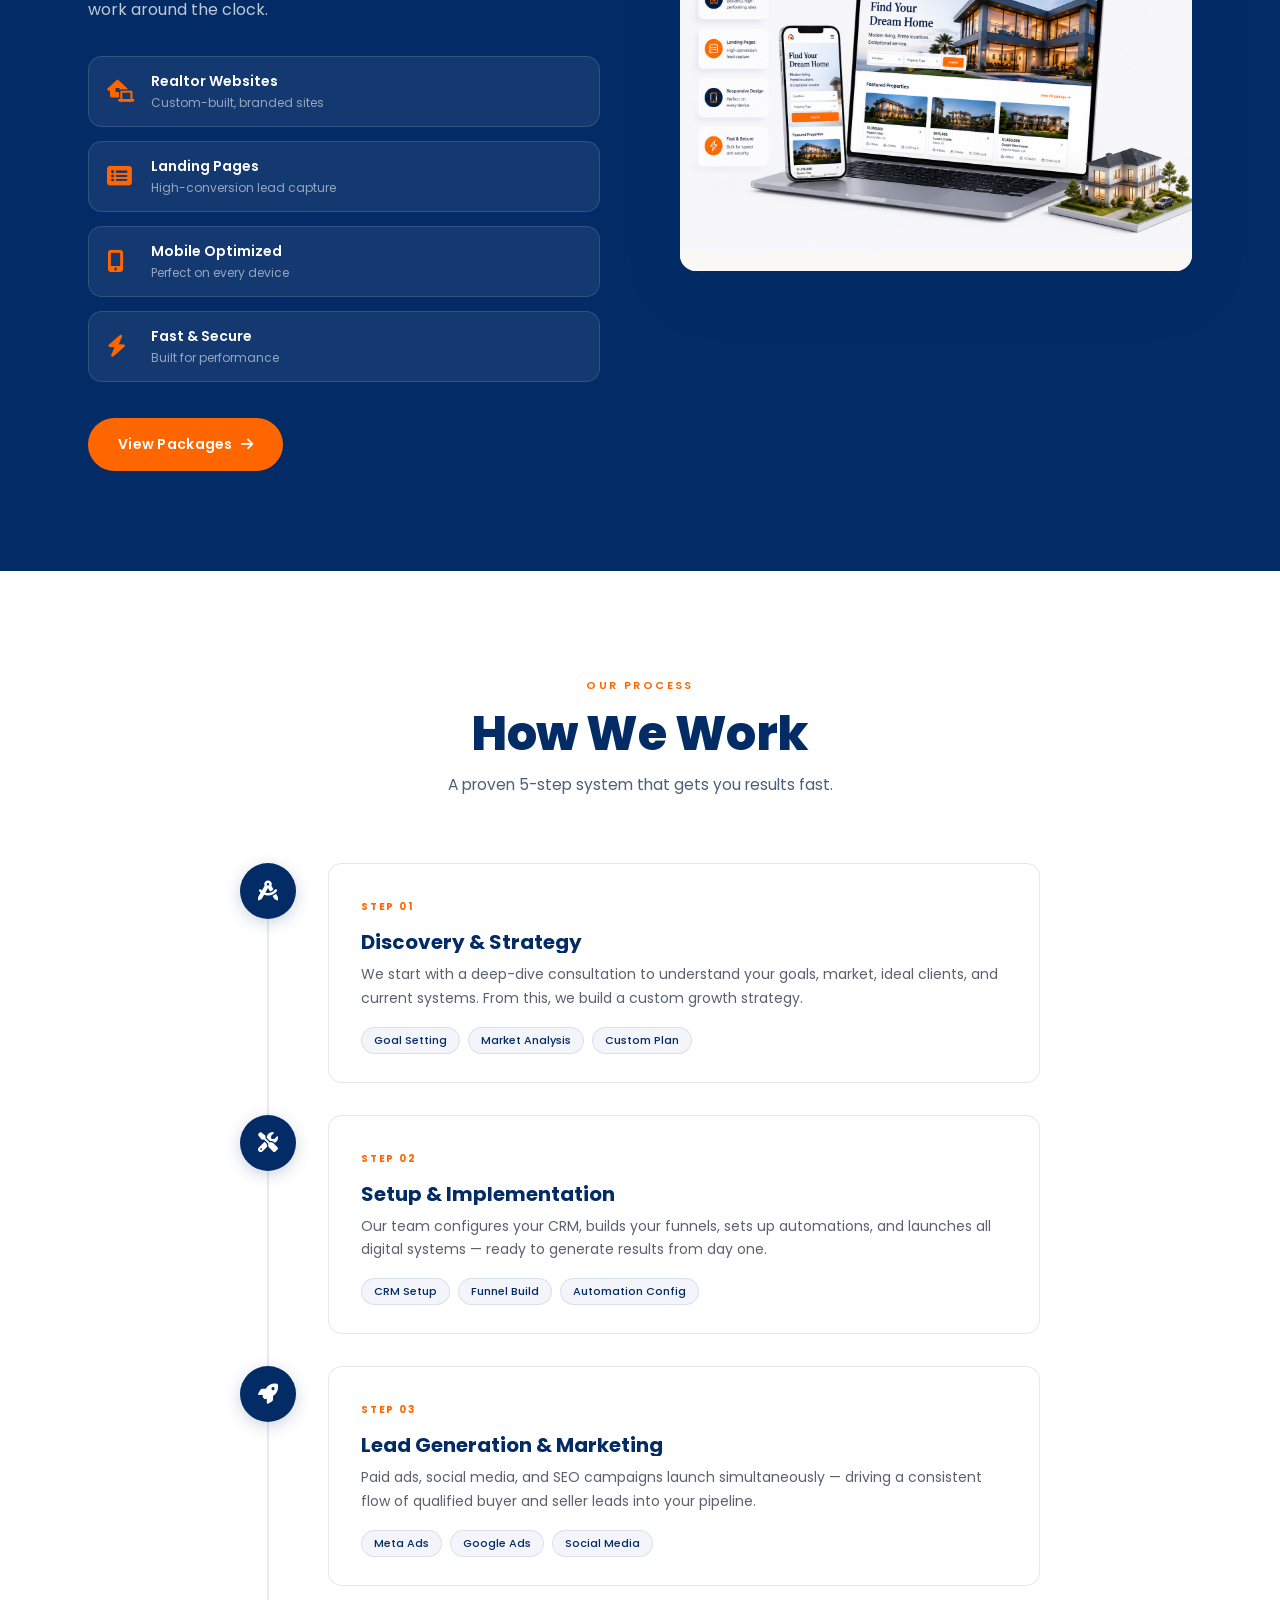
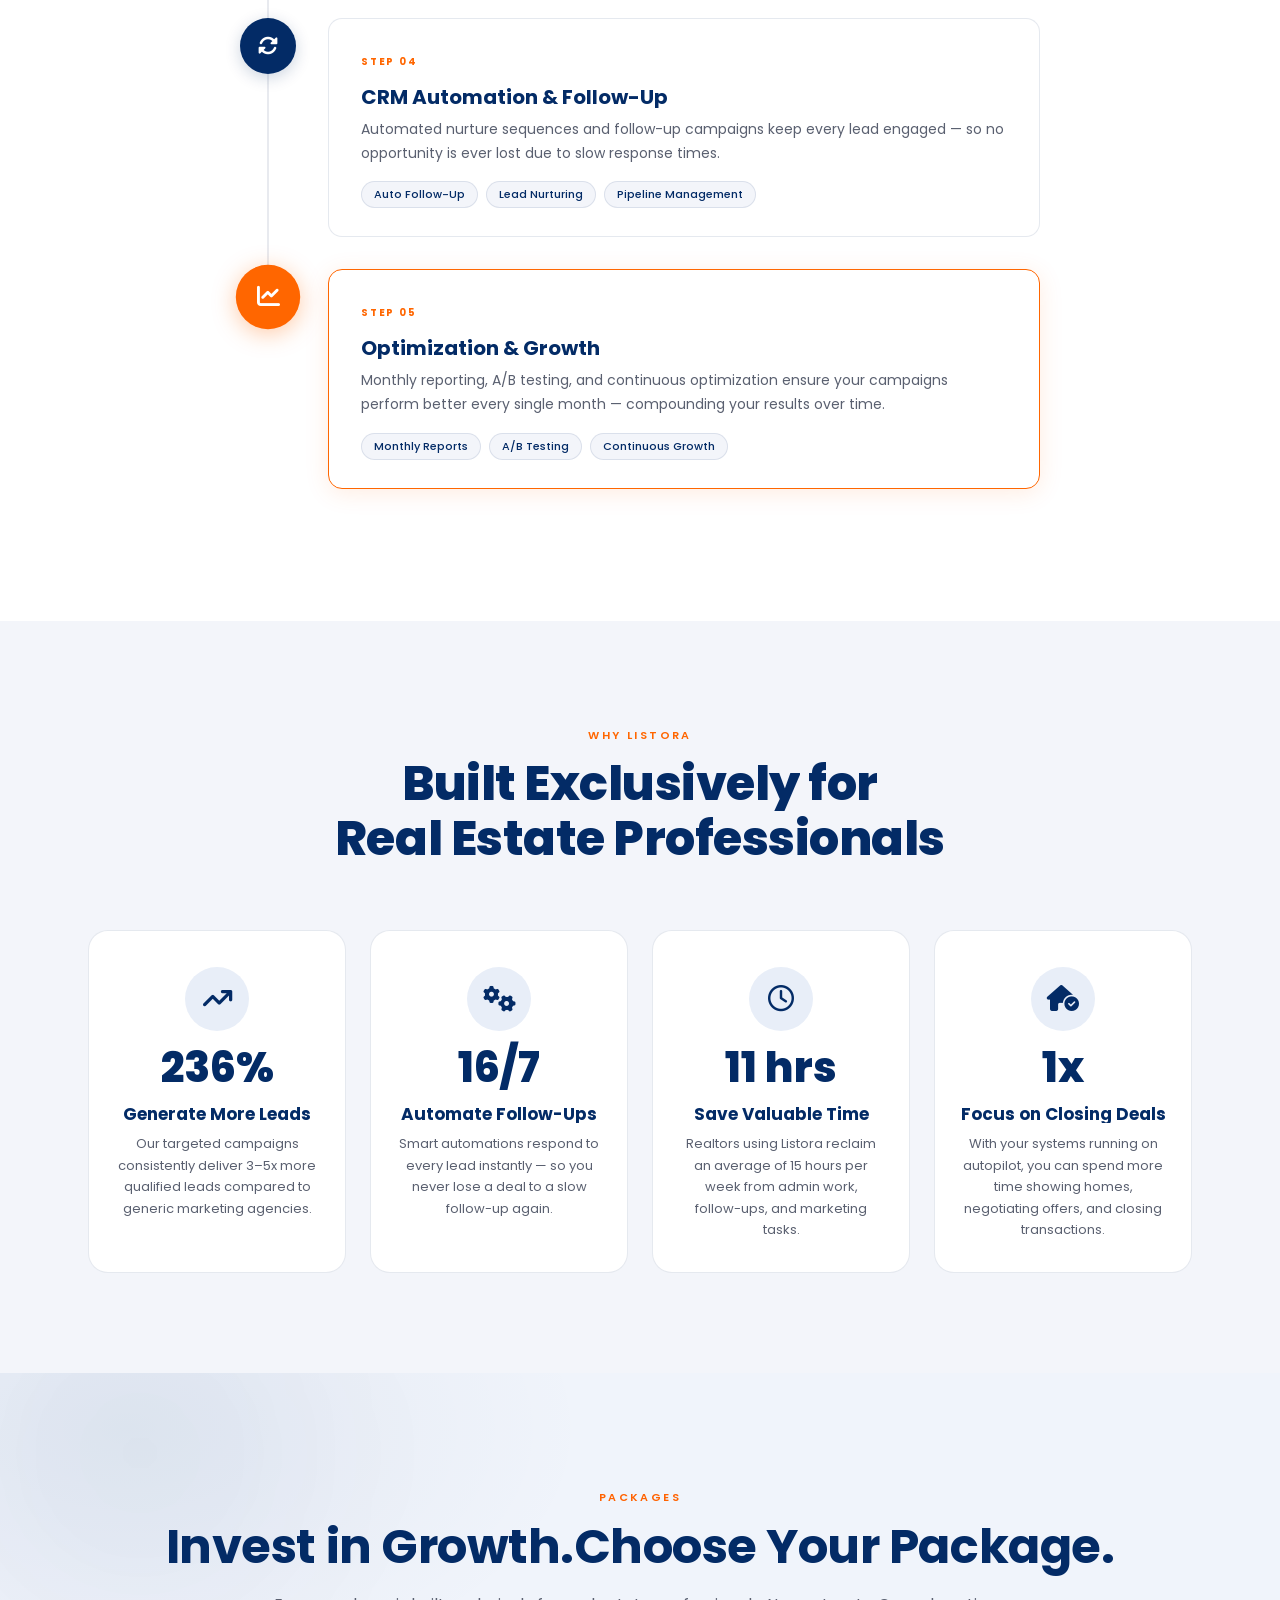
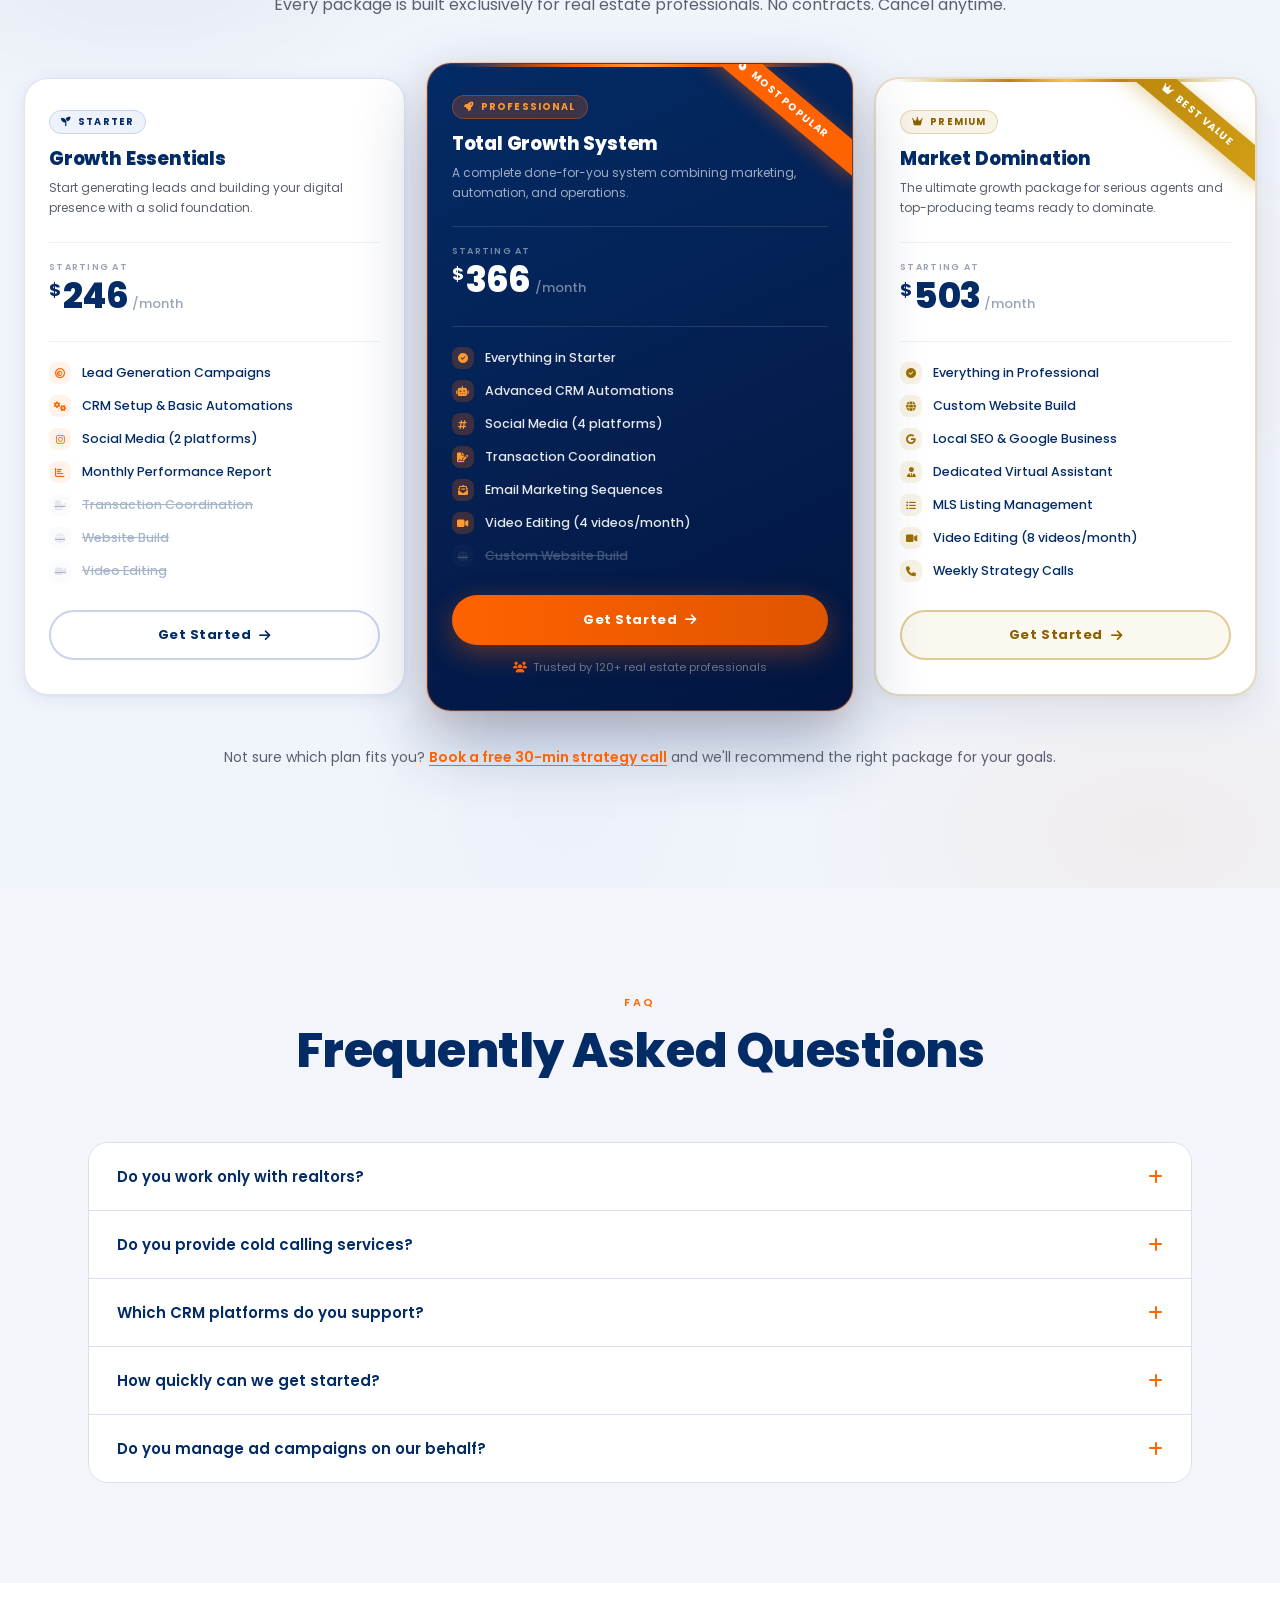
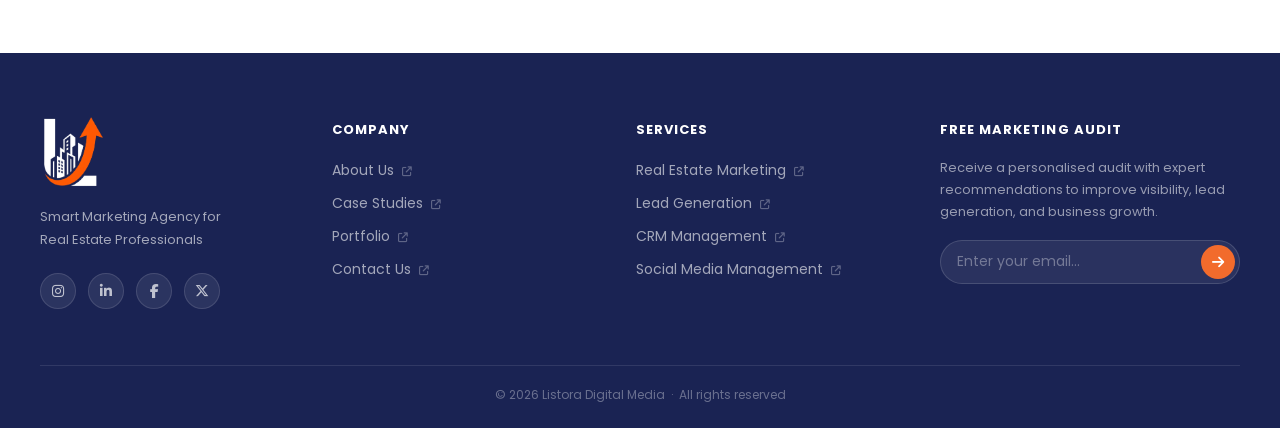
==== commit 27bafc09: "Add files via upload" ====
--- a/service.html
+++ b/service.html
@@ -682,85 +682,238 @@
 
 
         <!-- ═══════════════════════════════════════════
-             SECTION 7 — SERVICE PACKAGES
+             SECTION 7 — SERVICE PACKAGES (PREMIUM REDESIGN)
         ═══════════════════════════════════════════ -->
-        <section class="packages section-pad" id="packages" aria-labelledby="pkg-heading">
+        <section class="pkg-section" id="packages" aria-labelledby="pkg-heading">
+
+            <!-- Animated background blobs -->
+            <div class="pkg-bg" aria-hidden="true">
+                <div class="pkg-blob pkg-blob--1"></div>
+                <div class="pkg-blob pkg-blob--2"></div>
+                <div class="pkg-blob pkg-blob--3"></div>
+            </div>
+
             <div class="container">
-                <div class="section-header svc-reveal">
+
+                <!-- Section header -->
+                <div class="pkg-header svc-reveal">
                     <span class="section-label">Packages</span>
-                    <h2 class="section-title svc-heading" id="pkg-heading">Choose the Right<br>Growth Package</h2>
-                    <p class="section-sub svc-para">Scalable options for every stage of your real estate career.</p>
-                </div>
-
-                <div class="packages-grid">
-
-                    <!-- Starter -->
-                    <article class="pkg-card svc-reveal" data-delay="0">
-                        <span class="pkg-tier">Starter</span>
-                        <div class="pkg-card__header">
-                            <h3>Growth Essentials</h3>
-                            <p>Everything you need to start generating leads and building your online presence.</p>
-                        </div>
-                        <ul class="pkg-list">
-                            <li><i class="fa-solid fa-check" aria-hidden="true"></i> Lead Generation Campaigns</li>
-                            <li><i class="fa-solid fa-check" aria-hidden="true"></i> CRM Setup &amp; Basic Automations
-                            </li>
-                            <li><i class="fa-solid fa-check" aria-hidden="true"></i> Social Media Management (2
-                                platforms)</li>
-                            <li><i class="fa-solid fa-check" aria-hidden="true"></i> Monthly Performance Report</li>
-                            <li class="muted"><i class="fa-solid fa-xmark" aria-hidden="true"></i> Transaction
-                                Coordination</li>
-                            <li class="muted"><i class="fa-solid fa-xmark" aria-hidden="true"></i> Website Build</li>
-                            <li class="muted"><i class="fa-solid fa-xmark" aria-hidden="true"></i> Video Editing</li>
-                        </ul>
-                        <a href="contact.html" class="btn btn--outline btn--full">Get Started <i
-                                class="fa-solid fa-arrow-right" aria-hidden="true"></i></a>
-                    </article>
-
-                    <!-- Featured -->
-                    <article class="pkg-card pkg-card--featured svc-reveal" data-delay="150">
-                        <div class="pkg-card__badge">Most Popular</div>
-                        <span class="pkg-tier">Professional</span>
-                        <div class="pkg-card__header">
-                            <h3>Total Growth System</h3>
-                            <p>A complete done-for-you system combining marketing, automation, and operations.</p>
-                        </div>
-                        <ul class="pkg-list">
-                            <li><i class="fa-solid fa-check" aria-hidden="true"></i> Everything in Starter</li>
-                            <li><i class="fa-solid fa-check" aria-hidden="true"></i> Advanced CRM Automations</li>
-                            <li><i class="fa-solid fa-check" aria-hidden="true"></i> Social Media (4 platforms)</li>
-                            <li><i class="fa-solid fa-check" aria-hidden="true"></i> Transaction Coordination</li>
-                            <li><i class="fa-solid fa-check" aria-hidden="true"></i> Email Marketing Sequences</li>
-                            <li><i class="fa-solid fa-check" aria-hidden="true"></i> Video Editing (4 videos/mo)</li>
-                            <li class="muted"><i class="fa-solid fa-xmark" aria-hidden="true"></i> Custom Website Build
-                            </li>
-                        </ul>
-                        <a href="contact.html" class="btn btn--white btn--full">Get Started <i
-                                class="fa-solid fa-arrow-right" aria-hidden="true"></i></a>
-                    </article>
-
-                    <!-- Premium -->
-                    <article class="pkg-card pkg-card--premium svc-reveal" data-delay="300">
-                        <span class="pkg-tier">Premium</span>
-                        <div class="pkg-card__header">
-                            <h3>Market Domination</h3>
-                            <p>The ultimate growth package for serious agents and top-producing teams.</p>
-                        </div>
-                        <ul class="pkg-list">
-                            <li><i class="fa-solid fa-check" aria-hidden="true"></i> Everything in Professional</li>
-                            <li><i class="fa-solid fa-check" aria-hidden="true"></i> Custom Website Build</li>
-                            <li><i class="fa-solid fa-check" aria-hidden="true"></i> Local SEO &amp; Google Business
-                            </li>
-                            <li><i class="fa-solid fa-check" aria-hidden="true"></i> Dedicated Virtual Assistant</li>
-                            <li><i class="fa-solid fa-check" aria-hidden="true"></i> MLS Listing Management</li>
-                            <li><i class="fa-solid fa-check" aria-hidden="true"></i> Video Editing (8 videos/mo)</li>
-                            <li><i class="fa-solid fa-check" aria-hidden="true"></i> Weekly Strategy Calls</li>
-                        </ul>
-                        <a href="contact.html" class="btn btn--orange btn--full">Get Started <i
-                                class="fa-solid fa-arrow-right" aria-hidden="true"></i></a>
-                    </article>
-
-                </div>
+                    <h2 class="section-title svc-heading" id="pkg-heading">
+                        Invest in Growth.Choose Your Package.
+                    </h2>
+                    <p class="section-sub svc-para">
+                        Every package is built exclusively for real estate professionals.
+                        No contracts. Cancel anytime.
+                    </p>
+                </div>
+
+                <!-- Cards grid -->
+                <div class="pkg-grid">
+
+                    <!-- ── STARTER ───────────────────────── -->
+                    <article class="pkg-card-v2 pkg-starter svc-reveal" data-delay="0" aria-label="Starter package">
+                        <div class="pkg-card-v2__inner">
+                            <div class="pkg-tier-wrap">
+                                <span class="pkg-tier-badge pkg-tier-badge--starter">
+                                    <i class="fa-solid fa-seedling"></i> Starter
+                                </span>
+                            </div>
+                            <h3 class="pkg-name">Growth Essentials</h3>
+                            <p class="pkg-desc">Start generating leads and building your digital presence with a solid
+                                foundation.</p>
+
+                            <div class="pkg-price-wrap">
+                                <span class="pkg-price-label">Starting at</span>
+                                <div class="pkg-price">
+                                    <span class="pkg-price-dollar">$</span>
+                                    <span class="pkg-price-num" data-target="500">500</span>
+                                    <span class="pkg-price-per">/month</span>
+                                </div>
+                            </div>
+
+                            <ul class="pkg-features">
+                                <li class="pkg-feat--yes">
+                                    <span class="pkg-feat-icon"><i class="fa-solid fa-bullseye"></i></span>
+                                    <span>Lead Generation Campaigns</span>
+                                </li>
+                                <li class="pkg-feat--yes">
+                                    <span class="pkg-feat-icon"><i class="fa-solid fa-gears"></i></span>
+                                    <span>CRM Setup &amp; Basic Automations</span>
+                                </li>
+                                <li class="pkg-feat--yes">
+                                    <span class="pkg-feat-icon"><i class="fa-brands fa-instagram"></i></span>
+                                    <span>Social Media (2 platforms)</span>
+                                </li>
+                                <li class="pkg-feat--yes">
+                                    <span class="pkg-feat-icon"><i class="fa-solid fa-chart-bar"></i></span>
+                                    <span>Monthly Performance Report</span>
+                                </li>
+                                <li class="pkg-feat--no">
+                                    <span class="pkg-feat-icon"><i class="fa-solid fa-file-signature"></i></span>
+                                    <span>Transaction Coordination</span>
+                                </li>
+                                <li class="pkg-feat--no">
+                                    <span class="pkg-feat-icon"><i class="fa-solid fa-globe"></i></span>
+                                    <span>Website Build</span>
+                                </li>
+                                <li class="pkg-feat--no">
+                                    <span class="pkg-feat-icon"><i class="fa-solid fa-video"></i></span>
+                                    <span>Video Editing</span>
+                                </li>
+                            </ul>
+
+                            <a href="contact.html" class="pkg-cta pkg-cta--outline">
+                                Get Started
+                                <i class="fa-solid fa-arrow-right" aria-hidden="true"></i>
+                            </a>
+                        </div>
+                    </article>
+
+                    <!-- ── PROFESSIONAL (FEATURED) ──────── -->
+                    <article class="pkg-card-v2 pkg-featured svc-reveal" data-delay="120"
+                        aria-label="Professional package — most popular">
+
+                        <!-- Most Popular ribbon -->
+                        <div class="pkg-ribbon" aria-label="Most popular">
+                            <i class="fa-solid fa-fire-flame-curved"></i> Most Popular
+                        </div>
+
+                        <div class="pkg-card-v2__inner">
+                            <div class="pkg-tier-wrap">
+                                <span class="pkg-tier-badge pkg-tier-badge--pro">
+                                    <i class="fa-solid fa-rocket"></i> Professional
+                                </span>
+                            </div>
+                            <h3 class="pkg-name">Total Growth System</h3>
+                            <p class="pkg-desc">A complete done-for-you system combining marketing, automation, and
+                                operations.</p>
+
+                            <div class="pkg-price-wrap">
+                                <span class="pkg-price-label">Starting at</span>
+                                <div class="pkg-price">
+                                    <span class="pkg-price-dollar">$</span>
+                                    <span class="pkg-price-num" data-target="800">800</span>
+                                    <span class="pkg-price-per">/month</span>
+                                </div>
+                            </div>
+
+                            <ul class="pkg-features">
+                                <li class="pkg-feat--yes">
+                                    <span class="pkg-feat-icon"><i class="fa-solid fa-circle-check"></i></span>
+                                    <span>Everything in Starter</span>
+                                </li>
+                                <li class="pkg-feat--yes">
+                                    <span class="pkg-feat-icon"><i class="fa-solid fa-robot"></i></span>
+                                    <span>Advanced CRM Automations</span>
+                                </li>
+                                <li class="pkg-feat--yes">
+                                    <span class="pkg-feat-icon"><i class="fa-solid fa-hashtag"></i></span>
+                                    <span>Social Media (4 platforms)</span>
+                                </li>
+                                <li class="pkg-feat--yes">
+                                    <span class="pkg-feat-icon"><i class="fa-solid fa-file-signature"></i></span>
+                                    <span>Transaction Coordination</span>
+                                </li>
+                                <li class="pkg-feat--yes">
+                                    <span class="pkg-feat-icon"><i class="fa-solid fa-envelope-open-text"></i></span>
+                                    <span>Email Marketing Sequences</span>
+                                </li>
+                                <li class="pkg-feat--yes">
+                                    <span class="pkg-feat-icon"><i class="fa-solid fa-video"></i></span>
+                                    <span>Video Editing (4 videos/month)</span>
+                                </li>
+                                <li class="pkg-feat--no">
+                                    <span class="pkg-feat-icon"><i class="fa-solid fa-globe"></i></span>
+                                    <span>Custom Website Build</span>
+                                </li>
+                            </ul>
+
+                            <a href="contact.html" class="pkg-cta pkg-cta--primary">
+                                Get Started
+                                <i class="fa-solid fa-arrow-right" aria-hidden="true"></i>
+                            </a>
+
+                            <p class="pkg-note">
+                                <i class="fa-solid fa-users" aria-hidden="true"></i>
+                                Trusted by 120+ real estate professionals
+                            </p>
+                        </div>
+                    </article>
+
+                    <!-- ── PREMIUM ───────────────────────── -->
+                    <article class="pkg-card-v2 pkg-premium svc-reveal" data-delay="240" aria-label="Premium package">
+
+                        <!-- Best Value ribbon -->
+                        <div class="pkg-ribbon pkg-ribbon--gold" aria-label="Best value">
+                            <i class="fa-solid fa-crown"></i> Best Value
+                        </div>
+
+                        <div class="pkg-card-v2__inner">
+                            <div class="pkg-tier-wrap">
+                                <span class="pkg-tier-badge pkg-tier-badge--premium">
+                                    <i class="fa-solid fa-crown"></i> Premium
+                                </span>
+                            </div>
+                            <h3 class="pkg-name">Market Domination</h3>
+                            <p class="pkg-desc">The ultimate growth package for serious agents and top-producing teams
+                                ready to dominate.</p>
+
+                            <div class="pkg-price-wrap">
+                                <span class="pkg-price-label">Starting at</span>
+                                <div class="pkg-price">
+                                    <span class="pkg-price-dollar">$</span>
+                                    <span class="pkg-price-num" data-target="1100">1,100</span>
+                                    <span class="pkg-price-per">/month</span>
+                                </div>
+                            </div>
+
+                            <ul class="pkg-features">
+                                <li class="pkg-feat--yes">
+                                    <span class="pkg-feat-icon"><i class="fa-solid fa-circle-check"></i></span>
+                                    <span>Everything in Professional</span>
+                                </li>
+                                <li class="pkg-feat--yes">
+                                    <span class="pkg-feat-icon"><i class="fa-solid fa-globe"></i></span>
+                                    <span>Custom Website Build</span>
+                                </li>
+                                <li class="pkg-feat--yes">
+                                    <span class="pkg-feat-icon"><i class="fa-brands fa-google"></i></span>
+                                    <span>Local SEO &amp; Google Business</span>
+                                </li>
+                                <li class="pkg-feat--yes">
+                                    <span class="pkg-feat-icon"><i class="fa-solid fa-user-tie"></i></span>
+                                    <span>Dedicated Virtual Assistant</span>
+                                </li>
+                                <li class="pkg-feat--yes">
+                                    <span class="pkg-feat-icon"><i class="fa-solid fa-list-ul"></i></span>
+                                    <span>MLS Listing Management</span>
+                                </li>
+                                <li class="pkg-feat--yes">
+                                    <span class="pkg-feat-icon"><i class="fa-solid fa-video"></i></span>
+                                    <span>Video Editing (8 videos/month)</span>
+                                </li>
+                                <li class="pkg-feat--yes">
+                                    <span class="pkg-feat-icon"><i class="fa-solid fa-phone"></i></span>
+                                    <span>Weekly Strategy Calls</span>
+                                </li>
+                            </ul>
+
+                            <a href="contact.html" class="pkg-cta pkg-cta--outline-gold">
+                                Get Started
+                                <i class="fa-solid fa-arrow-right" aria-hidden="true"></i>
+                            </a>
+                        </div>
+                    </article>
+
+                </div><!-- /pkg-grid -->
+
+                <!-- Comparison note -->
+                <p class="pkg-compare-note svc-reveal">
+                    Not sure which plan fits you? <a href="contact.html">Book a free 30-min strategy call</a> and we'll
+                    recommend the right package for your goals.
+                </p>
+
+
             </div>
         </section>
 
--- a/style.css
+++ b/style.css
@@ -569,40 +569,38 @@
 }
 
 /* ============================================================
-   PROBLEM CARD
-
-   Architecture (fixes the overflow clipping bug):
-   ─────────────────────────────────────────────────
-   .problem-card           → overflow: visible  (wrapper, sets stacking context)
-     ├─ .card-header       → z-index: 3  (always on top, the "front face")
-     ├─ .card-body         → z-index: 1  (the hover fill target)
-     │     ::before        → the rising navy fill pseudo-element
-     └─ .pain-panel        → z-index: 2  (drops from top, slides over card-body)
-
-   The pain-panel is position:absolute anchored to the card.
-   overflow:visible on the card lets the panel clip above the card
-   while transform:translateY(-100%) hides it. When .is-open is
-   added, translateY(0) slides it flush from the header downward.
-============================================================ */
+   PROBLEM CARD — CURTAIN REVEAL
+   ─────────────────────────────────────────────────────────
+   The pain panel is position:absolute, anchored to the card.
+   It sits BEHIND the card-header (z-index 3) and slides DOWN
+   over the card-body using clip-path — like a curtain dropping.
+
+   Closed: clip-path: inset(0 0 100% 0)  → fully hidden
+   Open:   clip-path: inset(0 0 0% 0)    → fully revealed
+
+   clip-path animates the VISIBLE region from the top down,
+   creating an authentic curtain-drop effect.
+   Arrow points DOWN when closed, UP when open.
+   ============================================================ */
+
 .problem-card {
     position: relative;
     border-radius: var(--radius);
     background: var(--white);
     border: 1.5px solid var(--border);
-
-    /* overflow MUST be visible so pain-panel can animate out from top */
     overflow: visible;
-
+    /* panel can overlap siblings */
+    z-index: 1;
+    margin-bottom: 32px;
+
+    /* scroll entrance */
     opacity: 0;
     transform: translateY(36px);
     transition:
-        opacity 0.5s ease,
-        transform 0.5s cubic-bezier(0.22, 1, 0.36, 1),
-        box-shadow 0.35s ease,
-        border-color 0.3s ease;
-
-    z-index: 1;
-    margin-bottom: 40px;
+        opacity 0.75s cubic-bezier(0.22, 1, 0.36, 1),
+        transform 0.75s cubic-bezier(0.22, 1, 0.36, 1),
+        box-shadow 0.55s cubic-bezier(0.22, 1, 0.36, 1),
+        border-color 0.40s ease;
 }
 
 .problem-card.show {
@@ -610,43 +608,42 @@
     transform: translateY(0);
 }
 
-/* Open card floats above siblings */
 .problem-card.is-open {
     z-index: 10;
-}
-
-/* Desktop hover lift */
+    border-color: rgba(255, 98, 0, 0.28);
+    box-shadow:
+        0 20px 48px rgba(3, 43, 102, 0.12),
+        0 0 0 1px rgba(255, 98, 0, 0.10);
+}
+
 @media (hover: hover) {
     .problem-card:not(.is-open):hover {
-        transform: translateY(-8px);
-    }
-}
-
-/* ============================================================
-   CARD HEADER  —  always visible navy bar, z-index 3
-   Sits on top of both card-body and the dropping pain-panel
-============================================================ */
+        transform: translateY(-7px);
+        box-shadow:
+            0 20px 48px rgba(3, 43, 102, 0.11),
+            0 0 0 1.5px rgba(255, 98, 0, 0.16);
+        border-color: rgba(255, 98, 0, 0.18);
+    }
+}
+
+/* ── Card header — always on top (z-index 3) ── */
 .card-header {
     position: relative;
     z-index: 3;
-
     display: flex;
     align-items: center;
     justify-content: space-between;
     gap: 10px;
-
     background: var(--navy);
     padding: 14px 18px;
     border-radius: var(--radius) var(--radius) 0 0;
-
     cursor: pointer;
     user-select: none;
-
-    transition: background 0.3s ease;
+    transition: background 0.40s cubic-bezier(0.22, 1, 0.36, 1);
 }
 
 .problem-card.is-open .card-header {
-    background: var(--navy-dark);
+    background: #01183a;
 }
 
 .card-header:focus-visible {
@@ -662,7 +659,6 @@
     min-width: 0;
 }
 
-/* Sequential number badge */
 .card-num {
     font-size: 10px;
     font-weight: 700;
@@ -676,7 +672,6 @@
 }
 
 .card-header h3 {
-    font-family: 'Poppins', sans-serif;
     font-size: 0.875rem;
     font-weight: 600;
     color: var(--white);
@@ -686,7 +681,7 @@
     text-overflow: ellipsis;
 }
 
-/* Chevron toggle button */
+/* ── Toggle button — DOWN = closed, UP = open ── */
 .toggle-btn {
     display: flex;
     align-items: center;
@@ -698,73 +693,46 @@
     border: 1px solid rgba(255, 255, 255, 0.14);
     flex-shrink: 0;
     transition:
-        background 0.25s ease,
-        border-color 0.25s ease,
-        transform 0.4s cubic-bezier(0.34, 1.56, 0.64, 1);
+        background 0.45s ease,
+        border-color 0.45s ease,
+        transform 0.90s cubic-bezier(0.34, 1.56, 0.64, 1);
 }
 
 .toggle-btn i {
     font-size: 11px;
     color: rgba(255, 255, 255, 0.75);
-    transition: color 0.25s ease;
+    transition: color 0.3s ease;
     display: block;
     pointer-events: none;
 }
 
-/* Arrow rotates when open */
+/* Arrow rotates to point UP when panel is open */
 .problem-card.is-open .toggle-btn {
     transform: rotate(180deg);
-    background: rgba(255, 98, 0, 0.25);
-    border-color: rgba(255, 98, 0, 0.45);
+    background: rgba(255, 98, 0, 0.28);
+    border-color: rgba(255, 98, 0, 0.50);
 }
 
 .problem-card.is-open .toggle-btn i {
     color: var(--orange-lt);
 }
 
-/* ============================================================
-   CARD BODY  —  hover fill target, z-index 1
-
-   The ::before pseudo-element IS the rising navy fill.
-   It starts scaleY(0) from the bottom and grows to scaleY(1).
-   overflow:hidden on .card-body clips the fill neatly inside
-   the body without affecting the pain-panel above it.
-============================================================ */
+/* ── Card body — the content visible when closed ── */
 .card-body {
     position: relative;
     z-index: 1;
-
     padding: 24px 20px 26px;
     border-radius: 0 0 var(--radius) var(--radius);
-
-    /* Clip the ::before fill inside the body area only */
+    background: var(--white);
     overflow: hidden;
-
-    /* Solid white bg ensures pain-panel has a clean backdrop */
-    background: var(--white);
-    transition: background 0.1s;
-}
-
-/* The rising fill — navy slides up from the bottom of card-body */
-.card-body::before {
-    content: '';
-    position: absolute;
-    inset: 0;
-    background: white;
-    transform: scaleY(0);
-    transform-origin: bottom center;
-    transition: transform 0.5s cubic-bezier(0.22, 1, 0.36, 1);
-    z-index: 0;
-    border-radius: 0 0 calc(var(--radius) - 2px) calc(var(--radius) - 2px);
-}
-
-@media (hover: hover) {
-    .problem-card:not(.is-open):hover .card-body::before {
-        transform: scaleY(1);
-    }
-}
-
-/* All card-body children sit above the fill */
+    /* soft fade-out when panel covers it */
+    transition: opacity 0.50s ease;
+}
+
+.problem-card.is-open .card-body {
+    opacity: 0.15;
+}
+
 .icon-box,
 .card-desc,
 .card-cta {
@@ -772,7 +740,6 @@
     z-index: 1;
 }
 
-/* ── Icon box ── */
 .icon-box {
     width: 52px;
     height: 52px;
@@ -782,122 +749,103 @@
     border-radius: 13px;
     background: rgba(255, 98, 0, 0.08);
     border: 1.5px solid rgba(255, 98, 0, 0.15);
-    margin-bottom: 16px;
+    margin-bottom: 14px;
     transition:
-        background 0.4s ease,
-        border-color 0.4s ease,
-        transform 0.4s cubic-bezier(0.34, 1.56, 0.64, 1);
+        background 0.45s cubic-bezier(0.22, 1, 0.36, 1),
+        border-color 0.45s ease,
+        transform 0.55s cubic-bezier(0.34, 1.56, 0.64, 1),
+        box-shadow 0.45s ease;
 }
 
 .icon-box i {
     font-size: 21px;
     color: var(--orange);
-    transition: color 0.35s ease, transform 0.35s ease;
-}
-
-/* Hover: icon box flips solid orange, icon turns white */
+    transition: color 0.4s ease, transform 0.55s cubic-bezier(0.34, 1.56, 0.64, 1);
+}
+
 @media (hover: hover) {
     .problem-card:not(.is-open):hover .icon-box {
         background: var(--orange);
         border-color: var(--orange);
-        transform: scale(1.07) rotate(-5deg);
+        transform: scale(1.10) translateY(-2px);
+        box-shadow: 0 8px 20px rgba(255, 98, 0, 0.26);
     }
 
     .problem-card:not(.is-open):hover .icon-box i {
         color: var(--white);
-    }
-}
-
-/* Open state */
-.problem-card.is-open .icon-box {
-    background: rgba(255, 98, 0, 0.12);
-    border-color: rgba(255, 98, 0, 0.28);
-}
-
-/* ── Description ── */
+        transform: scale(1.06);
+    }
+}
+
 .card-desc {
     font-size: 13.5px;
-    font-weight: 400;
     line-height: 1.75;
     color: var(--text-body);
-    transition: color 0.35s ease;
-}
-
+}
 
 /* ============================================================
-   PAIN PANEL  —  drops from top, z-index 2
-
-   Key fix: position:absolute with top:0 anchors it to the card.
-   It starts at translateY(-100%) — fully above the card.
-   On .is-open it transitions to translateY(0) sliding DOWN
-   to cover the card-body, stopped by the card-header above.
-
-   The card-header (z-index 3) always sits on top, so the panel
-   appears to slide out FROM UNDER the header bar.
-============================================================ */
+   PAIN PANEL — CURTAIN EFFECT
+   ─────────────────────────────────────────────────────────
+   Anchored top:0 so it starts at the very top of the card
+   (behind the navy header).
+   clip-path controls how much is visible:
+     inset(0 0 100% 0) = nothing visible (curtain fully up)
+     inset(0 0 0%   0) = fully visible   (curtain fully down)
+   The reveal travels from top → bottom = curtain drop.
+   ============================================================ */
 .pain-panel {
     position: absolute;
     top: 0;
     left: 0;
     right: 0;
-
-    /* Start: fully hidden above */
-    transform: translateY(-100%);
-    opacity: 0;
+    z-index: 2;
+    border-radius: var(--radius);
     pointer-events: none;
 
-    transition:
-        transform 0.5s cubic-bezier(0.22, 1, 0.36, 1),
-        opacity 0.35s ease;
-
-    border-radius: var(--radius);
-    overflow: hidden;
-    z-index: 2;
-}
-
-/* Expanded: slides down flush with the card */
+    /* hidden: clip from bottom — top is revealed first */
+    clip-path: inset(0 0 100% 0 round var(--radius));
+    transition: clip-path 1.0s cubic-bezier(0.76, 0, 0.24, 1);
+    will-change: clip-path;
+}
+
+/* open: curtain fully dropped */
 .problem-card.is-open .pain-panel {
-    transform: translateY(0);
-    opacity: 1;
+    clip-path: inset(0 0 0% 0 round var(--radius));
     pointer-events: auto;
+    will-change: auto;
 }
 
 /* ── Panel inner ── */
 .pain-inner {
-    /* Top padding clears the navy header bar (~52px tall) */
-    padding: 66px 22px 24px;
-    background: var(--navy-dark);
+    /* top padding clears the navy header bar */
+    padding: 58px 20px 24px;
+    background: linear-gradient(160deg, #01183a 0%, #021f4b 60%, #032B66 100%);
     position: relative;
     overflow: hidden;
-}
-
-/* Subtle texture overlay */
-.pain-inner::before {
-    content: '';
-    position: absolute;
-    inset: 0;
-    background-image: repeating-linear-gradient(-48deg,
-            transparent 0px, transparent 22px,
-            rgba(255, 255, 255, 0.016) 22px, rgba(255, 255, 255, 0.016) 23px);
-    pointer-events: none;
-    z-index: 0;
-}
-
-/* Orange glow accent */
+    border-radius: var(--radius);
+
+    /* content fades in slightly after curtain starts dropping */
+    opacity: 0;
+    transition: opacity 0.55s ease 0.35s;
+}
+
+.problem-card.is-open .pain-inner {
+    opacity: 1;
+}
+
+/* orange glow */
 .pain-inner::after {
     content: '';
     position: absolute;
-    width: 220px;
-    height: 220px;
-    top: -80px;
-    right: -60px;
+    width: 260px;
+    height: 260px;
+    top: -90px;
+    right: -50px;
     border-radius: 50%;
-    background: radial-gradient(circle, rgba(255, 98, 0, 0.14) 0%, transparent 65%);
+    background: radial-gradient(circle, rgba(255, 98, 0, 0.18) 0%, transparent 65%);
     pointer-events: none;
-    z-index: 0;
-}
-
-/* Badge */
+}
+
 .pain-badge {
     position: relative;
     z-index: 1;
@@ -920,32 +868,29 @@
     font-size: 10px;
 }
 
-/* Pain description */
 .pain-inner>p {
     position: relative;
     z-index: 1;
     font-size: 13px;
-    font-weight: 400;
-    color: rgba(255, 255, 255, 0.78);
+    color: rgba(255, 255, 255, 0.80);
     line-height: 1.78;
-    margin-bottom: 16px;
-}
-
-/* Stat row */
+    margin-bottom: 14px;
+}
+
 .stat-row {
     position: relative;
     z-index: 1;
     display: flex;
     align-items: center;
     gap: 12px;
-    padding: 11px 16px;
+    padding: 10px 14px;
     background: rgba(255, 98, 0, 0.09);
-    border: 1px solid rgba(255, 98, 0, 0.20);
+    border: 1px solid rgba(255, 98, 0, 0.18);
     border-radius: 10px;
 }
 
 .stat-row strong {
-    font-size: 1.65rem;
+    font-size: 1.55rem;
     font-weight: 800;
     color: var(--orange);
     line-height: 1;
@@ -954,7 +899,6 @@
 
 .stat-row span {
     font-size: 11.5px;
-    font-weight: 400;
     color: rgba(255, 255, 255, 0.50);
     line-height: 1.45;
 }
@@ -993,9 +937,8 @@
         font-size: 14.5px;
     }
 
-    /* Disable translate entrance on mobile to avoid jitter */
+    /* Scroll entrance on mobile — no translate */
     .problem-card {
-        transform: none;
         transition: opacity 0.5s ease, box-shadow 0.35s ease, border-color 0.3s ease;
     }
 
@@ -1003,9 +946,9 @@
         transform: none;
     }
 
-    /* Suppress hover lift on touch */
     .problem-card:not(.is-open):hover {
         transform: none !important;
+        box-shadow: none !important;
     }
 
     .card-cta {
@@ -3748,58 +3691,63 @@
 
 
 /* ─────────────────────────────────────────────────
-   LAYER 2 — PARAGRAPH FADE-UP
+   LAYER 2 — PARAGRAPH WORD-BY-WORD REVEAL
    ───────────────────────────────────────────────── */
 
 /*
-  Paragraphs use a SMALLER translateY (20px vs 105%) so there
-  is zero visual overlap with the heading animation range.
-  Only opacity + translateY — no scale, no X movement.
+  Paragraphs use the same word-split mechanism as headings
+  but with:
+  - Smaller translateY (70% vs 105%) — softer, more readable
+  - Slightly shorter duration (0.58s vs 0.72s) — lighter feel
+  - Softer easing: cubic-bezier(0.22, 1, 0.36, 1) instead of
+    the iOS spring — graceful, not dramatic
+  - Tighter stagger: 40ms per word vs 55ms for headings
+  These differences make paragraphs clearly feel distinct
+  from headings while staying on the same animation language.
 */
 
-.txt-para {
+.txt-para-word {
+    display: inline-block;
+    overflow: hidden;
+    vertical-align: bottom;
+    line-height: inherit;
+}
+
+.txt-para-word {
+    transform: translateY(70%);
     opacity: 0;
-    transform: translateY(20px);
     will-change: transform, opacity;
     transition:
-        opacity 0.75s ease,
-        transform 0.75s cubic-bezier(0.22, 1, 0.36, 1);
-}
-
-.txt-para.txt-para-in {
+        transform 0.58s cubic-bezier(0.22, 1, 0.36, 1),
+        opacity 0.45s ease;
+}
+
+.txt-para-word.txt-in {
+    transform: translateY(0%);
     opacity: 1;
-    transform: translateY(0);
     will-change: auto;
 }
 
-/* Hero paragraph: slightly delayed to fire after h1 words */
-.hero-content p.txt-para {
-    transition-duration: 0.80s, 0.80s;
-}
-
-/* Comfortable reading: slightly slower, softer easing */
-.section-header>p.txt-para,
-.listora-advantage-header p.txt-para,
-.ref-cta-description.txt-para {
-    transition-duration: 0.85s, 0.85s;
-    transition-timing-function: ease, cubic-bezier(0.22, 1, 0.36, 1);
-}
-
-/* Small descriptive text (card bodies, footers) */
-.card-desc.txt-para,
-.content p.txt-para,
-.footer-tagline.txt-para,
-.timelinepro-card-desc.txt-para,
-/* Service page card text */
-.core-card__desc.txt-para,
-.ops-card>p.txt-para,
-.why-card p.txt-para,
-.pkg-card__header p.txt-para,
-.timeline-card p.txt-para,
-.alt-block__content p.txt-para,
-.websites-desc.txt-para,
-.section-sub.txt-para {
-    transition-duration: 0.65s, 0.65s;
+/* Card descriptions: very slightly faster for tight layouts */
+.card-desc .txt-para-word,
+.card-content p .txt-para-word,
+.core-card__desc .txt-para-word,
+.ops-card>p .txt-para-word,
+.why-card p .txt-para-word,
+.pkg-card__header p .txt-para-word,
+.timeline-card p .txt-para-word,
+.listora-advantage-card p .txt-para-word {
+    transition-duration: 0.50s, 0.38s;
+}
+
+/* Section subs and larger reading paragraphs: slightly slower */
+.section-header>p .txt-para-word,
+.listora-advantage-header p .txt-para-word,
+.ref-cta-description .txt-para-word,
+.svc-hero__sub .txt-para-word,
+.alt-block__content p .txt-para-word,
+.websites-desc .txt-para-word {
+    transition-duration: 0.62s, 0.48s;
 }
 
 
@@ -3839,6 +3787,7 @@
     .txt-hero-word,
     .txt-section-word,
     .txt-para,
+    .txt-para-word,
     .txt-badge-anim {
         transform: none !important;
         opacity: 1 !important;
@@ -4336,4 +4285,855 @@
     .listora-advantage-card:hover {
         box-shadow: var(--shadow-card);
     }
+}
+
+
+/* ═══════════════════════════════════════════════════════════════
+   PREMIUM ANIMATION UPGRADE  v1.0
+   All rules below are ADDITIVE — no existing rules are modified.
+   Hover blocks are wrapped in @media (hover: hover) to protect
+   touch devices. Complex effects are suppressed at ≤768 px.
+   Only transform & opacity are animated (60 FPS guarantee).
+   ═══════════════════════════════════════════════════════════════ */
+
+
+/* ── 1. SERVICE CARDS — premium hover micro-interactions ────── */
+
+/* Upgrade base transition on the card itself */
+.service-card {
+    transition:
+        transform 600ms cubic-bezier(0.22, 1, 0.36, 1),
+        box-shadow 600ms cubic-bezier(0.22, 1, 0.36, 1);
+    overflow: hidden;
+    /* clips the shimmer sweep */
+    position: relative;
+    /* stacking context for ::before */
+}
+
+/* Shimmer sweep pseudo-element */
+.service-card::before {
+    content: '';
+    position: absolute;
+    inset: 0;
+    background: linear-gradient(105deg,
+            transparent 30%,
+            rgba(255, 255, 255, 0.55) 50%,
+            transparent 70%);
+    transform: translateX(-120%);
+    transition: transform 0ms linear;
+    /* instant reset */
+    pointer-events: none;
+    z-index: 2;
+}
+
+@media (hover: hover) {
+    .service-card:hover {
+        transform: translateY(-10px);
+        box-shadow:
+            0 24px 60px rgba(3, 43, 102, 0.15),
+            0 8px 20px rgba(3, 43, 102, 0.08);
+    }
+
+    /* Trigger shimmer on hover */
+    .service-card:hover::before {
+        transform: translateX(120%);
+        transition: transform 700ms cubic-bezier(0.22, 1, 0.36, 1);
+    }
+}
+
+/* Disable complex hover on mobile */
+@media (max-width: 768px) {
+    .service-card:hover {
+        transform: none !important;
+        box-shadow: var(--shadow-card) !important;
+    }
+
+    .service-card:hover::before {
+        transform: translateX(-120%) !important;
+        transition: none !important;
+    }
+}
+
+
+/* ── 1b. IMAGE zoom upgrade (scale 1.06 + brightness) ───────── */
+
+.card-image img {
+    transition:
+        transform 800ms cubic-bezier(0.22, 1, 0.36, 1),
+        filter 800ms ease;
+    will-change: transform, filter;
+}
+
+@media (hover: hover) {
+    .service-card:hover .card-image img {
+        transform: scale(1.06);
+        filter: brightness(1.05);
+    }
+}
+
+
+/* ── 2. LISTORA ADVANTAGE CARDS — premium hover ─────────────── */
+
+.listora-advantage-card {
+    transition:
+        transform 600ms cubic-bezier(0.22, 1, 0.36, 1),
+        box-shadow 600ms cubic-bezier(0.22, 1, 0.36, 1);
+    position: relative;
+    overflow: hidden;
+}
+
+/* Bottom border accent — starts at width 0, grows on hover */
+.listora-advantage-card::after {
+    content: '';
+    position: absolute;
+    bottom: 0;
+    left: 50%;
+    transform: translateX(-50%);
+    width: 0%;
+    height: 3px;
+    background: linear-gradient(90deg, var(--clr-orange-alt), var(--clr-orange-dark));
+    border-radius: 0 0 var(--radius-card) var(--radius-card);
+    transition: width 500ms cubic-bezier(0.22, 1, 0.36, 1);
+}
+
+@media (hover: hover) {
+    .listora-advantage-card:hover {
+        transform: translateY(-8px);
+        box-shadow:
+            0 28px 64px rgba(3, 43, 102, 0.16),
+            0 10px 24px rgba(3, 43, 102, 0.09);
+    }
+
+    .listora-advantage-card:hover::after {
+        width: 70%;
+    }
+
+    /* Icon animation on hover */
+    .listora-advantage-card:hover .advantage-icon,
+    .listora-advantage-card:hover .icon-wrap,
+    .listora-advantage-card:hover .adv-icon {
+        transform: scale(1.15) rotate(5deg);
+        transition: transform 500ms cubic-bezier(0.34, 1.56, 0.64, 1);
+    }
+}
+
+/* Ensure icon containers have a smooth base transition */
+.listora-advantage-card .advantage-icon,
+.listora-advantage-card .icon-wrap,
+.listora-advantage-card .adv-icon {
+    transition: transform 350ms cubic-bezier(0.4, 0, 0.2, 1);
+    display: inline-flex;
+}
+
+
+/* ── 3. FLIP CARDS — entrance stagger improvement ───────────── */
+
+/* Richer entrance start state: translateY + slight scale down */
+.flip-card {
+    opacity: 0;
+    transform: translateY(32px) scale(0.96);
+    will-change: transform, opacity;
+    transition:
+        opacity 550ms cubic-bezier(0.22, 1, 0.36, 1),
+        transform 550ms cubic-bezier(0.22, 1, 0.36, 1);
+}
+
+.flip-card.show-card {
+    opacity: 1;
+    transform: translateY(0) scale(1);
+    /* will-change cleaned up by JS after entrance */
+}
+
+
+/* ── 4. PROBLEM CARDS — overrides removed; see main card block above ── */
+/* All problem-card animation logic is now consolidated in the
+   PROBLEM CARD — PREMIUM ANIMATION SYSTEM block in the main stylesheet. */
+.problem-card .icon-box {
+    transition:
+        transform 350ms cubic-bezier(0.4, 0, 0.2, 1),
+        background 0.25s ease,
+        border-color 0.25s ease;
+}
+
+
+/* ── 5. NAVBAR — premium frosted-glass scrolled state ───────── */
+
+.navbar {
+    transition:
+        background 400ms cubic-bezier(0.4, 0, 0.2, 1),
+        backdrop-filter 400ms ease,
+        box-shadow 400ms cubic-bezier(0.4, 0, 0.2, 1),
+        border-color 400ms ease;
+}
+
+/* Frosted glass + subtle bottom border when scrolled */
+.navbar.scrolled {
+    background: rgba(255, 255, 255, 0.88) !important;
+    backdrop-filter: blur(20px) saturate(180%) !important;
+    -webkit-backdrop-filter: blur(20px) saturate(180%) !important;
+    box-shadow: 0 1px 0 rgba(3, 43, 102, 0.08), 0 4px 24px rgba(3, 43, 102, 0.06);
+}
+
+
+/* ── 6. BUTTONS — premium shimmer + scale + glow ────────────── */
+
+/* Base: only transform & box-shadow animated, never layout props */
+.subscribe-btn,
+.btn {
+    position: relative;
+    overflow: hidden;
+    transition:
+        transform 400ms cubic-bezier(0.22, 1, 0.36, 1),
+        box-shadow 400ms cubic-bezier(0.22, 1, 0.36, 1),
+        background 300ms ease,
+        filter 300ms ease;
+}
+
+/* Shimmer sweep via ::after */
+.subscribe-btn::after,
+.btn::after {
+    content: '';
+    position: absolute;
+    inset: 0;
+    background: linear-gradient(105deg,
+            transparent 30%,
+            rgba(255, 255, 255, 0.45) 50%,
+            transparent 70%);
+    transform: translateX(-130%);
+    pointer-events: none;
+    transition: transform 0ms linear;
+    /* instant reset */
+}
+
+@media (hover: hover) {
+
+    .subscribe-btn:hover,
+    .btn:hover {
+        transform: translateY(-2px) scale(1.02);
+        box-shadow:
+            0 0 0 0px rgba(255, 102, 0, 0.20),
+            0 8px 24px rgba(255, 102, 0, 0.30),
+            0 4px 10px rgba(255, 102, 0, 0.18);
+    }
+
+    .subscribe-btn:hover::after,
+    .btn:hover::after {
+        transform: translateX(130%);
+        transition: transform 600ms cubic-bezier(0.22, 1, 0.36, 1);
+    }
+}
+
+/* Disable shimmer on mobile to protect touch UX */
+@media (max-width: 768px) {
+
+    .subscribe-btn::after,
+    .btn::after {
+        display: none;
+    }
+
+    .subscribe-btn:hover,
+    .btn:hover {
+        transform: none !important;
+        box-shadow: none !important;
+    }
+}
+
+
+/* ── 10. FOOTER SOCIAL ICONS — premium hover ────────────────── */
+
+.footer-socials a {
+    transition:
+        transform 350ms cubic-bezier(0.34, 1.56, 0.64, 1),
+        box-shadow 350ms ease,
+        background 250ms ease;
+}
+
+@media (hover: hover) {
+    .footer-socials a:hover {
+        transform: translateY(-4px) scale(1.1);
+        box-shadow:
+            0 8px 24px rgba(255, 102, 0, 0.40),
+            0 0 0 2px rgba(255, 102, 0, 0.15);
+    }
+}
+
+@media (max-width: 768px) {
+    .footer-socials a:hover {
+        transform: none !important;
+        box-shadow: none !important;
+    }
+}
+
+
+/* ── REDUCED MOTION — disable all new animation upgrades ─────── */
+
+@media (prefers-reduced-motion: reduce) {
+
+    .service-card,
+    .service-card::before,
+    .card-image img,
+    .listora-advantage-card,
+    .listora-advantage-card::after,
+    .listora-advantage-card .advantage-icon,
+    .listora-advantage-card .icon-wrap,
+    .listora-advantage-card .adv-icon,
+    .flip-card,
+    .problem-card,
+    .problem-card::before,
+    .problem-card .icon-box,
+    .navbar,
+    .subscribe-btn,
+    .subscribe-btn::after,
+    .btn,
+    .btn::after,
+    .footer-socials a {
+        transition: none !important;
+        transform: none !important;
+        filter: none !important;
+        animation: none !important;
+        will-change: auto !important;
+    }
+}
+
+/* ═══ END PREMIUM ANIMATION UPGRADE ═══ */
+
+
+/* ═══════════════════════════════════════════════════════════════════
+   PREMIUM CARD ANIMATION SYSTEM  v3.0  — Complete Rebuild
+   ───────────────────────────────────────────────────────────────────
+   PHILOSOPHY:
+   • Every property on its own timeline — never bundle transforms
+   • GPU-only: opacity, transform, filter — never layout props
+   • Easing: cubic-bezier(0.22, 1, 0.36, 1) throughout — the "iOS spring"
+   • Depth is created by shadow, not scale — scale stays minimal
+   • Hover effects cascade: card → image → heading → para → cta
+   • Motion is felt, not seen
+   ═══════════════════════════════════════════════════════════════════ */
+
+
+/* ─────────────────────────────────────────────────────────────────
+   0. RESET conflicting overrides from previous blocks
+   ───────────────────────────────────────────────────────────────── */
+.service-card,
+.service-card:hover,
+.service-card::before,
+.card-image img,
+.listora-advantage-card,
+.listora-advantage-card:hover,
+.listora-advantage-card::after,
+.listora-advantage-icon {
+    /* wipe any multi-source transition clashes */
+    animation: none;
+}
+
+
+/* ─────────────────────────────────────────────────────────────────
+   1. SERVICE CARD — entrance
+   ───────────────────────────────────────────────────────────────── */
+.service-card {
+    /* entrance state */
+    opacity: 0;
+    transform: translateY(56px) scale(0.96);
+
+    /* base transitions (hover + show) */
+    transition:
+        opacity 1.1s cubic-bezier(0.22, 1, 0.36, 1),
+        transform 1.1s cubic-bezier(0.22, 1, 0.36, 1),
+        box-shadow 0.8s cubic-bezier(0.22, 1, 0.36, 1),
+        border-color 0.5s ease;
+
+    will-change: transform, opacity;
+    position: relative;
+    overflow: hidden;
+    border-radius: 18px;
+}
+
+.service-card.show {
+    opacity: 1;
+    transform: translateY(0) scale(1);
+    will-change: auto;
+}
+
+/* stagger via data-delay already set in HTML */
+
+/* ─────────────────────────────────────────────────────────────────
+   2. SERVICE CARD — hover (cascade system)
+   ───────────────────────────────────────────────────────────────── */
+@media (hover: hover) {
+
+    /* Card container float */
+    .service-card:hover {
+        transform: translateY(-12px) scale(1.018);
+        box-shadow:
+            0 0 0 1px rgba(255, 98, 0, 0.12),
+            0 8px 20px rgba(3, 43, 102, 0.07),
+            0 24px 56px rgba(3, 43, 102, 0.13),
+            0 40px 80px rgba(3, 43, 102, 0.07);
+        border-color: rgba(255, 98, 0, 0.18);
+        transition:
+            transform 0.9s cubic-bezier(0.22, 1, 0.36, 1),
+            box-shadow 0.9s cubic-bezier(0.22, 1, 0.36, 1),
+            border-color 0.5s ease;
+    }
+
+    /* Image — cinematic slow zoom */
+    .service-card:hover .card-image img {
+        transform: scale(1.08);
+        filter: brightness(1.04) contrast(1.03) saturate(1.05);
+        transition:
+            transform 1.5s cubic-bezier(0.22, 1, 0.36, 1),
+            filter 1.2s ease;
+    }
+
+    /* Heading — float up */
+    .service-card:hover .card-content h3 {
+        transform: translateY(-4px);
+        opacity: 1;
+        transition:
+            transform 0.7s cubic-bezier(0.22, 1, 0.36, 1) 0.08s,
+            opacity 0.5s ease 0.08s;
+    }
+
+    /* Paragraph — float up after heading */
+    .service-card:hover .card-content p {
+        transform: translateY(-5px);
+        opacity: 1;
+        transition:
+            transform 0.7s cubic-bezier(0.22, 1, 0.36, 1) 0.16s,
+            opacity 0.5s ease 0.16s;
+    }
+
+    /* CTA — float up last */
+    .service-card:hover .learn-btn {
+        transform: translateY(-3px);
+        opacity: 1;
+        transition:
+            transform 0.7s cubic-bezier(0.22, 1, 0.36, 1) 0.24s,
+            color 0.3s ease 0.24s;
+    }
+
+    .service-card:hover .learn-btn span {
+        transform: translateX(6px);
+        transition: transform 0.5s cubic-bezier(0.22, 1, 0.36, 1) 0.28s;
+    }
+}
+
+/* base state for hover targets — set initial values */
+.card-content h3,
+.card-content p {
+    transform: translateY(0);
+    opacity: 0.9;
+    transition:
+        transform 0.6s cubic-bezier(0.22, 1, 0.36, 1),
+        opacity 0.4s ease;
+}
+
+.card-image img {
+    transform: scale(1);
+    filter: brightness(1) contrast(1);
+    transition:
+        transform 0.9s cubic-bezier(0.22, 1, 0.36, 1),
+        filter 0.7s ease;
+    will-change: transform, filter;
+}
+
+.learn-btn {
+    transform: translateY(0);
+    transition:
+        transform 0.5s cubic-bezier(0.22, 1, 0.36, 1),
+        color 0.3s ease;
+}
+
+.learn-btn span {
+    display: inline-block;
+    transition: transform 0.4s cubic-bezier(0.22, 1, 0.36, 1);
+}
+
+/* shimmer sweep — polish pass */
+.service-card::before {
+    content: '';
+    position: absolute;
+    inset: 0;
+    background: linear-gradient(108deg,
+            transparent 28%,
+            rgba(255, 255, 255, 0.50) 50%,
+            transparent 72%);
+    transform: translateX(-130%);
+    transition: transform 0ms linear;
+    /* instant reset off-hover */
+    pointer-events: none;
+    z-index: 3;
+}
+
+@media (hover: hover) {
+    .service-card:hover::before {
+        transform: translateX(130%);
+        transition: transform 800ms cubic-bezier(0.22, 1, 0.36, 1) 0.05s;
+    }
+}
+
+
+/* ─────────────────────────────────────────────────────────────────
+   3. LISTORA ADVANTAGE CARDS — entrance + hover
+   ───────────────────────────────────────────────────────────────── */
+.listora-advantage-card {
+    position: relative;
+    overflow: hidden;
+
+    /* entrance */
+    opacity: 0;
+    transform: translateY(48px) scale(0.97);
+
+    transition:
+        opacity 1.0s cubic-bezier(0.22, 1, 0.36, 1),
+        transform 1.0s cubic-bezier(0.22, 1, 0.36, 1),
+        box-shadow 0.75s cubic-bezier(0.22, 1, 0.36, 1),
+        border-color 0.45s ease;
+
+    will-change: transform, opacity;
+}
+
+.listora-card-visible {
+    opacity: 1;
+    transform: translateY(0) scale(1);
+    will-change: auto;
+}
+
+/* bottom accent line */
+.listora-advantage-card::after {
+    content: '';
+    position: absolute;
+    bottom: 0;
+    left: 50%;
+    transform: translateX(-50%) scaleX(0);
+    width: 70%;
+    height: 2px;
+    background: linear-gradient(90deg, var(--clr-orange-alt), var(--clr-orange-dark));
+    border-radius: 2px;
+    transition: transform 0.6s cubic-bezier(0.22, 1, 0.36, 1);
+    transform-origin: center;
+}
+
+@media (hover: hover) {
+
+    .listora-advantage-card:hover {
+        transform: translateY(-10px) scale(1.015);
+        box-shadow:
+            0 0 0 1px rgba(255, 90, 0, 0.10),
+            0 20px 48px rgba(3, 43, 102, 0.12),
+            0 36px 72px rgba(3, 43, 102, 0.08);
+        border-color: rgba(255, 90, 0, 0.18);
+        transition:
+            transform 0.85s cubic-bezier(0.22, 1, 0.36, 1),
+            box-shadow 0.85s cubic-bezier(0.22, 1, 0.36, 1),
+            border-color 0.45s ease;
+    }
+
+    .listora-advantage-card:hover::after {
+        transform: translateX(-50%) scaleX(1);
+    }
+
+    /* icon — float + glow */
+    .listora-advantage-card:hover .listora-advantage-icon {
+        transform: translateY(-5px) scale(1.08);
+        box-shadow: 0 12px 28px rgba(3, 43, 102, 0.22);
+        transition:
+            transform 0.7s cubic-bezier(0.22, 1, 0.36, 1) 0.05s,
+            box-shadow 0.7s ease 0.05s;
+    }
+
+    /* card heading float */
+    .listora-advantage-card:hover h3 {
+        transform: translateY(-3px);
+        transition: transform 0.65s cubic-bezier(0.22, 1, 0.36, 1) 0.10s;
+    }
+
+    /* card para fade clearer */
+    .listora-advantage-card:hover p {
+        opacity: 1;
+        transform: translateY(-2px);
+        transition:
+            transform 0.65s cubic-bezier(0.22, 1, 0.36, 1) 0.16s,
+            opacity 0.5s ease 0.16s;
+    }
+}
+
+/* base states */
+.listora-advantage-icon {
+    transition:
+        transform 0.55s cubic-bezier(0.22, 1, 0.36, 1),
+        box-shadow 0.55s ease;
+}
+
+.listora-advantage-card h3 {
+    transition: transform 0.5s cubic-bezier(0.22, 1, 0.36, 1);
+}
+
+.listora-advantage-card p {
+    opacity: 0.85;
+    transform: translateY(0);
+    transition:
+        transform 0.5s cubic-bezier(0.22, 1, 0.36, 1),
+        opacity 0.4s ease;
+}
+
+
+/* ─────────────────────────────────────────────────────────────────
+   4. FLIP CARDS — smoother entrance
+   ───────────────────────────────────────────────────────────────── */
+.flip-card {
+    opacity: 0;
+    transform: translateY(36px) scale(0.97);
+    will-change: transform, opacity;
+    transition:
+        opacity 0.85s cubic-bezier(0.22, 1, 0.36, 1),
+        transform 0.85s cubic-bezier(0.22, 1, 0.36, 1);
+}
+
+.flip-card.show-card {
+    opacity: 1;
+    transform: translateY(0) scale(1);
+    will-change: auto;
+}
+
+
+/* ─────────────────────────────────────────────────────────────────
+   5. BUTTONS — premium shimmer + float
+   ───────────────────────────────────────────────────────────────── */
+.subscribe-btn,
+.btn {
+    position: relative;
+    overflow: hidden;
+    transition:
+        transform 0.65s cubic-bezier(0.22, 1, 0.36, 1),
+        box-shadow 0.65s cubic-bezier(0.22, 1, 0.36, 1),
+        background 0.35s ease,
+        opacity 0.35s ease;
+}
+
+.subscribe-btn::after,
+.btn::after {
+    content: '';
+    position: absolute;
+    inset: 0;
+    background: linear-gradient(108deg,
+            transparent 28%,
+            rgba(255, 255, 255, 0.40) 50%,
+            transparent 72%);
+    transform: translateX(-130%);
+    pointer-events: none;
+    transition: transform 0ms linear;
+}
+
+@media (hover: hover) {
+
+    .subscribe-btn:hover,
+    .btn:hover {
+        transform: translateY(-3px) scale(1.015);
+        box-shadow:
+            0 6px 20px rgba(255, 102, 0, 0.22),
+            0 12px 36px rgba(255, 102, 0, 0.14);
+    }
+
+    .subscribe-btn:hover::after,
+    .btn:hover::after {
+        transform: translateX(130%);
+        transition: transform 700ms cubic-bezier(0.22, 1, 0.36, 1);
+    }
+}
+
+
+/* ─────────────────────────────────────────────────────────────────
+   6. NAVBAR — frosted glass
+   ───────────────────────────────────────────────────────────────── */
+.navbar {
+    transition:
+        background 0.55s cubic-bezier(0.22, 1, 0.36, 1),
+        backdrop-filter 0.55s ease,
+        box-shadow 0.55s cubic-bezier(0.22, 1, 0.36, 1);
+}
+
+.navbar.scrolled {
+    background: rgba(255, 255, 255, 0.88) !important;
+    backdrop-filter: blur(24px) saturate(180%) !important;
+    -webkit-backdrop-filter: blur(24px) saturate(180%) !important;
+    box-shadow:
+        0 1px 0 rgba(3, 43, 102, 0.06),
+        0 4px 24px rgba(3, 43, 102, 0.05);
+}
+
+
+/* ─────────────────────────────────────────────────────────────────
+   7. FOOTER SOCIAL ICONS
+   ───────────────────────────────────────────────────────────────── */
+.footer-socials a {
+    transition:
+        transform 0.55s cubic-bezier(0.34, 1.56, 0.64, 1),
+        box-shadow 0.55s ease,
+        background 0.35s ease,
+        border-color 0.35s ease;
+}
+
+@media (hover: hover) {
+    .footer-socials a:hover {
+        transform: translateY(-5px) scale(1.08);
+        box-shadow:
+            0 8px 22px rgba(255, 102, 0, 0.32),
+            0 0 0 2px rgba(255, 102, 0, 0.12);
+    }
+}
+
+
+/* ─────────────────────────────────────────────────────────────────
+   8. MOBILE OVERRIDES — preserve premium feel, reduce motion 50%
+   ───────────────────────────────────────────────────────────────── */
+@media (max-width: 768px) {
+
+    .service-card,
+    .listora-advantage-card,
+    .flip-card {
+        transition-duration: 0.75s, 0.75s, 0.5s, 0.35s !important;
+    }
+
+    .service-card:hover,
+    .listora-advantage-card:hover {
+        transform: translateY(-5px) !important;
+        box-shadow: 0 12px 32px rgba(3, 43, 102, 0.10) !important;
+    }
+
+    .service-card::before,
+    .subscribe-btn::after,
+    .btn::after {
+        display: none;
+    }
+
+    .service-card:hover .card-image img {
+        transform: scale(1.03) !important;
+        transition-duration: 0.9s !important;
+    }
+
+    .service-card:hover .card-content h3,
+    .service-card:hover .card-content p,
+    .service-card:hover .learn-btn {
+        transform: none !important;
+        transition: none !important;
+    }
+
+    .footer-socials a:hover {
+        transform: none !important;
+        box-shadow: none !important;
+    }
+}
+
+
+/* ─────────────────────────────────────────────────────────────────
+   9. REDUCED MOTION — all premium upgrades silenced
+   ───────────────────────────────────────────────────────────────── */
+@media (prefers-reduced-motion: reduce) {
+
+    .service-card,
+    .service-card::before,
+    .service-card:hover,
+    .card-image img,
+    .card-content h3,
+    .card-content p,
+    .learn-btn,
+    .learn-btn span,
+    .listora-advantage-card,
+    .listora-advantage-card::after,
+    .listora-advantage-icon,
+    .listora-advantage-card h3,
+    .listora-advantage-card p,
+    .flip-card,
+    .subscribe-btn,
+    .subscribe-btn::after,
+    .btn,
+    .btn::after,
+    .navbar,
+    .footer-socials a {
+        transition: none !important;
+        animation: none !important;
+        transform: none !important;
+        filter: none !important;
+        will-change: auto !important;
+    }
+
+    .service-card,
+    .listora-advantage-card,
+    .flip-card {
+        opacity: 1 !important;
+    }
+}
+
+/* ═══ END PREMIUM CARD ANIMATION SYSTEM v3.0 ═══ */
+
+
+/* ═══════════════════════════════════════════════════════════════
+   TIMELINE — MOBILE MANUAL NODE SELECTION
+   All rules scoped to max-width: 768px — desktop unchanged.
+   ═══════════════════════════════════════════════════════════════ */
+
+@media (max-width: 768px) {
+
+    /* ── Larger tap target on node-wrap ── */
+    .timelinepro-node-wrap {
+        padding: 10px;
+        margin: -10px;
+        cursor: pointer;
+        -webkit-tap-highlight-color: transparent;
+    }
+
+    /* ── Step content also tappable ── */
+    .timelinepro-step-content {
+        cursor: pointer;
+        -webkit-tap-highlight-color: transparent;
+    }
+
+    /* ── Manual-active node: orange glow ring ── */
+    .timelinepro-step.tp-manual-active .timelinepro-node {
+        border-color: var(--tp-orange);
+        background: var(--tp-orange);
+        box-shadow:
+            0 0 0 4px rgba(232, 112, 58, 0.22),
+            0 0 14px rgba(232, 112, 58, 0.40);
+        transition:
+            border-color 0.35s ease,
+            background 0.35s ease,
+            box-shadow 0.45s cubic-bezier(0.22, 1, 0.36, 1);
+    }
+
+    .timelinepro-step.tp-manual-active .timelinepro-node::after {
+        background: var(--clr-white);
+        transform: scale(0.45);
+    }
+
+    /* ── Manual-active step number and title ── */
+    .timelinepro-step.tp-manual-active .timelinepro-step-num {
+        color: var(--tp-orange);
+        font-weight: 700;
+    }
+
+    .timelinepro-step.tp-manual-active .timelinepro-step-title {
+        opacity: 1;
+        color: var(--tp-orange);
+    }
+
+    .timelinepro-step.tp-manual-active .timelinepro-step-desc {
+        opacity: 0.9;
+    }
+
+    /* ── Smooth fill bar transition on manual jump ── */
+    .timelinepro-track-fill {
+        transition: height 0.55s cubic-bezier(0.22, 1, 0.36, 1) !important;
+    }
+
+    /* ── Card body fade transition — same as desktop ── */
+    .timelinepro-card-body {
+        transition: opacity 0.3s ease, transform 0.3s ease;
+    }
+
+    .timelinepro-card-body.timelinepro-fade-out {
+        opacity: 0;
+        transform: translateY(6px);
+    }
 }
--- a/service.css
+++ b/service.css
@@ -2102,4 +2102,1984 @@
     .why-grid {
         grid-template-columns: repeat(4, 1fr);
     }
+}
+
+
+/* ═══════════════════════════════════════════════════════════════
+   PREMIUM PACKAGES SECTION  v2.0
+   ═══════════════════════════════════════════════════════════════ */
+
+/* ── Section wrapper ── */
+.pkg-section {
+    position: relative;
+    padding: 110px 0 120px;
+    background:
+        radial-gradient(ellipse 80% 50% at 50% -10%, rgba(3, 43, 102, 0.07) 0%, transparent 70%),
+        linear-gradient(180deg, #f8faff 0%, #ffffff 40%, #f3f7fc 100%);
+    overflow: hidden;
+}
+
+/* ── Animated background blobs ── */
+.pkg-bg {
+    position: absolute;
+    inset: 0;
+    pointer-events: none;
+    z-index: 0;
+}
+
+.pkg-blob {
+    position: absolute;
+    border-radius: 50%;
+    filter: blur(80px);
+    opacity: 0;
+    animation: pkgBlobFloat 14s ease-in-out infinite alternate;
+}
+
+.pkg-blob--1 {
+    width: 520px;
+    height: 520px;
+    top: -180px;
+    left: -120px;
+    background: radial-gradient(circle, rgba(3, 43, 102, 0.09) 0%, transparent 70%);
+    animation-delay: 0s;
+    opacity: 0.6;
+}
+
+.pkg-blob--2 {
+    width: 420px;
+    height: 420px;
+    top: 30%;
+    right: -100px;
+    background: radial-gradient(circle, rgba(255, 98, 0, 0.08) 0%, transparent 70%);
+    animation-delay: 4s;
+    opacity: 0.5;
+}
+
+.pkg-blob--3 {
+    width: 360px;
+    height: 360px;
+    bottom: -100px;
+    left: 30%;
+    background: radial-gradient(circle, rgba(3, 43, 102, 0.06) 0%, transparent 70%);
+    animation-delay: 8s;
+    opacity: 0.4;
+}
+
+@keyframes pkgBlobFloat {
+    from {
+        transform: translate(0, 0) scale(1);
+    }
+
+    to {
+        transform: translate(30px, -20px) scale(1.08);
+    }
+}
+
+/* ── Section header ── */
+.pkg-header {
+    text-align: center;
+    margin-bottom: 60px;
+    position: relative;
+    z-index: 2;
+}
+
+/* ── Trust bar ── */
+.pkg-trust {
+    display: flex;
+    align-items: center;
+    justify-content: center;
+    flex-wrap: wrap;
+    gap: 10px 20px;
+    margin-top: 22px;
+    font-size: 12px;
+    font-weight: 600;
+    color: var(--svc-gray-text);
+    letter-spacing: 0.04em;
+}
+
+.pkg-trust span {
+    display: flex;
+    align-items: center;
+    gap: 6px;
+}
+
+.pkg-trust i {
+    color: var(--svc-orange);
+    font-size: 13px;
+}
+
+.pkg-trust-dot {
+    width: 4px;
+    height: 4px;
+    border-radius: 50%;
+    background: var(--svc-gray-light);
+    flex-shrink: 0;
+}
+
+/* ── Grid ── */
+.pkg-grid {
+    display: grid;
+    grid-template-columns: 1fr 1.08fr 1fr;
+    gap: 24px;
+    align-items: start;
+    position: relative;
+    z-index: 2;
+}
+
+/* ── Base card ── */
+.pkg-card-v2 {
+    position: relative;
+    border-radius: 24px;
+    background: rgba(255, 255, 255, 0.92);
+    border: 1.5px solid rgba(3, 43, 102, 0.09);
+    backdrop-filter: blur(12px);
+    box-shadow:
+        0 4px 16px rgba(3, 43, 102, 0.06),
+        0 1px 4px rgba(3, 43, 102, 0.04);
+    transition:
+        transform 0.75s cubic-bezier(0.22, 1, 0.36, 1),
+        box-shadow 0.75s cubic-bezier(0.22, 1, 0.36, 1),
+        border-color 0.45s ease;
+    overflow: hidden;
+
+    /* entrance */
+    opacity: 0;
+    transform: translateY(40px) scale(0.97);
+}
+
+.pkg-card-v2.svc-visible {
+    opacity: 1;
+    transform: translateY(0) scale(1);
+}
+
+@media (hover: hover) {
+    .pkg-card-v2:hover {
+        transform: translateY(-10px) scale(1.012);
+        box-shadow:
+            0 0 0 1px rgba(255, 98, 0, 0.14),
+            0 20px 48px rgba(3, 43, 102, 0.12),
+            0 8px 20px rgba(3, 43, 102, 0.07);
+        border-color: rgba(255, 98, 0, 0.20);
+    }
+}
+
+.pkg-card-v2__inner {
+    padding: 36px 32px 40px;
+}
+
+/* ── Ribbon ── */
+.pkg-ribbon {
+    position: absolute;
+    top: 22px;
+    right: -36px;
+    background: var(--svc-orange);
+    color: #fff;
+    font-size: 10px;
+    font-weight: 700;
+    letter-spacing: 0.10em;
+    text-transform: uppercase;
+    padding: 6px 48px;
+    transform: rotate(40deg);
+    box-shadow: 0 4px 16px rgba(255, 98, 0, 0.35);
+    z-index: 10;
+    white-space: nowrap;
+}
+
+.pkg-ribbon--gold {
+    background: linear-gradient(90deg, #b8860b, #d4a017);
+    box-shadow: 0 4px 16px rgba(184, 134, 11, 0.35);
+}
+
+.pkg-ribbon i {
+    margin-right: 4px;
+}
+
+/* ── Tier badge ── */
+.pkg-tier-wrap {
+    margin-bottom: 14px;
+}
+
+.pkg-tier-badge {
+    display: inline-flex;
+    align-items: center;
+    gap: 6px;
+    padding: 5px 14px;
+    border-radius: 50px;
+    font-size: 10.5px;
+    font-weight: 700;
+    letter-spacing: 0.12em;
+    text-transform: uppercase;
+}
+
+.pkg-tier-badge--starter {
+    background: rgba(3, 43, 102, 0.07);
+    color: var(--svc-blue);
+    border: 1px solid rgba(3, 43, 102, 0.14);
+}
+
+.pkg-tier-badge--pro {
+    background: rgba(255, 98, 0, 0.10);
+    color: var(--svc-orange);
+    border: 1px solid rgba(255, 98, 0, 0.22);
+}
+
+.pkg-tier-badge--premium {
+    background: linear-gradient(90deg, rgba(184, 134, 11, 0.12), rgba(212, 160, 23, 0.12));
+    color: #9a6e00;
+    border: 1px solid rgba(184, 134, 11, 0.28);
+}
+
+/* ── Package name & desc ── */
+.pkg-name {
+    font-size: 1.45rem;
+    font-weight: 800;
+    color: var(--svc-blue);
+    line-height: 1.2;
+    margin-bottom: 8px;
+    letter-spacing: -0.01em;
+}
+
+.pkg-desc {
+    font-size: 13px;
+    color: var(--svc-gray-text);
+    line-height: 1.65;
+    margin-bottom: 24px;
+}
+
+/* ── Price block ── */
+.pkg-price-wrap {
+    padding: 18px 0 22px;
+    border-top: 1px solid rgba(3, 43, 102, 0.07);
+    border-bottom: 1px solid rgba(3, 43, 102, 0.07);
+    margin-bottom: 22px;
+}
+
+.pkg-price-label {
+    display: block;
+    font-size: 10px;
+    font-weight: 600;
+    letter-spacing: 0.14em;
+    text-transform: uppercase;
+    color: var(--svc-gray-text);
+    margin-bottom: 4px;
+}
+
+.pkg-price {
+    display: flex;
+    align-items: baseline;
+    gap: 2px;
+    line-height: 1;
+    margin-bottom: 8px;
+}
+
+.pkg-price-dollar {
+    font-size: 1.4rem;
+    font-weight: 700;
+    color: var(--svc-blue);
+    align-self: flex-start;
+    margin-top: 4px;
+}
+
+.pkg-price-num {
+    font-size: 2.8rem;
+    font-weight: 800;
+    color: var(--svc-blue);
+    letter-spacing: -0.02em;
+    font-variant-numeric: tabular-nums;
+}
+
+.pkg-price-per {
+    font-size: 0.95rem;
+    font-weight: 500;
+    color: var(--svc-gray-text);
+    margin-left: 2px;
+}
+
+/* Slots badge */
+.pkg-slots {
+    display: inline-flex;
+    align-items: center;
+    gap: 6px;
+    font-size: 11px;
+    font-weight: 600;
+    color: var(--svc-gray-text);
+}
+
+.pkg-slots-dot {
+    font-size: 6px;
+    color: #22c55e;
+    animation: pkgDotPulse 2s ease-in-out infinite;
+}
+
+@keyframes pkgDotPulse {
+
+    0%,
+    100% {
+        opacity: 1;
+    }
+
+    50% {
+        opacity: 0.3;
+    }
+}
+
+.pkg-slots--urgent {
+    color: #dc2626;
+}
+
+.pkg-slots--urgent .pkg-slots-dot {
+    color: #dc2626;
+}
+
+/* ROI badge */
+.pkg-roi {
+    display: inline-flex;
+    align-items: center;
+    gap: 6px;
+    font-size: 11px;
+    font-weight: 600;
+    color: #16a34a;
+    background: rgba(22, 163, 74, 0.08);
+    border: 1px solid rgba(22, 163, 74, 0.20);
+    padding: 4px 10px;
+    border-radius: 50px;
+}
+
+.pkg-roi i {
+    color: #16a34a;
+    font-size: 11px;
+}
+
+/* ── Feature list ── */
+.pkg-features {
+    list-style: none;
+    display: flex;
+    flex-direction: column;
+    gap: 11px;
+    margin-bottom: 28px;
+}
+
+.pkg-features li {
+    display: flex;
+    align-items: center;
+    gap: 11px;
+    font-size: 13.5px;
+    font-weight: 500;
+    color: var(--svc-blue);
+    line-height: 1.4;
+}
+
+.pkg-feat--no {
+    opacity: 0.38;
+    text-decoration: line-through;
+    text-decoration-color: rgba(3, 43, 102, 0.25);
+}
+
+.pkg-feat-icon {
+    width: 24px;
+    height: 24px;
+    border-radius: 7px;
+    display: flex;
+    align-items: center;
+    justify-content: center;
+    font-size: 11px;
+    flex-shrink: 0;
+    background: rgba(255, 98, 0, 0.08);
+    color: var(--svc-orange);
+    transition: transform 0.45s cubic-bezier(0.34, 1.56, 0.64, 1);
+}
+
+.pkg-feat--no .pkg-feat-icon {
+    background: rgba(3, 43, 102, 0.05);
+    color: var(--svc-gray-text);
+}
+
+@media (hover: hover) {
+    .pkg-card-v2:hover .pkg-feat--yes .pkg-feat-icon {
+        transform: scale(1.15);
+    }
+}
+
+/* ── CTA buttons ── */
+.pkg-cta {
+    display: flex;
+    align-items: center;
+    justify-content: center;
+    gap: 8px;
+    width: 100%;
+    padding: 15px 24px;
+    border-radius: 50px;
+    font-size: 14px;
+    font-weight: 700;
+    letter-spacing: 0.04em;
+    text-decoration: none;
+    transition:
+        transform 0.55s cubic-bezier(0.22, 1, 0.36, 1),
+        box-shadow 0.55s cubic-bezier(0.22, 1, 0.36, 1),
+        background 0.3s ease;
+    position: relative;
+    overflow: hidden;
+}
+
+/* Shimmer on all CTAs */
+.pkg-cta::after {
+    content: '';
+    position: absolute;
+    inset: 0;
+    background: linear-gradient(108deg, transparent 30%, rgba(255, 255, 255, 0.40) 50%, transparent 70%);
+    transform: translateX(-130%);
+    transition: transform 0ms linear;
+}
+
+@media (hover: hover) {
+    .pkg-cta:hover::after {
+        transform: translateX(130%);
+        transition: transform 650ms cubic-bezier(0.22, 1, 0.36, 1);
+    }
+}
+
+.pkg-cta--outline {
+    border: 2px solid var(--svc-blue);
+    color: var(--svc-blue);
+    background: transparent;
+}
+
+@media (hover: hover) {
+    .pkg-cta--outline:hover {
+        background: var(--svc-blue);
+        color: #fff;
+        transform: translateY(-2px);
+        box-shadow: 0 8px 24px rgba(3, 43, 102, 0.22);
+    }
+}
+
+.pkg-cta--primary {
+    background: var(--svc-orange);
+    color: #fff;
+    border: 2px solid var(--svc-orange);
+    box-shadow: 0 6px 20px rgba(255, 98, 0, 0.30);
+}
+
+@media (hover: hover) {
+    .pkg-cta--primary:hover {
+        background: #e05500;
+        transform: translateY(-2px);
+        box-shadow: 0 12px 32px rgba(255, 98, 0, 0.38);
+    }
+}
+
+.pkg-cta--outline-gold {
+    border: 2px solid #b8860b;
+    color: #9a6e00;
+    background: rgba(184, 134, 11, 0.06);
+}
+
+@media (hover: hover) {
+    .pkg-cta--outline-gold:hover {
+        background: linear-gradient(90deg, #b8860b, #d4a017);
+        color: #fff;
+        border-color: transparent;
+        transform: translateY(-2px);
+        box-shadow: 0 8px 24px rgba(184, 134, 11, 0.28);
+    }
+}
+
+/* ── Note below CTA ── */
+.pkg-note {
+    margin-top: 14px;
+    text-align: center;
+    font-size: 11.5px;
+    color: var(--svc-gray-text);
+    display: flex;
+    align-items: center;
+    justify-content: center;
+    gap: 6px;
+}
+
+.pkg-note i {
+    color: var(--svc-orange);
+}
+
+/* ── FEATURED CARD — elevated styling ── */
+.pkg-featured {
+    background: linear-gradient(145deg, #032B66 0%, #041f4d 100%);
+    border-color: rgba(255, 98, 0, 0.30);
+    box-shadow:
+        0 0 0 1px rgba(255, 98, 0, 0.20),
+        0 24px 60px rgba(3, 43, 102, 0.28),
+        0 8px 24px rgba(255, 98, 0, 0.12);
+    /* Slightly taller */
+    margin-top: -16px;
+    margin-bottom: -16px;
+}
+
+.pkg-featured .pkg-name {
+    color: #fff;
+}
+
+.pkg-featured .pkg-desc {
+    color: rgba(255, 255, 255, 0.65);
+}
+
+.pkg-featured .pkg-price-wrap {
+    border-color: rgba(255, 255, 255, 0.10);
+}
+
+.pkg-featured .pkg-price-label {
+    color: rgba(255, 255, 255, 0.55);
+}
+
+.pkg-featured .pkg-price-dollar,
+.pkg-featured .pkg-price-num {
+    color: #fff;
+}
+
+.pkg-featured .pkg-price-per {
+    color: rgba(255, 255, 255, 0.55);
+}
+
+.pkg-featured .pkg-features li {
+    color: rgba(255, 255, 255, 0.90);
+}
+
+.pkg-featured .pkg-feat--no {
+    opacity: 0.30;
+    text-decoration-color: rgba(255, 255, 255, 0.20);
+}
+
+.pkg-featured .pkg-feat-icon {
+    background: rgba(255, 98, 0, 0.18);
+    color: #ff9a66;
+}
+
+.pkg-featured .pkg-feat--no .pkg-feat-icon {
+    background: rgba(255, 255, 255, 0.06);
+    color: rgba(255, 255, 255, 0.30);
+}
+
+/* Animated glow border on featured */
+.pkg-featured::before {
+    content: '';
+    position: absolute;
+    inset: -1px;
+    border-radius: 25px;
+    background: linear-gradient(135deg,
+            rgba(255, 98, 0, 0.50) 0%,
+            rgba(3, 43, 102, 0.20) 50%,
+            rgba(255, 98, 0, 0.40) 100%);
+    z-index: -1;
+    animation: pkgFeaturedGlow 4s ease-in-out infinite alternate;
+}
+
+@keyframes pkgFeaturedGlow {
+    from {
+        opacity: 0.6;
+    }
+
+    to {
+        opacity: 1.0;
+    }
+}
+
+@media (hover: hover) {
+    .pkg-featured:hover {
+        transform: translateY(-14px) scale(1.015);
+        box-shadow:
+            0 0 0 1px rgba(255, 98, 0, 0.35),
+            0 32px 72px rgba(3, 43, 102, 0.35),
+            0 12px 32px rgba(255, 98, 0, 0.18);
+    }
+}
+
+/* ── PREMIUM CARD ── */
+.pkg-premium {
+    background: linear-gradient(145deg, #0f1e42 0%, #1a2a5e 100%);
+    border-color: rgba(184, 134, 11, 0.30);
+    box-shadow:
+        0 0 0 1px rgba(184, 134, 11, 0.20),
+        0 16px 48px rgba(15, 30, 66, 0.25);
+}
+
+.pkg-premium .pkg-name {
+    color: #fff;
+}
+
+.pkg-premium .pkg-desc {
+    color: rgba(255, 255, 255, 0.62);
+}
+
+.pkg-premium .pkg-price-wrap {
+    border-color: rgba(255, 255, 255, 0.10);
+}
+
+.pkg-premium .pkg-price-label {
+    color: rgba(255, 255, 255, 0.55);
+}
+
+.pkg-premium .pkg-price-dollar,
+.pkg-premium .pkg-price-num {
+    color: #fff;
+}
+
+.pkg-premium .pkg-price-per {
+    color: rgba(255, 255, 255, 0.50);
+}
+
+.pkg-premium .pkg-features li {
+    color: rgba(255, 255, 255, 0.88);
+}
+
+.pkg-premium .pkg-feat-icon {
+    background: rgba(184, 134, 11, 0.15);
+    color: #d4a017;
+}
+
+.pkg-premium .pkg-feat--no {
+    opacity: 0.28;
+}
+
+/* Gold glow border */
+.pkg-premium::before {
+    content: '';
+    position: absolute;
+    inset: -1px;
+    border-radius: 25px;
+    background: linear-gradient(135deg, rgba(184, 134, 11, 0.45), rgba(212, 160, 23, 0.20), rgba(184, 134, 11, 0.35));
+    z-index: -1;
+    animation: pkgGoldGlow 5s ease-in-out infinite alternate;
+}
+
+@keyframes pkgGoldGlow {
+    from {
+        opacity: 0.5;
+    }
+
+    to {
+        opacity: 0.9;
+    }
+}
+
+/* ── Compare note ── */
+.pkg-compare-note {
+    text-align: center;
+    margin-top: 52px;
+    font-size: 14px;
+    color: var(--svc-gray-text);
+    position: relative;
+    z-index: 2;
+}
+
+.pkg-compare-note a {
+    color: var(--svc-orange);
+    font-weight: 600;
+    text-decoration: underline;
+    text-underline-offset: 3px;
+    transition: color 0.3s ease;
+}
+
+.pkg-compare-note a:hover {
+    color: #e05500;
+}
+
+
+/* ── RESPONSIVE ── */
+
+/* Tablet — 2-col then stack */
+@media (max-width: 1024px) {
+    .pkg-grid {
+        grid-template-columns: 1fr 1fr;
+        gap: 20px;
+    }
+
+    .pkg-featured {
+        grid-column: 1 / -1;
+        margin: 0;
+        max-width: 560px;
+        justify-self: center;
+        width: 100%;
+    }
+}
+
+@media (max-width: 640px) {
+    .pkg-section {
+        padding: 70px 0 80px;
+    }
+
+    .pkg-grid {
+        grid-template-columns: 1fr;
+        gap: 18px;
+    }
+
+    .pkg-featured {
+        grid-column: auto;
+        max-width: none;
+        margin: 0;
+    }
+
+    .pkg-card-v2__inner {
+        padding: 28px 22px 32px;
+    }
+
+    .pkg-price-num {
+        font-size: 2.2rem;
+    }
+
+    .pkg-trust {
+        gap: 8px 14px;
+    }
+
+    .pkg-trust-dot {
+        display: none;
+    }
+}
+
+/* Reduced motion */
+@media (prefers-reduced-motion: reduce) {
+
+    .pkg-blob,
+    .pkg-featured::before,
+    .pkg-premium::before,
+    .pkg-slots-dot {
+        animation: none !important;
+    }
+
+    .pkg-card-v2,
+    .pkg-cta,
+    .pkg-feat-icon {
+        transition: none !important;
+    }
+}
+
+
+/* ═══════════════════════════════════════════════════════════════
+   PACKAGES VISUAL OVERHAUL  v3.0
+   Complete override — makes this the boldest section on the page.
+   ═══════════════════════════════════════════════════════════════ */
+
+/* ── Section: deep navy with mesh gradient ── */
+.pkg-section {
+    padding: 120px 0 130px !important;
+    background:
+        radial-gradient(ellipse 120% 60% at 10% 20%, rgba(255, 98, 0, 0.10) 0%, transparent 55%),
+        radial-gradient(ellipse 100% 70% at 90% 80%, rgba(255, 255, 255, 0.04) 0%, transparent 50%),
+        linear-gradient(160deg, #010e2a 0%, #032B66 40%, #01183a 100%) !important;
+    overflow: hidden;
+    position: relative;
+}
+
+/* Section heading colors on dark bg */
+.pkg-section .pkg-header .section-label {
+    color: rgba(255, 98, 0, 0.85) !important;
+}
+
+.pkg-section .section-title {
+    color: #ffffff !important;
+}
+
+.pkg-section .section-sub {
+    color: rgba(255, 255, 255, 0.60) !important;
+}
+
+/* Trust bar on dark */
+.pkg-trust {
+    color: rgba(255, 255, 255, 0.55) !important;
+}
+
+.pkg-trust i {
+    color: #ff6200 !important;
+}
+
+.pkg-trust-dot {
+    background: rgba(255, 255, 255, 0.20) !important;
+}
+
+/* Blobs brighter on dark bg */
+.pkg-blob--1 {
+    background: radial-gradient(circle, rgba(255, 98, 0, 0.14) 0%, transparent 70%) !important;
+    opacity: 0.8 !important;
+}
+
+.pkg-blob--2 {
+    background: radial-gradient(circle, rgba(255, 255, 255, 0.06) 0%, transparent 70%) !important;
+    opacity: 0.7 !important;
+}
+
+.pkg-blob--3 {
+    background: radial-gradient(circle, rgba(255, 98, 0, 0.10) 0%, transparent 70%) !important;
+    opacity: 0.5 !important;
+}
+
+/* ── Grid: slight center elevation ── */
+.pkg-grid {
+    grid-template-columns: 1fr 1.14fr 1fr !important;
+    gap: 20px !important;
+    align-items: center !important;
+}
+
+/* ── Base card: glassmorphism on dark ── */
+.pkg-card-v2 {
+    background: rgba(255, 255, 255, 0.06) !important;
+    border: 1px solid rgba(255, 255, 255, 0.10) !important;
+    backdrop-filter: blur(18px) saturate(150%) !important;
+    -webkit-backdrop-filter: blur(18px) saturate(150%) !important;
+    box-shadow:
+        0 2px 12px rgba(0, 0, 0, 0.25),
+        0 8px 32px rgba(0, 0, 0, 0.18),
+        inset 0 1px 0 rgba(255, 255, 255, 0.08) !important;
+    border-radius: 24px !important;
+}
+
+.pkg-card-v2__inner {
+    padding: 38px 30px 42px !important;
+}
+
+/* Tier badge on dark */
+.pkg-tier-badge--starter {
+    background: rgba(255, 255, 255, 0.10) !important;
+    color: rgba(255, 255, 255, 0.80) !important;
+    border-color: rgba(255, 255, 255, 0.15) !important;
+}
+
+/* Names and text on dark */
+.pkg-name {
+    color: #ffffff !important;
+}
+
+.pkg-desc {
+    color: rgba(255, 255, 255, 0.55) !important;
+}
+
+.pkg-price-dollar,
+.pkg-price-num {
+    color: #ffffff !important;
+}
+
+.pkg-price-per,
+.pkg-price-label {
+    color: rgba(255, 255, 255, 0.45) !important;
+}
+
+.pkg-price-wrap {
+    border-color: rgba(255, 255, 255, 0.10) !important;
+}
+
+.pkg-features li {
+    color: rgba(255, 255, 255, 0.85) !important;
+}
+
+.pkg-feat--no {
+    opacity: 0.28 !important;
+}
+
+/* Feature icons on dark */
+.pkg-feat-icon {
+    background: rgba(255, 98, 0, 0.18) !important;
+    color: #ff7a30 !important;
+}
+
+.pkg-feat--no .pkg-feat-icon {
+    background: rgba(255, 255, 255, 0.07) !important;
+    color: rgba(255, 255, 255, 0.25) !important;
+}
+
+/* ── Hover on glass cards ── */
+@media (hover: hover) {
+    .pkg-card-v2:hover {
+        background: rgba(255, 255, 255, 0.10) !important;
+        border-color: rgba(255, 98, 0, 0.35) !important;
+        transform: translateY(-12px) scale(1.015) !important;
+        box-shadow:
+            0 0 0 1px rgba(255, 98, 0, 0.25),
+            0 24px 60px rgba(0, 0, 0, 0.40),
+            0 8px 24px rgba(255, 98, 0, 0.12),
+            inset 0 1px 0 rgba(255, 255, 255, 0.12) !important;
+    }
+}
+
+/* ── STARTER outline CTA on dark ── */
+.pkg-cta--outline {
+    border-color: rgba(255, 255, 255, 0.30) !important;
+    color: rgba(255, 255, 255, 0.85) !important;
+    background: rgba(255, 255, 255, 0.05) !important;
+}
+
+@media (hover: hover) {
+    .pkg-cta--outline:hover {
+        background: rgba(255, 255, 255, 0.15) !important;
+        border-color: rgba(255, 255, 255, 0.55) !important;
+        color: #ffffff !important;
+        transform: translateY(-2px) !important;
+        box-shadow: 0 8px 24px rgba(0, 0, 0, 0.30) !important;
+    }
+}
+
+/* ── FEATURED card: orange accent + brightest glass ── */
+.pkg-featured {
+    background: rgba(255, 255, 255, 0.09) !important;
+    border: 1.5px solid rgba(255, 98, 0, 0.45) !important;
+    box-shadow:
+        0 0 0 1px rgba(255, 98, 0, 0.25),
+        0 0 60px rgba(255, 98, 0, 0.12),
+        0 32px 72px rgba(0, 0, 0, 0.38),
+        inset 0 1px 0 rgba(255, 255, 255, 0.12) !important;
+    margin-top: -20px !important;
+    margin-bottom: -20px !important;
+}
+
+/* Orange line on top of featured */
+.pkg-featured::after {
+    content: '';
+    position: absolute;
+    top: 0;
+    left: 0;
+    right: 0;
+    height: 3px;
+    background: linear-gradient(90deg, transparent, #ff6200, #ff9a30, #ff6200, transparent);
+    border-radius: 24px 24px 0 0;
+    animation: pkgTopLineGlow 3s ease-in-out infinite alternate;
+}
+
+@keyframes pkgTopLineGlow {
+    from {
+        opacity: 0.7;
+        filter: blur(0px);
+    }
+
+    to {
+        opacity: 1.0;
+        filter: blur(1px);
+    }
+}
+
+.pkg-featured::before {
+    border-radius: 26px !important;
+    background: linear-gradient(135deg, rgba(255, 98, 0, 0.55), rgba(3, 43, 102, 0.15), rgba(255, 98, 0, 0.40)) !important;
+}
+
+.pkg-featured .pkg-tier-badge--pro {
+    background: rgba(255, 98, 0, 0.22) !important;
+    border-color: rgba(255, 98, 0, 0.40) !important;
+    color: #ff9a30 !important;
+}
+
+.pkg-featured .pkg-feat-icon {
+    background: rgba(255, 98, 0, 0.22) !important;
+    color: #ff9a30 !important;
+}
+
+@media (hover: hover) {
+    .pkg-featured:hover {
+        box-shadow:
+            0 0 0 1px rgba(255, 98, 0, 0.55),
+            0 0 80px rgba(255, 98, 0, 0.18),
+            0 36px 80px rgba(0, 0, 0, 0.45),
+            inset 0 1px 0 rgba(255, 255, 255, 0.16) !important;
+        transform: translateY(-18px) scale(1.018) !important;
+    }
+}
+
+/* ── PREMIUM card: gold accent ── */
+.pkg-premium {
+    background: rgba(255, 255, 255, 0.06) !important;
+    border: 1px solid rgba(184, 134, 11, 0.35) !important;
+    box-shadow:
+        0 0 0 1px rgba(184, 134, 11, 0.18),
+        0 0 48px rgba(184, 134, 11, 0.08),
+        0 24px 56px rgba(0, 0, 0, 0.35),
+        inset 0 1px 0 rgba(255, 255, 255, 0.08) !important;
+}
+
+.pkg-premium::after {
+    content: '';
+    position: absolute;
+    top: 0;
+    left: 0;
+    right: 0;
+    height: 2px;
+    background: linear-gradient(90deg, transparent, #d4a017, #f5c842, #d4a017, transparent);
+    border-radius: 24px 24px 0 0;
+}
+
+.pkg-premium::before {
+    background: linear-gradient(135deg, rgba(184, 134, 11, 0.45), rgba(212, 160, 23, 0.20), rgba(184, 134, 11, 0.35)) !important;
+}
+
+.pkg-premium .pkg-tier-badge--premium {
+    background: rgba(184, 134, 11, 0.20) !important;
+    border-color: rgba(184, 134, 11, 0.40) !important;
+    color: #d4a017 !important;
+}
+
+.pkg-premium .pkg-feat-icon {
+    background: rgba(184, 134, 11, 0.18) !important;
+    color: #d4a017 !important;
+}
+
+/* ── CTA on dark — primary orange ── */
+.pkg-cta--primary {
+    background: linear-gradient(135deg, #ff6200 0%, #e05500 100%) !important;
+    box-shadow: 0 8px 28px rgba(255, 98, 0, 0.38) !important;
+}
+
+/* ── Gold outline CTA for Premium ── */
+.pkg-cta--outline-gold {
+    border-color: rgba(184, 134, 11, 0.50) !important;
+    color: #d4a017 !important;
+    background: rgba(184, 134, 11, 0.08) !important;
+}
+
+@media (hover: hover) {
+    .pkg-cta--outline-gold:hover {
+        background: linear-gradient(90deg, #b8860b, #d4a017) !important;
+        color: #fff !important;
+        border-color: transparent !important;
+        box-shadow: 0 8px 28px rgba(184, 134, 11, 0.38) !important;
+    }
+}
+
+/* ── Ribbon on dark ── */
+.pkg-ribbon {
+    box-shadow: 0 4px 24px rgba(255, 98, 0, 0.45) !important;
+}
+
+/* ── Note & compare on dark ── */
+.pkg-note {
+    color: rgba(255, 255, 255, 0.40) !important;
+}
+
+.pkg-compare-note {
+    color: rgba(255, 255, 255, 0.45) !important;
+}
+
+.pkg-compare-note a {
+    color: #ff9a30 !important;
+}
+
+.pkg-compare-note a:hover {
+    color: #ff6200 !important;
+}
+
+/* ── Slots on dark ── */
+.pkg-slots {
+    color: rgba(255, 255, 255, 0.45) !important;
+}
+
+.pkg-slots-dot {
+    color: #4ade80 !important;
+}
+
+.pkg-slots--urgent {
+    color: #f87171 !important;
+}
+
+.pkg-slots--urgent .pkg-slots-dot {
+    color: #f87171 !important;
+}
+
+/* ── Mobile overrides ── */
+@media (max-width: 1024px) {
+    .pkg-featured {
+        margin-top: 0 !important;
+        margin-bottom: 0 !important;
+    }
+}
+
+@media (max-width: 640px) {
+    .pkg-section {
+        padding: 80px 0 90px !important;
+    }
+
+    .pkg-card-v2__inner {
+        padding: 28px 20px 32px !important;
+    }
+}
+
+
+/* ═══════════════════════════════════════════════════════════════
+   PACKAGES FINAL REDESIGN  v4.0  — Light, Bold, Premium
+   Completely overwrites v3 dark overrides.
+   ═══════════════════════════════════════════════════════════════ */
+
+/* ── Section: clean light background ── */
+.pkg-section {
+    padding: 120px 0 130px !important;
+    background:
+        radial-gradient(ellipse 70% 50% at 15% 0%, rgba(3, 43, 102, 0.05) 0%, transparent 60%),
+        radial-gradient(ellipse 60% 40% at 85% 100%, rgba(255, 98, 0, 0.05) 0%, transparent 55%),
+        #f4f7fc !important;
+    overflow: hidden;
+    position: relative;
+}
+
+/* Section header text — back to dark */
+.pkg-section .section-label {
+    color: var(--svc-orange) !important;
+}
+
+.pkg-section .section-title {
+    color: var(--svc-blue) !important;
+}
+
+.pkg-section .section-sub {
+    color: var(--svc-gray-text) !important;
+}
+
+/* Trust bar */
+.pkg-trust {
+    color: var(--svc-gray-text) !important;
+}
+
+.pkg-trust i {
+    color: var(--svc-orange) !important;
+}
+
+.pkg-trust-dot {
+    background: #d1d8e5 !important;
+}
+
+/* Reset blob colors */
+.pkg-blob--1 {
+    background: radial-gradient(circle, rgba(3, 43, 102, 0.08) 0%, transparent 70%) !important;
+    opacity: 0.7 !important;
+}
+
+.pkg-blob--2 {
+    background: radial-gradient(circle, rgba(255, 98, 0, 0.07) 0%, transparent 70%) !important;
+    opacity: 0.6 !important;
+}
+
+.pkg-blob--3 {
+    background: radial-gradient(circle, rgba(3, 43, 102, 0.05) 0%, transparent 70%) !important;
+    opacity: 0.5 !important;
+}
+
+/* ── Grid ── */
+.pkg-grid {
+    grid-template-columns: 1fr 1.10fr 1fr !important;
+    gap: 22px !important;
+    align-items: stretch !important;
+}
+
+/* ── BASE CARD: pure white, bold border ── */
+.pkg-card-v2 {
+    background: #ffffff !important;
+    border: 1.5px solid #e4eaf5 !important;
+    backdrop-filter: none !important;
+    -webkit-backdrop-filter: none !important;
+    box-shadow:
+        0 4px 16px rgba(3, 43, 102, 0.06),
+        0 1px 4px rgba(3, 43, 102, 0.04) !important;
+    border-radius: 22px !important;
+    transition:
+        transform 0.75s cubic-bezier(0.22, 1, 0.36, 1),
+        box-shadow 0.75s cubic-bezier(0.22, 1, 0.36, 1),
+        border-color 0.4s ease !important;
+}
+
+.pkg-card-v2__inner {
+    padding: 36px 30px 40px !important;
+}
+
+/* Reset all text to dark */
+.pkg-name {
+    color: var(--svc-blue) !important;
+}
+
+.pkg-desc {
+    color: var(--svc-gray-text) !important;
+}
+
+.pkg-price-dollar,
+.pkg-price-num {
+    color: var(--svc-blue) !important;
+}
+
+.pkg-price-per,
+.pkg-price-label {
+    color: var(--svc-gray-text) !important;
+}
+
+.pkg-price-wrap {
+    border-color: #eef1f8 !important;
+}
+
+.pkg-features li {
+    color: var(--svc-blue) !important;
+}
+
+.pkg-feat--no {
+    opacity: 0.38 !important;
+}
+
+/* Tier badge starter */
+.pkg-tier-badge--starter {
+    background: #eef2fb !important;
+    color: var(--svc-blue) !important;
+    border-color: #d0daf0 !important;
+}
+
+/* Feature icons */
+.pkg-feat-icon {
+    background: #fff3ec !important;
+    color: var(--svc-orange) !important;
+}
+
+.pkg-feat--no .pkg-feat-icon {
+    background: #f2f4f8 !important;
+    color: #9aa3b5 !important;
+}
+
+/* Hover on base cards */
+@media (hover: hover) {
+    .pkg-card-v2:hover {
+        transform: translateY(-10px) scale(1.012) !important;
+        border-color: rgba(255, 98, 0, 0.22) !important;
+        box-shadow:
+            0 0 0 1px rgba(255, 98, 0, 0.12),
+            0 20px 50px rgba(3, 43, 102, 0.11),
+            0 6px 18px rgba(3, 43, 102, 0.07) !important;
+    }
+}
+
+/* ── STARTER CTA ── */
+.pkg-cta--outline {
+    border: 2px solid #c8d4eb !important;
+    color: var(--svc-blue) !important;
+    background: transparent !important;
+}
+
+@media (hover: hover) {
+    .pkg-cta--outline:hover {
+        background: var(--svc-blue) !important;
+        color: #fff !important;
+        border-color: var(--svc-blue) !important;
+        transform: translateY(-2px) !important;
+        box-shadow: 0 8px 24px rgba(3, 43, 102, 0.22) !important;
+    }
+}
+
+/* ── FEATURED CARD: brand navy, orange accents ── */
+.pkg-featured {
+    background: linear-gradient(160deg, #032B66 0%, #041f50 100%) !important;
+    border: 1.5px solid rgba(255, 98, 0, 0.35) !important;
+    box-shadow:
+        0 0 0 1px rgba(255, 98, 0, 0.20),
+        0 28px 68px rgba(3, 43, 102, 0.30),
+        0 8px 28px rgba(255, 98, 0, 0.10) !important;
+    margin-top: -18px !important;
+    margin-bottom: -18px !important;
+}
+
+/* Top orange accent line */
+.pkg-featured::after {
+    content: '' !important;
+    position: absolute !important;
+    top: 0;
+    left: 0;
+    right: 0 !important;
+    height: 3px !important;
+    background: linear-gradient(90deg, transparent 5%, #ff6200 30%, #ff9a30 50%, #ff6200 70%, transparent 95%) !important;
+    border-radius: 22px 22px 0 0 !important;
+    animation: pkgOrangeLine 3s ease-in-out infinite alternate !important;
+    z-index: 2 !important;
+}
+
+@keyframes pkgOrangeLine {
+    from {
+        opacity: 0.75;
+    }
+
+    to {
+        opacity: 1.00;
+    }
+}
+
+/* Remove old glow border */
+.pkg-featured::before {
+    display: none !important;
+}
+
+.pkg-featured .pkg-name {
+    color: #ffffff !important;
+}
+
+.pkg-featured .pkg-desc {
+    color: rgba(255, 255, 255, 0.62) !important;
+}
+
+.pkg-featured .pkg-price-dollar,
+.pkg-featured .pkg-price-num {
+    color: #ffffff !important;
+}
+
+.pkg-featured .pkg-price-per,
+.pkg-featured .pkg-price-label {
+    color: rgba(255, 255, 255, 0.50) !important;
+}
+
+.pkg-featured .pkg-price-wrap {
+    border-color: rgba(255, 255, 255, 0.12) !important;
+}
+
+.pkg-featured .pkg-features li {
+    color: rgba(255, 255, 255, 0.90) !important;
+}
+
+.pkg-featured .pkg-feat--no {
+    opacity: 0.28 !important;
+}
+
+.pkg-featured .pkg-note {
+    color: rgba(255, 255, 255, 0.40) !important;
+}
+
+.pkg-featured .pkg-tier-badge--pro {
+    background: rgba(255, 98, 0, 0.20) !important;
+    color: #ff9a30 !important;
+    border-color: rgba(255, 98, 0, 0.35) !important;
+}
+
+.pkg-featured .pkg-feat-icon {
+    background: rgba(255, 98, 0, 0.20) !important;
+    color: #ff9a30 !important;
+}
+
+.pkg-featured .pkg-feat--no .pkg-feat-icon {
+    background: rgba(255, 255, 255, 0.07) !important;
+    color: rgba(255, 255, 255, 0.25) !important;
+}
+
+@media (hover: hover) {
+    .pkg-featured:hover {
+        transform: translateY(-16px) scale(1.018) !important;
+        box-shadow:
+            0 0 0 1.5px rgba(255, 98, 0, 0.45),
+            0 0 70px rgba(255, 98, 0, 0.14),
+            0 36px 80px rgba(3, 43, 102, 0.38) !important;
+    }
+}
+
+/* ── PREMIUM CARD: white with gold accent ── */
+.pkg-premium {
+    background: #ffffff !important;
+    border: 1.5px solid rgba(184, 134, 11, 0.28) !important;
+    box-shadow:
+        0 0 0 1px rgba(184, 134, 11, 0.14),
+        0 16px 44px rgba(3, 43, 102, 0.09),
+        0 4px 14px rgba(184, 134, 11, 0.08) !important;
+}
+
+/* Top gold accent line */
+.pkg-premium::after {
+    content: '' !important;
+    position: absolute !important;
+    top: 0;
+    left: 0;
+    right: 0 !important;
+    height: 3px !important;
+    background: linear-gradient(90deg, transparent 5%, #b8860b 30%, #f5c842 50%, #b8860b 70%, transparent 95%) !important;
+    border-radius: 22px 22px 0 0 !important;
+    z-index: 2 !important;
+}
+
+.pkg-premium::before {
+    display: none !important;
+}
+
+.pkg-premium .pkg-tier-badge--premium {
+    background: rgba(184, 134, 11, 0.10) !important;
+    color: #9a6e00 !important;
+    border-color: rgba(184, 134, 11, 0.30) !important;
+}
+
+.pkg-premium .pkg-feat-icon {
+    background: rgba(184, 134, 11, 0.10) !important;
+    color: #9a6e00 !important;
+}
+
+@media (hover: hover) {
+    .pkg-premium:hover {
+        transform: translateY(-10px) scale(1.012) !important;
+        border-color: rgba(184, 134, 11, 0.40) !important;
+        box-shadow:
+            0 0 0 1px rgba(184, 134, 11, 0.22),
+            0 20px 50px rgba(3, 43, 102, 0.11),
+            0 6px 20px rgba(184, 134, 11, 0.12) !important;
+    }
+}
+
+/* ── Primary CTA ── */
+.pkg-cta--primary {
+    background: var(--svc-orange) !important;
+    box-shadow: 0 6px 22px rgba(255, 98, 0, 0.32) !important;
+}
+
+/* ── Gold CTA ── */
+.pkg-cta--outline-gold {
+    border: 2px solid rgba(184, 134, 11, 0.40) !important;
+    color: #8a6000 !important;
+    background: rgba(184, 134, 11, 0.06) !important;
+}
+
+@media (hover: hover) {
+    .pkg-cta--outline-gold:hover {
+        background: linear-gradient(90deg, #b8860b, #d4a017) !important;
+        color: #fff !important;
+        border-color: transparent !important;
+        box-shadow: 0 8px 24px rgba(184, 134, 11, 0.30) !important;
+    }
+}
+
+/* ── Compare note ── */
+.pkg-compare-note {
+    color: var(--svc-gray-text) !important;
+}
+
+.pkg-compare-note a {
+    color: var(--svc-orange) !important;
+}
+
+/* ── Slots / misc on light cards ── */
+.pkg-starter .pkg-slots,
+.pkg-premium .pkg-slots {
+    color: var(--svc-gray-text) !important;
+}
+
+.pkg-slots-dot {
+    color: #22c55e !important;
+}
+
+.pkg-slots--urgent {
+    color: #dc2626 !important;
+}
+
+.pkg-slots--urgent .pkg-slots-dot {
+    color: #dc2626 !important;
+}
+
+/* ── ROI badge ── */
+.pkg-roi {
+    background: rgba(22, 163, 74, 0.08) !important;
+    border-color: rgba(22, 163, 74, 0.22) !important;
+    color: #16a34a !important;
+}
+
+/* ── Mobile ── */
+@media (max-width: 1024px) {
+    .pkg-featured {
+        margin-top: 0 !important;
+        margin-bottom: 0 !important;
+    }
+}
+
+@media (max-width: 640px) {
+    .pkg-section {
+        padding: 80px 0 90px !important;
+    }
+
+    .pkg-card-v2__inner {
+        padding: 28px 20px 32px !important;
+    }
+
+    .pkg-grid {
+        grid-template-columns: 1fr !important;
+    }
+}
+
+/* ── Reduced motion ── */
+@media (prefers-reduced-motion: reduce) {
+    .pkg-featured::after {
+        animation: none !important;
+    }
+}
+
+
+/* ═══════════════════════════════════════════════════════════════
+   PACKAGES DEFINITIVE  v5.0  — Nuclear reset + clean rebuild
+   All previous pkg- rules are overridden here with specificity.
+   ═══════════════════════════════════════════════════════════════ */
+
+/* 1 ── SECTION ─────────────────────────────────────────────── */
+section#packages.pkg-section,
+.pkg-section {
+    padding: 110px 0 120px !important;
+    background:
+        radial-gradient(ellipse 60% 40% at 10% 5%, rgba(3, 43, 102, 0.05) 0%, transparent 60%),
+        radial-gradient(ellipse 50% 35% at 90% 95%, rgba(255, 98, 0, 0.05) 0%, transparent 55%),
+        #f0f4fb !important;
+}
+
+/* section-label / title / sub already handled by .svc-heading selectors — force dark */
+section#packages .section-title,
+section#packages .pkg-header .section-title {
+    color: #032B66 !important;
+}
+
+section#packages .section-sub,
+section#packages .pkg-header .section-sub {
+    color: #5a6070 !important;
+}
+
+section#packages .section-label {
+    color: #ff6200 !important;
+}
+
+section#packages .pkg-trust {
+    color: #5a6070 !important;
+}
+
+/* 2 ── GRID ─────────────────────────────────────────────────── */
+section#packages .pkg-grid {
+    display: grid !important;
+    grid-template-columns: 1fr 1.12fr 1fr !important;
+    gap: 22px !important;
+    align-items: center !important;
+}
+
+/* 3 ── BASE CARD ────────────────────────────────────────────── */
+section#packages .pkg-card-v2 {
+    background: #ffffff !important;
+    border: 1.5px solid #dde5f4 !important;
+    border-radius: 24px !important;
+    box-shadow:
+        0 4px 20px rgba(3, 43, 102, 0.07),
+        0 1px 4px rgba(3, 43, 102, 0.04) !important;
+    backdrop-filter: none !important;
+    -webkit-backdrop-filter: none !important;
+    transition: transform .75s cubic-bezier(.22, 1, .36, 1),
+        box-shadow .75s cubic-bezier(.22, 1, .36, 1),
+        border-color .4s ease !important;
+}
+
+section#packages .pkg-card-v2__inner {
+    padding: 36px 30px 42px !important;
+}
+
+section#packages .pkg-name {
+    color: #032B66 !important;
+    font-size: 1.5rem !important;
+}
+
+section#packages .pkg-desc {
+    color: #5a6070 !important;
+}
+
+section#packages .pkg-price-label {
+    color: #9aa3b5 !important;
+    text-transform: uppercase !important;
+    font-size: 10px !important;
+    letter-spacing: .14em !important;
+}
+
+section#packages .pkg-price-dollar,
+section#packages .pkg-price-num {
+    color: #032B66 !important;
+}
+
+section#packages .pkg-price-per {
+    color: #9aa3b5 !important;
+}
+
+section#packages .pkg-price-wrap {
+    border-top: 1px solid #eef1f8 !important;
+    border-bottom: 1px solid #eef1f8 !important;
+    padding: 18px 0 20px !important;
+    margin-bottom: 20px !important;
+}
+
+section#packages .pkg-features li {
+    color: #032B66 !important;
+    font-size: 13.5px !important;
+    font-weight: 500 !important;
+}
+
+section#packages .pkg-feat--no {
+    opacity: .35 !important;
+    text-decoration: line-through !important;
+}
+
+section#packages .pkg-feat-icon {
+    background: #fff3ec !important;
+    color: #ff6200 !important;
+    border-radius: 8px !important;
+    width: 26px !important;
+    height: 26px !important;
+}
+
+section#packages .pkg-feat--no .pkg-feat-icon {
+    background: #f2f4f8 !important;
+    color: #b0b8c9 !important;
+}
+
+/* starter tier badge */
+section#packages .pkg-tier-badge--starter {
+    background: #eef2fb !important;
+    color: #032B66 !important;
+    border: 1px solid #c8d5ee !important;
+}
+
+/* base hover */
+@media (hover: hover) {
+    section#packages .pkg-card-v2:not(.pkg-featured):hover {
+        transform: translateY(-10px) !important;
+        border-color: rgba(255, 98, 0, .25) !important;
+        box-shadow:
+            0 0 0 1px rgba(255, 98, 0, .14),
+            0 20px 50px rgba(3, 43, 102, .11),
+            0 6px 18px rgba(3, 43, 102, .07) !important;
+    }
+}
+
+/* base CTA */
+section#packages .pkg-cta--outline {
+    border: 2px solid #c8d4eb !important;
+    color: #032B66 !important;
+    background: transparent !important;
+    border-radius: 50px !important;
+    padding: 14px 24px !important;
+    font-weight: 700 !important;
+}
+
+@media (hover: hover) {
+    section#packages .pkg-cta--outline:hover {
+        background: #032B66 !important;
+        color: #fff !important;
+        border-color: #032B66 !important;
+        transform: translateY(-2px) !important;
+        box-shadow: 0 8px 24px rgba(3, 43, 102, .22) !important;
+    }
+}
+
+/* 4 ── FEATURED CARD ────────────────────────────────────────── */
+section#packages .pkg-featured {
+    background: linear-gradient(155deg, #032B66 0%, #041f50 55%, #021540 100%) !important;
+    border: 1.5px solid rgba(255, 98, 0, .40) !important;
+    border-radius: 24px !important;
+    box-shadow:
+        0 0 0 1px rgba(255, 98, 0, .22),
+        0 32px 72px rgba(3, 43, 102, .32),
+        0 10px 30px rgba(255, 98, 0, .12) !important;
+    margin-top: -20px !important;
+    margin-bottom: -20px !important;
+    position: relative !important;
+    z-index: 5 !important;
+    /* kill old pseudo glow */
+}
+
+/* kill old ::before glow ring */
+section#packages .pkg-featured::before {
+    display: none !important;
+}
+
+/* orange top bar */
+section#packages .pkg-featured::after {
+    content: '' !important;
+    position: absolute !important;
+    top: 0 !important;
+    left: 0 !important;
+    right: 0 !important;
+    height: 3px !important;
+    background: linear-gradient(90deg, transparent 5%, #ff6200 35%, #ff9a30 50%, #ff6200 65%, transparent 95%) !important;
+    border-radius: 24px 24px 0 0 !important;
+    z-index: 3 !important;
+}
+
+/* Featured text overrides */
+section#packages .pkg-featured .pkg-name {
+    color: #ffffff !important;
+}
+
+section#packages .pkg-featured .pkg-desc {
+    color: rgba(255, 255, 255, .62) !important;
+}
+
+section#packages .pkg-featured .pkg-price-label {
+    color: rgba(255, 255, 255, .45) !important;
+}
+
+section#packages .pkg-featured .pkg-price-dollar,
+section#packages .pkg-featured .pkg-price-num {
+    color: #ffffff !important;
+}
+
+section#packages .pkg-featured .pkg-price-per {
+    color: rgba(255, 255, 255, .45) !important;
+}
+
+section#packages .pkg-featured .pkg-price-wrap {
+    border-color: rgba(255, 255, 255, .12) !important;
+}
+
+section#packages .pkg-featured .pkg-features li {
+    color: rgba(255, 255, 255, .90) !important;
+}
+
+section#packages .pkg-featured .pkg-feat--no {
+    opacity: .28 !important;
+}
+
+section#packages .pkg-featured .pkg-feat-icon {
+    background: rgba(255, 98, 0, .22) !important;
+    color: #ff9a30 !important;
+}
+
+section#packages .pkg-featured .pkg-feat--no .pkg-feat-icon {
+    background: rgba(255, 255, 255, .07) !important;
+    color: rgba(255, 255, 255, .28) !important;
+}
+
+section#packages .pkg-featured .pkg-note {
+    color: rgba(255, 255, 255, .40) !important;
+}
+
+section#packages .pkg-featured .pkg-tier-badge--pro {
+    background: rgba(255, 98, 0, .22) !important;
+    color: #ff9a30 !important;
+    border-color: rgba(255, 98, 0, .38) !important;
+}
+
+/* Primary CTA on featured */
+section#packages .pkg-featured .pkg-cta--primary {
+    background: linear-gradient(90deg, #ff6200, #e05500) !important;
+    color: #fff !important;
+    border: none !important;
+    box-shadow: 0 8px 28px rgba(255, 98, 0, .36) !important;
+    border-radius: 50px !important;
+    padding: 15px 24px !important;
+    font-weight: 700 !important;
+}
+
+@media (hover: hover) {
+    section#packages .pkg-featured:hover {
+        transform: translateY(-16px) scale(1.018) !important;
+        box-shadow:
+            0 0 0 1.5px rgba(255, 98, 0, .50),
+            0 0 60px rgba(255, 98, 0, .14),
+            0 40px 80px rgba(3, 43, 102, .38) !important;
+    }
+}
+
+/* 5 ── PREMIUM CARD ─────────────────────────────────────────── */
+section#packages .pkg-premium {
+    background: #ffffff !important;
+    border: 1.5px solid rgba(184, 134, 11, .28) !important;
+    border-radius: 24px !important;
+    box-shadow:
+        0 0 0 1px rgba(184, 134, 11, .14),
+        0 16px 44px rgba(3, 43, 102, .08),
+        0 4px 12px rgba(184, 134, 11, .08) !important;
+    position: relative !important;
+}
+
+/* kill old glow ring */
+section#packages .pkg-premium::before {
+    display: none !important;
+}
+
+/* gold top bar */
+section#packages .pkg-premium::after {
+    content: '' !important;
+    position: absolute !important;
+    top: 0 !important;
+    left: 0 !important;
+    right: 0 !important;
+    height: 3px !important;
+    background: linear-gradient(90deg, transparent 5%, #b8860b 35%, #f5c842 50%, #b8860b 65%, transparent 95%) !important;
+    border-radius: 24px 24px 0 0 !important;
+    z-index: 3 !important;
+}
+
+section#packages .pkg-premium .pkg-tier-badge--premium {
+    background: rgba(184, 134, 11, .10) !important;
+    color: #8a6000 !important;
+    border-color: rgba(184, 134, 11, .28) !important;
+}
+
+section#packages .pkg-premium .pkg-feat-icon {
+    background: rgba(184, 134, 11, .10) !important;
+    color: #9a6e00 !important;
+}
+
+section#packages .pkg-cta--outline-gold {
+    border: 2px solid rgba(184, 134, 11, .40) !important;
+    color: #8a6000 !important;
+    background: rgba(184, 134, 11, .06) !important;
+    border-radius: 50px !important;
+    padding: 14px 24px !important;
+    font-weight: 700 !important;
+}
+
+@media (hover: hover) {
+    section#packages .pkg-premium:hover {
+        transform: translateY(-10px) !important;
+        border-color: rgba(184, 134, 11, .40) !important;
+        box-shadow:
+            0 0 0 1px rgba(184, 134, 11, .22),
+            0 20px 50px rgba(3, 43, 102, .11),
+            0 6px 20px rgba(184, 134, 11, .12) !important;
+    }
+
+    section#packages .pkg-cta--outline-gold:hover {
+        background: linear-gradient(90deg, #b8860b, #d4a017) !important;
+        color: #fff !important;
+        border-color: transparent !important;
+        box-shadow: 0 8px 24px rgba(184, 134, 11, .28) !important;
+    }
+}
+
+/* 6 ── RIBBONS ──────────────────────────────────────────────── */
+section#packages .pkg-ribbon {
+    background: #ff6200 !important;
+    box-shadow: 0 4px 20px rgba(255, 98, 0, .40) !important;
+    color: #fff !important;
+}
+
+section#packages .pkg-ribbon--gold {
+    background: linear-gradient(90deg, #b8860b, #d4a017) !important;
+    box-shadow: 0 4px 20px rgba(184, 134, 11, .35) !important;
+}
+
+/* 7 ── MISC ─────────────────────────────────────────────────── */
+section#packages .pkg-compare-note {
+    color: #5a6070 !important;
+}
+
+section#packages .pkg-compare-note a {
+    color: #ff6200 !important;
+}
+
+section#packages .pkg-slots {
+    color: #5a6070 !important;
+}
+
+section#packages .pkg-slots-dot {
+    color: #22c55e !important;
+}
+
+section#packages .pkg-slots--urgent {
+    color: #dc2626 !important;
+}
+
+section#packages .pkg-roi {
+    background: rgba(22, 163, 74, .08) !important;
+    border-color: rgba(22, 163, 74, .22) !important;
+    color: #15803d !important;
+}
+
+section#packages .pkg-note i {
+    color: #ff6200 !important;
+}
+
+/* 8 ── RESPONSIVE ───────────────────────────────────────────── */
+@media (max-width: 1024px) {
+    section#packages .pkg-grid {
+        grid-template-columns: 1fr 1fr !important;
+    }
+
+    section#packages .pkg-featured {
+        grid-column: 1 / -1 !important;
+        margin: 0 !important;
+        max-width: 560px !important;
+        justify-self: center !important;
+        width: 100% !important;
+    }
+}
+
+@media (max-width: 640px) {
+
+    section#packages .pkg-section,
+    .pkg-section {
+        padding: 80px 0 90px !important;
+    }
+
+    section#packages .pkg-grid {
+        grid-template-columns: 1fr !important;
+        gap: 16px !important;
+    }
+
+    section#packages .pkg-featured {
+        grid-column: auto !important;
+        max-width: none !important;
+        margin: 0 !important;
+    }
+
+    section#packages .pkg-card-v2__inner {
+        padding: 28px 20px 32px !important;
+    }
+
+    section#packages .pkg-price-num {
+        font-size: 2.2rem !important;
+    }
+}
+
+@media (prefers-reduced-motion: reduce) {
+    section#packages .pkg-featured::after {
+        animation: none !important;
+    }
+
+    section#packages .pkg-card-v2 {
+        transition: none !important;
+    }
+}
+
+
+/* ── Package card font size reduction ── */
+section#packages .pkg-name {
+    font-size: 1.15rem !important;
+}
+
+section#packages .pkg-desc {
+    font-size: 12px !important;
+}
+
+section#packages .pkg-price-num {
+    font-size: 2.2rem !important;
+}
+
+section#packages .pkg-price-dollar {
+    font-size: 1.1rem !important;
+}
+
+section#packages .pkg-price-per {
+    font-size: 0.82rem !important;
+}
+
+section#packages .pkg-price-label {
+    font-size: 9px !important;
+}
+
+section#packages .pkg-features li {
+    font-size: 12.5px !important;
+}
+
+section#packages .pkg-tier-badge {
+    font-size: 9.5px !important;
+    padding: 4px 11px !important;
+}
+
+section#packages .pkg-cta {
+    font-size: 13px !important;
+    padding: 13px 20px !important;
+}
+
+section#packages .pkg-note {
+    font-size: 11px !important;
+}
+
+section#packages .pkg-slots {
+    font-size: 10.5px !important;
+}
+
+section#packages .pkg-roi {
+    font-size: 10.5px !important;
+}
+
+section#packages .pkg-card-v2__inner {
+    padding: 28px 24px 34px !important;
+}
+
+section#packages .pkg-feat-icon {
+    width: 22px !important;
+    height: 22px !important;
+    font-size: 10px !important;
 }
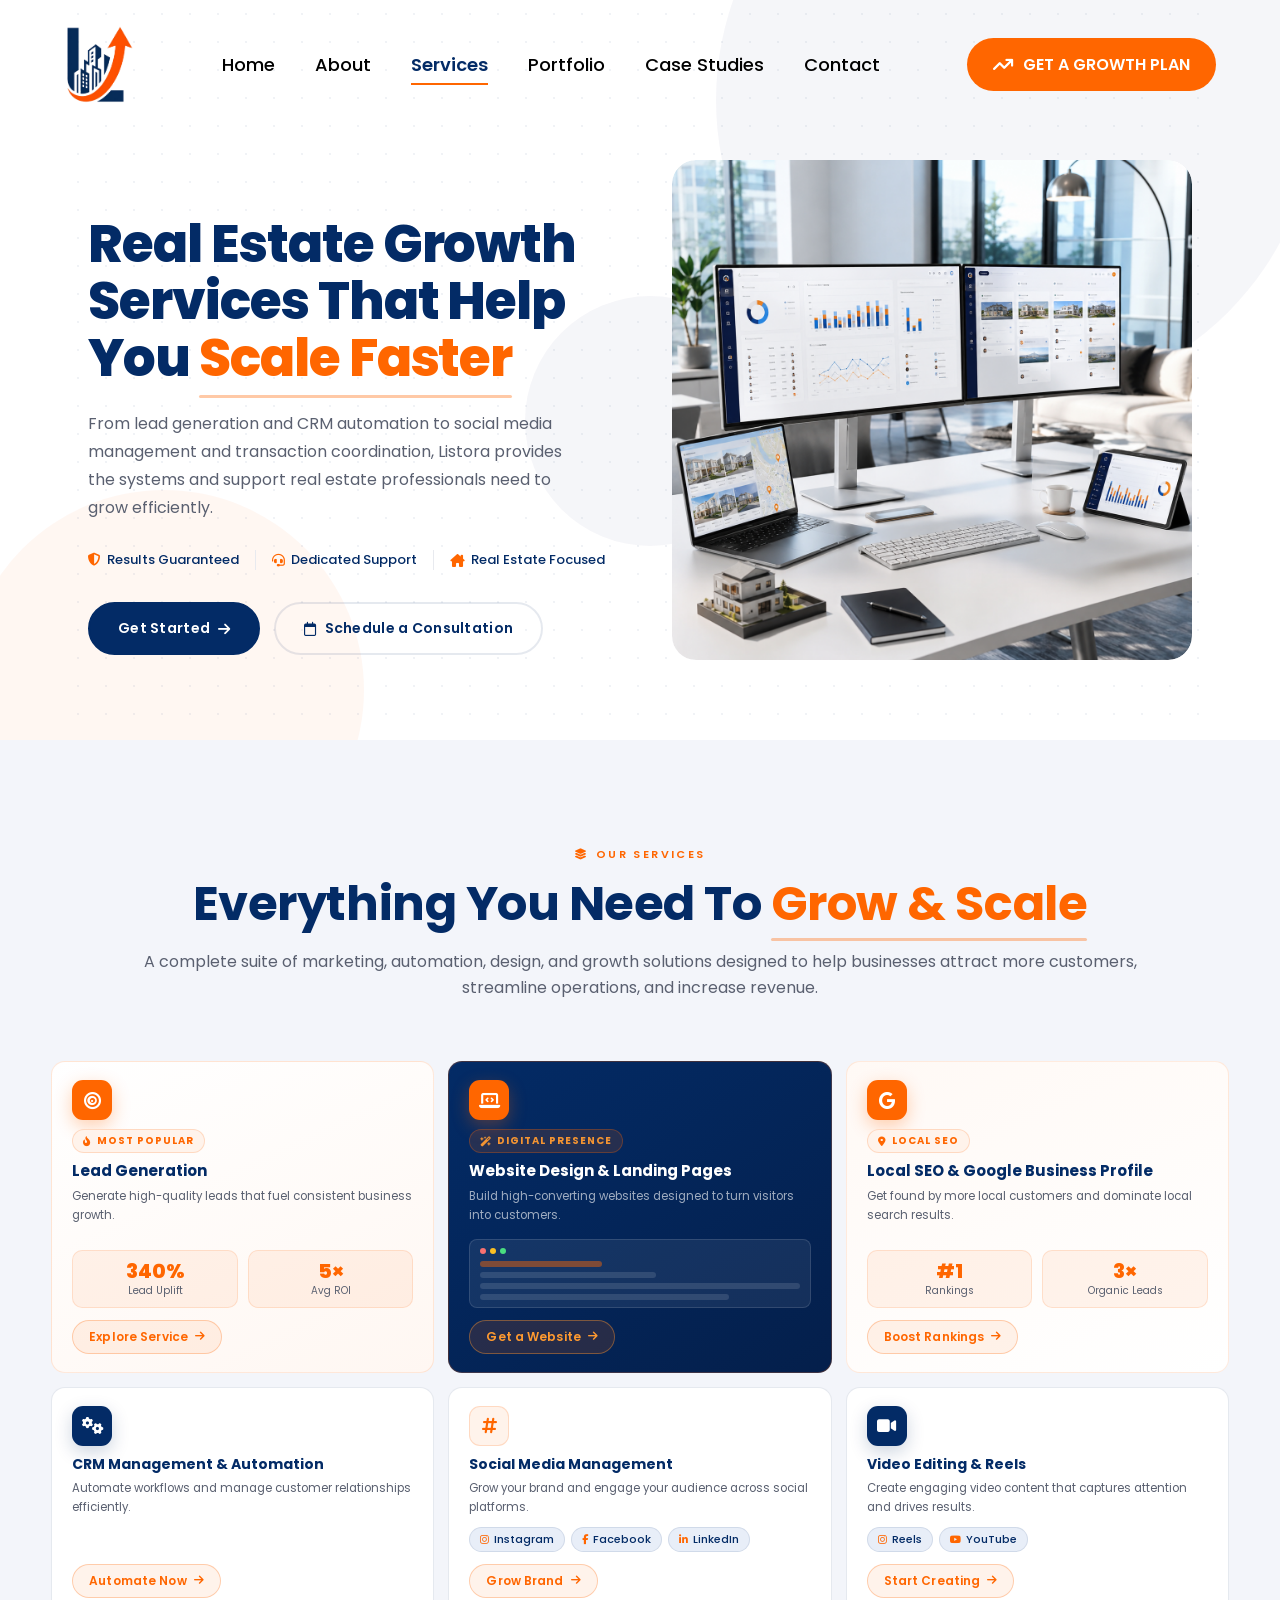
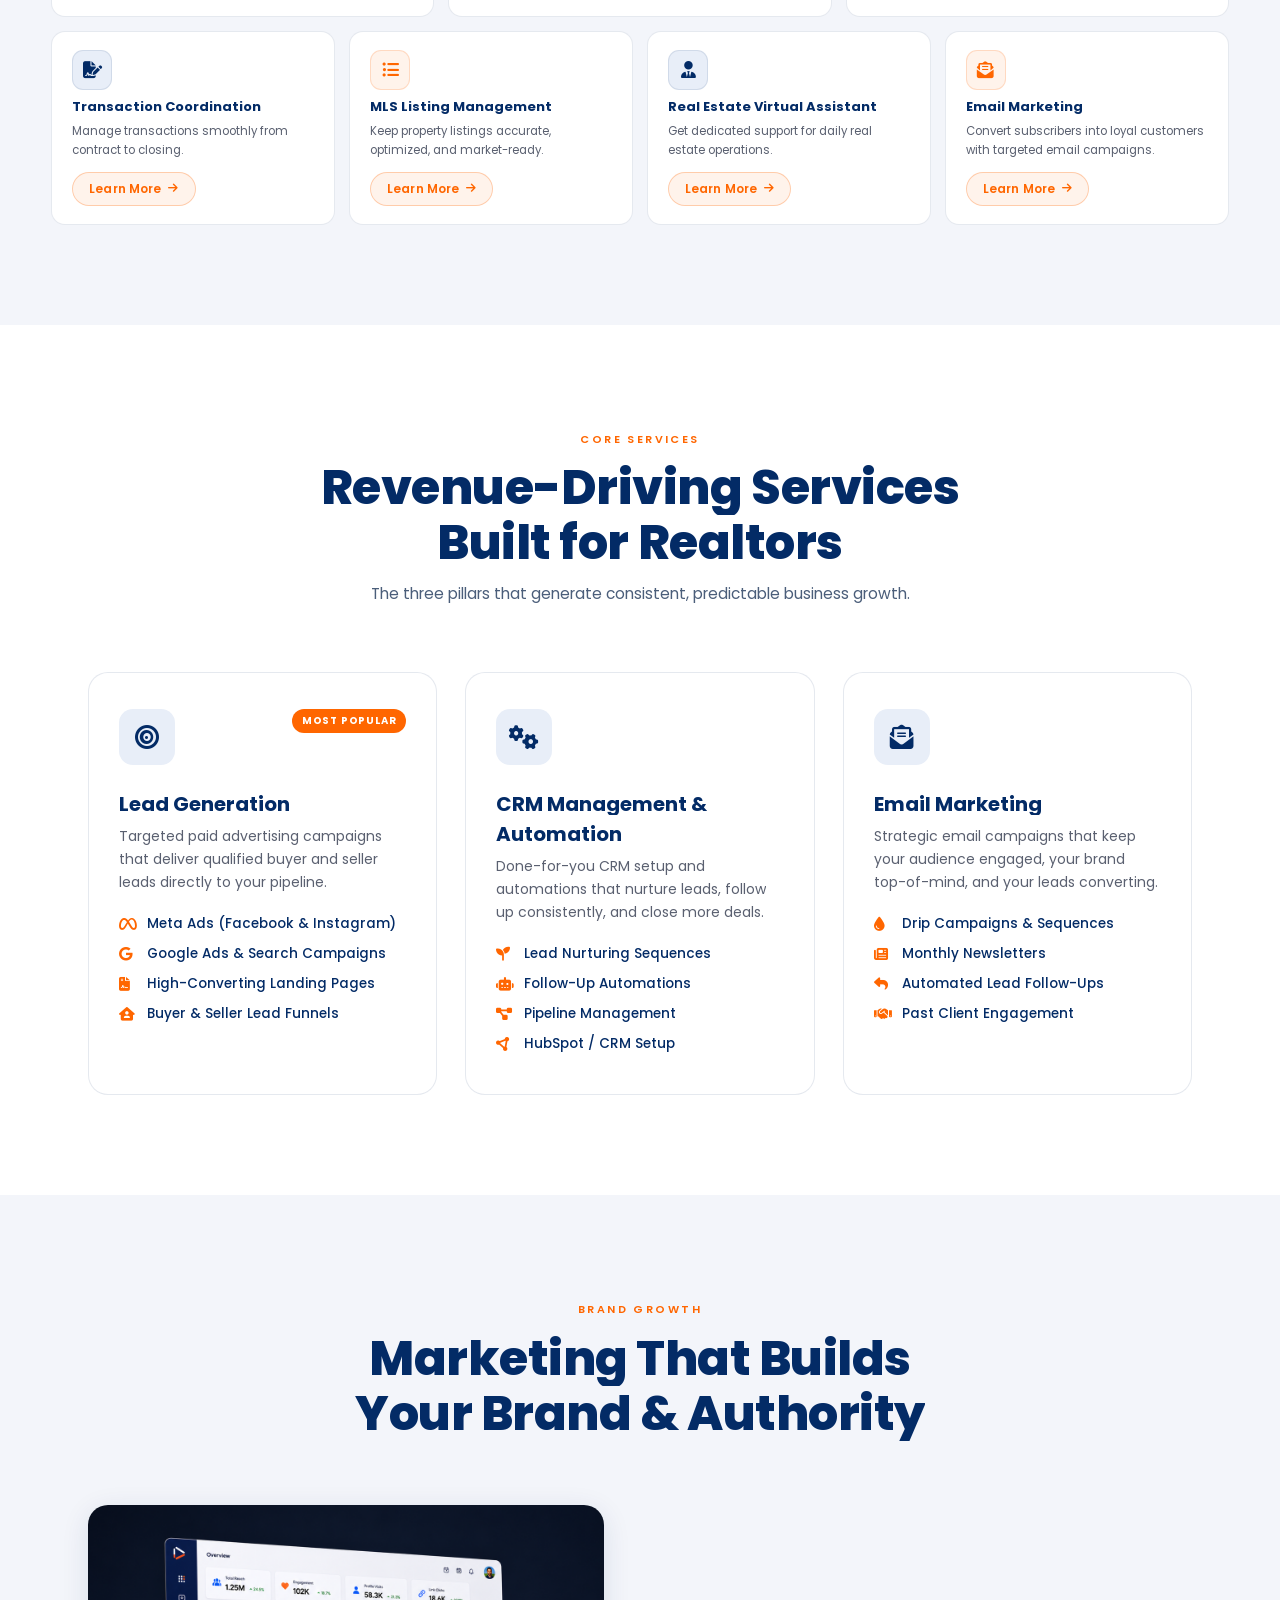
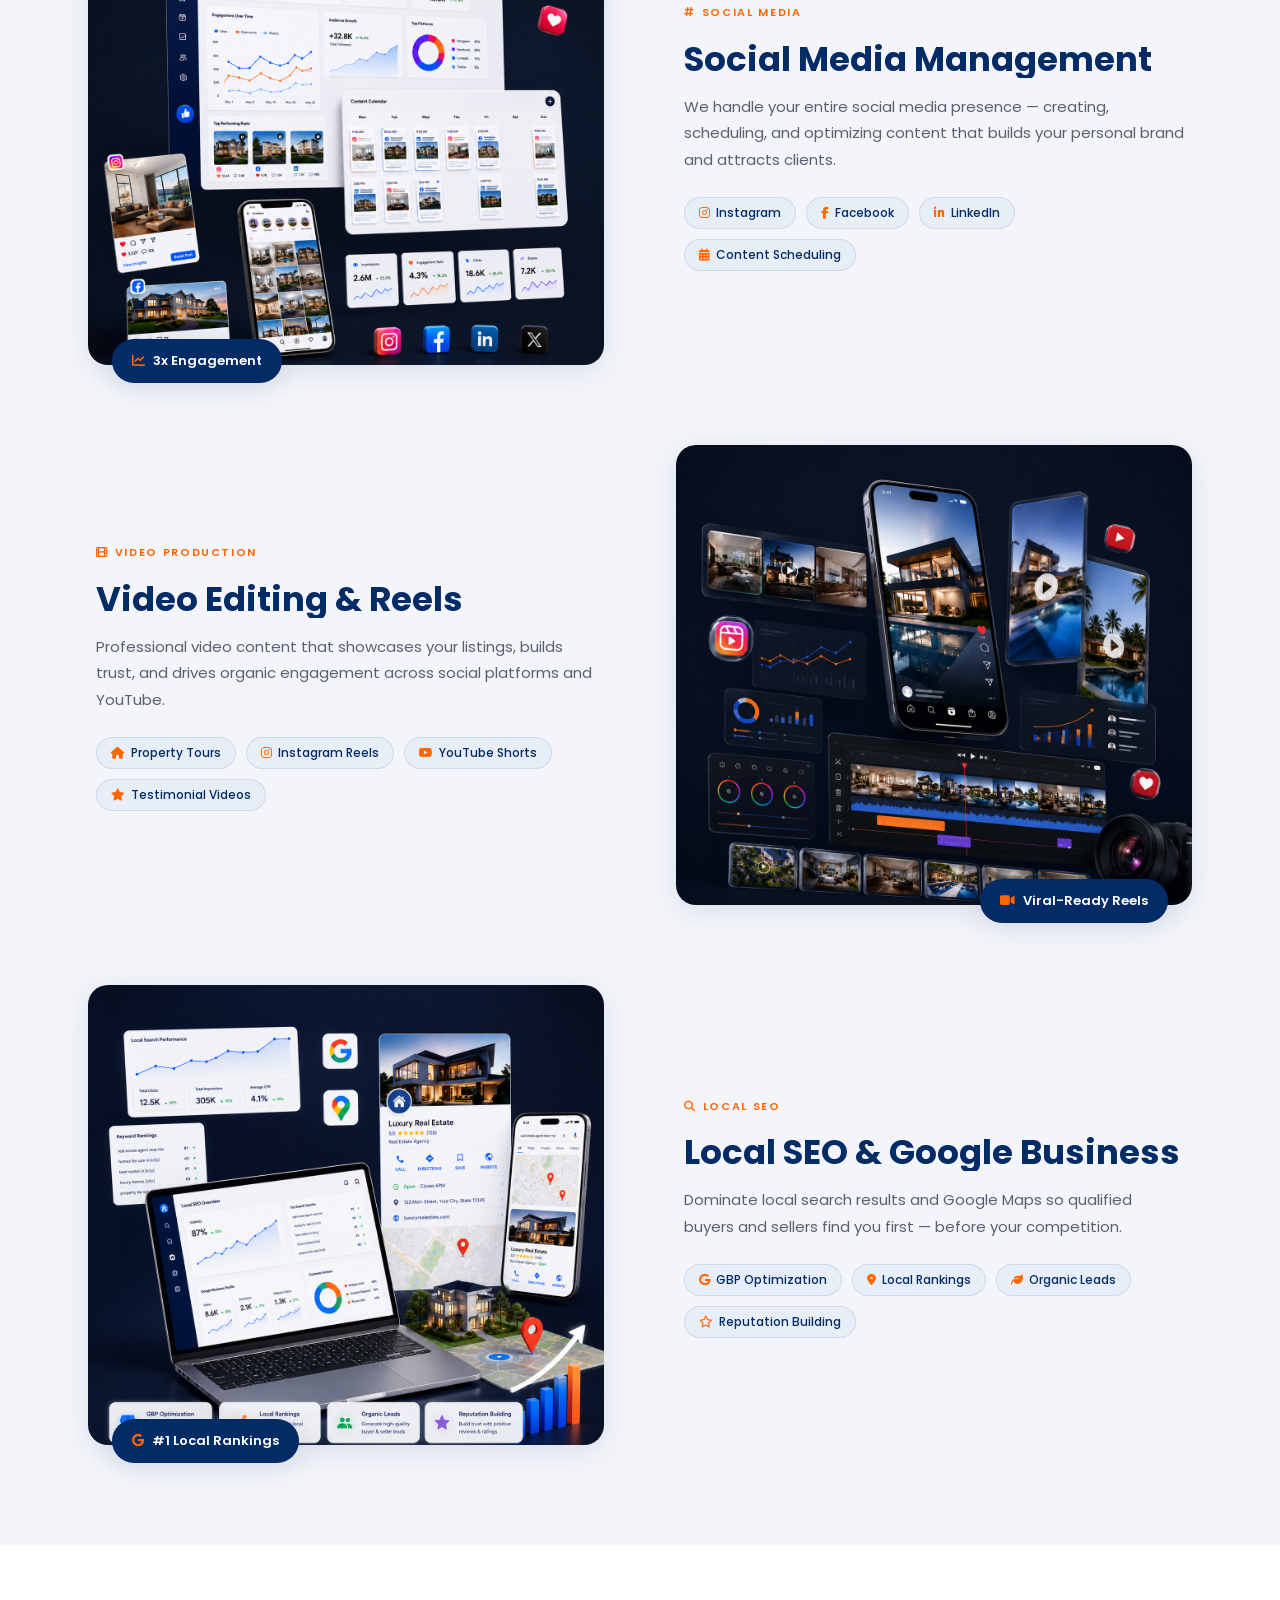
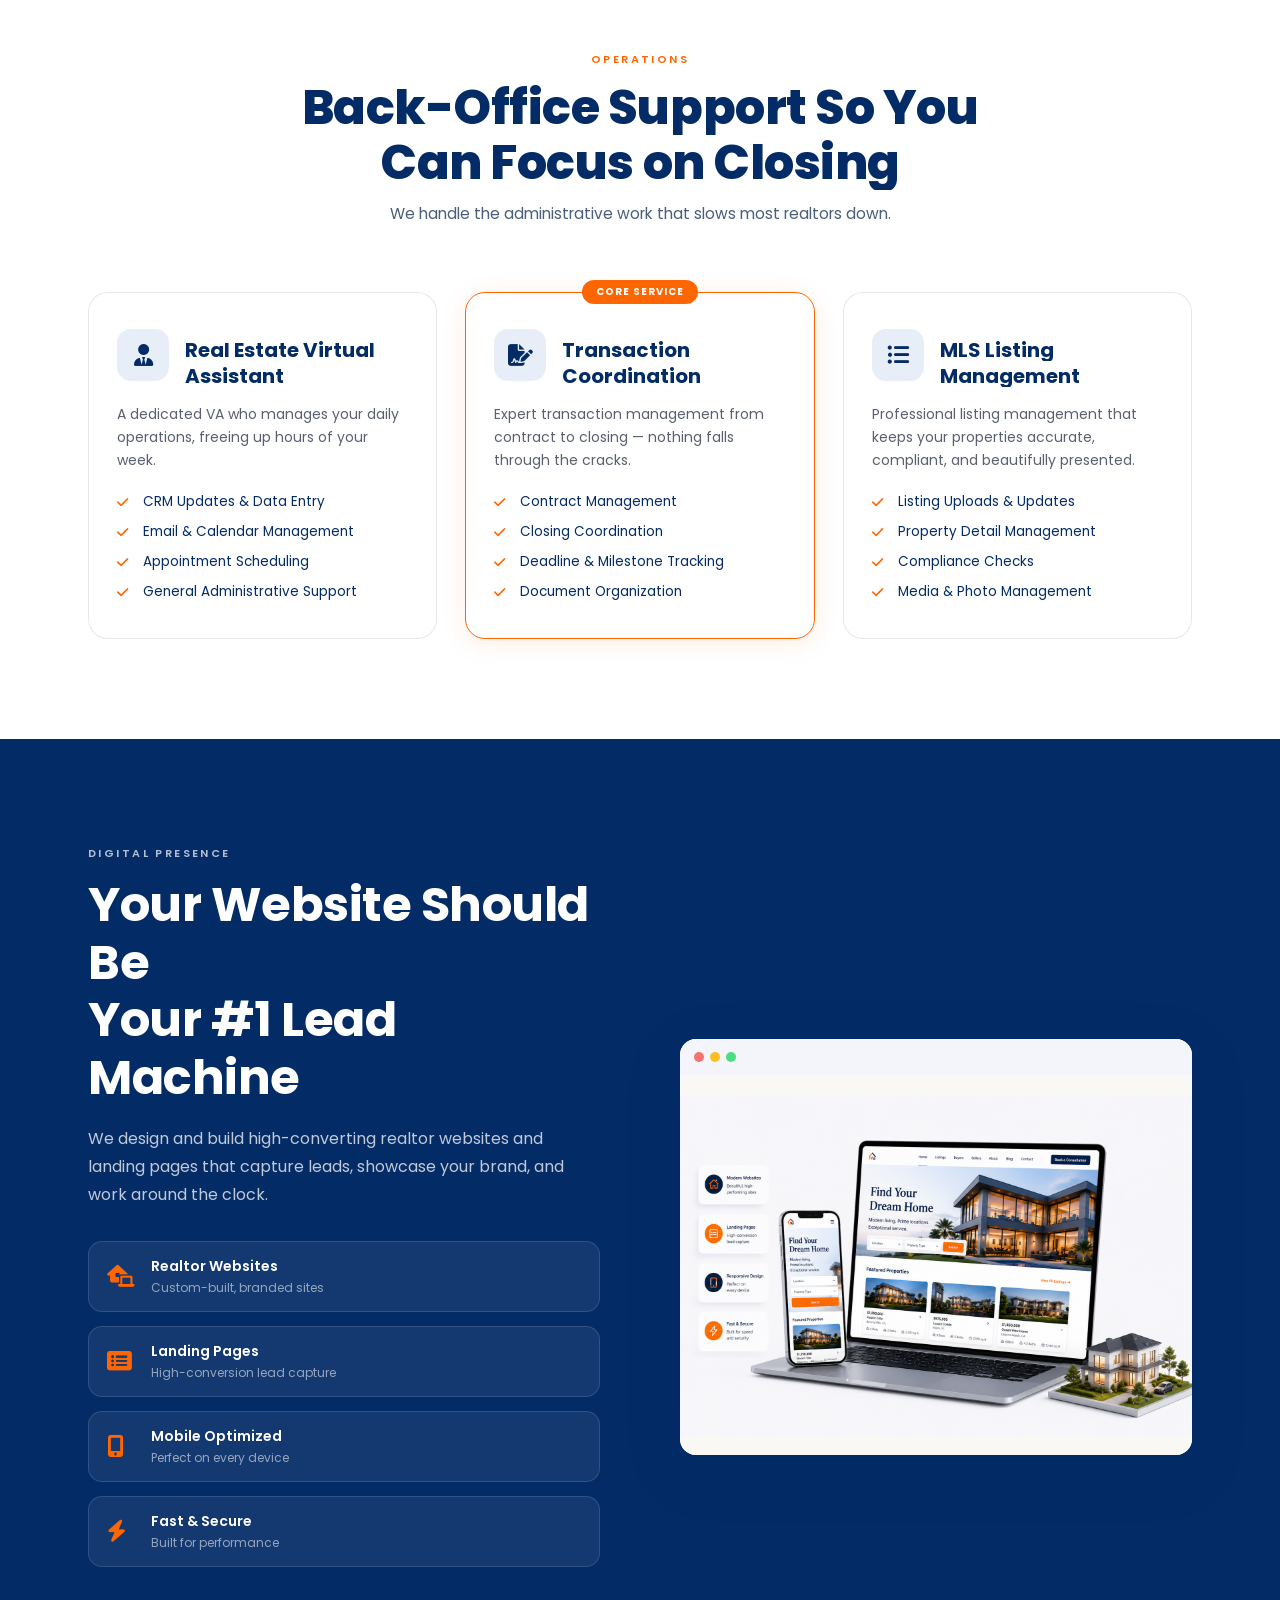
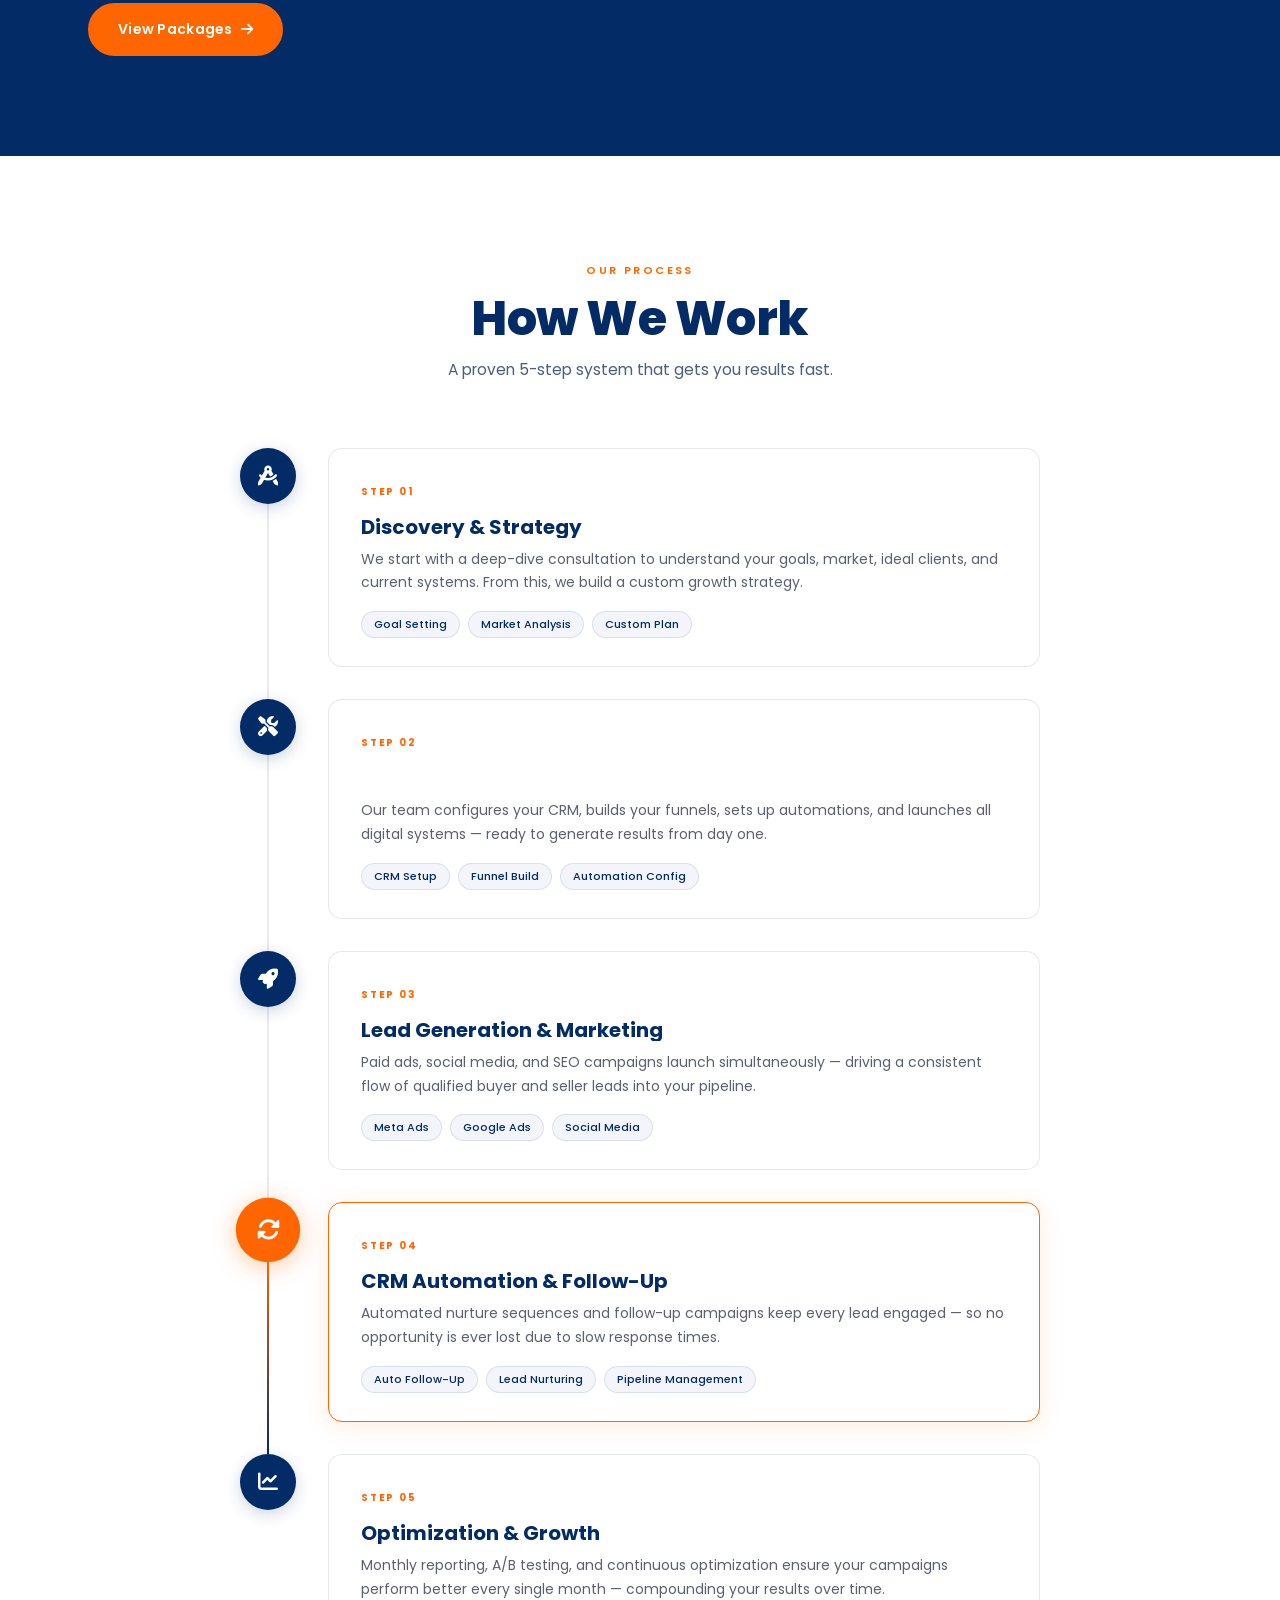
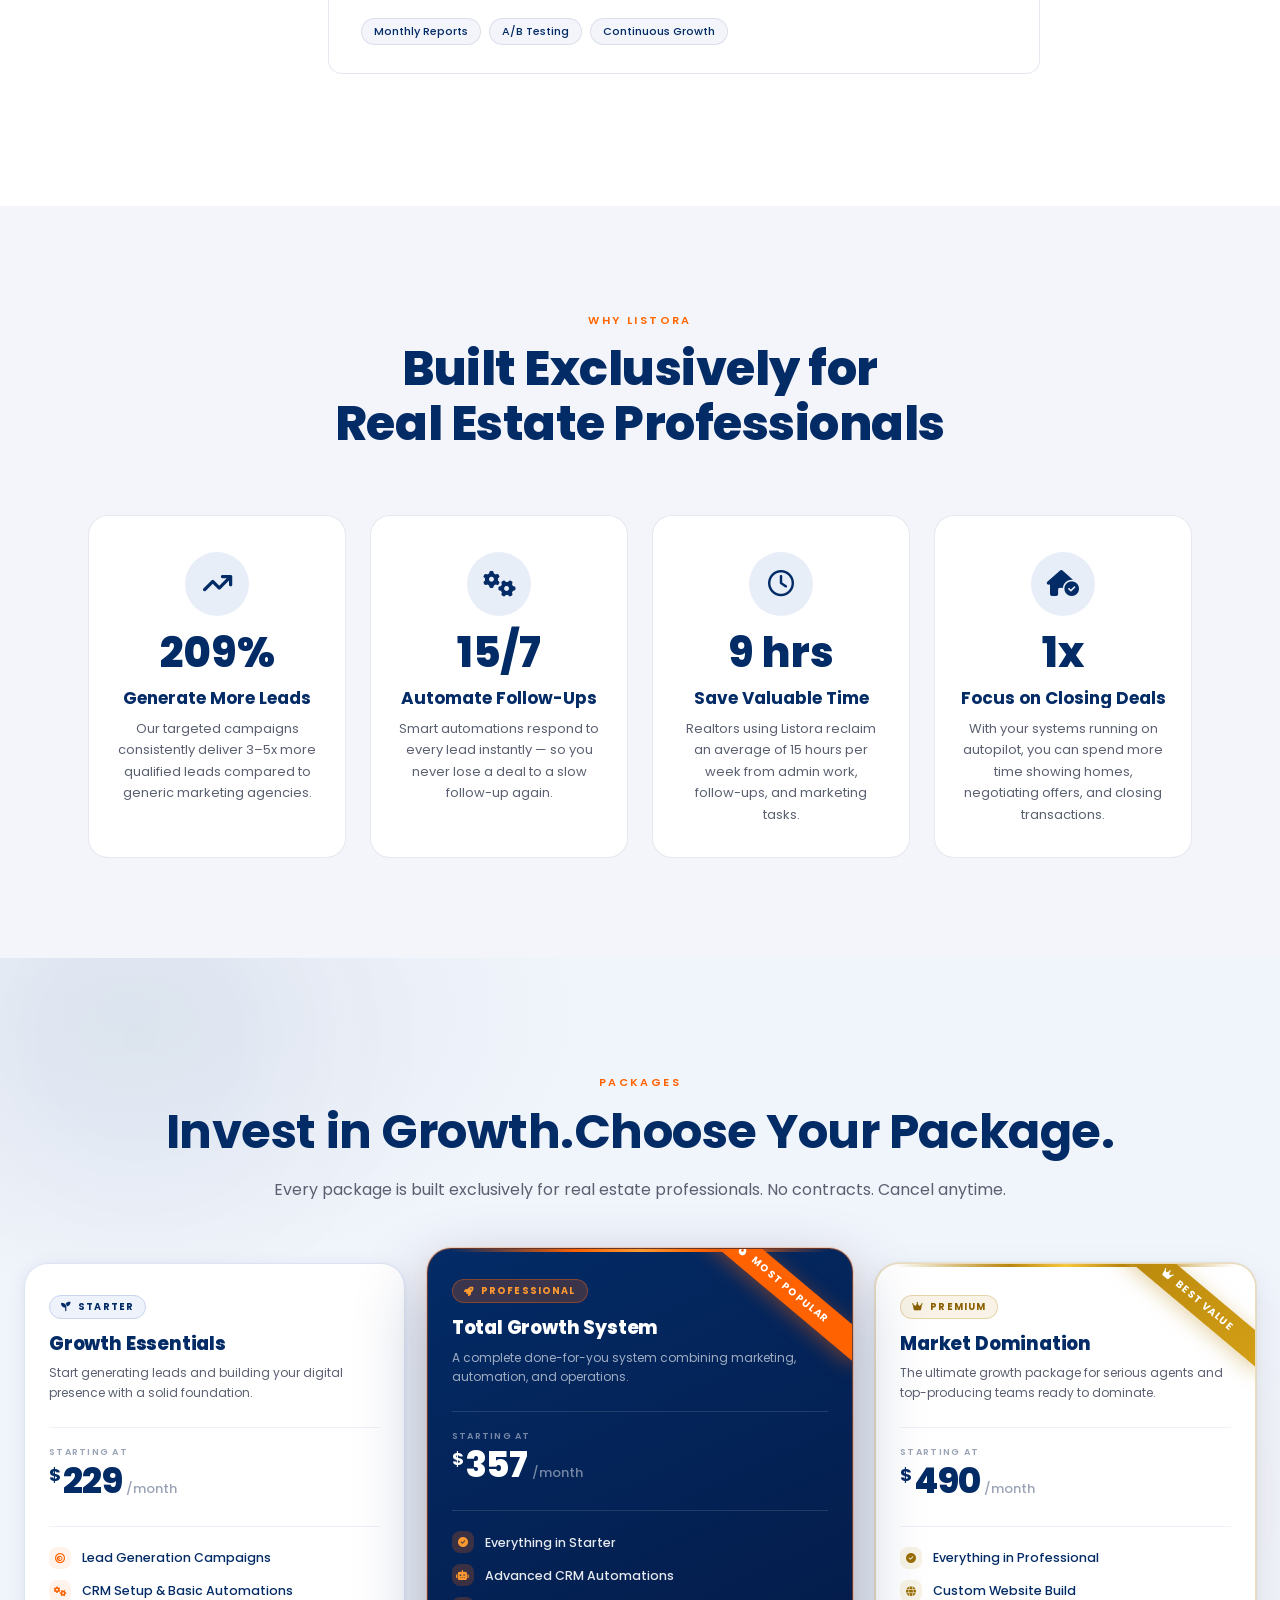
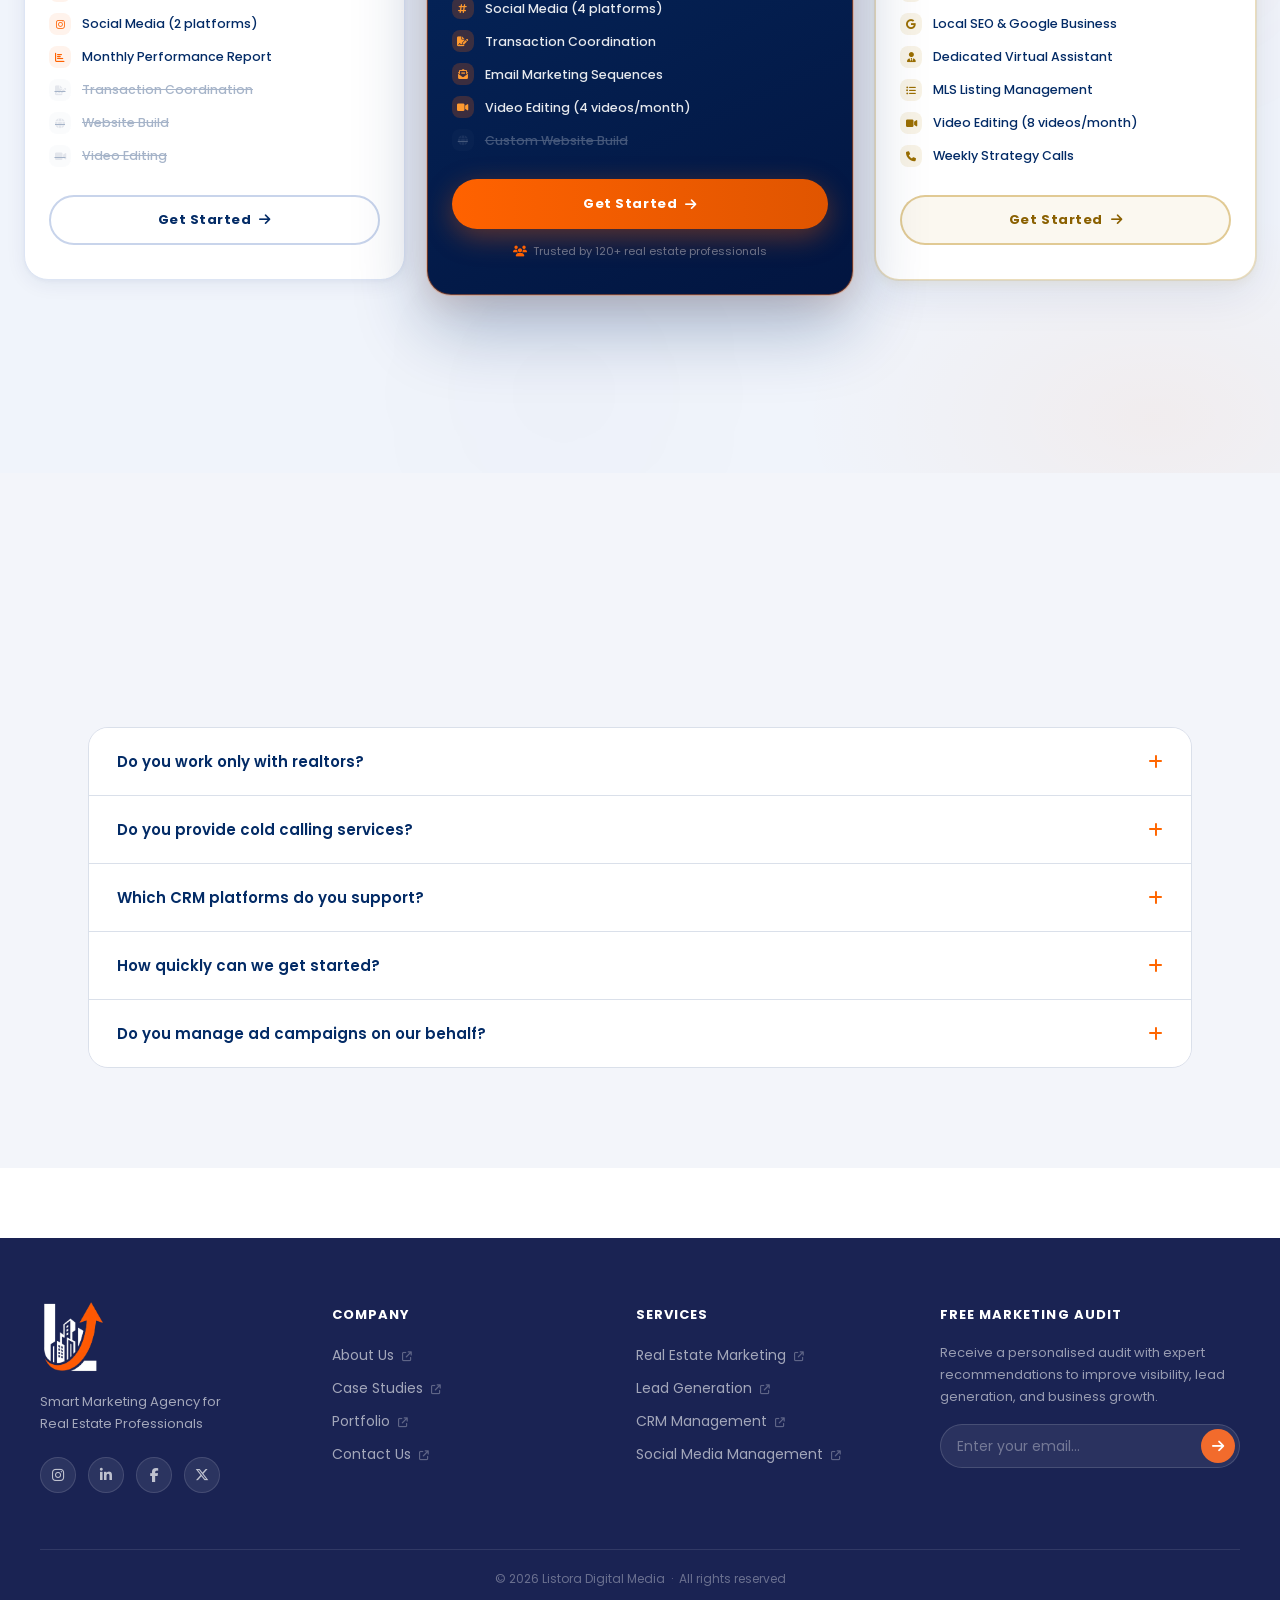
==== commit 5380b920: "Add files via upload" ====
--- a/service.html
+++ b/service.html
@@ -206,6 +206,237 @@
     <main>
 
         <!-- ═══════════════════════════════════════════
+             BENTO GRID — ALL SERVICES OVERVIEW
+        ═══════════════════════════════════════════ -->
+        <section class="svc-bento section-pad bg-soft" id="all-services" aria-labelledby="bento-heading">
+            <div class="svc-bento__container">
+
+                <!-- Header -->
+                <div class="svc-bento__header svc-reveal">
+                    <span class="section-label">
+                        <i class="fa-solid fa-layer-group" aria-hidden="true"></i>
+                        Our Services
+                    </span>
+                    <h2 class="section-title svc-heading" id="bento-heading">
+                        Everything You Need To <span class="svc-highlight">Grow &amp; Scale</span>
+                    </h2>
+                    <p class="section-sub svc-para">
+                        A complete suite of marketing, automation, design, and growth solutions designed to help
+                        businesses attract more customers, streamline operations, and increase revenue.
+                    </p>
+                </div>
+
+                <!-- Bento Grid -->
+                <div class="svc-bento__grid" role="list">
+
+                    <!-- ── LARGE: Lead Generation ── -->
+                    <article class="svc-bc svc-bc--lg svc-bc--accent svc-reveal" data-delay="0" role="listitem"
+                        tabindex="0" aria-label="Lead Generation">
+                        <div class="svc-bc__glow" aria-hidden="true"></div>
+                        <div class="svc-bc__icon svc-bc__icon--inv">
+                            <i class="fa-solid fa-bullseye" aria-hidden="true"></i>
+                        </div>
+                        <div class="svc-bc__tag">
+                            <i class="fa-solid fa-fire-flame-curved" aria-hidden="true"></i> Most Popular
+                        </div>
+                        <h3 class="svc-bc__title">Lead Generation</h3>
+                        <p class="svc-bc__desc">Generate high-quality leads that fuel consistent business growth.</p>
+                        <div class="svc-bc__stats" aria-hidden="true">
+                            <div class="svc-bc__stat">
+                                <span class="svc-bc__stat-num">340%</span>
+                                <span class="svc-bc__stat-lbl">Lead Uplift</span>
+                            </div>
+                            <div class="svc-bc__stat">
+                                <span class="svc-bc__stat-num">5×</span>
+                                <span class="svc-bc__stat-lbl">Avg ROI</span>
+                            </div>
+                        </div>
+                        <a href="lead.html" class="svc-bc__cta" aria-label="Explore Lead Generation">
+                            Explore Service <i class="fa-solid fa-arrow-right" aria-hidden="true"></i>
+                        </a>
+                        <div class="svc-bc__border-glow" aria-hidden="true"></div>
+                    </article>
+
+                    <!-- ── LARGE: Website Design ── -->
+                    <article class="svc-bc svc-bc--lg svc-bc--navy svc-reveal" data-delay="60" role="listitem"
+                        tabindex="0" aria-label="Website Design and Landing Pages">
+                        <div class="svc-bc__glow" aria-hidden="true"></div>
+                        <div class="svc-bc__icon svc-bc__icon--orange">
+                            <i class="fa-solid fa-laptop-code" aria-hidden="true"></i>
+                        </div>
+                        <div class="svc-bc__tag svc-bc__tag--light">
+                            <i class="fa-solid fa-wand-magic-sparkles" aria-hidden="true"></i> Digital Presence
+                        </div>
+                        <h3 class="svc-bc__title svc-bc__title--light">Website Design &amp; Landing Pages</h3>
+                        <p class="svc-bc__desc svc-bc__desc--light">Build high-converting websites designed to turn
+                            visitors into customers.</p>
+                        <!-- Mini browser mockup -->
+                        <div class="svc-bc__mockup" aria-hidden="true">
+                            <div class="svc-bc__mockup-bar">
+                                <span></span><span></span><span></span>
+                            </div>
+                            <div class="svc-bc__mockup-lines">
+                                <div class="svc-bc__ml svc-bc__ml--orange"></div>
+                                <div class="svc-bc__ml svc-bc__ml--short"></div>
+                                <div class="svc-bc__ml svc-bc__ml--full"></div>
+                                <div class="svc-bc__ml svc-bc__ml--med"></div>
+                            </div>
+                        </div>
+                        <a href="website.html" class="svc-bc__cta svc-bc__cta--light" aria-label="Get a Website">
+                            Get a Website <i class="fa-solid fa-arrow-right" aria-hidden="true"></i>
+                        </a>
+                        <div class="svc-bc__border-glow" aria-hidden="true"></div>
+                    </article>
+
+                    <!-- ── LARGE: Local SEO ── -->
+                    <article class="svc-bc svc-bc--lg svc-bc--warm svc-reveal" data-delay="120" role="listitem"
+                        tabindex="0" aria-label="Local SEO and Google Business Profile">
+                        <div class="svc-bc__glow" aria-hidden="true"></div>
+                        <div class="svc-bc__icon svc-bc__icon--inv">
+                            <i class="fa-brands fa-google" aria-hidden="true"></i>
+                        </div>
+                        <div class="svc-bc__tag">
+                            <i class="fa-solid fa-location-dot" aria-hidden="true"></i> Local SEO
+                        </div>
+                        <h3 class="svc-bc__title">Local SEO &amp; Google Business Profile</h3>
+                        <p class="svc-bc__desc">Get found by more local customers and dominate local search results.</p>
+                        <div class="svc-bc__stats" aria-hidden="true">
+                            <div class="svc-bc__stat">
+                                <span class="svc-bc__stat-num">#1</span>
+                                <span class="svc-bc__stat-lbl">Rankings</span>
+                            </div>
+                            <div class="svc-bc__stat">
+                                <span class="svc-bc__stat-num">3×</span>
+                                <span class="svc-bc__stat-lbl">Organic Leads</span>
+                            </div>
+                        </div>
+                        <a href="LOCALSEO.HTML" class="svc-bc__cta" aria-label="Boost Local Rankings">
+                            Boost Rankings <i class="fa-solid fa-arrow-right" aria-hidden="true"></i>
+                        </a>
+                        <div class="svc-bc__border-glow" aria-hidden="true"></div>
+                    </article>
+
+                    <!-- ── MEDIUM: CRM Management ── -->
+                    <article class="svc-bc svc-bc--md svc-reveal" data-delay="180" role="listitem" tabindex="0"
+                        aria-label="CRM Management and Automation">
+                        <div class="svc-bc__glow" aria-hidden="true"></div>
+                        <div class="svc-bc__icon svc-bc__icon--blue">
+                            <i class="fa-solid fa-gears" aria-hidden="true"></i>
+                        </div>
+                        <h3 class="svc-bc__title">CRM Management &amp; Automation</h3>
+                        <p class="svc-bc__desc">Automate workflows and manage customer relationships efficiently.</p>
+                        <a href="CRM.HTML" class="svc-bc__cta">
+                            Automate Now <i class="fa-solid fa-arrow-right" aria-hidden="true"></i>
+                        </a>
+                        <div class="svc-bc__border-glow" aria-hidden="true"></div>
+                    </article>
+
+                    <!-- ── MEDIUM: Social Media ── -->
+                    <article class="svc-bc svc-bc--md svc-reveal" data-delay="240" role="listitem" tabindex="0"
+                        aria-label="Social Media Management">
+                        <div class="svc-bc__glow" aria-hidden="true"></div>
+                        <div class="svc-bc__icon svc-bc__icon--orange-soft">
+                            <i class="fa-solid fa-hashtag" aria-hidden="true"></i>
+                        </div>
+                        <h3 class="svc-bc__title">Social Media Management</h3>
+                        <p class="svc-bc__desc">Grow your brand and engage your audience across social platforms.</p>
+                        <div class="svc-bc__chips" aria-hidden="true">
+                            <span><i class="fa-brands fa-instagram" aria-hidden="true"></i> Instagram</span>
+                            <span><i class="fa-brands fa-facebook-f" aria-hidden="true"></i> Facebook</span>
+                            <span><i class="fa-brands fa-linkedin-in" aria-hidden="true"></i> LinkedIn</span>
+                        </div>
+                        <a href="socialmedia.html" class="svc-bc__cta">
+                            Grow Brand <i class="fa-solid fa-arrow-right" aria-hidden="true"></i>
+                        </a>
+                        <div class="svc-bc__border-glow" aria-hidden="true"></div>
+                    </article>
+
+                    <!-- ── MEDIUM: Video Editing ── -->
+                    <article class="svc-bc svc-bc--md svc-reveal" data-delay="300" role="listitem" tabindex="0"
+                        aria-label="Video Editing and Reels">
+                        <div class="svc-bc__glow" aria-hidden="true"></div>
+                        <div class="svc-bc__icon svc-bc__icon--blue">
+                            <i class="fa-solid fa-video" aria-hidden="true"></i>
+                        </div>
+                        <h3 class="svc-bc__title">Video Editing &amp; Reels</h3>
+                        <p class="svc-bc__desc">Create engaging video content that captures attention and drives
+                            results.</p>
+                        <div class="svc-bc__chips" aria-hidden="true">
+                            <span><i class="fa-brands fa-instagram" aria-hidden="true"></i> Reels</span>
+                            <span><i class="fa-brands fa-youtube" aria-hidden="true"></i> YouTube</span>
+                        </div>
+                        <a href="reels.html" class="svc-bc__cta">
+                            Start Creating <i class="fa-solid fa-arrow-right" aria-hidden="true"></i>
+                        </a>
+                        <div class="svc-bc__border-glow" aria-hidden="true"></div>
+                    </article>
+
+                    <!-- ── SMALL: Transaction Coordination ── -->
+                    <article class="svc-bc svc-bc--sm svc-reveal" data-delay="360" role="listitem" tabindex="0"
+                        aria-label="Transaction Coordination">
+                        <div class="svc-bc__glow" aria-hidden="true"></div>
+                        <div class="svc-bc__icon svc-bc__icon--blue-soft">
+                            <i class="fa-solid fa-file-signature" aria-hidden="true"></i>
+                        </div>
+                        <h3 class="svc-bc__title">Transaction Coordination</h3>
+                        <p class="svc-bc__desc">Manage transactions smoothly from contract to closing.</p>
+                        <a href="tc.html" class="svc-bc__cta">
+                            Learn More <i class="fa-solid fa-arrow-right" aria-hidden="true"></i>
+                        </a>
+                        <div class="svc-bc__border-glow" aria-hidden="true"></div>
+                    </article>
+
+                    <!-- ── SMALL: MLS Listing ── -->
+                    <article class="svc-bc svc-bc--sm svc-reveal" data-delay="420" role="listitem" tabindex="0"
+                        aria-label="MLS Listing Management">
+                        <div class="svc-bc__glow" aria-hidden="true"></div>
+                        <div class="svc-bc__icon svc-bc__icon--orange-soft">
+                            <i class="fa-solid fa-list-ul" aria-hidden="true"></i>
+                        </div>
+                        <h3 class="svc-bc__title">MLS Listing Management</h3>
+                        <p class="svc-bc__desc">Keep property listings accurate, optimized, and market-ready.</p>
+                        <a href="MLS.HTML" class="svc-bc__cta">
+                            Learn More <i class="fa-solid fa-arrow-right" aria-hidden="true"></i>
+                        </a>
+                        <div class="svc-bc__border-glow" aria-hidden="true"></div>
+                    </article>
+
+                    <!-- ── SMALL: Virtual Assistant ── -->
+                    <article class="svc-bc svc-bc--sm svc-reveal" data-delay="480" role="listitem" tabindex="0"
+                        aria-label="Real Estate Virtual Assistant">
+                        <div class="svc-bc__glow" aria-hidden="true"></div>
+                        <div class="svc-bc__icon svc-bc__icon--blue-soft">
+                            <i class="fa-solid fa-user-tie" aria-hidden="true"></i>
+                        </div>
+                        <h3 class="svc-bc__title">Real Estate Virtual Assistant</h3>
+                        <p class="svc-bc__desc">Get dedicated support for daily real estate operations.</p>
+                        <a href="reva.html" class="svc-bc__cta">
+                            Learn More <i class="fa-solid fa-arrow-right" aria-hidden="true"></i>
+                        </a>
+                        <div class="svc-bc__border-glow" aria-hidden="true"></div>
+                    </article>
+
+                    <!-- ── SMALL: Email Marketing ── -->
+                    <article class="svc-bc svc-bc--sm svc-reveal" data-delay="540" role="listitem" tabindex="0"
+                        aria-label="Email Marketing">
+                        <div class="svc-bc__glow" aria-hidden="true"></div>
+                        <div class="svc-bc__icon svc-bc__icon--orange-soft">
+                            <i class="fa-solid fa-envelope-open-text" aria-hidden="true"></i>
+                        </div>
+                        <h3 class="svc-bc__title">Email Marketing</h3>
+                        <p class="svc-bc__desc">Convert subscribers into loyal customers with targeted email campaigns.
+                        </p>
+                        <a href="EMAIL.HTML" class="svc-bc__cta">
+                            Learn More <i class="fa-solid fa-arrow-right" aria-hidden="true"></i>
+                        </a>
+                        <div class="svc-bc__border-glow" aria-hidden="true"></div>
+                    </article>
+
+                </div><!-- /bento grid -->
+            </div><!-- /container -->
+        </section>
+
+        <!-- ═══════════════════════════════════════════
              SECTION 1 — CORE REVENUE SERVICES
         ═══════════════════════════════════════════ -->
         <section class="services-core section-pad" id="core-services" aria-labelledby="core-heading">
--- a/service.css
+++ b/service.css
@@ -4082,4 +4082,717 @@
     width: 22px !important;
     height: 22px !important;
     font-size: 10px !important;
+}
+
+
+/* ═══════════════════════════════════════════════════════════════
+   SVC BENTO GRID — All Services Overview
+   Prefix: svc-bc   Container: svc-bento
+   Reuses all existing --svc- variables. Zero overrides.
+   ═══════════════════════════════════════════════════════════════ */
+
+/* ── Container ────────────────────────────────────────────── */
+.svc-bento__container {
+    width: 92%;
+    max-width: 1320px;
+    margin: 0 auto;
+}
+
+/* ── Section header ───────────────────────────────────────── */
+.svc-bento__header {
+    text-align: center;
+    max-width: 1000px;
+    margin: 0 auto 60px;
+}
+
+.svc-bento__header .section-label {
+    display: inline-flex;
+    align-items: center;
+    gap: 7px;
+    margin-bottom: 8Ppx;
+}
+
+/* ── BENTO GRID ───────────────────────────────────────────── */
+/*
+   Layout: 3 explicit rows
+   Row 1: Large cards  (Lead Gen | Website | SEO)
+   Row 2: Medium cards (CRM | Social | Video)
+   Row 3: Small cards  (TC | MLS | VA | Email)
+   All rows size to content — no fixed row height.
+*/
+.svc-bento__grid {
+    display: grid;
+    grid-template-columns: repeat(12, 1fr);
+    grid-template-rows: auto auto auto;
+    gap: 14px;
+}
+
+/* ── Row 1: Large cards ── */
+.svc-bc--lg {
+    grid-row: 1;
+}
+
+.svc-bc--lg:nth-child(1) {
+    grid-column: 1 / 5;
+}
+
+/* Lead Gen  */
+.svc-bc--lg:nth-child(2) {
+    grid-column: 5 / 9;
+}
+
+/* Website   */
+.svc-bc--lg:nth-child(3) {
+    grid-column: 9 / 13;
+}
+
+/* SEO       */
+
+/* ── Row 2: Medium cards ── */
+.svc-bc--md {
+    grid-row: 2;
+}
+
+.svc-bc--md:nth-child(4) {
+    grid-column: 1 / 5;
+}
+
+/* CRM       */
+.svc-bc--md:nth-child(5) {
+    grid-column: 5 / 9;
+}
+
+/* Social    */
+.svc-bc--md:nth-child(6) {
+    grid-column: 9 / 13;
+}
+
+/* Video     */
+
+/* ── Row 3: Small cards ── */
+.svc-bc--sm {
+    grid-row: 3;
+}
+
+.svc-bc--sm:nth-child(7) {
+    grid-column: 1 / 4;
+}
+
+/* TC        */
+.svc-bc--sm:nth-child(8) {
+    grid-column: 4 / 7;
+}
+
+/* MLS       */
+.svc-bc--sm:nth-child(9) {
+    grid-column: 7 / 10;
+}
+
+/* VA        */
+.svc-bc--sm:nth-child(10) {
+    grid-column: 10 / 13;
+}
+
+/* Email     */
+
+/* ── Explicit heights per card tier ── */
+.svc-bc--lg {
+    min-height: 280px;
+}
+
+.svc-bc--md {
+    min-height: 200px;
+}
+
+.svc-bc--sm {
+    min-height: 160px;
+}
+
+/* ── Card base ────────────────────────────────────────────── */
+.svc-bc {
+    position: relative;
+    background: var(--svc-white);
+    border: 1.5px solid var(--svc-border);
+    border-radius: var(--svc-radius);
+    overflow: hidden;
+    display: flex;
+    flex-direction: column;
+    padding: 18px 20px;
+    cursor: default;
+
+    /* Scroll reveal — start state */
+    opacity: 0;
+    transform: translateY(28px) scale(0.97);
+    transition:
+        opacity 0.6s cubic-bezier(0.22, 1, 0.36, 1),
+        transform 0.6s cubic-bezier(0.22, 1, 0.36, 1),
+        box-shadow 0.4s cubic-bezier(0.22, 1, 0.36, 1),
+        border-color 0.3s ease;
+    will-change: transform, opacity;
+}
+
+/* Revealed state — applied by existing svc-reveal / svc-visible system */
+.svc-bc.svc-visible {
+    opacity: 1;
+    transform: translateY(0) scale(1);
+    will-change: auto;
+}
+
+/* Hover lift */
+.svc-bc:hover {
+    transform: translateY(-6px) scale(1.008);
+    box-shadow: var(--svc-shadow-md), 0 0 0 1px rgba(255, 102, 0, 0.15);
+    border-color: rgba(255, 102, 0, 0.28);
+    z-index: 2;
+}
+
+/* ── Spotlight glow (mouse tracking) ─────────────────────── */
+.svc-bc__glow {
+    position: absolute;
+    inset: 0;
+    pointer-events: none;
+    background: radial-gradient(380px circle at var(--bx, 50%) var(--by, 50%),
+            rgba(255, 102, 0, 0.07) 0%,
+            transparent 65%);
+    opacity: 0;
+    transition: opacity 0.35s ease;
+    border-radius: inherit;
+}
+
+.svc-bc:hover .svc-bc__glow {
+    opacity: 1;
+}
+
+/* ── Animated border glow line ───────────────────────────── */
+.svc-bc__border-glow {
+    position: absolute;
+    bottom: 0;
+    left: 0;
+    height: 2px;
+    width: 0;
+    background: linear-gradient(90deg, var(--svc-orange), rgba(255, 102, 0, 0.4));
+    border-radius: 0 0 var(--svc-radius) var(--svc-radius);
+    transition: width 0.45s cubic-bezier(0.22, 1, 0.36, 1);
+}
+
+.svc-bc:hover .svc-bc__border-glow {
+    width: 100%;
+}
+
+/* ── Icon ─────────────────────────────────────────────────── */
+.svc-bc__icon {
+    width: 40px;
+    height: 40px;
+    border-radius: 11px;
+    display: flex;
+    align-items: center;
+    justify-content: center;
+    font-size: 17px;
+    margin-bottom: 9px;
+    flex-shrink: 0;
+    transition:
+        transform 0.45s cubic-bezier(0.34, 1.56, 0.64, 1),
+        background 0.35s ease,
+        color 0.3s ease;
+}
+
+.svc-bc:hover .svc-bc__icon {
+    transform: scale(1.12) rotate(-6deg);
+}
+
+/* Icon colour variants — all using existing svc variables */
+.svc-bc__icon--inv {
+    background: var(--svc-orange);
+    color: var(--svc-white);
+    box-shadow: 0 6px 18px rgba(255, 102, 0, 0.30);
+}
+
+.svc-bc__icon--orange {
+    background: var(--svc-orange);
+    color: var(--svc-white);
+    box-shadow: 0 6px 18px rgba(255, 102, 0, 0.30);
+}
+
+.svc-bc__icon--orange-soft {
+    background: var(--svc-orange-light);
+    border: 1px solid rgba(255, 102, 0, 0.18);
+    color: var(--svc-orange);
+}
+
+.svc-bc__icon--blue {
+    background: var(--svc-blue);
+    color: var(--svc-white);
+    box-shadow: 0 6px 18px rgba(3, 43, 102, 0.20);
+}
+
+.svc-bc__icon--blue-soft {
+    background: var(--svc-blue-light);
+    border: 1px solid var(--svc-border);
+    color: var(--svc-blue);
+}
+
+/* ── Tag pill ─────────────────────────────────────────────── */
+.svc-bc__tag {
+    display: inline-flex;
+    align-items: center;
+    gap: 5px;
+    font-size: 10px;
+    font-weight: 700;
+    letter-spacing: 0.10em;
+    text-transform: uppercase;
+    color: var(--svc-orange);
+    background: var(--svc-orange-light);
+    border: 1px solid rgba(255, 102, 0, 0.18);
+    border-radius: 50px;
+    padding: 3px 10px;
+    margin-bottom: 8px;
+    width: fit-content;
+}
+
+.svc-bc__tag--light {
+    color: rgba(255, 154, 48, 0.95);
+    background: rgba(255, 102, 0, 0.14);
+    border-color: rgba(255, 102, 0, 0.28);
+}
+
+/* ── Title ────────────────────────────────────────────────── */
+.svc-bc__title {
+    font-family: 'Poppins', sans-serif;
+    font-size: 13px;
+    font-weight: 700;
+    color: var(--svc-blue);
+    line-height: 1.3;
+    margin-bottom: 6px;
+    transition: color 0.3s ease;
+}
+
+.svc-bc--lg .svc-bc__title {
+    font-size: 15px;
+}
+
+.svc-bc--md .svc-bc__title {
+    font-size: 14px;
+}
+
+.svc-bc__title--light {
+    color: var(--svc-white);
+}
+
+/* ── Description ─────────────────────────────────────────── */
+.svc-bc__desc {
+    font-size: 11.5px;
+    line-height: 1.65;
+    color: var(--svc-gray-text);
+    flex: 1;
+    opacity: 1;
+    transform: none;
+    transition: color 0.3s ease;
+}
+
+.svc-bc__desc--light {
+    color: rgba(255, 255, 255, 0.62);
+}
+
+/* ── Stat boxes (large cards) ─────────────────────────────── */
+.svc-bc__stats {
+    display: flex;
+    gap: 10px;
+    margin-top: 12px;
+}
+
+.svc-bc__stat {
+    flex: 1;
+    background: rgba(255, 102, 0, 0.07);
+    border: 1px solid rgba(255, 102, 0, 0.14);
+    border-radius: 10px;
+    padding: 10px 8px;
+    text-align: center;
+}
+
+.svc-bc--navy .svc-bc__stat {
+    background: rgba(255, 255, 255, 0.08);
+    border-color: rgba(255, 255, 255, 0.14);
+}
+
+.svc-bc__stat-num {
+    display: block;
+    font-size: 1.25rem;
+    font-weight: 800;
+    color: var(--svc-orange);
+    line-height: 1;
+}
+
+.svc-bc__stat-lbl {
+    display: block;
+    font-size: 10px;
+    color: var(--svc-gray-text);
+    margin-top: 3px;
+    line-height: 1.3;
+}
+
+/* ── Chips (medium cards) ─────────────────────────────────── */
+.svc-bc__chips {
+    display: flex;
+    flex-wrap: wrap;
+    gap: 6px;
+    margin-top: 10px;
+}
+
+.svc-bc__chips span {
+    display: inline-flex;
+    align-items: center;
+    gap: 5px;
+    font-size: 11px;
+    font-weight: 500;
+    color: var(--svc-blue);
+    background: var(--svc-blue-light);
+    border: 1px solid var(--svc-border);
+    border-radius: 50px;
+    padding: 3px 10px;
+    transition: background 0.25s ease, border-color 0.25s ease;
+}
+
+.svc-bc__chips span i {
+    color: var(--svc-orange);
+    font-size: 10px;
+}
+
+.svc-bc:hover .svc-bc__chips span {
+    background: rgba(255, 102, 0, 0.07);
+    border-color: rgba(255, 102, 0, 0.18);
+}
+
+/* ── CTA button ───────────────────────────────────────────── */
+.svc-bc__cta {
+    display: inline-flex;
+    align-items: center;
+    justify-content: center;
+    gap: 7px;
+    font-family: 'Poppins', sans-serif;
+    font-size: 12px;
+    font-weight: 600;
+    color: var(--svc-orange);
+    background: rgba(255, 102, 0, 0.08);
+    border: 1.5px solid rgba(255, 102, 0, 0.28);
+    border-radius: 50px;
+    padding: 7px 16px;
+    text-decoration: none;
+    margin-top: 12px;
+    width: fit-content;
+    letter-spacing: 0.01em;
+    transition:
+        background 0.3s ease,
+        border-color 0.3s ease,
+        color 0.3s ease,
+        transform 0.3s cubic-bezier(0.22, 1, 0.36, 1),
+        box-shadow 0.3s ease;
+}
+
+.svc-bc__cta:hover {
+    background: var(--svc-orange);
+    border-color: var(--svc-orange);
+    color: #fff;
+    transform: translateY(-2px);
+    box-shadow: 0 6px 18px rgba(255, 102, 0, 0.30);
+}
+
+.svc-bc__cta i {
+    font-size: 11px;
+    transition: transform 0.25s ease;
+}
+
+.svc-bc__cta:hover i {
+    transform: translateX(3px);
+}
+
+/* Light variant — used on navy cards */
+.svc-bc__cta--light {
+    color: rgba(255, 154, 48, 1);
+    background: rgba(255, 102, 0, 0.14);
+    border-color: rgba(255, 154, 48, 0.40);
+}
+
+.svc-bc__cta--light:hover {
+    background: var(--svc-orange);
+    border-color: var(--svc-orange);
+    color: #fff;
+}
+
+/* ── CARD COLOUR THEMES ───────────────────────────────────── */
+
+/* Accent (orange-tinted bg — Lead Gen, SEO) */
+.svc-bc--accent {
+    background: linear-gradient(155deg, var(--svc-white) 0%, #fff7f2 100%);
+    border-color: rgba(255, 102, 0, 0.14);
+}
+
+.svc-bc--accent:hover {
+    border-color: rgba(255, 102, 0, 0.35);
+}
+
+/* Navy (dark — Website) */
+.svc-bc--navy {
+    background: linear-gradient(145deg, var(--svc-blue) 0%, #041f4b 100%);
+    border-color: rgba(255, 102, 0, 0.24);
+}
+
+.svc-bc--navy .svc-bc__title {
+    color: var(--svc-white);
+}
+
+.svc-bc--navy:hover {
+    border-color: rgba(255, 102, 0, 0.48);
+    box-shadow:
+        0 24px 56px rgba(3, 43, 102, 0.28),
+        0 0 0 1px rgba(255, 102, 0, 0.22);
+}
+
+/* Warm tint (SEO) */
+.svc-bc--warm {
+    background: linear-gradient(155deg, #fff9f5 0%, var(--svc-white) 100%);
+    border-color: rgba(255, 102, 0, 0.12);
+}
+
+/* ── Mini browser mockup (Website card) ───────────────────── */
+.svc-bc__mockup {
+    margin-top: 14px;
+    background: rgba(255, 255, 255, 0.07);
+    border: 1px solid rgba(255, 255, 255, 0.12);
+    border-radius: 8px;
+    padding: 8px 10px 7px;
+    flex: 1;
+}
+
+.svc-bc__mockup-bar {
+    display: flex;
+    gap: 4px;
+    margin-bottom: 7px;
+}
+
+.svc-bc__mockup-bar span {
+    width: 6px;
+    height: 6px;
+    border-radius: 50%;
+    background: rgba(255, 255, 255, 0.18);
+}
+
+.svc-bc__mockup-bar span:nth-child(1) {
+    background: #f87171;
+}
+
+.svc-bc__mockup-bar span:nth-child(2) {
+    background: #fbbf24;
+}
+
+.svc-bc__mockup-bar span:nth-child(3) {
+    background: #4ade80;
+}
+
+.svc-bc__mockup-lines {
+    display: flex;
+    flex-direction: column;
+    gap: 5px;
+}
+
+.svc-bc__ml {
+    height: 6px;
+    border-radius: 3px;
+    background: rgba(255, 255, 255, 0.12);
+}
+
+.svc-bc__ml--orange {
+    background: rgba(255, 102, 0, 0.45);
+    width: 38%;
+}
+
+.svc-bc__ml--short {
+    width: 55%;
+}
+
+.svc-bc__ml--med {
+    width: 78%;
+}
+
+.svc-bc__ml--full {
+    width: 100%;
+}
+
+/* ── RESPONSIVE ───────────────────────────────────────────── */
+
+/* Tablet 768–1024px */
+@media (min-width: 768px) and (max-width: 1024px) {
+    .svc-bento__grid {
+        grid-template-columns: repeat(6, 1fr);
+        grid-template-rows: auto auto auto auto;
+        gap: 12px;
+    }
+
+    /* Row 1: Lead Gen + Website side by side */
+    .svc-bc--lg:nth-child(1) {
+        grid-column: 1 / 4;
+        grid-row: 1;
+    }
+
+    .svc-bc--lg:nth-child(2) {
+        grid-column: 4 / 7;
+        grid-row: 1;
+    }
+
+    /* Row 2: SEO full width */
+    .svc-bc--lg:nth-child(3) {
+        grid-column: 1 / 7;
+        grid-row: 2;
+        min-height: 180px;
+    }
+
+    /* Row 3: 3 medium cards */
+    .svc-bc--md:nth-child(4) {
+        grid-column: 1 / 3;
+        grid-row: 3;
+    }
+
+    .svc-bc--md:nth-child(5) {
+        grid-column: 3 / 5;
+        grid-row: 3;
+    }
+
+    .svc-bc--md:nth-child(6) {
+        grid-column: 5 / 7;
+        grid-row: 3;
+    }
+
+    /* Row 4: 4 small cards */
+    .svc-bc--sm:nth-child(7) {
+        grid-column: 1 / 3;
+        grid-row: 4;
+    }
+
+    .svc-bc--sm:nth-child(8) {
+        grid-column: 3 / 5;
+        grid-row: 4;
+    }
+
+    .svc-bc--sm:nth-child(9) {
+        grid-column: 5 / 7;
+        grid-row: 4;
+    }
+
+    .svc-bc--sm:nth-child(10) {
+        grid-column: 1 / 3;
+        grid-row: 5;
+    }
+
+    .svc-bc--lg {
+        min-height: 240px;
+    }
+
+    .svc-bc--md {
+        min-height: 180px;
+    }
+
+    .svc-bc--sm {
+        min-height: 150px;
+    }
+}
+
+/* Mobile <768px — 2-col stacked */
+@media (max-width: 767px) {
+    .svc-bento__grid {
+        display: flex;
+        flex-direction: column;
+        gap: 12px;
+    }
+
+    .svc-bento__grid::after {
+        display: none;
+    }
+
+    /* Override all grid placements */
+    .svc-bc--lg,
+    .svc-bc--md,
+    .svc-bc--sm {
+        grid-column: unset;
+        grid-row: unset;
+        min-height: unset;
+    }
+
+    /* Pair cards side by side using a nested approach */
+    .svc-bento__grid {
+        display: grid;
+        grid-template-columns: 1fr 1fr;
+        gap: 12px;
+    }
+
+    .svc-bc--lg:nth-child(1),
+    .svc-bc--lg:nth-child(2),
+    .svc-bc--lg:nth-child(3) {
+        grid-column: span 2;
+        grid-row: unset;
+    }
+
+    .svc-bc--md:nth-child(4),
+    .svc-bc--md:nth-child(5),
+    .svc-bc--md:nth-child(6) {
+        grid-column: span 1;
+        grid-row: unset;
+        min-height: 160px;
+    }
+
+    .svc-bc--sm:nth-child(7),
+    .svc-bc--sm:nth-child(8),
+    .svc-bc--sm:nth-child(9),
+    .svc-bc--sm:nth-child(10) {
+        grid-column: span 1;
+        grid-row: unset;
+        min-height: 140px;
+    }
+
+    .svc-bc {
+        padding: 18px 16px;
+    }
+
+    .svc-bc__icon {
+        width: 36px;
+        height: 36px;
+        font-size: 14px;
+    }
+
+    .svc-bc__title {
+        font-size: 12px;
+    }
+
+    .svc-bc--lg .svc-bc__title {
+        font-size: 13px;
+    }
+
+    .svc-bc--md .svc-bc__title {
+        font-size: 12px;
+    }
+}
+
+@media (max-width: 480px) {
+
+    .svc-bc--lg:nth-child(1),
+    .svc-bc--lg:nth-child(2),
+    .svc-bc--lg:nth-child(3),
+    .svc-bc--md:nth-child(4),
+    .svc-bc--md:nth-child(5),
+    .svc-bc--md:nth-child(6) {
+        grid-column: span 2;
+    }
+}
+
+/* Reduced motion */
+@media (prefers-reduced-motion: reduce) {
+    .svc-bc {
+        opacity: 1 !important;
+        transform: none !important;
+        transition: none !important;
+    }
+
+    .svc-bc__glow,
+    .svc-bc__border-glow,
+    .svc-bc__icon {
+        transition: none !important;
+    }
 }
